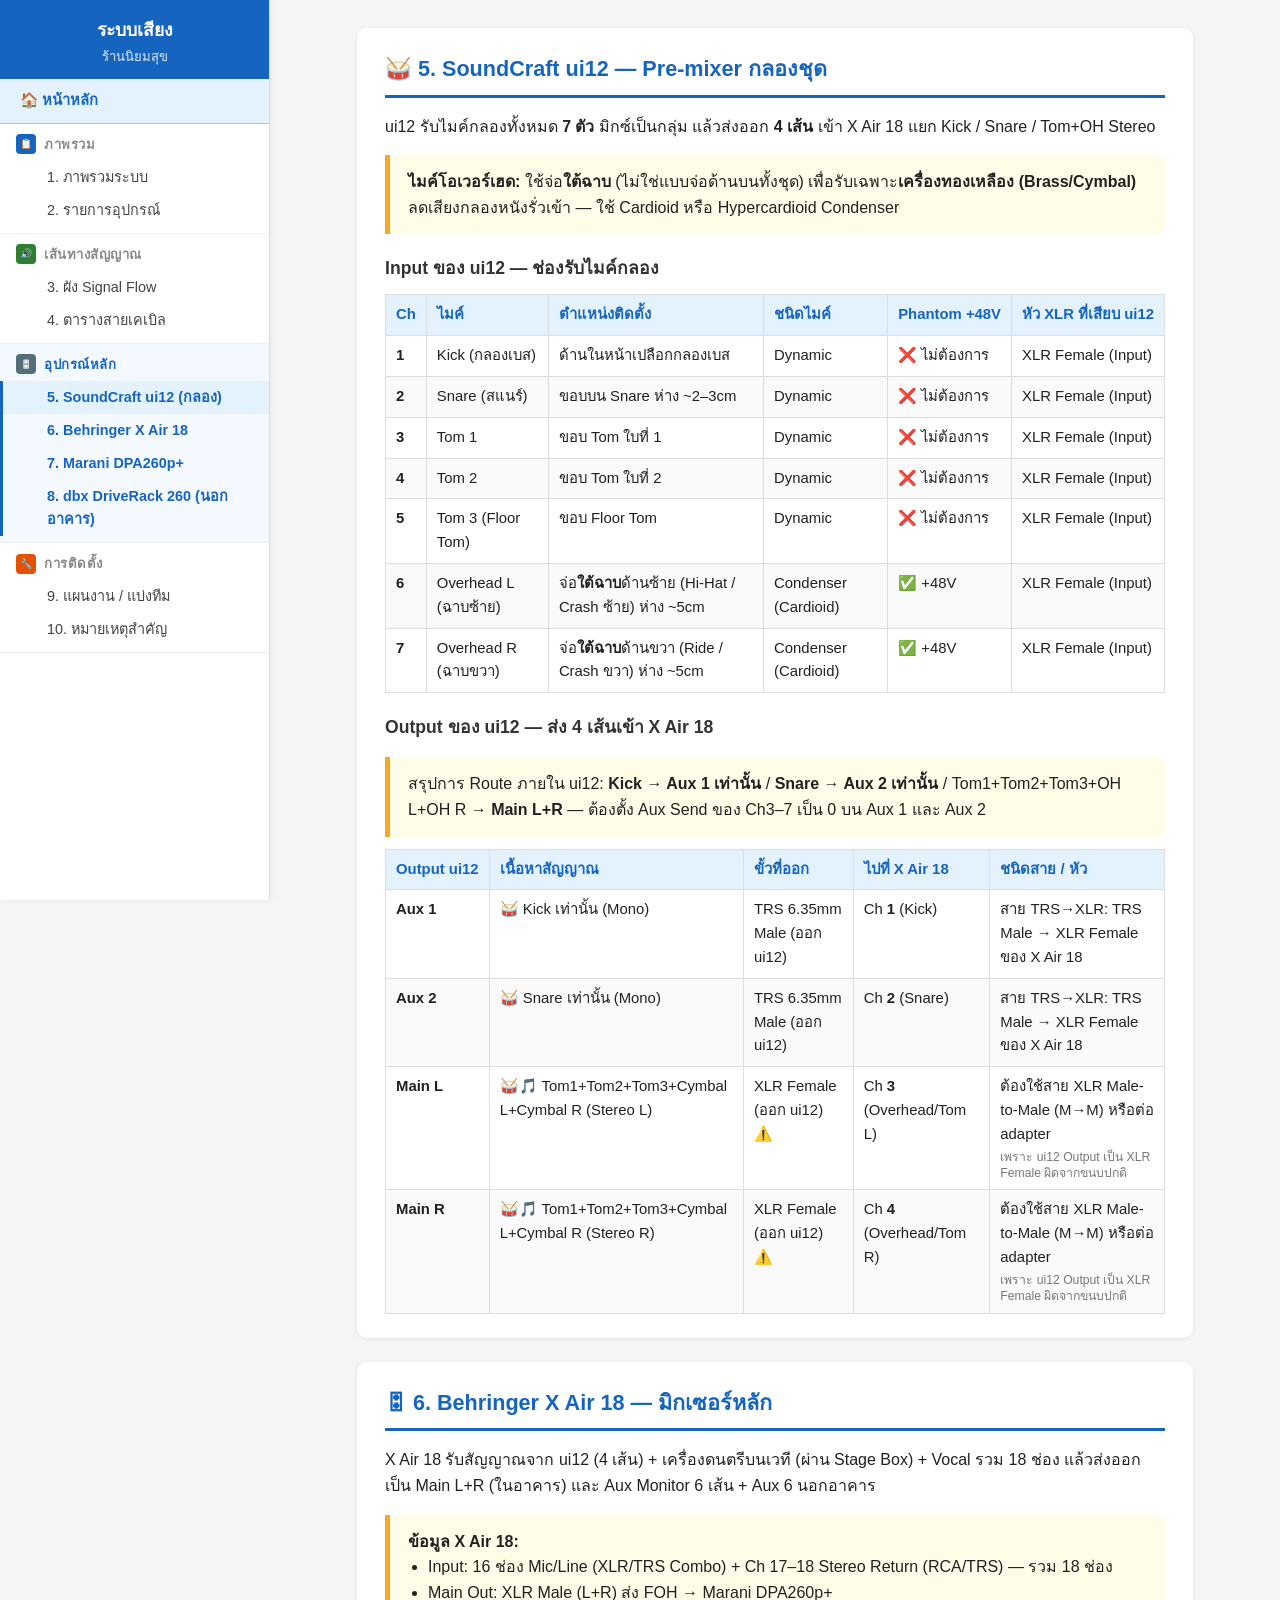
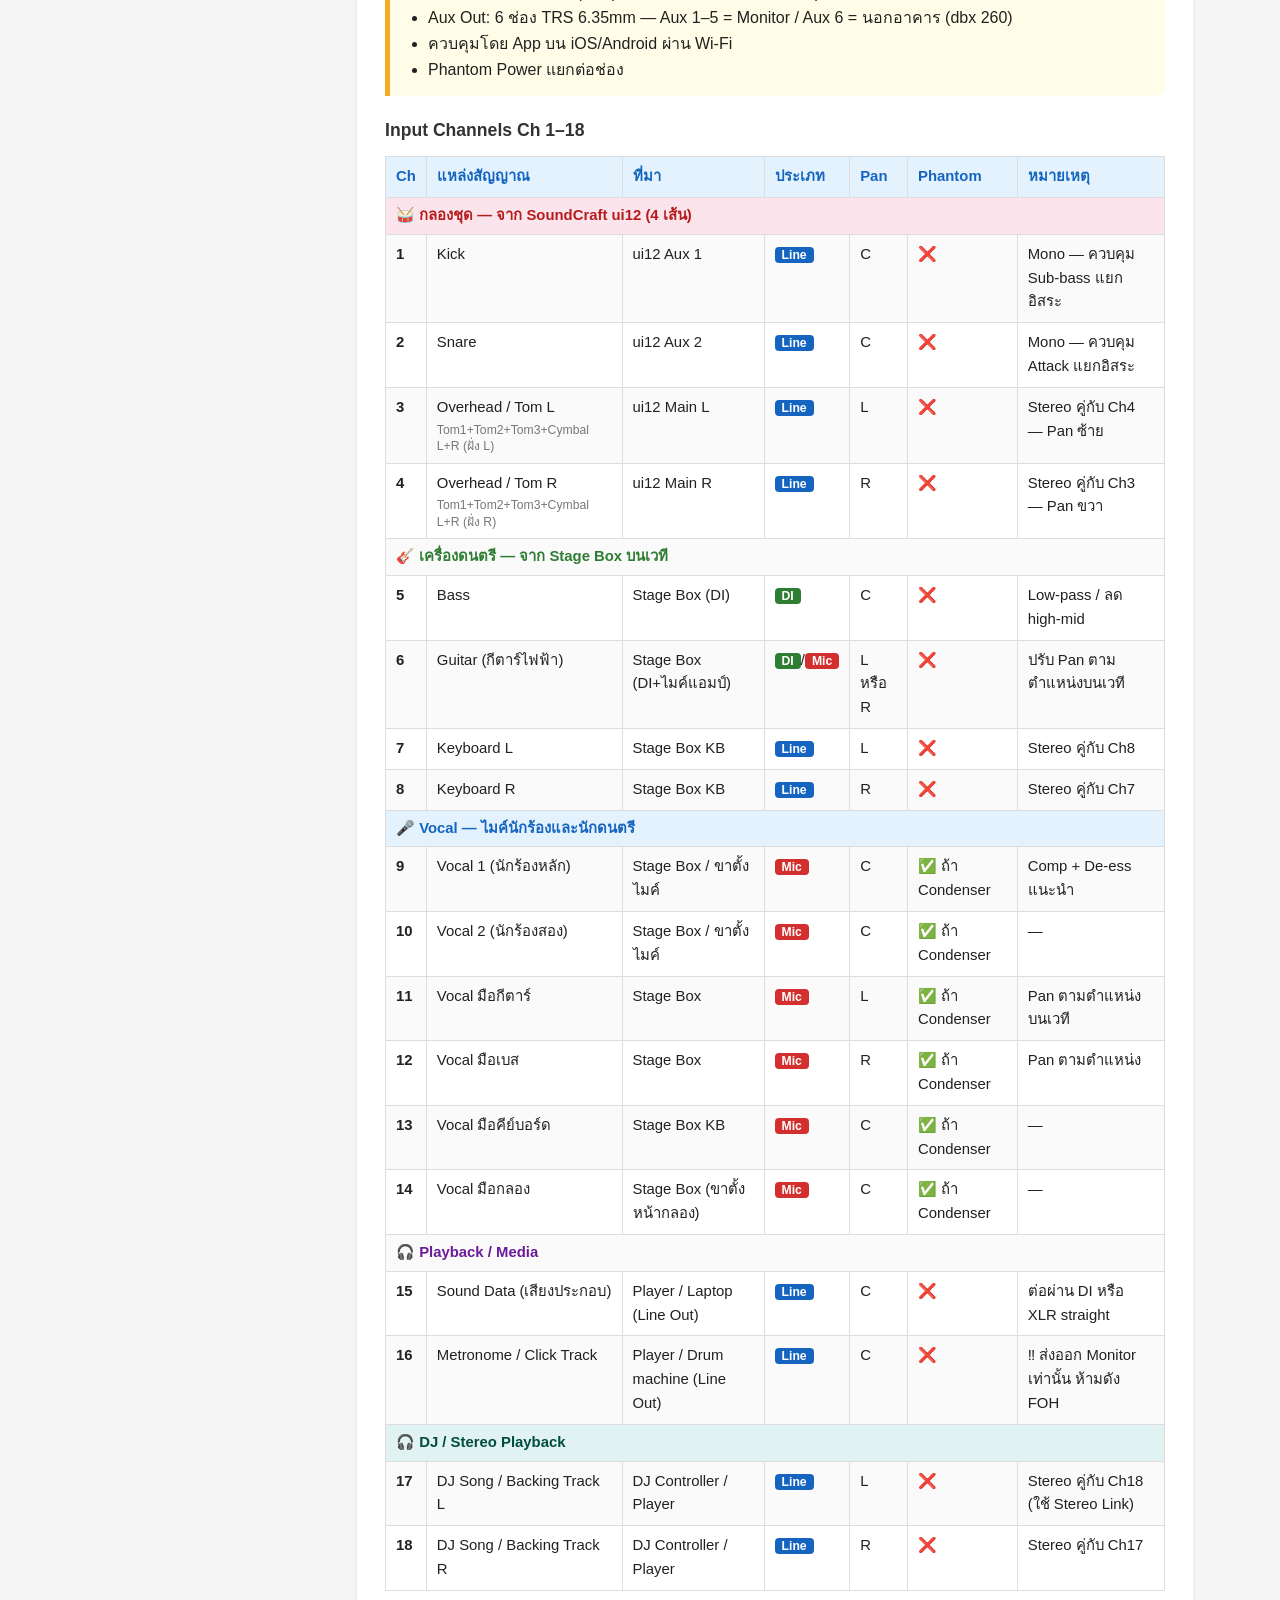
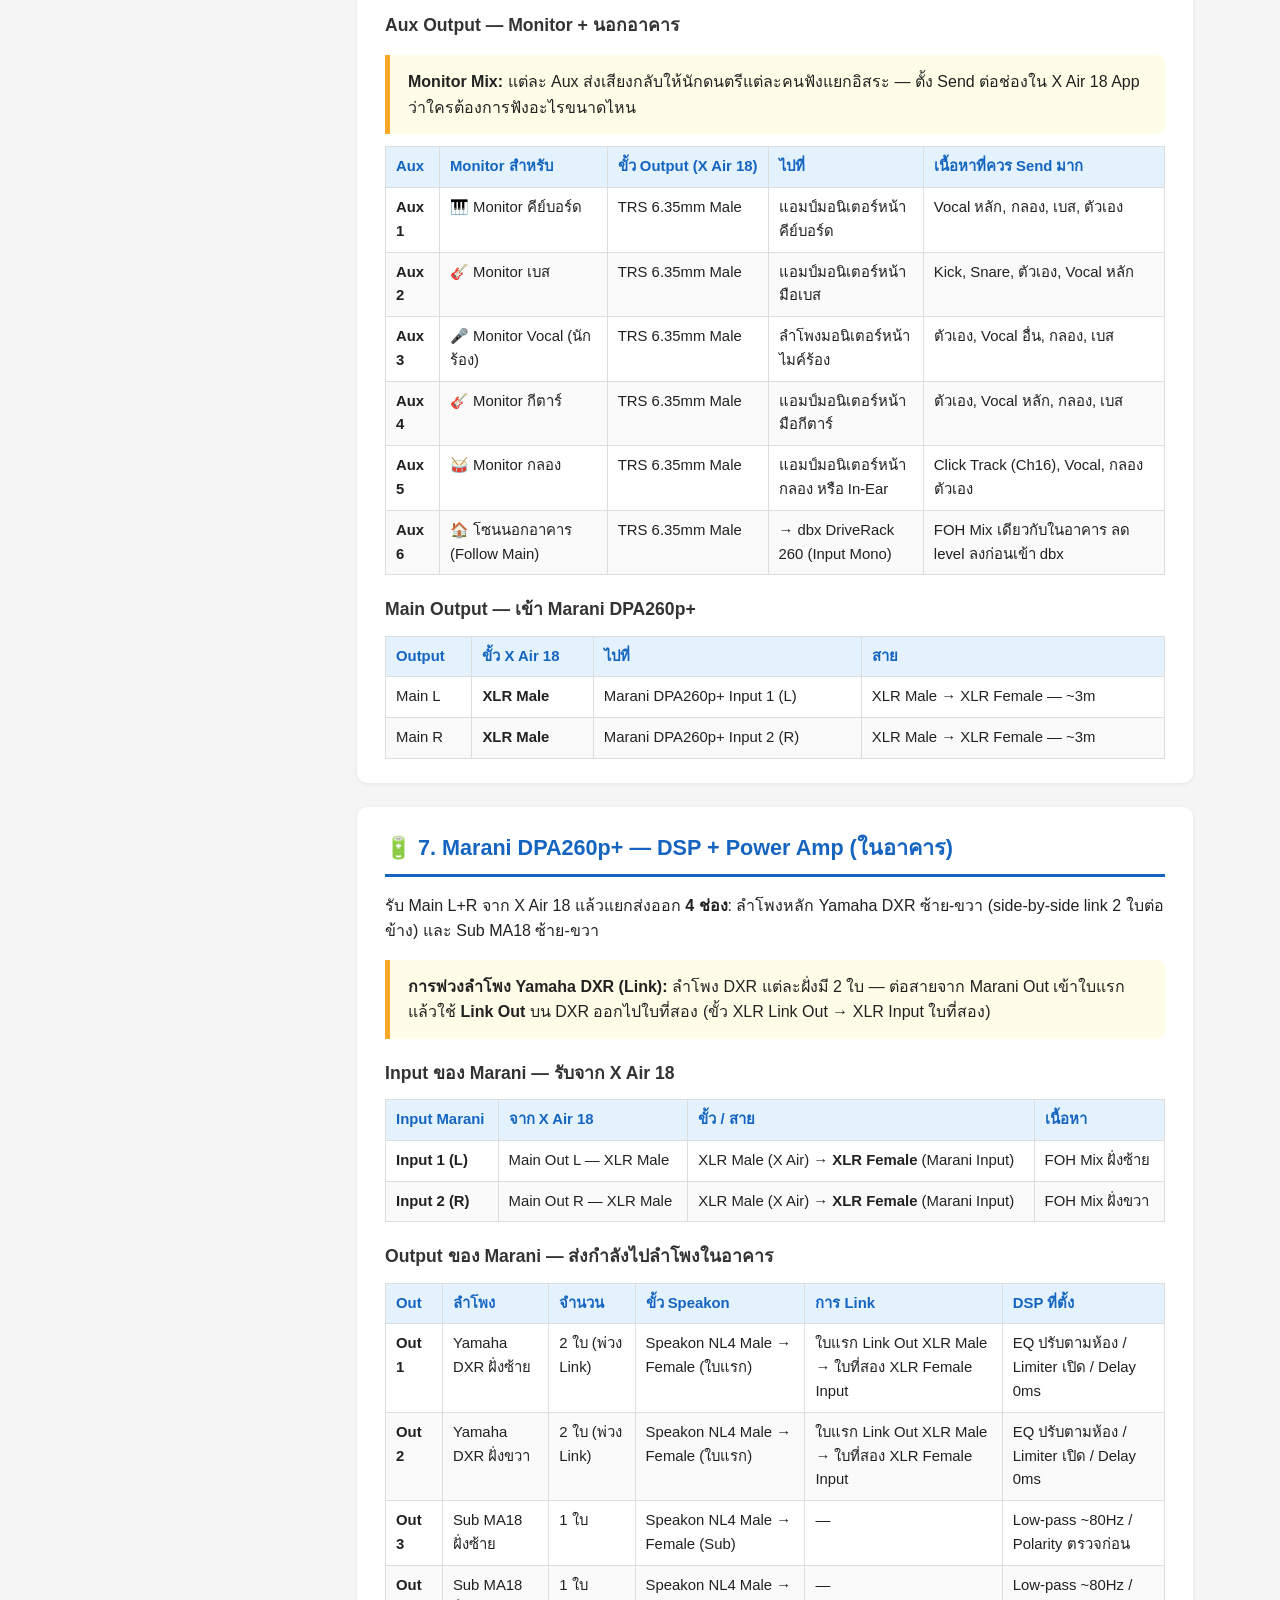
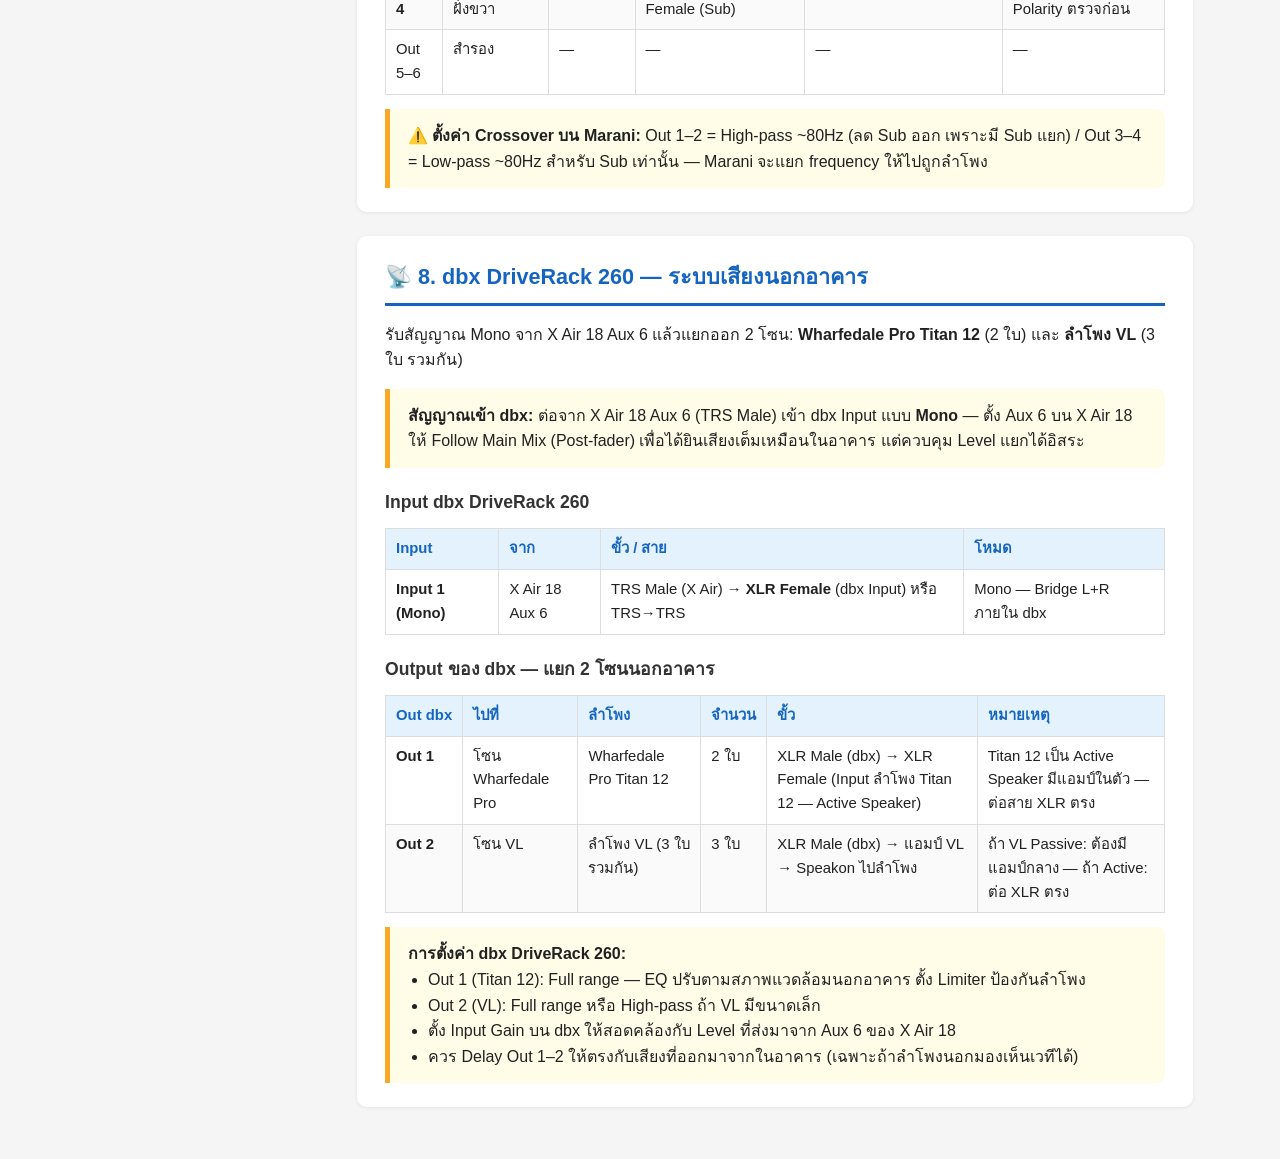
==== devices.html @ 2b9dc013 "feat: redesign complete system spec — ui12 Aux 4-bus, X Air 18 18ch+6aux, Marani in-building Yamaha " ====
<!DOCTYPE html>
<html lang="th">
<head>
  <meta charset="UTF-8">
  <title>อุปกรณ์หลัก — คู่มือเสียงร้านนิยมสุข</title>
  <link rel="icon" href="data:image/svg+xml,<svg xmlns='http://www.w3.org/2000/svg' viewBox='0 0 100 100'><text y='.9em' font-size='90'>🎛</text></svg>">
  <link rel="stylesheet" href="style.css">
</head>
<body>
<div class="layout">
  <nav class="sidebar" id="sidebar">
    <div class="sidebar-header">
      <h2>ระบบเสียง</h2>
      <div class="shop-name">ร้านนิยมสุข</div>
    </div>
    <div class="sidebar-home"><a href="index.html">🏠 หน้าหลัก</a></div>
    <ul class="sidebar-cat">
      <li>
        <div class="cat-title"><span class="cat-icon c-overview">📋</span> ภาพรวม</div>
        <ul class="sidebar-links">
          <li><a href="overview.html">1. ภาพรวมระบบ</a></li>
          <li><a href="overview.html#equipment">2. รายการอุปกรณ์</a></li>
        </ul>
      </li>
      <li>
        <div class="cat-title"><span class="cat-icon c-signal">🔊</span> เส้นทางสัญญาณ</div>
        <ul class="sidebar-links">
          <li><a href="signal.html">3. ผัง Signal Flow</a></li>
          <li><a href="signal.html#cables">4. ตารางสายเคเบิล</a></li>
        </ul>
      </li>
      <li class="current">
        <div class="cat-title"><span class="cat-icon c-devices">🎛</span> อุปกรณ์หลัก</div>
        <ul class="sidebar-links">
          <li><a href="#ui12">5. SoundCraft ui12 (กลอง)</a></li>
          <li><a href="#xair">6. Behringer X Air 18</a></li>
          <li><a href="#marani">7. Marani DPA260p+</a></li>
          <li><a href="#dbx">8. dbx DriveRack 260 (นอกอาคาร)</a></li>
        </ul>
      </li>
      <li>
        <div class="cat-title"><span class="cat-icon c-install">🔧</span> การติดตั้ง</div>
        <ul class="sidebar-links">
          <li><a href="tasks.html">9. แผนงาน / แบ่งทีม</a></li>
          <li><a href="tasks.html#notes">10. หมายเหตุสำคัญ</a></li>
        </ul>
      </li>
    </ul>
  </nav>
  <div class="sidebar-overlay" id="sidebarOverlay"></div>
  <button class="sidebar-toggle" id="sidebarToggle">☰</button>

  <div class="page">

    <!-- ═══════════════════════════════════════════ ui12 ══ -->
    <div class="section" id="ui12">
      <h2>🥁 5. SoundCraft ui12 — Pre-mixer กลองชุด</h2>
      <p>ui12 รับไมค์กลองทั้งหมด <strong>7 ตัว</strong> มิกซ์เป็นกลุ่ม แล้วส่งออก <strong>4 เส้น</strong> เข้า X Air 18 แยก Kick / Snare / Tom+OH Stereo</p>

      <div class="note-box" style="margin-bottom:16px;">
        <strong>ไมค์โอเวอร์เฮด:</strong> ใช้จ่อ<strong>ใต้ฉาบ</strong> (ไม่ใช่แบบจ่อด้านบนทั้งชุด) เพื่อรับเฉพาะ<strong>เครื่องทองเหลือง (Brass/Cymbal)</strong> ลดเสียงกลองหนังรั่วเข้า — ใช้ Cardioid หรือ Hypercardioid Condenser
      </div>

      <h3>Input ของ ui12 — ช่องรับไมค์กลอง</h3>
      <table>
        <thead>
          <tr><th>Ch</th><th>ไมค์</th><th>ตำแหน่งติดตั้ง</th><th>ชนิดไมค์</th><th>Phantom +48V</th><th>หัว XLR ที่เสียบ ui12</th></tr>
        </thead>
        <tbody>
          <tr><td><strong>1</strong></td><td>Kick (กลองเบส)</td><td>ด้านในหน้าเปลือกกลองเบส</td><td>Dynamic</td><td>❌ ไม่ต้องการ</td><td>XLR Female (Input)</td></tr>
          <tr><td><strong>2</strong></td><td>Snare (สแนร์)</td><td>ขอบบน Snare ห่าง ~2–3cm</td><td>Dynamic</td><td>❌ ไม่ต้องการ</td><td>XLR Female (Input)</td></tr>
          <tr><td><strong>3</strong></td><td>Tom 1</td><td>ขอบ Tom ใบที่ 1</td><td>Dynamic</td><td>❌ ไม่ต้องการ</td><td>XLR Female (Input)</td></tr>
          <tr><td><strong>4</strong></td><td>Tom 2</td><td>ขอบ Tom ใบที่ 2</td><td>Dynamic</td><td>❌ ไม่ต้องการ</td><td>XLR Female (Input)</td></tr>
          <tr><td><strong>5</strong></td><td>Tom 3 (Floor Tom)</td><td>ขอบ Floor Tom</td><td>Dynamic</td><td>❌ ไม่ต้องการ</td><td>XLR Female (Input)</td></tr>
          <tr><td><strong>6</strong></td><td>Overhead L (ฉาบซ้าย)</td><td>จ่อ<strong>ใต้ฉาบ</strong>ด้านซ้าย (Hi-Hat / Crash ซ้าย) ห่าง ~5cm</td><td>Condenser (Cardioid)</td><td>✅ +48V</td><td>XLR Female (Input)</td></tr>
          <tr><td><strong>7</strong></td><td>Overhead R (ฉาบขวา)</td><td>จ่อ<strong>ใต้ฉาบ</strong>ด้านขวา (Ride / Crash ขวา) ห่าง ~5cm</td><td>Condenser (Cardioid)</td><td>✅ +48V</td><td>XLR Female (Input)</td></tr>
        </tbody>
      </table>

      <h3>Output ของ ui12 — ส่ง 4 เส้นเข้า X Air 18</h3>
      <div class="note-box" style="margin-bottom:12px;">
        สรุปการ Route ภายใน ui12: <strong>Kick → Aux 1 เท่านั้น</strong> / <strong>Snare → Aux 2 เท่านั้น</strong> / Tom1+Tom2+Tom3+OH L+OH R → <strong>Main L+R</strong> — ต้องตั้ง Aux Send ของ Ch3–7 เป็น 0 บน Aux 1 และ Aux 2
      </div>
      <table>
        <thead>
          <tr><th>Output ui12</th><th>เนื้อหาสัญญาณ</th><th>ขั้วที่ออก</th><th>ไปที่ X Air 18</th><th>ชนิดสาย / หัว</th></tr>
        </thead>
        <tbody>
          <tr><td><strong>Aux 1</strong></td><td>🥁 Kick เท่านั้น (Mono)</td><td>TRS 6.35mm Male (ออก ui12)</td><td>Ch <strong>1</strong> (Kick)</td><td>สาย TRS→XLR: TRS Male → XLR Female ของ X Air 18</td></tr>
          <tr><td><strong>Aux 2</strong></td><td>🥁 Snare เท่านั้น (Mono)</td><td>TRS 6.35mm Male (ออก ui12)</td><td>Ch <strong>2</strong> (Snare)</td><td>สาย TRS→XLR: TRS Male → XLR Female ของ X Air 18</td></tr>
          <tr><td><strong>Main L</strong></td><td>🥁🎵 Tom1+Tom2+Tom3+Cymbal L+Cymbal R (Stereo L)</td><td>XLR Female (ออก ui12) ⚠️</td><td>Ch <strong>3</strong> (Overhead/Tom L)</td><td>ต้องใช้สาย XLR Male-to-Male (M→M) หรือต่อ adapter<br><small>เพราะ ui12 Output เป็น XLR Female ผิดจากขนบปกติ</small></td></tr>
          <tr><td><strong>Main R</strong></td><td>🥁🎵 Tom1+Tom2+Tom3+Cymbal L+Cymbal R (Stereo R)</td><td>XLR Female (ออก ui12) ⚠️</td><td>Ch <strong>4</strong> (Overhead/Tom R)</td><td>ต้องใช้สาย XLR Male-to-Male (M→M) หรือต่อ adapter<br><small>เพราะ ui12 Output เป็น XLR Female ผิดจากขนบปกติ</small></td></tr>
        </tbody>
      </table>
    </div>

    <!-- ═══════════════════════════════════════════ X Air 18 ══ -->
    <div class="section" id="xair">
      <h2>🎛 6. Behringer X Air 18 — มิกเซอร์หลัก</h2>
      <p>X Air 18 รับสัญญาณจาก ui12 (4 เส้น) + เครื่องดนตรีบนเวที (ผ่าน Stage Box) + Vocal รวม 18 ช่อง แล้วส่งออกเป็น Main L+R (ในอาคาร) และ Aux Monitor 6 เส้น + Aux 6 นอกอาคาร</p>

      <div class="note-box" style="margin-bottom:16px;">
        <strong>ข้อมูล X Air 18:</strong>
        <ul>
          <li>Input: 16 ช่อง Mic/Line (XLR/TRS Combo) + Ch 17–18 Stereo Return (RCA/TRS) — รวม 18 ช่อง</li>
          <li>Main Out: XLR Male (L+R) ส่ง FOH → Marani DPA260p+</li>
          <li>Aux Out: 6 ช่อง TRS 6.35mm — Aux 1–5 = Monitor / Aux 6 = นอกอาคาร (dbx 260)</li>
          <li>ควบคุมโดย App บน iOS/Android ผ่าน Wi-Fi</li>
          <li>Phantom Power แยกต่อช่อง</li>
        </ul>
      </div>

      <h3>Input Channels Ch 1–18</h3>
      <table>
        <thead>
          <tr><th>Ch</th><th>แหล่งสัญญาณ</th><th>ที่มา</th><th>ประเภท</th><th>Pan</th><th>Phantom</th><th>หมายเหตุ</th></tr>
        </thead>
        <tbody>
          <tr style="background:#fce4ec;"><td colspan="7" style="font-weight:700;color:#b71c1c;padding:6px 10px;">🥁 กลองชุด — จาก SoundCraft ui12 (4 เส้น)</td></tr>
          <tr><td><strong>1</strong></td><td>Kick</td><td>ui12 Aux 1</td><td><span class="badge-line">Line</span></td><td>C</td><td>❌</td><td>Mono — ควบคุม Sub-bass แยกอิสระ</td></tr>
          <tr><td><strong>2</strong></td><td>Snare</td><td>ui12 Aux 2</td><td><span class="badge-line">Line</span></td><td>C</td><td>❌</td><td>Mono — ควบคุม Attack แยกอิสระ</td></tr>
          <tr><td><strong>3</strong></td><td>Overhead / Tom L<br><small>Tom1+Tom2+Tom3+Cymbal L+R (ฝั่ง L)</small></td><td>ui12 Main L</td><td><span class="badge-line">Line</span></td><td>L</td><td>❌</td><td>Stereo คู่กับ Ch4 — Pan ซ้าย</td></tr>
          <tr><td><strong>4</strong></td><td>Overhead / Tom R<br><small>Tom1+Tom2+Tom3+Cymbal L+R (ฝั่ง R)</small></td><td>ui12 Main R</td><td><span class="badge-line">Line</span></td><td>R</td><td>❌</td><td>Stereo คู่กับ Ch3 — Pan ขวา</td></tr>
          <tr style="background:#e8f5e9;"><td colspan="7" style="font-weight:700;color:#2e7d32;padding:6px 10px;">🎸 เครื่องดนตรี — จาก Stage Box บนเวที</td></tr>
          <tr><td><strong>5</strong></td><td>Bass</td><td>Stage Box (DI)</td><td><span class="badge-di">DI</span></td><td>C</td><td>❌</td><td>Low-pass / ลด high-mid</td></tr>
          <tr><td><strong>6</strong></td><td>Guitar (กีตาร์ไฟฟ้า)</td><td>Stage Box (DI+ไมค์แอมป์)</td><td><span class="badge-di">DI</span>/<span class="badge-mic">Mic</span></td><td>L หรือ R</td><td>❌</td><td>ปรับ Pan ตามตำแหน่งบนเวที</td></tr>
          <tr><td><strong>7</strong></td><td>Keyboard L</td><td>Stage Box KB</td><td><span class="badge-line">Line</span></td><td>L</td><td>❌</td><td>Stereo คู่กับ Ch8</td></tr>
          <tr><td><strong>8</strong></td><td>Keyboard R</td><td>Stage Box KB</td><td><span class="badge-line">Line</span></td><td>R</td><td>❌</td><td>Stereo คู่กับ Ch7</td></tr>
          <tr style="background:#e3f2fd;"><td colspan="7" style="font-weight:700;color:#1565c0;padding:6px 10px;">🎤 Vocal — ไมค์นักร้องและนักดนตรี</td></tr>
          <tr><td><strong>9</strong></td><td>Vocal 1 (นักร้องหลัก)</td><td>Stage Box / ขาตั้งไมค์</td><td><span class="badge-mic">Mic</span></td><td>C</td><td>✅ ถ้า Condenser</td><td>Comp + De-ess แนะนำ</td></tr>
          <tr><td><strong>10</strong></td><td>Vocal 2 (นักร้องสอง)</td><td>Stage Box / ขาตั้งไมค์</td><td><span class="badge-mic">Mic</span></td><td>C</td><td>✅ ถ้า Condenser</td><td>—</td></tr>
          <tr><td><strong>11</strong></td><td>Vocal มือกีตาร์</td><td>Stage Box</td><td><span class="badge-mic">Mic</span></td><td>L</td><td>✅ ถ้า Condenser</td><td>Pan ตามตำแหน่งบนเวที</td></tr>
          <tr><td><strong>12</strong></td><td>Vocal มือเบส</td><td>Stage Box</td><td><span class="badge-mic">Mic</span></td><td>R</td><td>✅ ถ้า Condenser</td><td>Pan ตามตำแหน่ง</td></tr>
          <tr><td><strong>13</strong></td><td>Vocal มือคีย์บอร์ด</td><td>Stage Box KB</td><td><span class="badge-mic">Mic</span></td><td>C</td><td>✅ ถ้า Condenser</td><td>—</td></tr>
          <tr><td><strong>14</strong></td><td>Vocal มือกลอง</td><td>Stage Box (ขาตั้งหน้ากลอง)</td><td><span class="badge-mic">Mic</span></td><td>C</td><td>✅ ถ้า Condenser</td><td>—</td></tr>
          <tr style="background:#f3e5f5;"><td colspan="7" style="font-weight:700;color:#6a1b9a;padding:6px 10px;">🎧 Playback / Media</td></tr>
          <tr><td><strong>15</strong></td><td>Sound Data (เสียงประกอบ)</td><td>Player / Laptop (Line Out)</td><td><span class="badge-line">Line</span></td><td>C</td><td>❌</td><td>ต่อผ่าน DI หรือ XLR straight</td></tr>
          <tr><td><strong>16</strong></td><td>Metronome / Click Track</td><td>Player / Drum machine (Line Out)</td><td><span class="badge-line">Line</span></td><td>C</td><td>❌</td><td>‼️ ส่งออก Monitor เท่านั้น ห้ามดัง FOH</td></tr>
          <tr style="background:#e0f2f1;"><td colspan="7" style="font-weight:700;color:#004d40;padding:6px 10px;">🎧 DJ / Stereo Playback</td></tr>
          <tr><td><strong>17</strong></td><td>DJ Song / Backing Track L</td><td>DJ Controller / Player</td><td><span class="badge-line">Line</span></td><td>L</td><td>❌</td><td>Stereo คู่กับ Ch18 (ใช้ Stereo Link)</td></tr>
          <tr><td><strong>18</strong></td><td>DJ Song / Backing Track R</td><td>DJ Controller / Player</td><td><span class="badge-line">Line</span></td><td>R</td><td>❌</td><td>Stereo คู่กับ Ch17</td></tr>
        </tbody>
      </table>

      <h3>Aux Output — Monitor + นอกอาคาร</h3>
      <div class="note-box" style="margin-bottom:12px;">
        <strong>Monitor Mix:</strong> แต่ละ Aux ส่งเสียงกลับให้นักดนตรีแต่ละคนฟังแยกอิสระ — ตั้ง Send ต่อช่องใน X Air 18 App ว่าใครต้องการฟังอะไรขนาดไหน
      </div>
      <table>
        <thead>
          <tr><th>Aux</th><th>Monitor สำหรับ</th><th>ขั้ว Output (X Air 18)</th><th>ไปที่</th><th>เนื้อหาที่ควร Send มาก</th></tr>
        </thead>
        <tbody>
          <tr><td><strong>Aux 1</strong></td><td>🎹 Monitor คีย์บอร์ด</td><td>TRS 6.35mm Male</td><td>แอมป์มอนิเตอร์หน้าคีย์บอร์ด</td><td>Vocal หลัก, กลอง, เบส, ตัวเอง</td></tr>
          <tr><td><strong>Aux 2</strong></td><td>🎸 Monitor เบส</td><td>TRS 6.35mm Male</td><td>แอมป์มอนิเตอร์หน้ามือเบส</td><td>Kick, Snare, ตัวเอง, Vocal หลัก</td></tr>
          <tr><td><strong>Aux 3</strong></td><td>🎤 Monitor Vocal (นักร้อง)</td><td>TRS 6.35mm Male</td><td>ลำโพงมอนิเตอร์หน้าไมค์ร้อง</td><td>ตัวเอง, Vocal อื่น, กลอง, เบส</td></tr>
          <tr><td><strong>Aux 4</strong></td><td>🎸 Monitor กีตาร์</td><td>TRS 6.35mm Male</td><td>แอมป์มอนิเตอร์หน้ามือกีตาร์</td><td>ตัวเอง, Vocal หลัก, กลอง, เบส</td></tr>
          <tr><td><strong>Aux 5</strong></td><td>🥁 Monitor กลอง</td><td>TRS 6.35mm Male</td><td>แอมป์มอนิเตอร์หน้ากลอง หรือ In-Ear</td><td>Click Track (Ch16), Vocal, กลองตัวเอง</td></tr>
          <tr><td><strong>Aux 6</strong></td><td>🏠 โซนนอกอาคาร (Follow Main)</td><td>TRS 6.35mm Male</td><td>→ dbx DriveRack 260 (Input Mono)</td><td>FOH Mix เดียวกับในอาคาร ลด level ลงก่อนเข้า dbx</td></tr>
        </tbody>
      </table>

      <h3>Main Output — เข้า Marani DPA260p+</h3>
      <table>
        <thead><tr><th>Output</th><th>ขั้ว X Air 18</th><th>ไปที่</th><th>สาย</th></tr></thead>
        <tbody>
          <tr><td>Main L</td><td><strong>XLR Male</strong></td><td>Marani DPA260p+ Input 1 (L)</td><td>XLR Male → XLR Female — ~3m</td></tr>
          <tr><td>Main R</td><td><strong>XLR Male</strong></td><td>Marani DPA260p+ Input 2 (R)</td><td>XLR Male → XLR Female — ~3m</td></tr>
        </tbody>
      </table>
    </div>

    <!-- ═══════════════════════════════════════════ Marani ══ -->
    <div class="section" id="marani">
      <h2>🔋 7. Marani DPA260p+ — DSP + Power Amp (ในอาคาร)</h2>
      <p>รับ Main L+R จาก X Air 18 แล้วแยกส่งออก <strong>4 ช่อง</strong>: ลำโพงหลัก Yamaha DXR ซ้าย-ขวา (side-by-side link 2 ใบต่อข้าง) และ Sub MA18 ซ้าย-ขวา</p>

      <div class="note-box" style="margin-bottom:16px;">
        <strong>การพ่วงลำโพง Yamaha DXR (Link):</strong> ลำโพง DXR แต่ละฝั่งมี 2 ใบ — ต่อสายจาก Marani Out เข้าใบแรก แล้วใช้ <strong>Link Out</strong> บน DXR ออกไปใบที่สอง (ขั้ว XLR Link Out → XLR Input ใบที่สอง)
      </div>

      <h3>Input ของ Marani — รับจาก X Air 18</h3>
      <table>
        <thead>
          <tr><th>Input Marani</th><th>จาก X Air 18</th><th>ขั้ว / สาย</th><th>เนื้อหา</th></tr>
        </thead>
        <tbody>
          <tr><td><strong>Input 1 (L)</strong></td><td>Main Out L — XLR Male</td><td>XLR Male (X Air) → <strong>XLR Female</strong> (Marani Input)</td><td>FOH Mix ฝั่งซ้าย</td></tr>
          <tr><td><strong>Input 2 (R)</strong></td><td>Main Out R — XLR Male</td><td>XLR Male (X Air) → <strong>XLR Female</strong> (Marani Input)</td><td>FOH Mix ฝั่งขวา</td></tr>
        </tbody>
      </table>

      <h3>Output ของ Marani — ส่งกำลังไปลำโพงในอาคาร</h3>
      <table>
        <thead>
          <tr><th>Out</th><th>ลำโพง</th><th>จำนวน</th><th>ขั้ว Speakon</th><th>การ Link</th><th>DSP ที่ตั้ง</th></tr>
        </thead>
        <tbody>
          <tr><td><strong>Out 1</strong></td><td>Yamaha DXR ฝั่งซ้าย</td><td>2 ใบ (พ่วง Link)</td><td>Speakon NL4 Male → Female (ใบแรก)</td><td>ใบแรก Link Out XLR Male → ใบที่สอง XLR Female Input</td><td>EQ ปรับตามห้อง / Limiter เปิด / Delay 0ms</td></tr>
          <tr><td><strong>Out 2</strong></td><td>Yamaha DXR ฝั่งขวา</td><td>2 ใบ (พ่วง Link)</td><td>Speakon NL4 Male → Female (ใบแรก)</td><td>ใบแรก Link Out XLR Male → ใบที่สอง XLR Female Input</td><td>EQ ปรับตามห้อง / Limiter เปิด / Delay 0ms</td></tr>
          <tr><td><strong>Out 3</strong></td><td>Sub MA18 ฝั่งซ้าย</td><td>1 ใบ</td><td>Speakon NL4 Male → Female (Sub)</td><td>—</td><td>Low-pass ~80Hz / Polarity ตรวจก่อน</td></tr>
          <tr><td><strong>Out 4</strong></td><td>Sub MA18 ฝั่งขวา</td><td>1 ใบ</td><td>Speakon NL4 Male → Female (Sub)</td><td>—</td><td>Low-pass ~80Hz / Polarity ตรวจก่อน</td></tr>
          <tr><td>Out 5–6</td><td>สำรอง</td><td>—</td><td>—</td><td>—</td><td>—</td></tr>
        </tbody>
      </table>

      <div class="note-box" style="margin-top:14px;">
        <strong>⚠️ ตั้งค่า Crossover บน Marani:</strong> Out 1–2 = High-pass ~80Hz (ลด Sub ออก เพราะมี Sub แยก) / Out 3–4 = Low-pass ~80Hz สำหรับ Sub เท่านั้น — Marani จะแยก frequency ให้ไปถูกลำโพง
      </div>
    </div>

    <!-- ═══════════════════════════════════════════ dbx 260 ══ -->
    <div class="section" id="dbx">
      <h2>📡 8. dbx DriveRack 260 — ระบบเสียงนอกอาคาร</h2>
      <p>รับสัญญาณ Mono จาก X Air 18 Aux 6 แล้วแยกออก 2 โซน: <strong>Wharfedale Pro Titan 12</strong> (2 ใบ) และ <strong>ลำโพง VL</strong> (3 ใบ รวมกัน)</p>

      <div class="note-box" style="margin-bottom:16px;">
        <strong>สัญญาณเข้า dbx:</strong> ต่อจาก X Air 18 Aux 6 (TRS Male) เข้า dbx Input แบบ <strong>Mono</strong> — ตั้ง Aux 6 บน X Air 18 ให้ Follow Main Mix (Post-fader) เพื่อได้ยินเสียงเต็มเหมือนในอาคาร แต่ควบคุม Level แยกได้อิสระ
      </div>

      <h3>Input dbx DriveRack 260</h3>
      <table>
        <thead><tr><th>Input</th><th>จาก</th><th>ขั้ว / สาย</th><th>โหมด</th></tr></thead>
        <tbody>
          <tr><td><strong>Input 1 (Mono)</strong></td><td>X Air 18 Aux 6</td><td>TRS Male (X Air) → <strong>XLR Female</strong> (dbx Input) หรือ TRS→TRS</td><td>Mono — Bridge L+R ภายใน dbx</td></tr>
        </tbody>
      </table>

      <h3>Output ของ dbx — แยก 2 โซนนอกอาคาร</h3>
      <table>
        <thead>
          <tr><th>Out dbx</th><th>ไปที่</th><th>ลำโพง</th><th>จำนวน</th><th>ขั้ว</th><th>หมายเหตุ</th></tr>
        </thead>
        <tbody>
          <tr><td><strong>Out 1</strong></td><td>โซน Wharfedale Pro</td><td>Wharfedale Pro Titan 12</td><td>2 ใบ</td><td>XLR Male (dbx) → XLR Female (Input ลำโพง Titan 12 — Active Speaker)</td><td>Titan 12 เป็น Active Speaker มีแอมป์ในตัว — ต่อสาย XLR ตรง</td></tr>
          <tr><td><strong>Out 2</strong></td><td>โซน VL</td><td>ลำโพง VL (3 ใบรวมกัน)</td><td>3 ใบ</td><td>XLR Male (dbx) → แอมป์ VL → Speakon ไปลำโพง</td><td>ถ้า VL Passive: ต้องมีแอมป์กลาง — ถ้า Active: ต่อ XLR ตรง</td></tr>
        </tbody>
      </table>

      <div class="note-box" style="margin-top:14px;">
        <strong>การตั้งค่า dbx DriveRack 260:</strong>
        <ul>
          <li>Out 1 (Titan 12): Full range — EQ ปรับตามสภาพแวดล้อมนอกอาคาร ตั้ง Limiter ป้องกันลำโพง</li>
          <li>Out 2 (VL): Full range หรือ High-pass ถ้า VL มีขนาดเล็ก</li>
          <li>ตั้ง Input Gain บน dbx ให้สอดคล้องกับ Level ที่ส่งมาจาก Aux 6 ของ X Air 18</li>
          <li>ควร Delay Out 1–2 ให้ตรงกับเสียงที่ออกมาจากในอาคาร (เฉพาะถ้าลำโพงนอกมองเห็นเวทีได้)</li>
        </ul>
      </div>
    </div>

  </div>
</div>

<script>
const sidebar = document.getElementById('sidebar');
const toggle  = document.getElementById('sidebarToggle');
const overlay = document.getElementById('sidebarOverlay');
toggle.addEventListener('click',()=>{ sidebar.classList.toggle('open'); overlay.classList.toggle('show'); });
overlay.addEventListener('click',()=>{ sidebar.classList.remove('open'); overlay.classList.remove('show'); });

const sections = document.querySelectorAll('.section');
const catItems = document.querySelectorAll('.sidebar-cat > li.current .sidebar-links a');
window.addEventListener('scroll', () => {
  let cur = '';
  sections.forEach(s => { if (window.scrollY >= s.offsetTop - 80) cur = s.id; });
  catItems.forEach(a => {
    a.classList.toggle('active', a.getAttribute('href') === '#' + cur);
  });
});
</script>
</body>
</html>
---- style.css ----
:root {
  --blue: #1565c0; --blue-light: #e3f2fd; --blue-border: #90caf9;
  --green: #2e7d32; --green-light: #e8f5e9; --green-border: #a5d6a7;
  --orange: #e65100; --orange-light: #fff3e0; --orange-border: #ffcc80;
  --purple: #6a1b9a; --purple-light: #f3e5f5; --purple-border: #ce93d8;
  --red: #c62828; --red-light: #ffebee; --red-border: #ef9a9a;
  --gray: #546e7a; --gray-light: #eceff1; --gray-border: #b0bec5;
}
* { box-sizing: border-box; }
body { font-family: 'Sarabun', 'Segoe UI', Arial, sans-serif; background: #f5f5f5; color: #212121; margin: 0; line-height: 1.6; }
.layout { display: flex; min-height: 100vh; }

/* ─── Sidebar ─────────────────────────────── */
.sidebar { width: 270px; min-width: 270px; background: #fff; border-right: 1px solid #ddd; position: sticky; top: 0; height: 100vh; overflow-y: auto; box-shadow: 2px 0 8px rgba(0,0,0,0.05); z-index: 100; }
.sidebar-header { background: var(--blue); color: #fff; padding: 16px 20px 12px; text-align: center; }
.sidebar-header h2 { margin: 0; font-size: 1.1em; font-weight: 700; }
.sidebar-header .shop-name { font-size: 0.82em; opacity: 0.85; margin-top: 2px; }
.sidebar-home a { display: flex; align-items: center; gap: 8px; padding: 10px 20px; background: var(--blue-light); color: var(--blue); font-weight: 600; text-decoration: none; font-size: 0.92em; border-bottom: 1px solid var(--blue-border); transition: background 0.15s; }
.sidebar-home a:hover { background: #c8e6ff; }
.sidebar-cat { padding: 0; margin: 0; list-style: none; }
.sidebar-cat > li { border-bottom: 1px solid #eee; }
.cat-title { display: flex; align-items: center; gap: 8px; padding: 10px 16px 6px; font-weight: 700; font-size: 0.82em; color: #888; text-transform: uppercase; letter-spacing: 0.5px; cursor: default; }
.cat-icon { width: 20px; height: 20px; border-radius: 4px; display: inline-flex; align-items: center; justify-content: center; font-size: 0.75em; color: #fff; flex-shrink: 0; }
.cat-icon.c-overview { background: var(--blue); }
.cat-icon.c-signal   { background: var(--green); }
.cat-icon.c-devices  { background: var(--gray); }
.cat-icon.c-install  { background: var(--orange); }
.sidebar-links { list-style: none; padding: 0 0 6px; margin: 0; }
.sidebar-links li a { display: block; padding: 5px 16px 5px 44px; color: #444; text-decoration: none; font-size: 0.9em; border-left: 3px solid transparent; transition: all 0.15s; }
.sidebar-links li a:hover { background: var(--blue-light); color: var(--blue); border-left-color: var(--blue-border); }
/* active page: กำหนดใน <li class="current"> */
.sidebar-cat > li.current { background: #f4f9ff; }
.sidebar-cat > li.current .cat-title { color: var(--blue); }
.sidebar-cat > li.current .sidebar-links li a { color: var(--blue); }
.sidebar-cat > li.current .sidebar-links li a:first-child { border-left-color: var(--blue); font-weight: 600; }
.sidebar-links li a.active { background: var(--blue-light); color: var(--blue); border-left-color: var(--blue); font-weight: 600; }
.sidebar-toggle { display: none; position: fixed; bottom: 20px; right: 20px; z-index: 200; width: 50px; height: 50px; border-radius: 50%; background: var(--blue); color: #fff; border: none; font-size: 1.4em; cursor: pointer; box-shadow: 0 3px 12px rgba(0,0,0,0.3); align-items: center; justify-content: center; }
.sidebar-overlay { display: none; position: fixed; inset: 0; background: rgba(0,0,0,0.3); z-index: 99; }
.sidebar-overlay.show { display: block; }

/* ─── Page content ────────────────────────── */
.page { flex: 1; max-width: 900px; margin: 0 auto; padding: 28px 32px; min-width: 0; }
.page-header { margin-bottom: 28px; padding-bottom: 16px; border-bottom: 2px solid #eee; }
.page-header h1 { margin: 0 0 4px; color: var(--blue); font-size: 1.6em; }
.page-header p { margin: 0; color: #666; font-size: 0.97em; }
.breadcrumb { font-size: 0.85em; color: #999; margin-bottom: 12px; }
.breadcrumb a { color: var(--blue); text-decoration: none; }
.breadcrumb a:hover { text-decoration: underline; }

/* ─── Sections ────────────────────────────── */
.section { background: #fff; border-radius: 10px; padding: 24px 28px; margin-bottom: 24px; box-shadow: 0 1px 4px rgba(0,0,0,0.07); }
.section h2 { margin: 0 0 16px; font-size: 1.35em; padding-bottom: 8px; border-bottom: 3px solid var(--blue); color: var(--blue); }
.section h3 { margin: 20px 0 10px; font-size: 1.1em; color: #333; }

/* ─── Tables ──────────────────────────────── */
table { width: 100%; border-collapse: collapse; margin-top: 12px; font-size: 0.93em; }
th, td { border: 1px solid #ddd; padding: 8px 10px; text-align: left; vertical-align: top; }
th { background: var(--blue-light); color: var(--blue); font-weight: 600; white-space: nowrap; }
tr:nth-child(even) td { background: #fafafa; }
.cable-xlr td { background: var(--blue-light) !important; }
.cable-snake td { background: var(--orange-light) !important; }
.cable-speaker td { background: var(--green-light) !important; }
.cable-wire td { background: var(--purple-light) !important; }
.cable-trs td { background: #fff8e1 !important; }
table small { display: block; color: #777; font-size: 0.82em; line-height: 1.35; margin-top: 2px; }

/* ─── Badges ──────────────────────────────── */
.badge { display: inline-block; padding: 2px 8px; border-radius: 4px; font-size: 0.82em; font-weight: 600; }
.badge-xlr     { background: var(--blue);   color: #fff; }
.badge-trs     { background: #f9a825;        color: #fff; }
.badge-snake   { background: var(--orange); color: #fff; }
.badge-speakon { background: var(--green);  color: #fff; }
.badge-wire    { background: var(--purple); color: #fff; }
.badge-active  { background: var(--green);  color: #fff; }
.badge-passive { background: var(--orange); color: #fff; }
.badge-mic  { background: #d32f2f; color: #fff; padding: 1px 7px; border-radius: 4px; font-size: 0.82em; font-weight: 600; }
.badge-line { background: var(--blue); color: #fff; padding: 1px 7px; border-radius: 4px; font-size: 0.82em; font-weight: 600; }
.badge-di   { background: var(--green); color: #fff; padding: 1px 7px; border-radius: 4px; font-size: 0.82em; font-weight: 600; }

/* ─── Inline cable-type span badges ─────── */
span.cable-xlr    { background: var(--blue-light); color: var(--blue); border: 1px solid var(--blue-border); padding: 2px 7px; border-radius: 4px; font-size: 0.82em; font-weight: 600; white-space: nowrap; }
span.cable-snake  { background: var(--orange-light); color: var(--orange); border: 1px solid var(--orange-border); padding: 2px 7px; border-radius: 4px; font-size: 0.82em; font-weight: 600; white-space: nowrap; }
span.cable-speaker{ background: var(--green-light); color: var(--green); border: 1px solid var(--green-border); padding: 2px 7px; border-radius: 4px; font-size: 0.82em; font-weight: 600; white-space: nowrap; }
span.cable-trs    { background: #fff8e1; color: #f57f17; border: 1px solid #ffe082; padding: 2px 7px; border-radius: 4px; font-size: 0.82em; font-weight: 600; white-space: nowrap; }
span.cable-wire   { background: var(--purple-light); color: var(--purple); border: 1px solid #ce93d8; padding: 2px 7px; border-radius: 4px; font-size: 0.82em; font-weight: 600; white-space: nowrap; }

/* ─── Legend ──────────────────────────────── */
.legend { display: flex; flex-wrap: wrap; gap: 12px; margin-bottom: 18px; }
.legend-item { display: flex; align-items: center; gap: 6px; font-size: 0.88em; }
.legend-color { width: 16px; height: 16px; border-radius: 3px; border: 1px solid rgba(0,0,0,0.15); }

/* ─── Flow diagram ────────────────────────── */
.flow { display: flex; flex-direction: column; align-items: center; gap: 0; margin: 16px 0; }
.flow-row { display: flex; align-items: center; justify-content: center; gap: 0; flex-wrap: wrap; }
.flow-box { background: #fff; border: 2px solid var(--blue-border); border-radius: 10px; padding: 12px 16px; text-align: center; min-width: 140px; }
.flow-box.mixer          { border-color: var(--blue);   background: var(--blue-light); }
.flow-box.processor      { border-color: var(--purple); background: var(--purple-light); }
.flow-box.speaker-active { border-color: var(--green);  background: var(--green-light); }
.flow-box.speaker-passive{ border-color: var(--orange); background: var(--orange-light); }
.flow-box.amp            { border-color: var(--red);    background: var(--red-light); }
.flow-box.stagebox       { border-color: var(--gray);   background: var(--gray-light); }
.flow-box .name   { font-weight: 700; font-size: 1em; }
.flow-box .detail { font-size: 0.8em; color: #555; margin-top: 2px; }
.flow-arrow { display: flex; flex-direction: column; align-items: center; padding: 0 8px; color: #888; font-size: 0.78em; min-width: 80px; }
.flow-arrow .arrow-line { font-size: 1.6em; line-height: 1; }
.flow-arrow .arrow-label { background: #fff; border: 1px solid #ddd; border-radius: 4px; padding: 1px 6px; font-size: 0.85em; white-space: nowrap; }
.flow-arrow-down { display: flex; flex-direction: column; align-items: center; padding: 4px 0; color: #888; font-size: 0.78em; }
.flow-arrow-down .arrow-line { font-size: 1.6em; line-height: 1; }
.flow-spread { display: flex; justify-content: center; gap: 16px; flex-wrap: wrap; }

/* ─── Stage box cards ─────────────────────── */
.stagebox-grid { display: grid; grid-template-columns: repeat(auto-fit, minmax(280px, 1fr)); gap: 16px; margin-top: 14px; }
.stagebox-card { border: 2px solid var(--gray-border); border-radius: 10px; padding: 16px; background: #fff; }
.stagebox-card h4 { margin: 0 0 4px; color: var(--blue); font-size: 1.05em; }
.stagebox-card .desc { color: #666; font-size: 0.88em; margin-bottom: 8px; }
.port-section { margin-top: 8px; }
.port-section h5 { margin: 0 0 4px; font-size: 0.92em; }
.port-section h5.input-title  { color: var(--green); }
.port-section h5.output-title { color: var(--orange); }
.port-table { width: 100%; margin-bottom: 6px; }
.port-table td { padding: 3px 6px; font-size: 0.88em; border: 1px solid #e0e0e0; }
.port-table td:first-child { white-space: nowrap; font-weight: 600; width: 28px; }

/* ─── Task cards ──────────────────────────── */
.task-card { border-left: 5px solid var(--blue); background: #fff; padding: 14px 18px; margin-bottom: 14px; border-radius: 0 8px 8px 0; box-shadow: 0 1px 3px rgba(0,0,0,0.06); }
.task-card h4 { margin: 0 0 4px; color: var(--blue); }
.task-card .team { font-size: 0.86em; color: #888; margin-bottom: 6px; }
.task-card ul { margin: 0; padding-left: 20px; }
.task-card li { margin-bottom: 3px; }
.task-card.zone-drum   { border-color: var(--red); }
.task-card.zone-drum h4   { color: var(--red); }
.task-card.zone-stage  { border-color: var(--green); }
.task-card.zone-stage h4  { color: var(--green); }
.task-card.zone-mixer  { border-color: var(--blue); }
.task-card.zone-speaker{ border-color: var(--orange); }
.task-card.zone-speaker h4{ color: var(--orange); }
.task-card.zone-power  { border-color: var(--purple); }
.task-card.zone-power h4  { color: var(--purple); }
.task-card.zone-monitor{ border-color: #00796b; }
.task-card.zone-monitor h4{ color: #00796b; }
.task-card .task-title { font-weight: 700; font-size: 1em; color: inherit; margin-bottom: 6px; }
.task-card.zone-stage  .task-title { color: var(--green); }
.task-card.zone-drum   .task-title { color: var(--red); }
.task-card.zone-mixer  .task-title { color: var(--blue); }
.task-card.zone-speaker.task-title { color: var(--orange); }
.task-card.zone-monitor.task-title { color: #00796b; }
.task-card.zone-power  .task-title { color: var(--purple); }

/* ─── Stage box card variants ─────────────── */
.stagebox-card .sb-title    { font-weight: 700; font-size: 1.02em; color: var(--blue); margin-bottom: 4px; }
.stagebox-card .sb-location { font-size: 0.86em; color: #666; margin-bottom: 10px; }
.stagebox-card.sb-kb    { border-color: var(--blue); }
.stagebox-card.sb-left  { border-color: var(--green); }
.stagebox-card.sb-left  .sb-title { color: var(--green); }
.stagebox-card.sb-right { border-color: var(--orange); }
.stagebox-card.sb-right .sb-title { color: var(--orange); }
.stagebox-card.sb-drum  { border-color: var(--red); }
.stagebox-card.sb-drum  .sb-title { color: var(--red); }

/* ─── Flow diagram wrapper ──────────────────── */
.flow-diagram { background: #f5f5f5; border: 1px solid #e0e0e0; border-radius: 10px; padding: 18px 16px; margin: 12px 0; }

/* ─── Note / connector boxes ──────────────── */
.note-box { background: #fffde7; border-left: 5px solid #f9a825; padding: 14px 18px; border-radius: 0 8px 8px 0; margin-top: 16px; }
.note-box ul { margin: 0; padding-left: 20px; }
.connector-diagram { font-family: 'Courier New', monospace; background: #263238; color: #e0e0e0; padding: 16px; border-radius: 8px; font-size: 0.86em; overflow-x: auto; white-space: pre; line-height: 1.5; margin: 12px 0; }
.connector-diagram .hl  { color: #4fc3f7; }
.connector-diagram .sig { color: #81c784; }
.connector-diagram .dev { color: #ffb74d; }

/* ─── Landing page cards ──────────────────── */
.card-grid { display: grid; grid-template-columns: repeat(auto-fit, minmax(220px, 1fr)); gap: 20px; margin-top: 24px; }
.cat-card { background: #fff; border-radius: 12px; padding: 24px 20px; box-shadow: 0 2px 8px rgba(0,0,0,0.08); border-top: 5px solid var(--blue); text-decoration: none; color: #212121; display: block; transition: transform 0.15s, box-shadow 0.15s; }
.cat-card:hover { transform: translateY(-3px); box-shadow: 0 6px 18px rgba(0,0,0,0.12); }
.cat-card .card-icon { font-size: 2em; margin-bottom: 10px; }
.cat-card h3 { margin: 0 0 6px; font-size: 1.12em; color: var(--blue); }
.cat-card p  { margin: 0 0 12px; font-size: 0.88em; color: #666; }
.cat-card ul { margin: 0; padding-left: 18px; font-size: 0.86em; color: #444; line-height: 1.7; }
.cat-card.c-signal   { border-top-color: var(--green); }
.cat-card.c-signal h3  { color: var(--green); }
.cat-card.c-devices  { border-top-color: var(--gray); }
.cat-card.c-devices h3 { color: var(--gray); }
.cat-card.c-install  { border-top-color: var(--orange); }
.cat-card.c-install h3 { color: var(--orange); }
.cat-card .goto { display: inline-block; margin-top: 14px; padding: 5px 14px; border-radius: 20px; background: var(--blue-light); color: var(--blue); font-size: 0.85em; font-weight: 600; }
.cat-card.c-signal .goto  { background: var(--green-light); color: var(--green); }
.cat-card.c-devices .goto { background: var(--gray-light);  color: var(--gray); }
.cat-card.c-install .goto { background: var(--orange-light);color: var(--orange); }
.hero { background: linear-gradient(135deg, var(--blue) 0%, #1976d2 100%); color: #fff; border-radius: 12px; padding: 32px 28px; margin-bottom: 28px; }
.hero h1 { margin: 0 0 8px; font-size: 1.9em; }
.hero p  { margin: 0; opacity: 0.88; font-size: 1.02em; }

/* ─── Responsive ──────────────────────────── */
@media print {
  .sidebar, .sidebar-toggle { display: none; }
  .layout { display: block; }
  .page { max-width: 100%; padding: 0; }
  .section { box-shadow: none; border: 1px solid #ddd; page-break-inside: avoid; }
}
@media (max-width: 960px) {
  .sidebar { position: fixed; left: -280px; top: 0; height: 100vh; transition: left 0.3s; box-shadow: 4px 0 20px rgba(0,0,0,0.15); }
  .sidebar.open { left: 0; }
  .sidebar-toggle { display: flex; }
  .page { padding: 16px; }
  .flow-row { flex-direction: column; }
  .stagebox-grid { grid-template-columns: 1fr; }
  .card-grid { grid-template-columns: 1fr; }
}
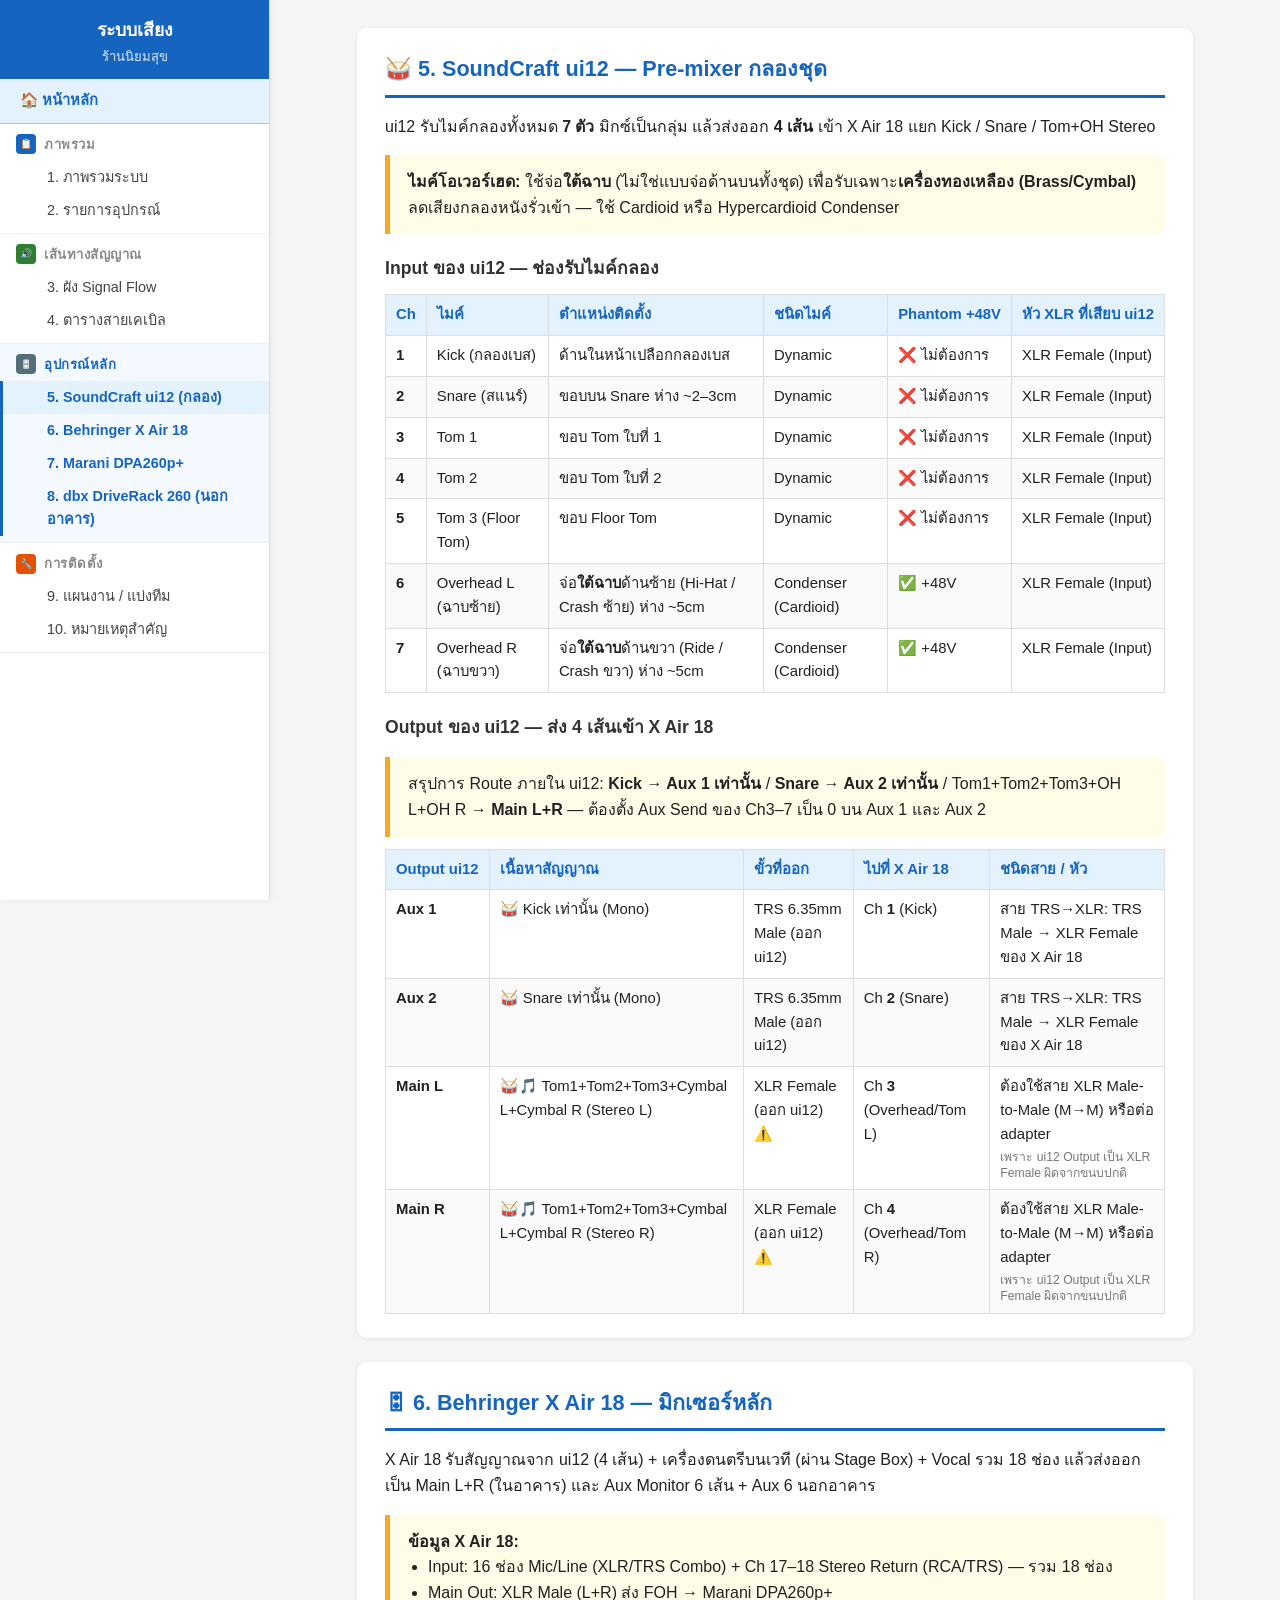
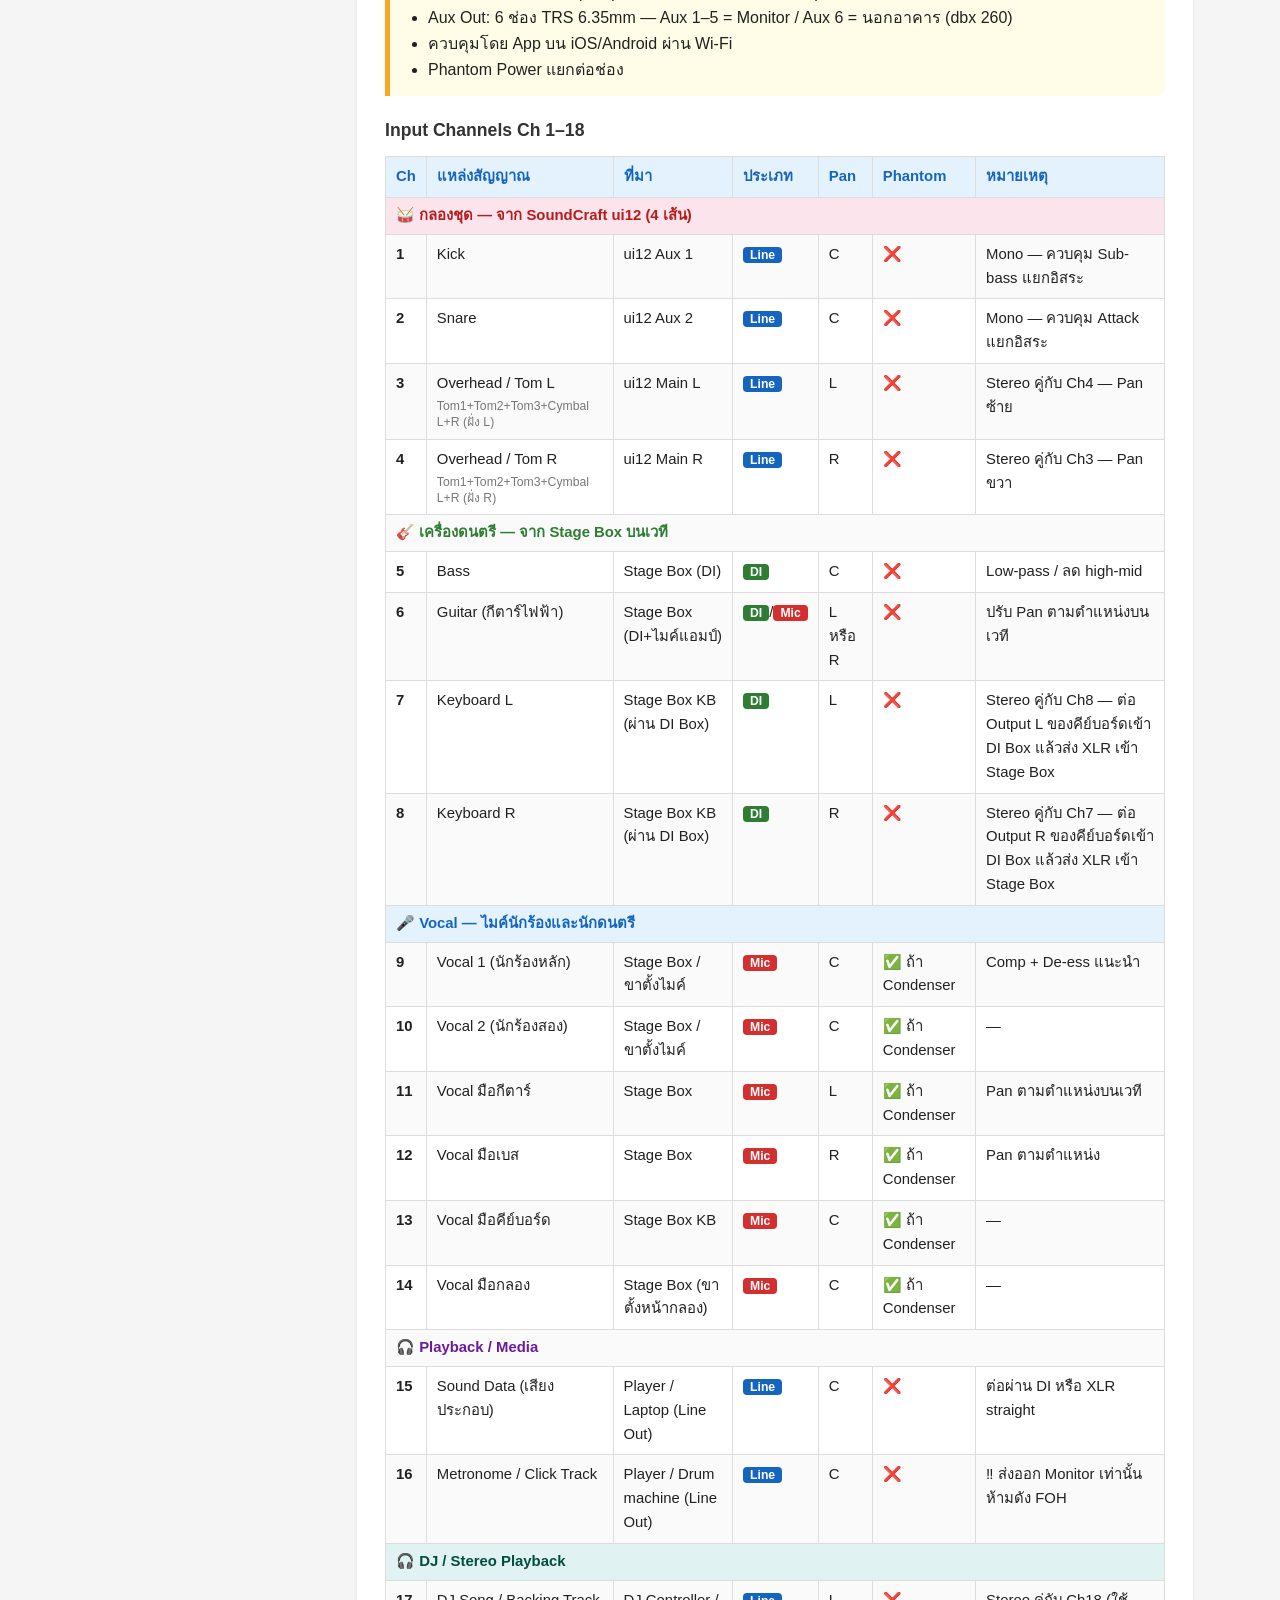
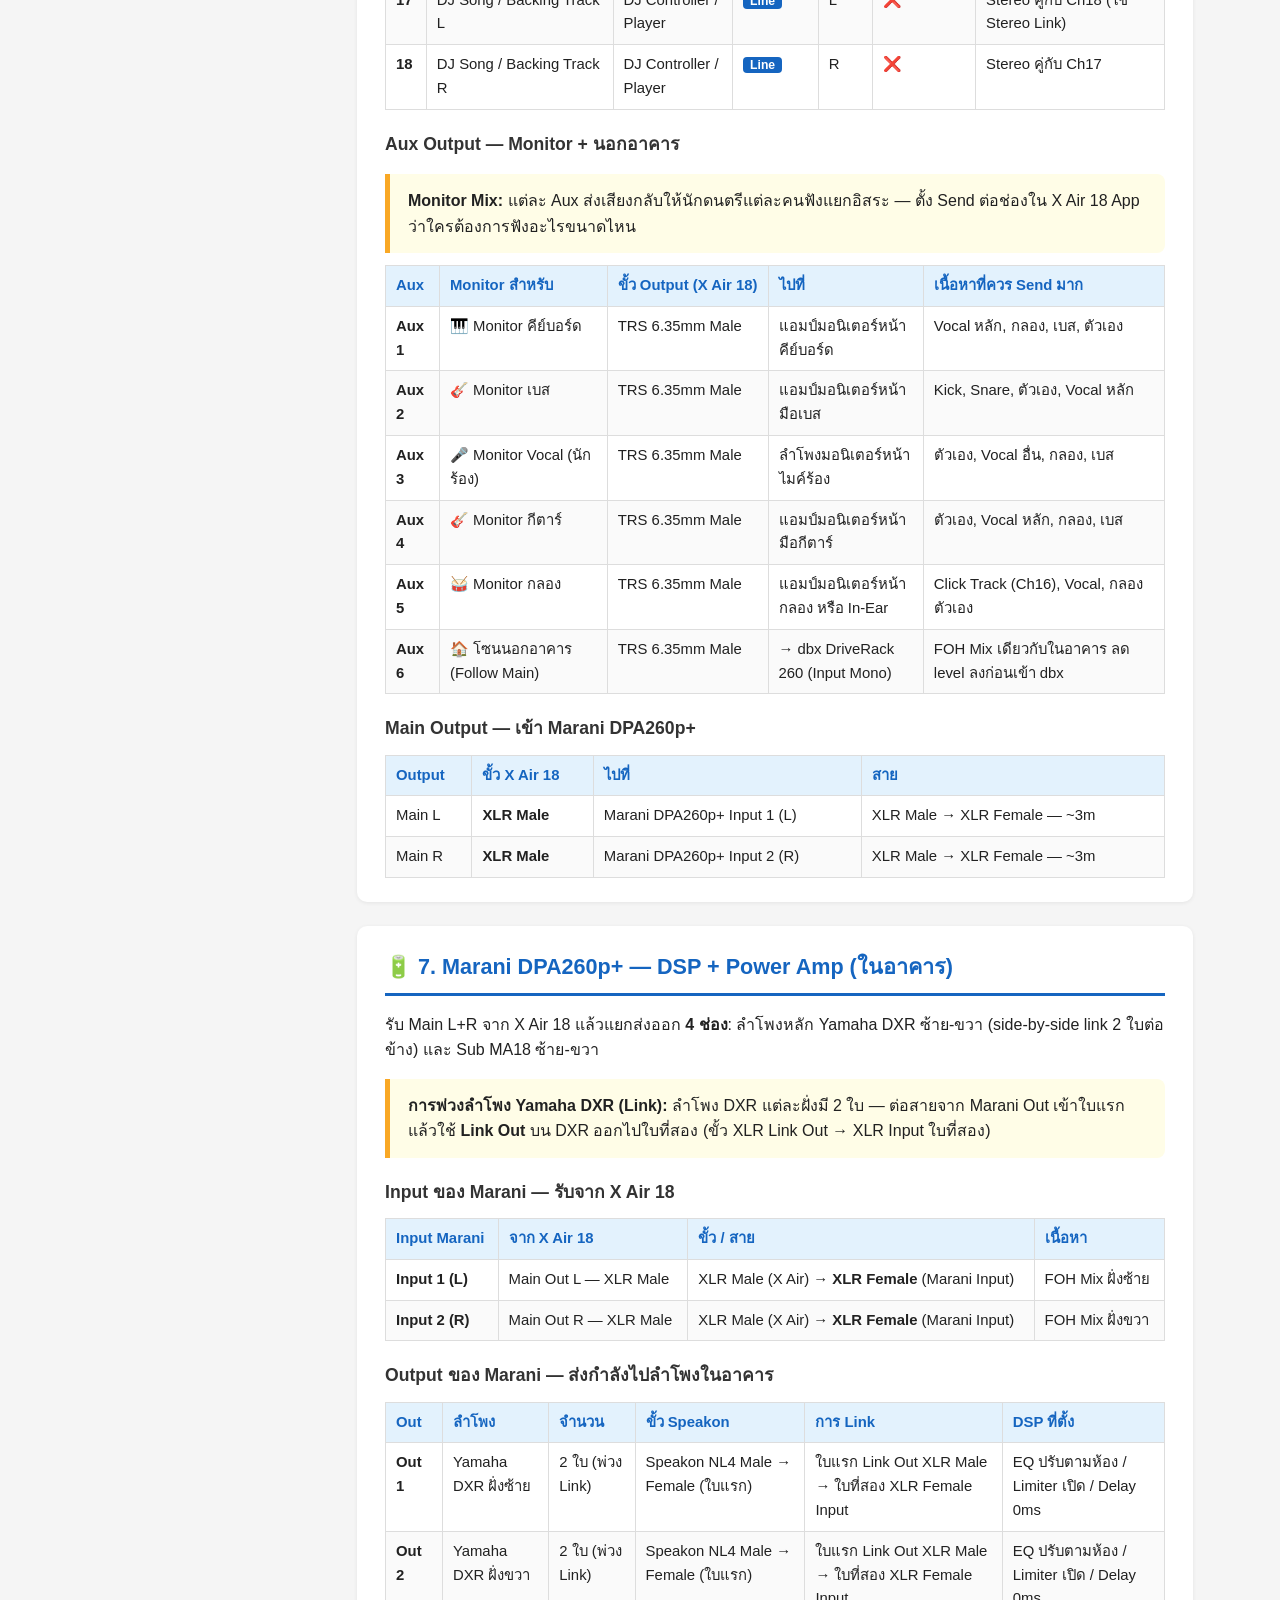
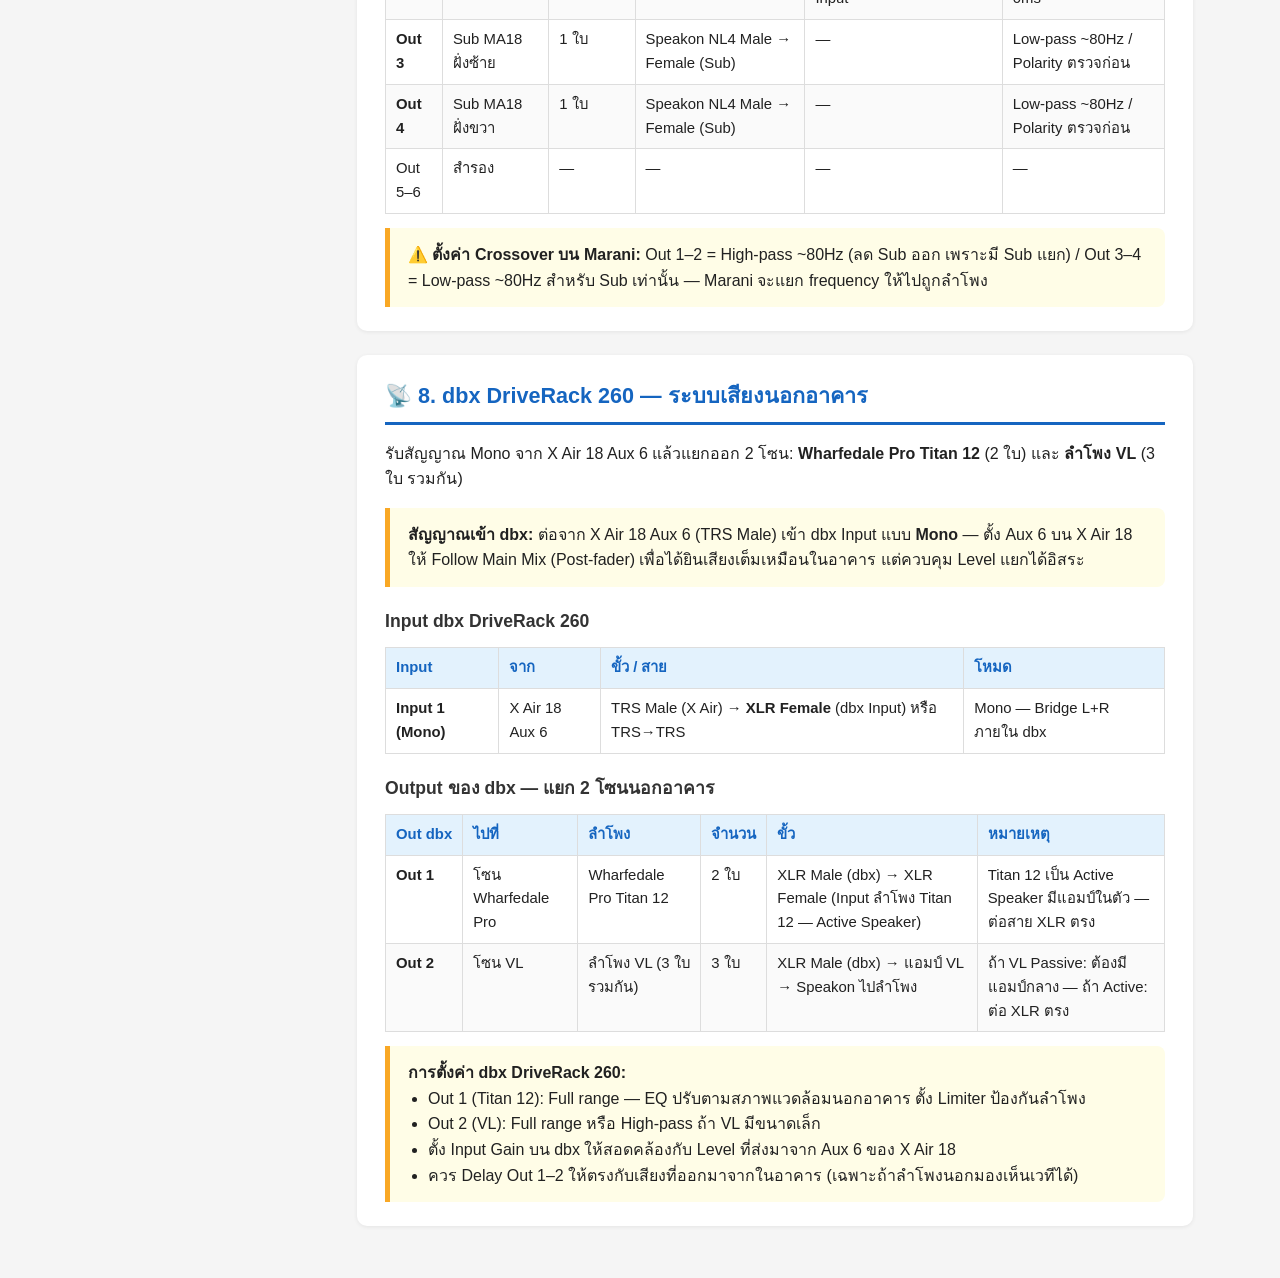
==== commit 784afedf: "fix(devices/overview/signal): Keyboard ใช้ DI Box — อัปเดต badge เป็น DI, เพิ่ม DI Box ในรายการอุปกร" ====
--- a/devices.html
+++ b/devices.html
@@ -124,8 +124,8 @@
           <tr style="background:#e8f5e9;"><td colspan="7" style="font-weight:700;color:#2e7d32;padding:6px 10px;">🎸 เครื่องดนตรี — จาก Stage Box บนเวที</td></tr>
           <tr><td><strong>5</strong></td><td>Bass</td><td>Stage Box (DI)</td><td><span class="badge-di">DI</span></td><td>C</td><td>❌</td><td>Low-pass / ลด high-mid</td></tr>
           <tr><td><strong>6</strong></td><td>Guitar (กีตาร์ไฟฟ้า)</td><td>Stage Box (DI+ไมค์แอมป์)</td><td><span class="badge-di">DI</span>/<span class="badge-mic">Mic</span></td><td>L หรือ R</td><td>❌</td><td>ปรับ Pan ตามตำแหน่งบนเวที</td></tr>
-          <tr><td><strong>7</strong></td><td>Keyboard L</td><td>Stage Box KB</td><td><span class="badge-line">Line</span></td><td>L</td><td>❌</td><td>Stereo คู่กับ Ch8</td></tr>
-          <tr><td><strong>8</strong></td><td>Keyboard R</td><td>Stage Box KB</td><td><span class="badge-line">Line</span></td><td>R</td><td>❌</td><td>Stereo คู่กับ Ch7</td></tr>
+          <tr><td><strong>7</strong></td><td>Keyboard L</td><td>Stage Box KB (ผ่าน DI Box)</td><td><span class="badge-di">DI</span></td><td>L</td><td>❌</td><td>Stereo คู่กับ Ch8 — ต่อ Output L ของคีย์บอร์ดเข้า DI Box แล้วส่ง XLR เข้า Stage Box</td></tr>
+          <tr><td><strong>8</strong></td><td>Keyboard R</td><td>Stage Box KB (ผ่าน DI Box)</td><td><span class="badge-di">DI</span></td><td>R</td><td>❌</td><td>Stereo คู่กับ Ch7 — ต่อ Output R ของคีย์บอร์ดเข้า DI Box แล้วส่ง XLR เข้า Stage Box</td></tr>
           <tr style="background:#e3f2fd;"><td colspan="7" style="font-weight:700;color:#1565c0;padding:6px 10px;">🎤 Vocal — ไมค์นักร้องและนักดนตรี</td></tr>
           <tr><td><strong>9</strong></td><td>Vocal 1 (นักร้องหลัก)</td><td>Stage Box / ขาตั้งไมค์</td><td><span class="badge-mic">Mic</span></td><td>C</td><td>✅ ถ้า Condenser</td><td>Comp + De-ess แนะนำ</td></tr>
           <tr><td><strong>10</strong></td><td>Vocal 2 (นักร้องสอง)</td><td>Stage Box / ขาตั้งไมค์</td><td><span class="badge-mic">Mic</span></td><td>C</td><td>✅ ถ้า Condenser</td><td>—</td></tr>
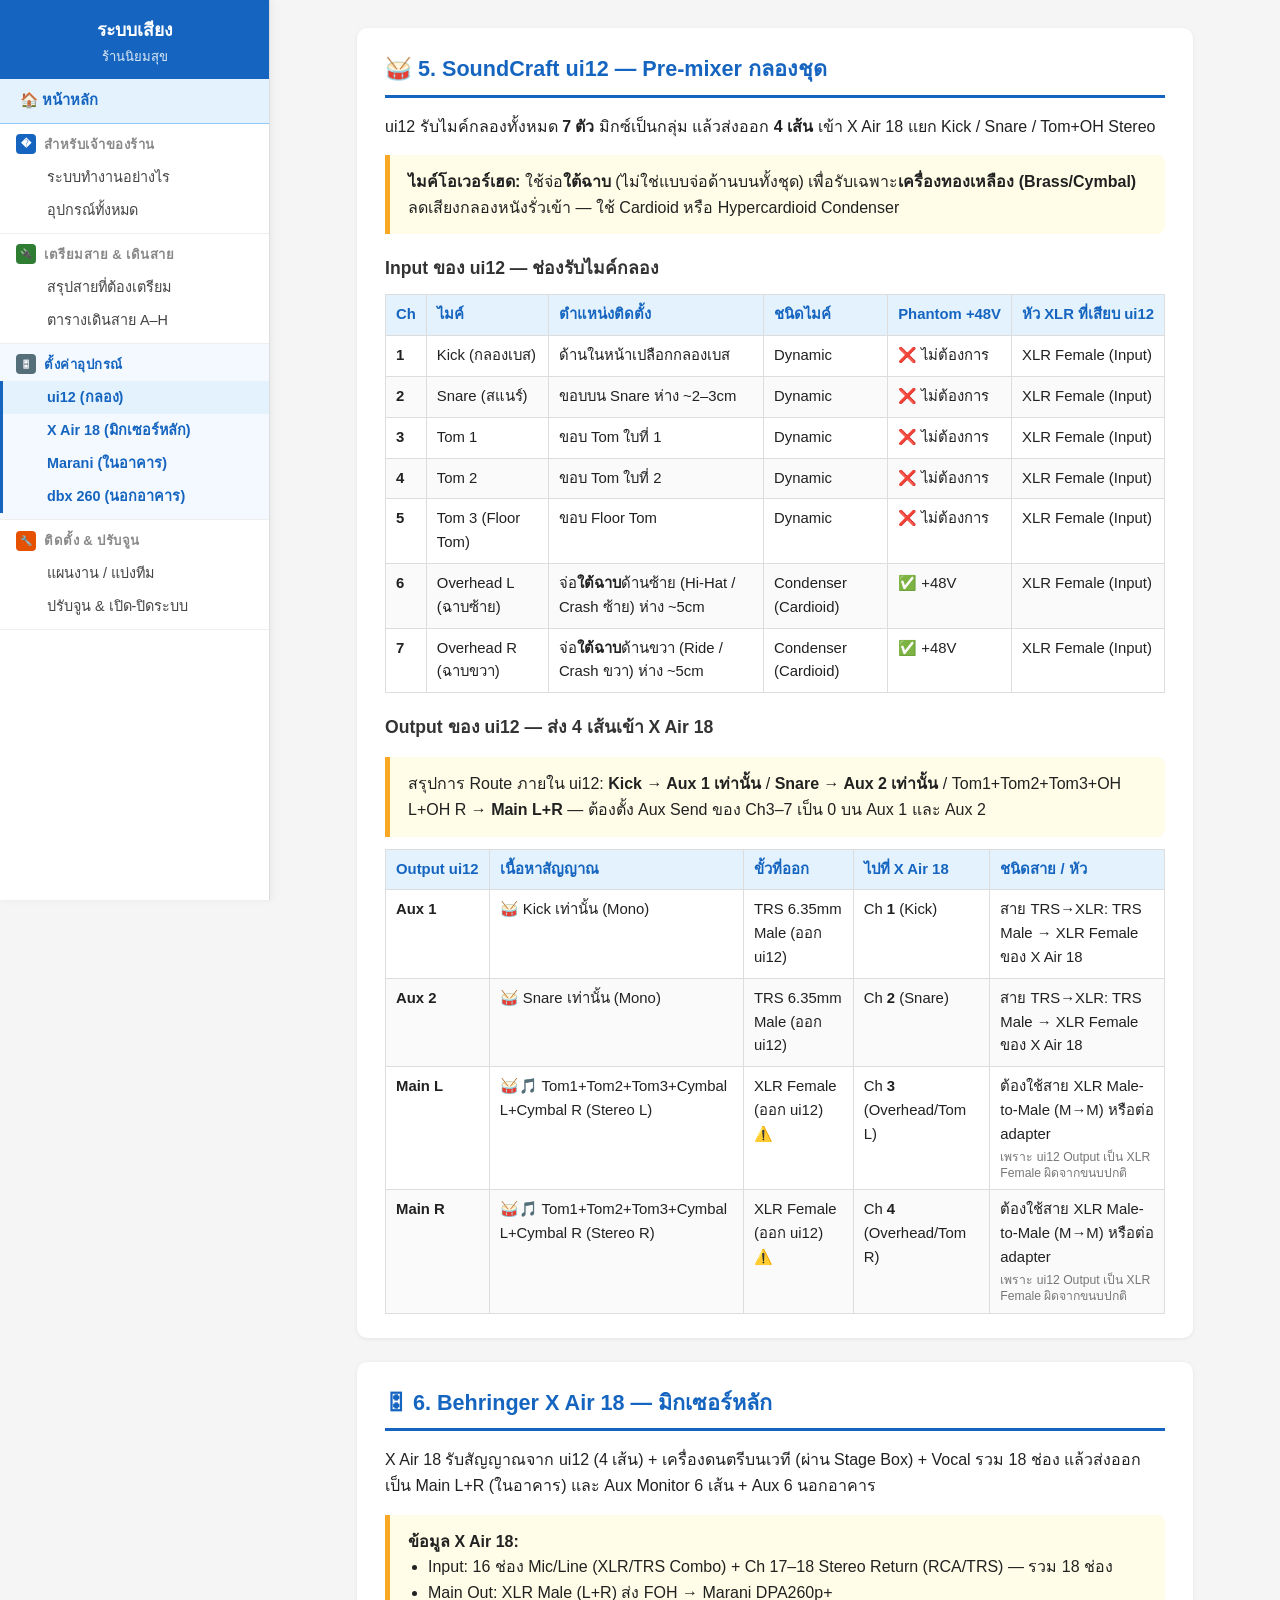
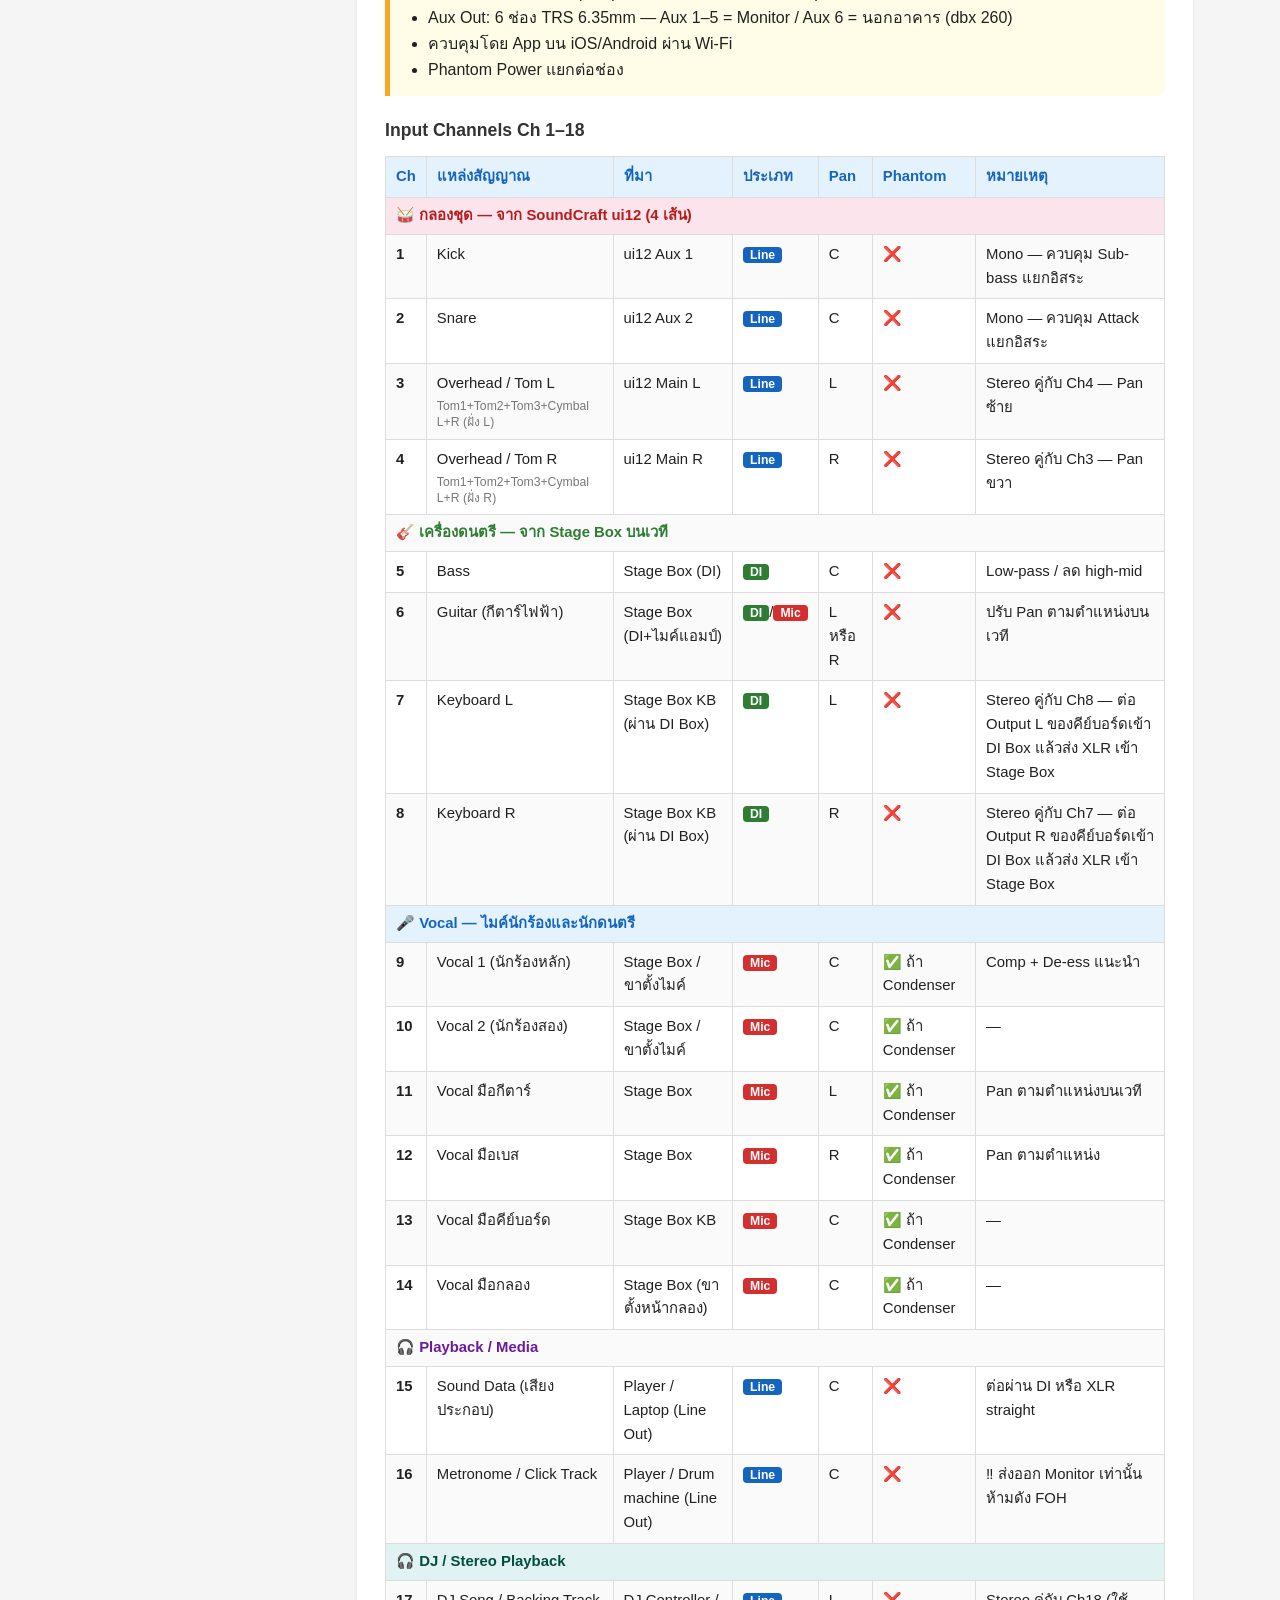
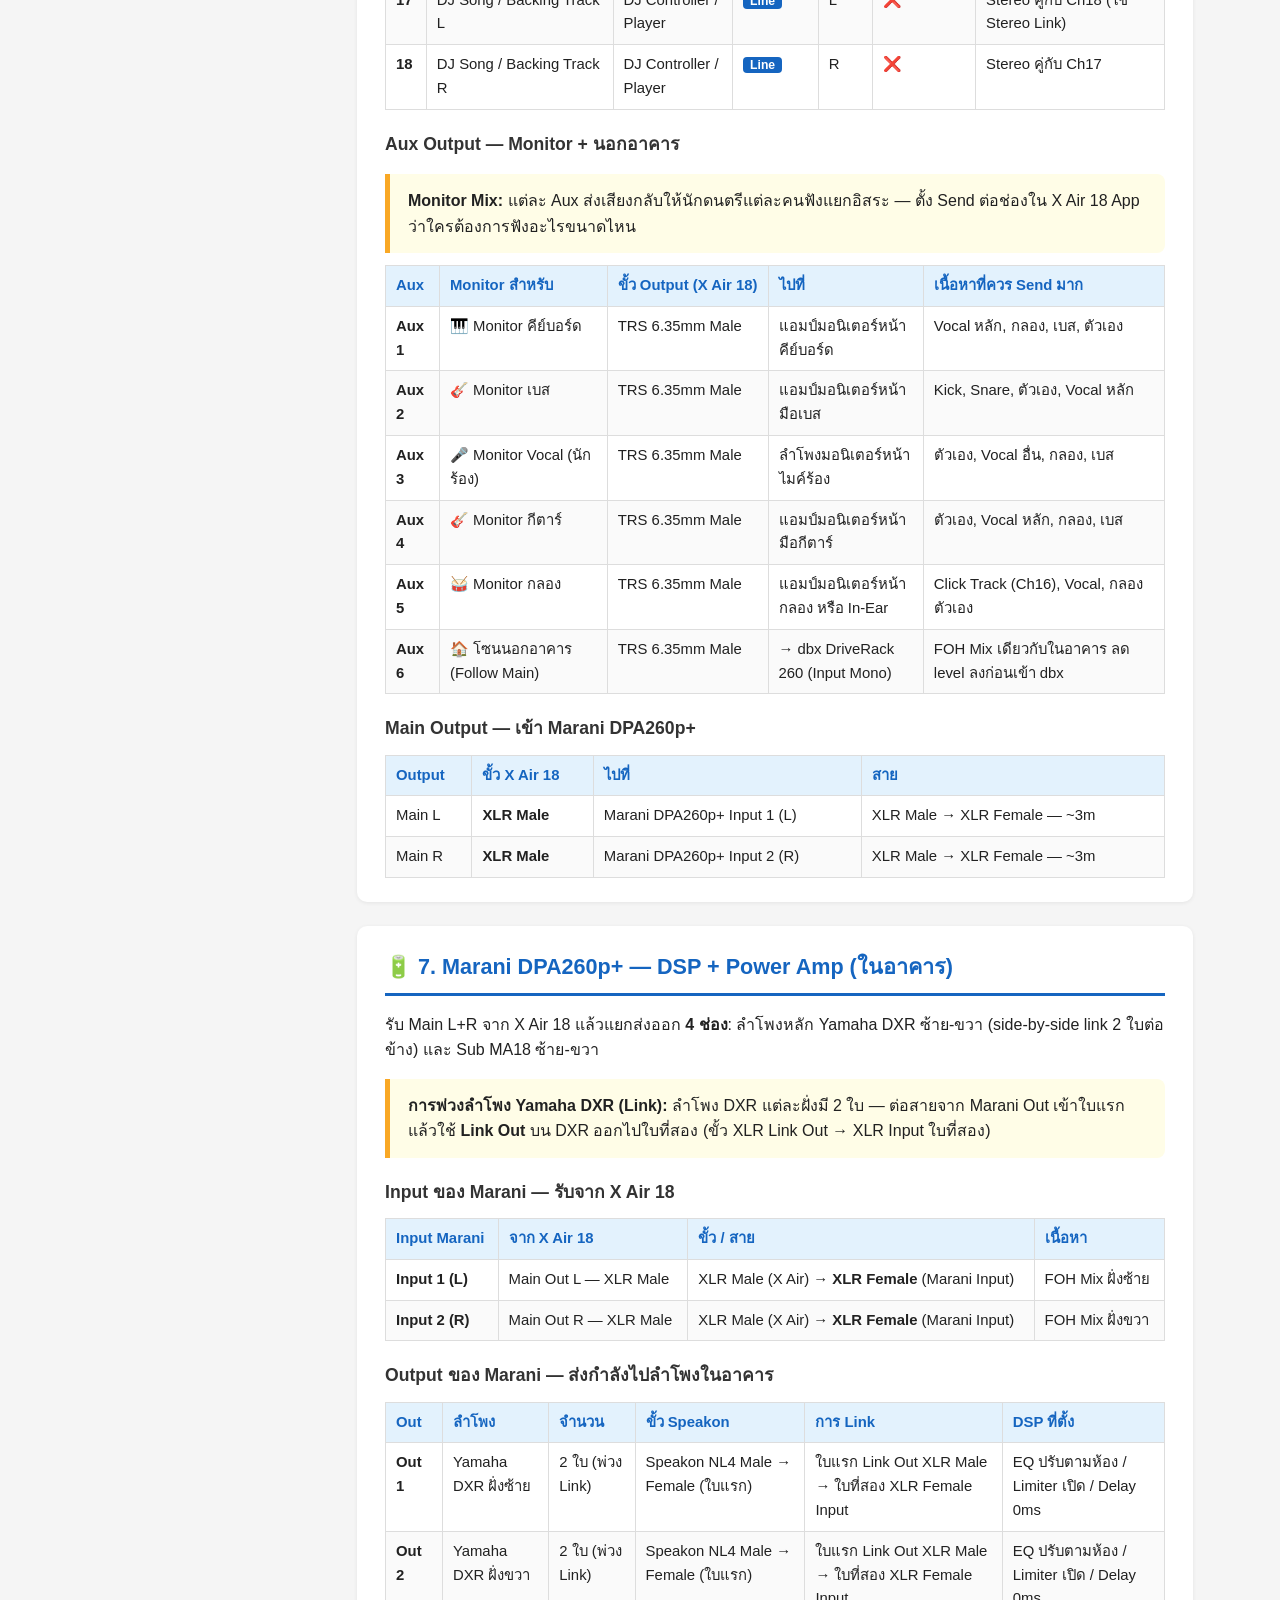
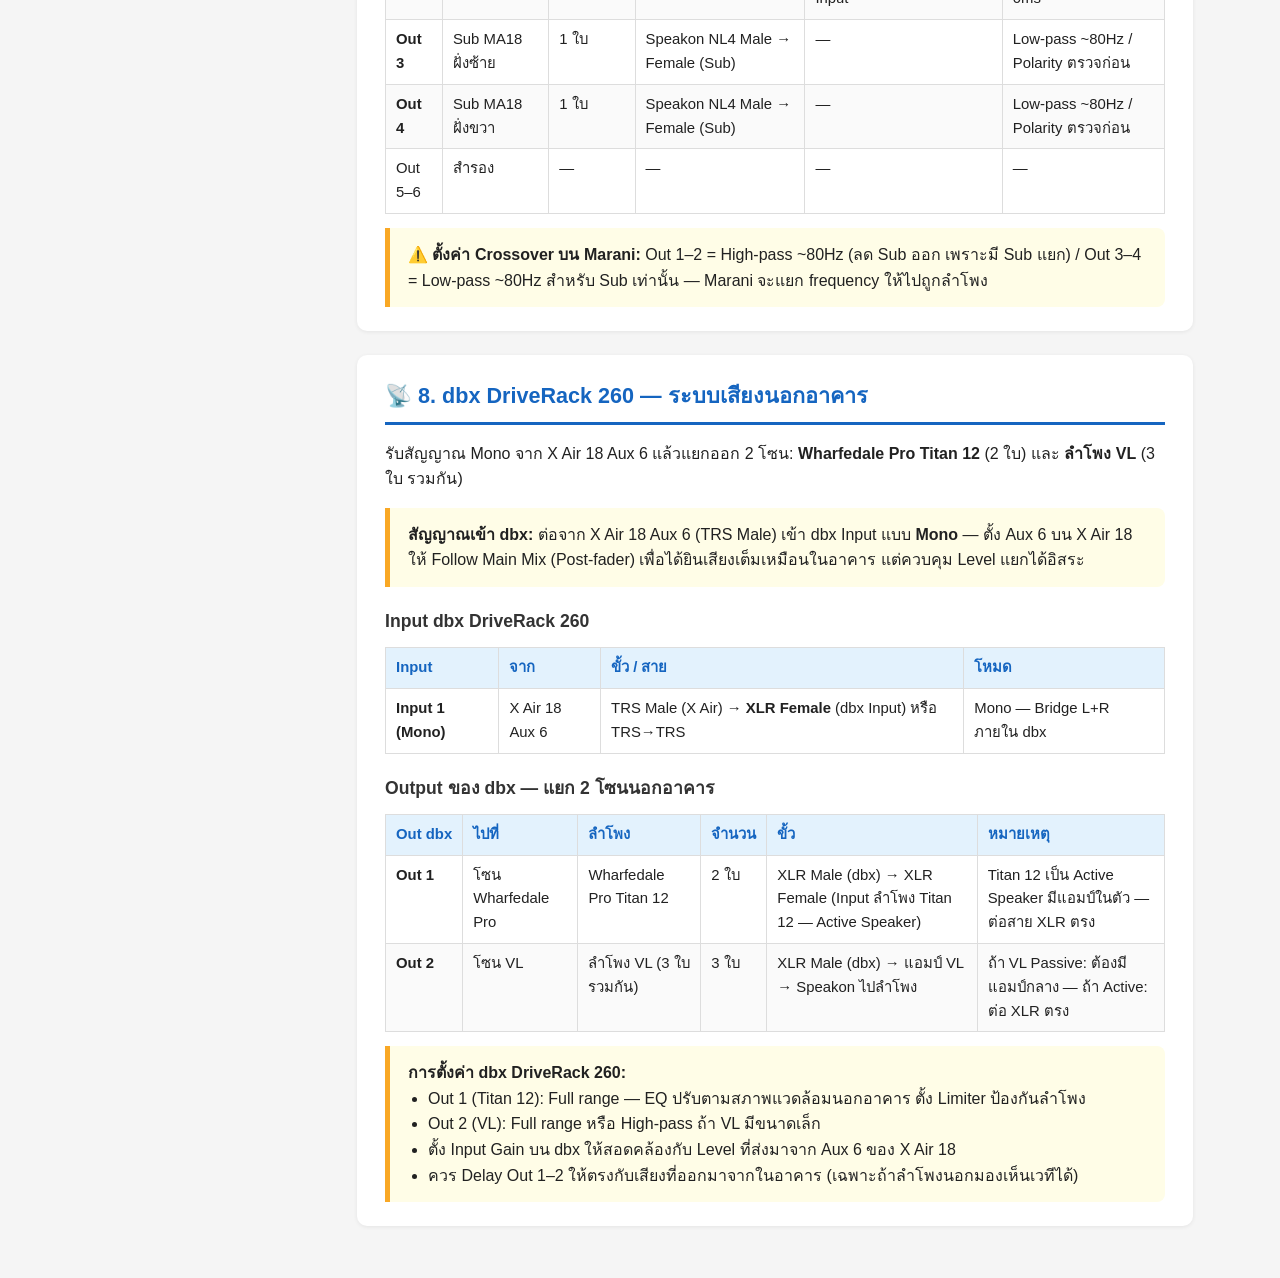
==== commit aaffc92f: "feat: redesign UX - audience-based nav, cable shopping list, zone visual, tuning guide" ====
--- a/devices.html
+++ b/devices.html
@@ -16,33 +16,33 @@
     <div class="sidebar-home"><a href="index.html">🏠 หน้าหลัก</a></div>
     <ul class="sidebar-cat">
       <li>
-        <div class="cat-title"><span class="cat-icon c-overview">📋</span> ภาพรวม</div>
-        <ul class="sidebar-links">
-          <li><a href="overview.html">1. ภาพรวมระบบ</a></li>
-          <li><a href="overview.html#equipment">2. รายการอุปกรณ์</a></li>
+        <div class="cat-title"><span class="cat-icon c-overview">�</span> สำหรับเจ้าของร้าน</div>
+        <ul class="sidebar-links">
+          <li><a href="overview.html">ระบบทำงานอย่างไร</a></li>
+          <li><a href="overview.html#equipment">อุปกรณ์ทั้งหมด</a></li>
         </ul>
       </li>
       <li>
-        <div class="cat-title"><span class="cat-icon c-signal">🔊</span> เส้นทางสัญญาณ</div>
-        <ul class="sidebar-links">
-          <li><a href="signal.html">3. ผัง Signal Flow</a></li>
-          <li><a href="signal.html#cables">4. ตารางสายเคเบิล</a></li>
+        <div class="cat-title"><span class="cat-icon c-signal">🔌</span> เตรียมสาย &amp; เดินสาย</div>
+        <ul class="sidebar-links">
+          <li><a href="signal.html">สรุปสายที่ต้องเตรียม</a></li>
+          <li><a href="signal.html#cables">ตารางเดินสาย A–H</a></li>
         </ul>
       </li>
       <li class="current">
-        <div class="cat-title"><span class="cat-icon c-devices">🎛</span> อุปกรณ์หลัก</div>
-        <ul class="sidebar-links">
-          <li><a href="#ui12">5. SoundCraft ui12 (กลอง)</a></li>
-          <li><a href="#xair">6. Behringer X Air 18</a></li>
-          <li><a href="#marani">7. Marani DPA260p+</a></li>
-          <li><a href="#dbx">8. dbx DriveRack 260 (นอกอาคาร)</a></li>
+        <div class="cat-title"><span class="cat-icon c-devices">🎛</span> ตั้งค่าอุปกรณ์</div>
+        <ul class="sidebar-links">
+          <li><a href="#ui12">ui12 (กลอง)</a></li>
+          <li><a href="#xair">X Air 18 (มิกเซอร์หลัก)</a></li>
+          <li><a href="#marani">Marani (ในอาคาร)</a></li>
+          <li><a href="#dbx">dbx 260 (นอกอาคาร)</a></li>
         </ul>
       </li>
       <li>
-        <div class="cat-title"><span class="cat-icon c-install">🔧</span> การติดตั้ง</div>
-        <ul class="sidebar-links">
-          <li><a href="tasks.html">9. แผนงาน / แบ่งทีม</a></li>
-          <li><a href="tasks.html#notes">10. หมายเหตุสำคัญ</a></li>
+        <div class="cat-title"><span class="cat-icon c-install">🔧</span> ติดตั้ง &amp; ปรับจูน</div>
+        <ul class="sidebar-links">
+          <li><a href="tasks.html">แผนงาน / แบ่งทีม</a></li>
+          <li><a href="tasks.html#tuning">ปรับจูน &amp; เปิด-ปิดระบบ</a></li>
         </ul>
       </li>
     </ul>
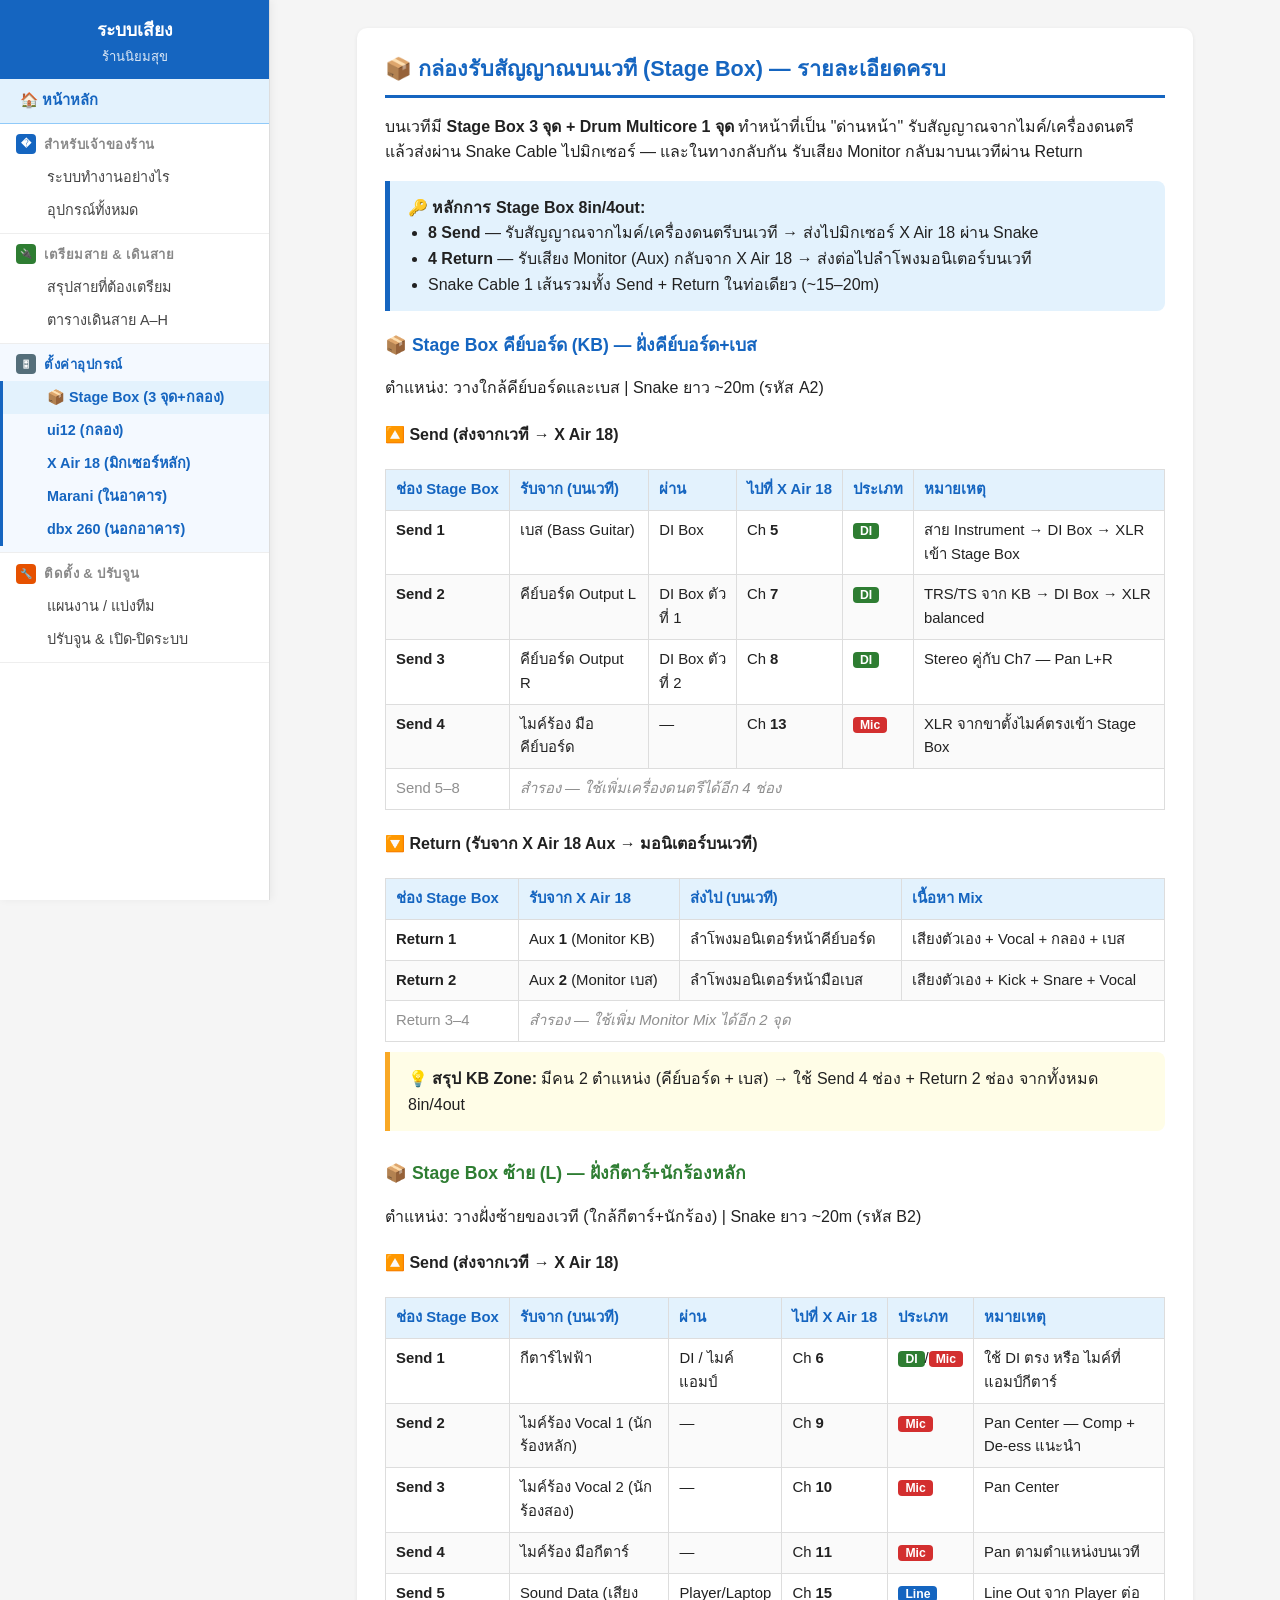
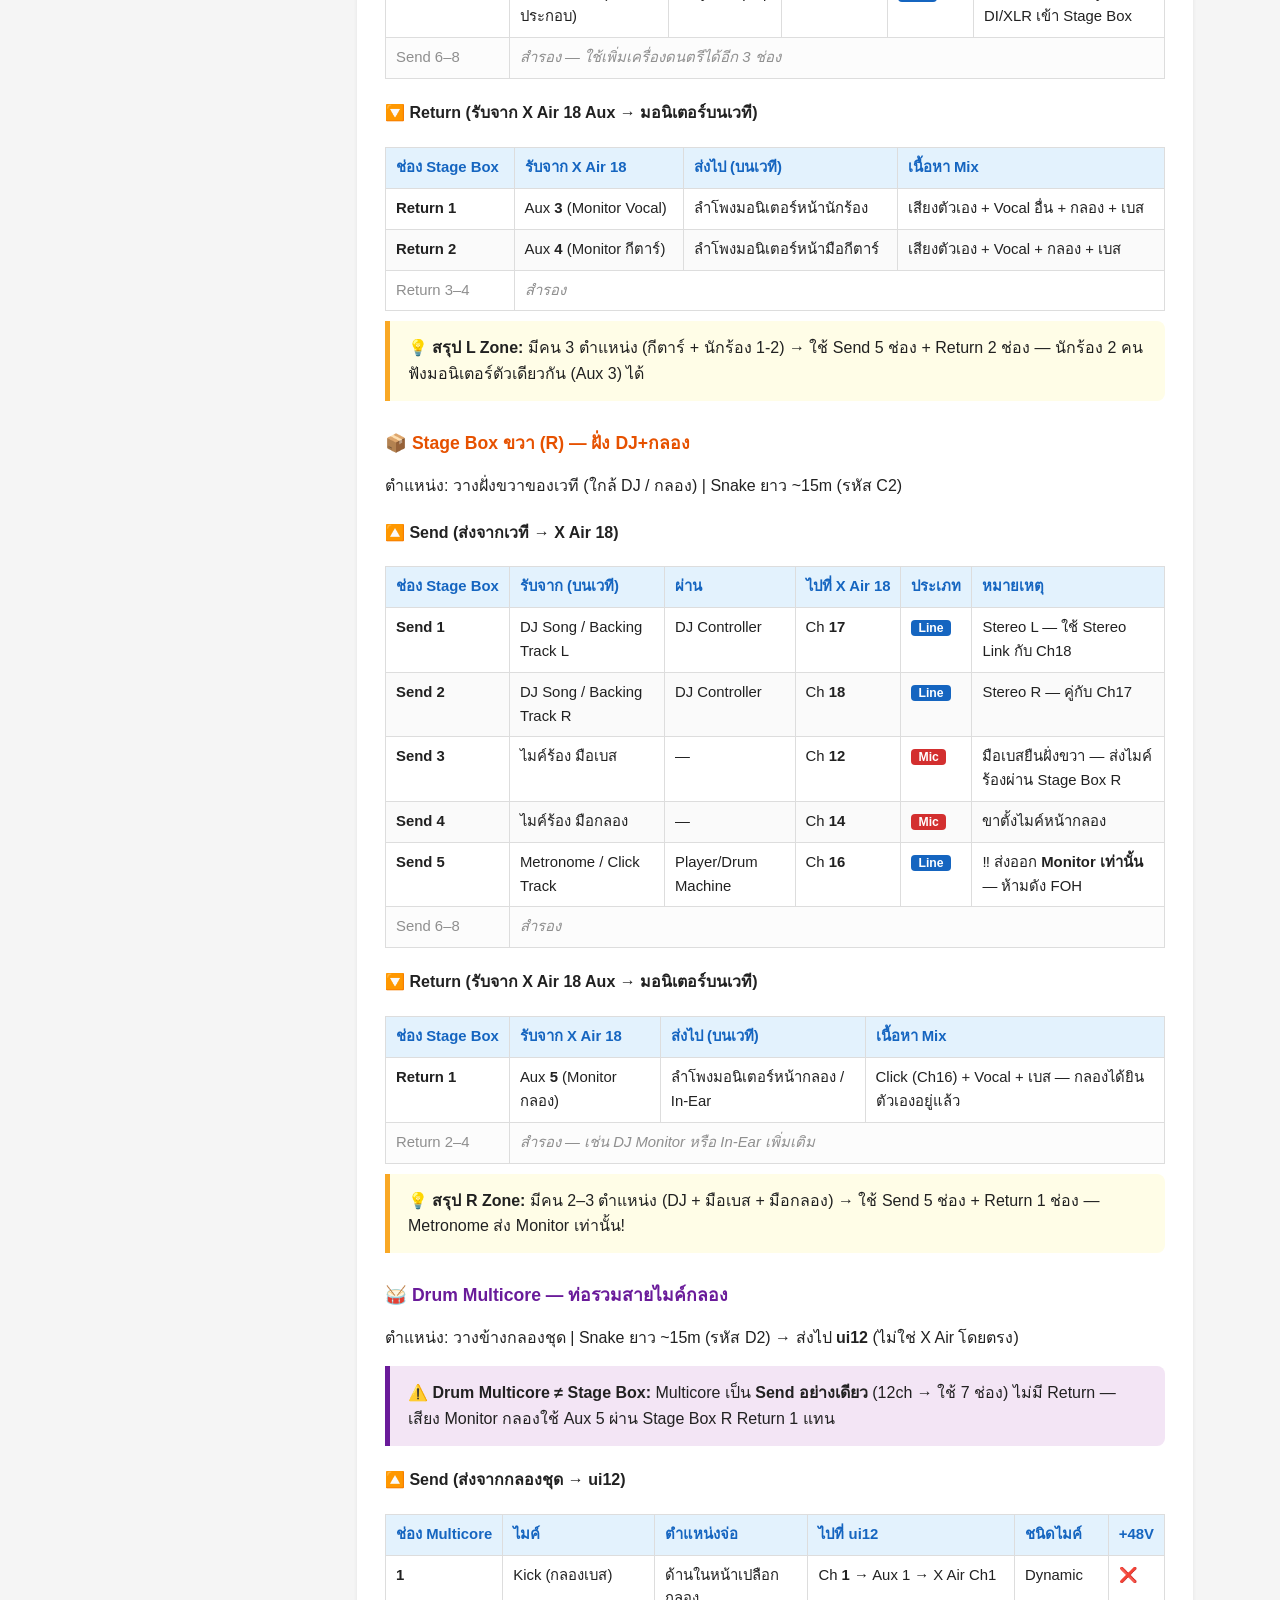
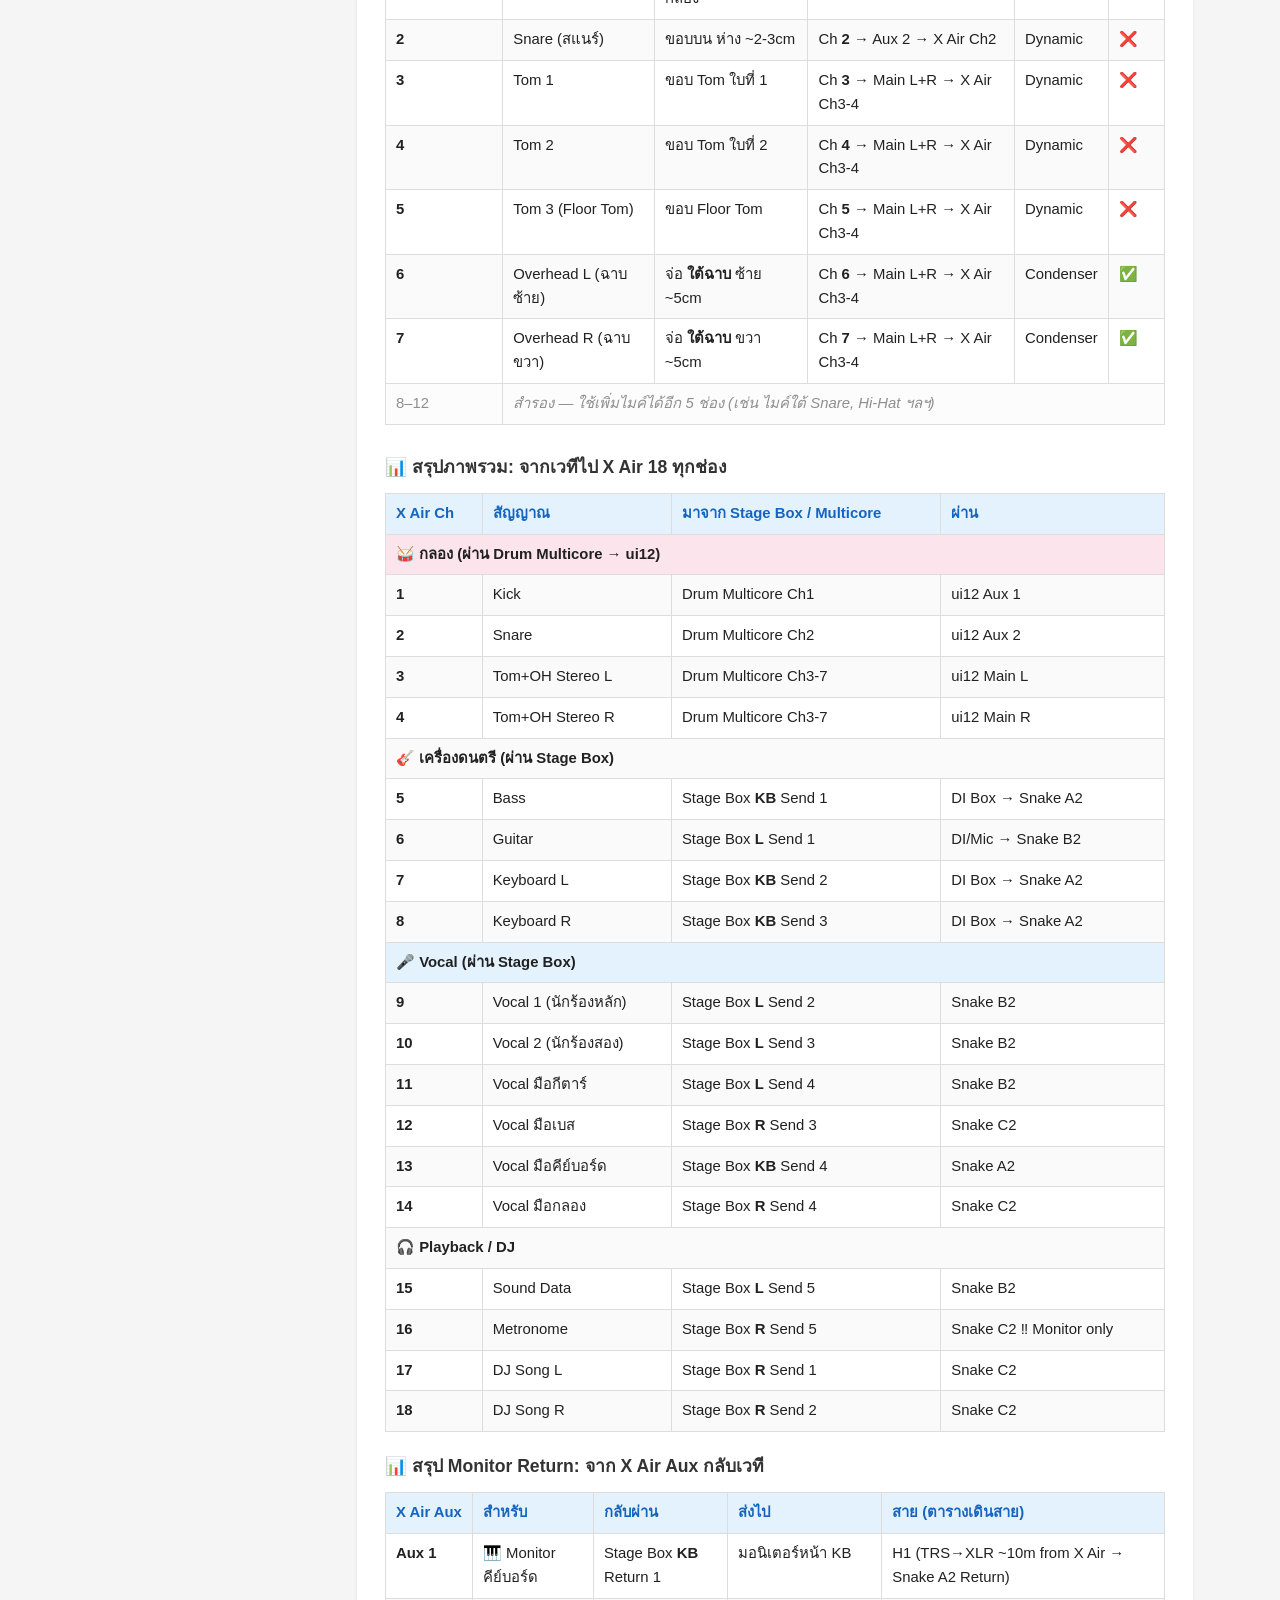
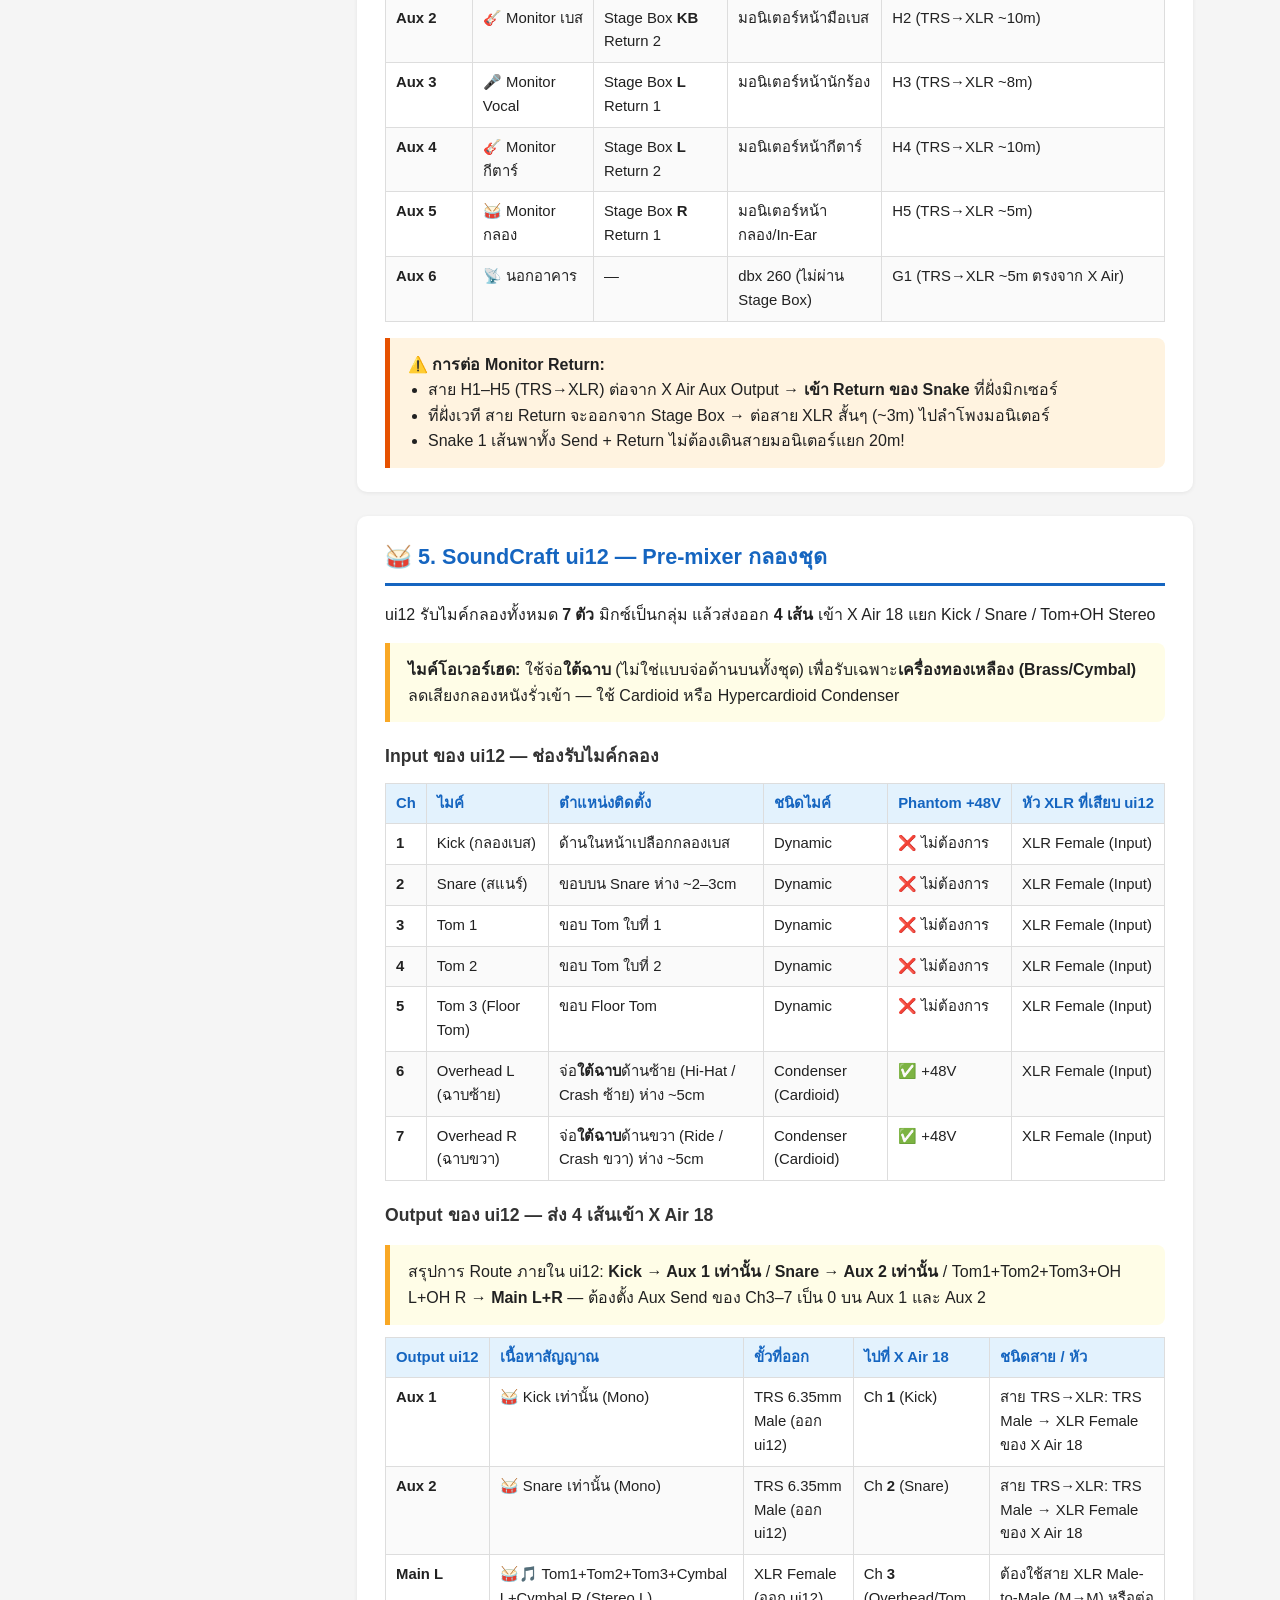
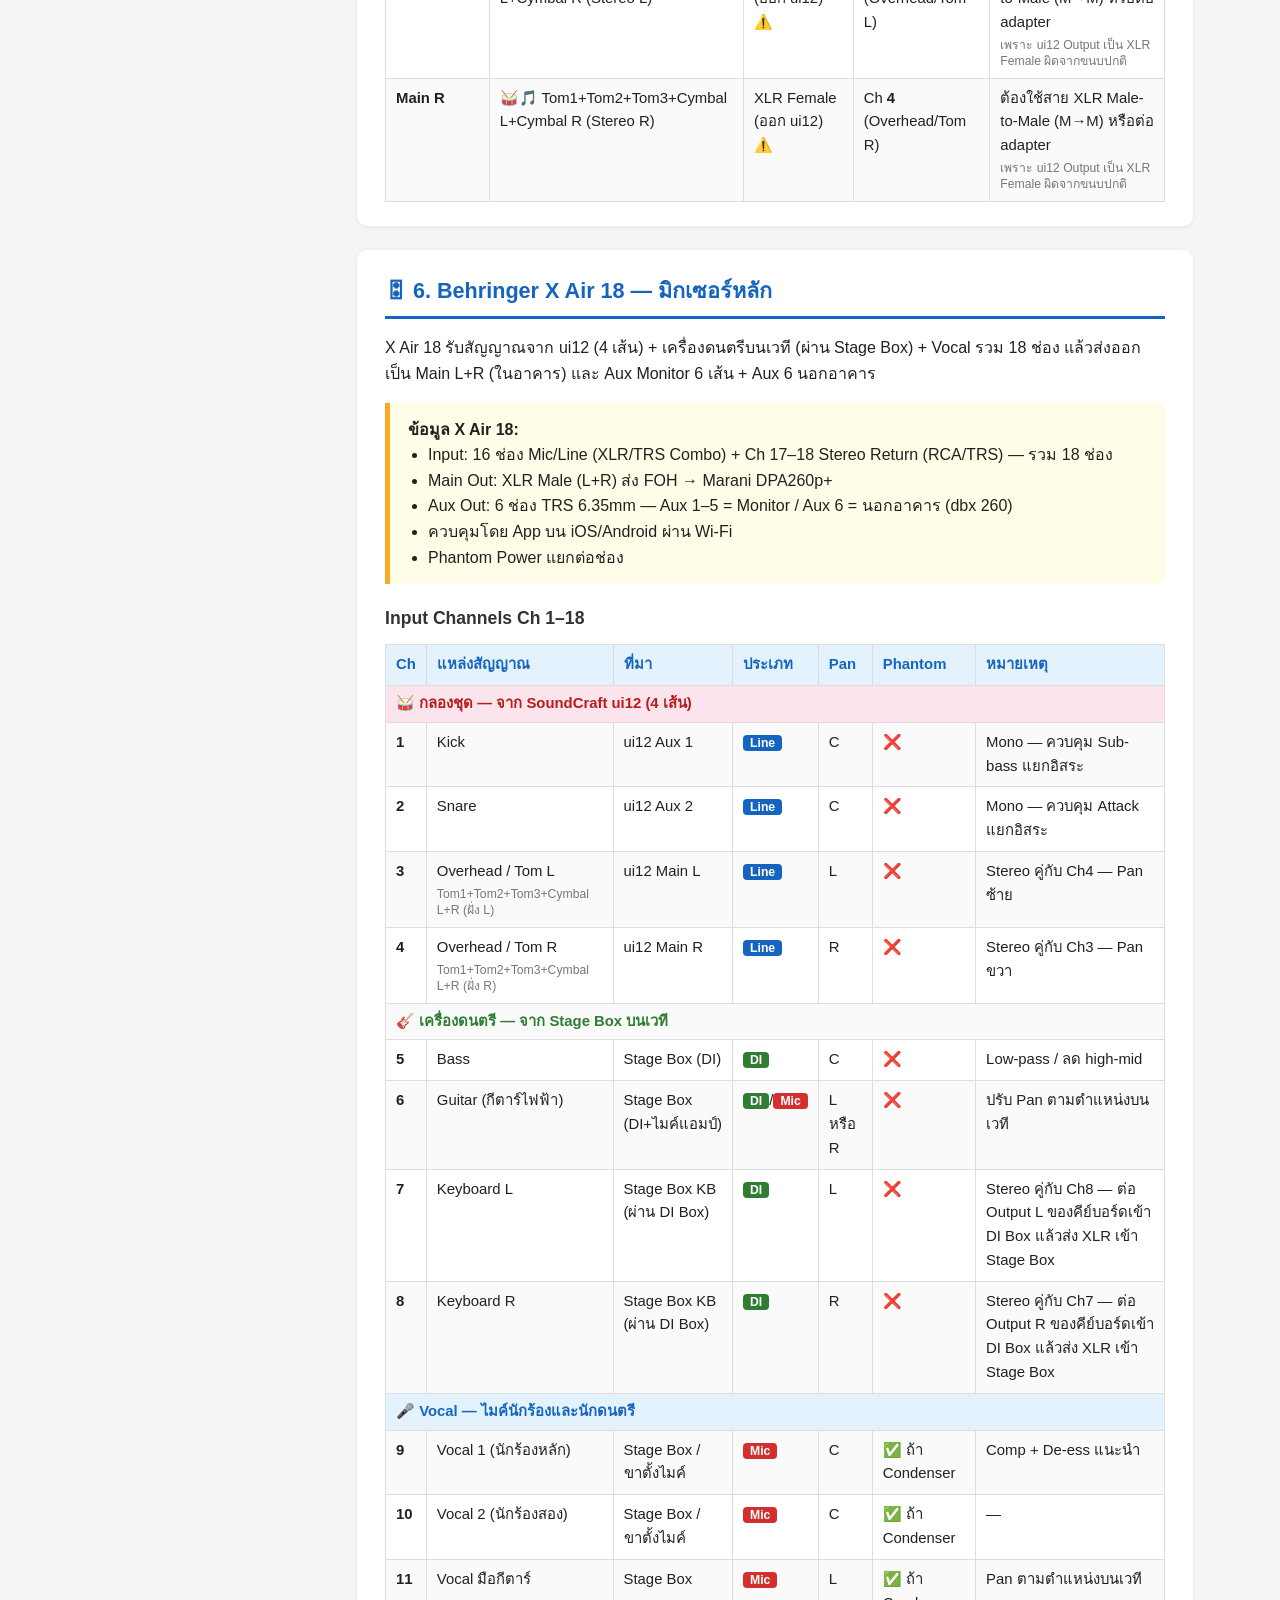
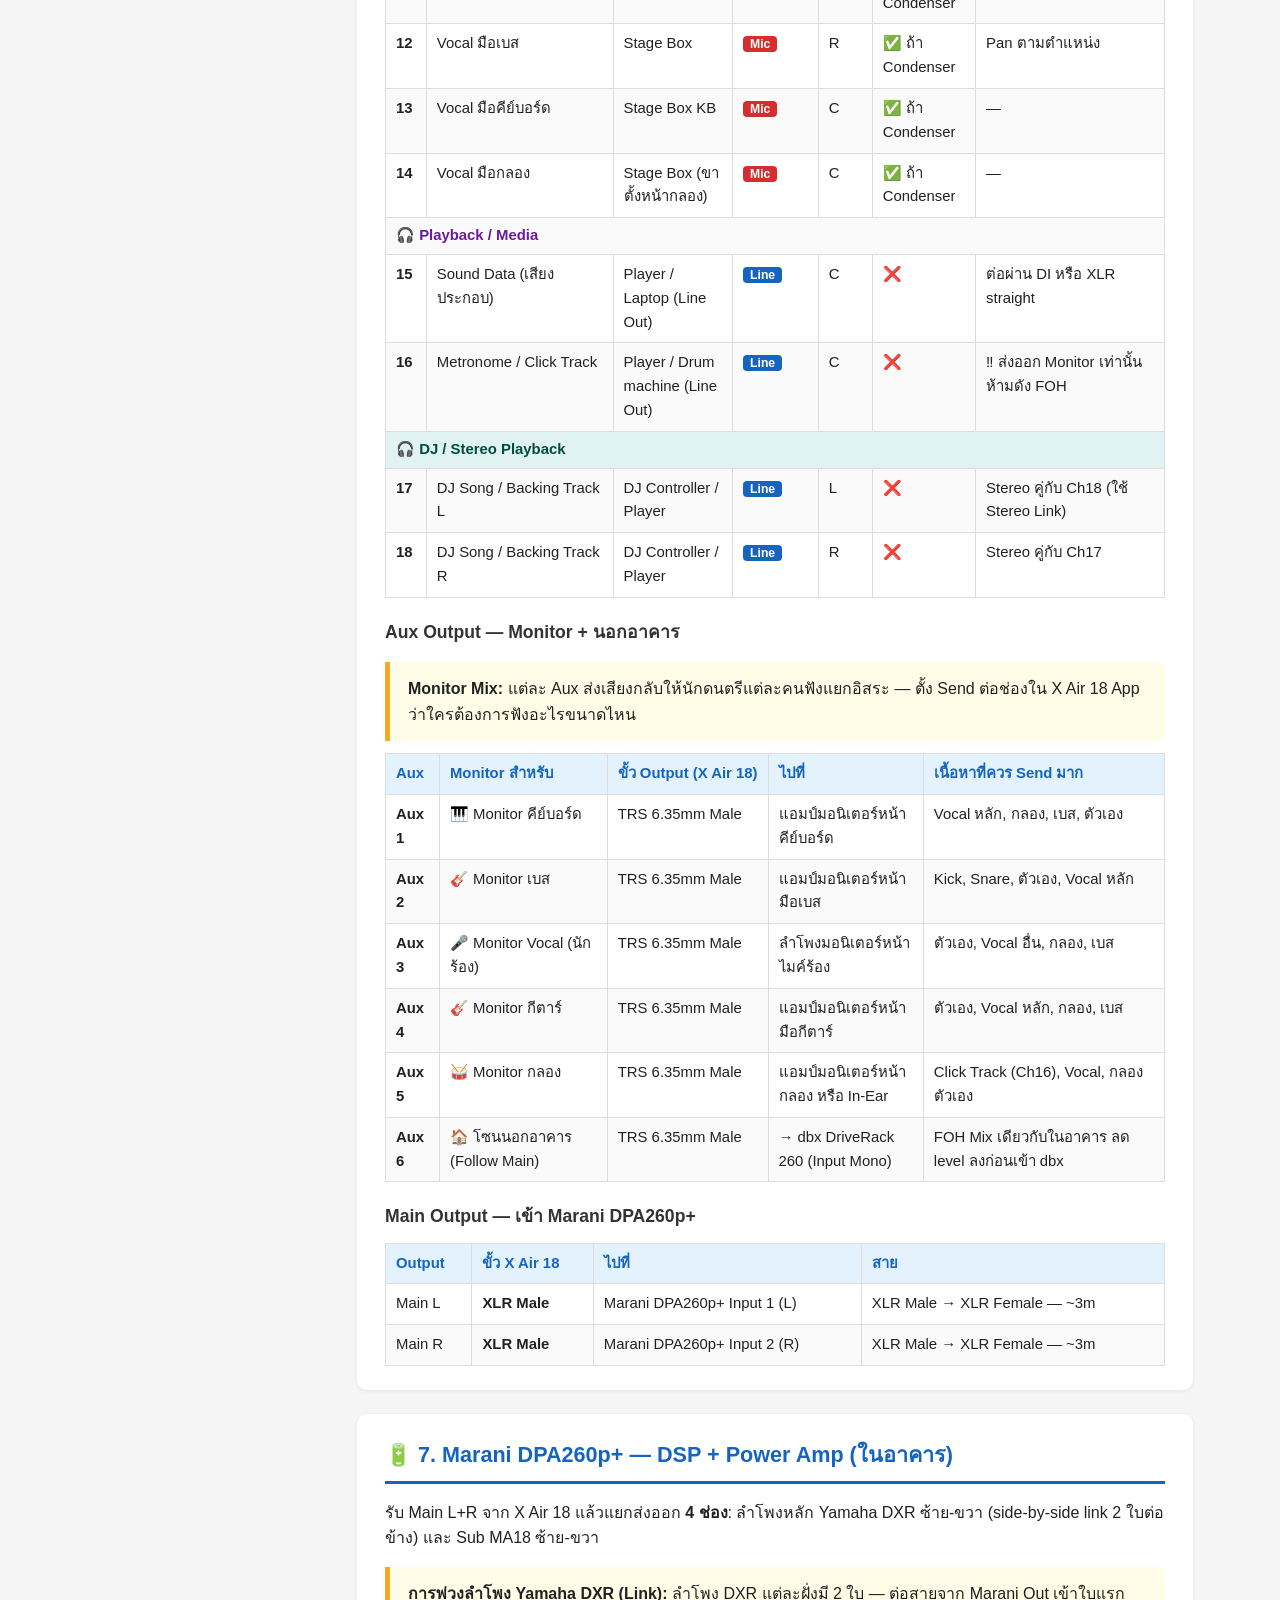
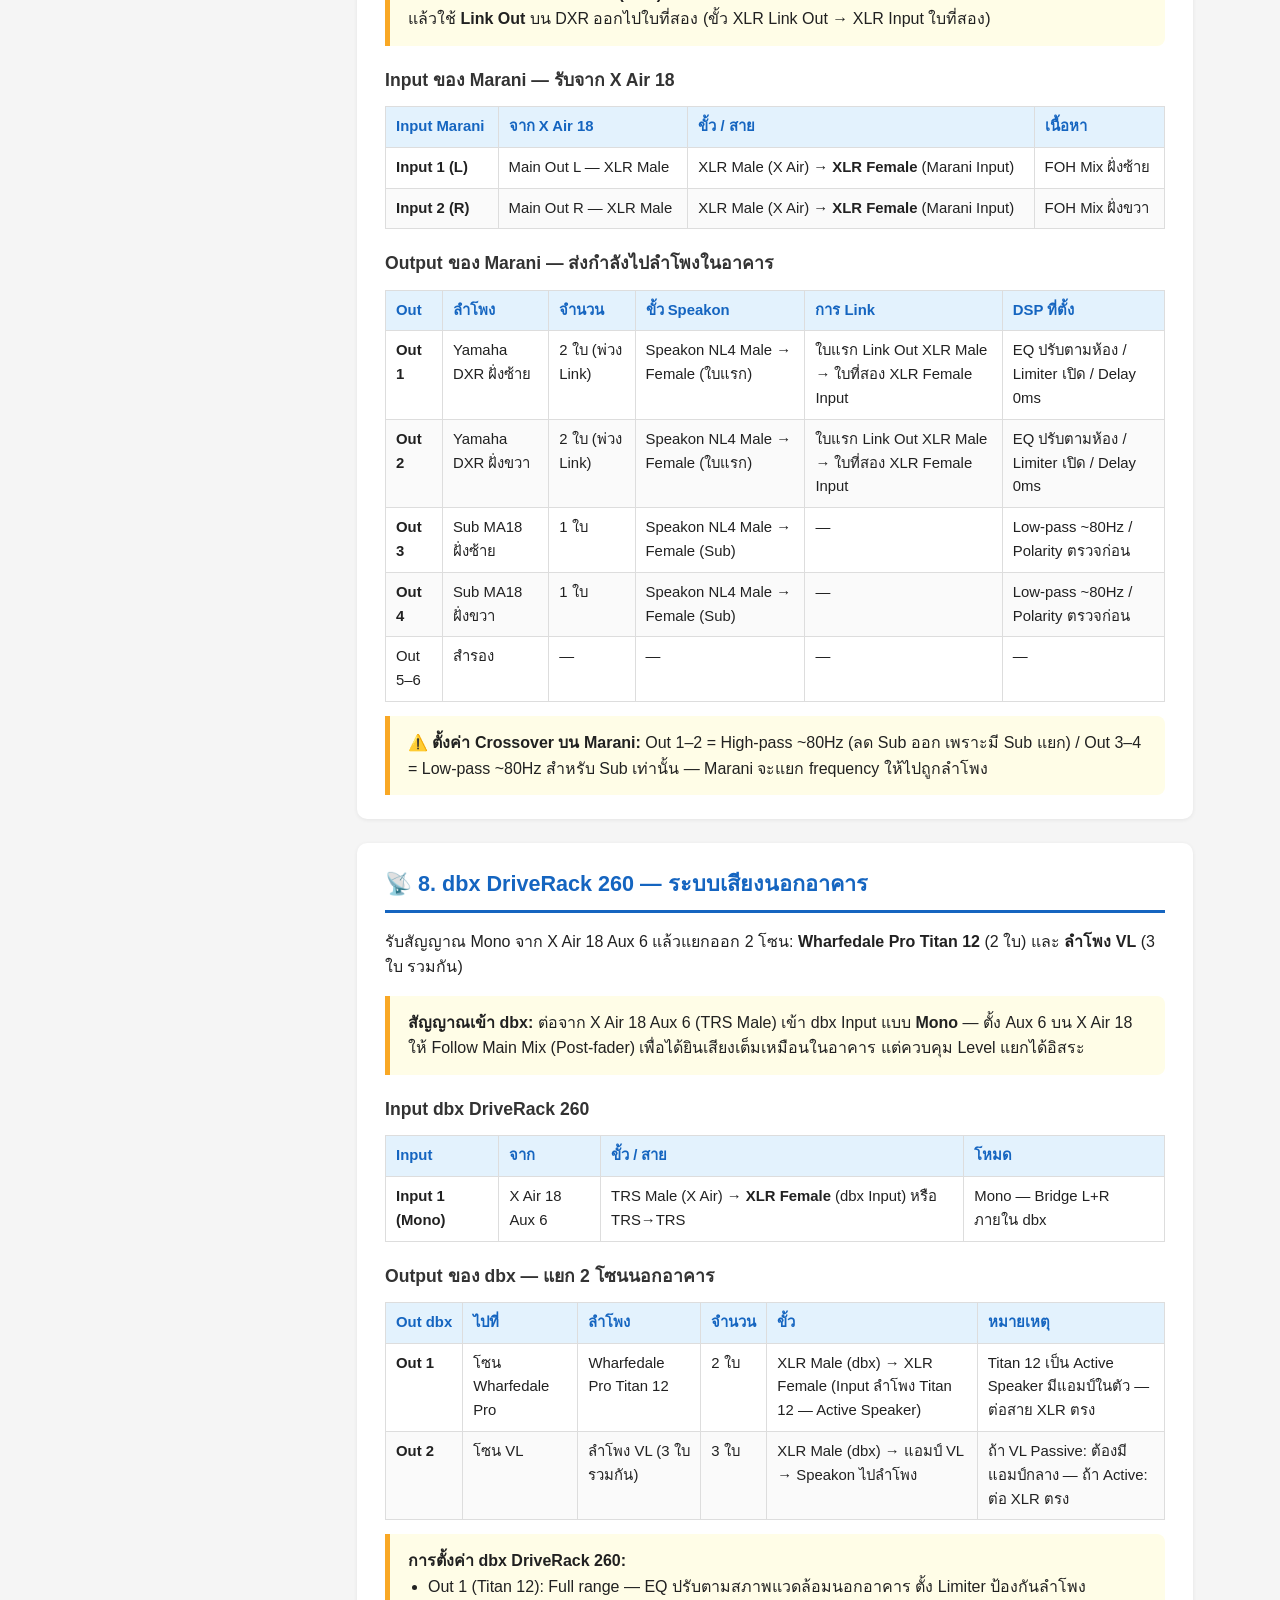
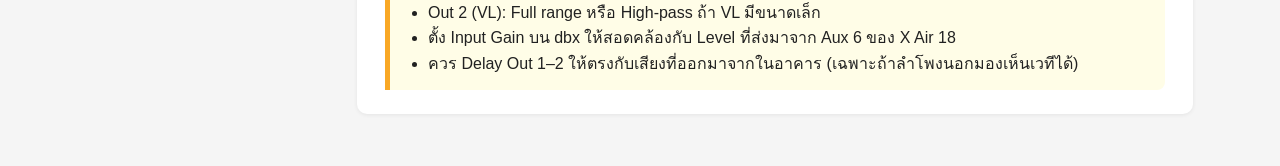
==== commit 2ef9b292: "feat(devices): add detailed Stage Box section - send/return mapping per zone" ====
--- a/devices.html
+++ b/devices.html
@@ -32,6 +32,7 @@
       <li class="current">
         <div class="cat-title"><span class="cat-icon c-devices">🎛</span> ตั้งค่าอุปกรณ์</div>
         <ul class="sidebar-links">
+          <li><a href="#stagebox">📦 Stage Box (3 จุด+กลอง)</a></li>
           <li><a href="#ui12">ui12 (กลอง)</a></li>
           <li><a href="#xair">X Air 18 (มิกเซอร์หลัก)</a></li>
           <li><a href="#marani">Marani (ในอาคาร)</a></li>
@@ -51,6 +52,187 @@
   <button class="sidebar-toggle" id="sidebarToggle">☰</button>
 
   <div class="page">
+
+    <!-- ═══════════════════════════════════════════ Stage Box ══ -->
+    <div class="section" id="stagebox">
+      <h2>📦 กล่องรับสัญญาณบนเวที (Stage Box) — รายละเอียดครบ</h2>
+      <p>บนเวทีมี <strong>Stage Box 3 จุด + Drum Multicore 1 จุด</strong> ทำหน้าที่เป็น "ด่านหน้า" รับสัญญาณจากไมค์/เครื่องดนตรี แล้วส่งผ่าน Snake Cable ไปมิกเซอร์ — และในทางกลับกัน รับเสียง Monitor กลับมาบนเวทีผ่าน Return</p>
+
+      <div class="note-box" style="background:#e3f2fd; border-left-color:#1565c0; margin-bottom:20px;">
+        <strong>🔑 หลักการ Stage Box 8in/4out:</strong>
+        <ul style="margin:0;">
+          <li><strong>8 Send</strong> — รับสัญญาณจากไมค์/เครื่องดนตรีบนเวที → ส่งไปมิกเซอร์ X Air 18 ผ่าน Snake</li>
+          <li><strong>4 Return</strong> — รับเสียง Monitor (Aux) กลับจาก X Air 18 → ส่งต่อไปลำโพงมอนิเตอร์บนเวที</li>
+          <li>Snake Cable 1 เส้นรวมทั้ง Send + Return ในท่อเดียว (~15–20m)</li>
+        </ul>
+      </div>
+
+      <!-- ═══ Stage Box KB ═══ -->
+      <h3 style="color:#1565c0;">📦 Stage Box คีย์บอร์ด (KB) — ฝั่งคีย์บอร์ด+เบส</h3>
+      <p>ตำแหน่ง: วางใกล้คีย์บอร์ดและเบส | Snake ยาว ~20m (รหัส A2)</p>
+
+      <h4>🔼 Send (ส่งจากเวที → X Air 18)</h4>
+      <table>
+        <thead><tr><th>ช่อง Stage Box</th><th>รับจาก (บนเวที)</th><th>ผ่าน</th><th>ไปที่ X Air 18</th><th>ประเภท</th><th>หมายเหตุ</th></tr></thead>
+        <tbody>
+          <tr><td><strong>Send 1</strong></td><td>เบส (Bass Guitar)</td><td>DI Box</td><td>Ch <strong>5</strong></td><td><span class="badge-di">DI</span></td><td>สาย Instrument → DI Box → XLR เข้า Stage Box</td></tr>
+          <tr><td><strong>Send 2</strong></td><td>คีย์บอร์ด Output L</td><td>DI Box ตัวที่ 1</td><td>Ch <strong>7</strong></td><td><span class="badge-di">DI</span></td><td>TRS/TS จาก KB → DI Box → XLR balanced</td></tr>
+          <tr><td><strong>Send 3</strong></td><td>คีย์บอร์ด Output R</td><td>DI Box ตัวที่ 2</td><td>Ch <strong>8</strong></td><td><span class="badge-di">DI</span></td><td>Stereo คู่กับ Ch7 — Pan L+R</td></tr>
+          <tr><td><strong>Send 4</strong></td><td>ไมค์ร้อง มือคีย์บอร์ด</td><td>—</td><td>Ch <strong>13</strong></td><td><span class="badge-mic">Mic</span></td><td>XLR จากขาตั้งไมค์ตรงเข้า Stage Box</td></tr>
+          <tr style="opacity:0.5;"><td>Send 5–8</td><td colspan="5"><em>สำรอง — ใช้เพิ่มเครื่องดนตรีได้อีก 4 ช่อง</em></td></tr>
+        </tbody>
+      </table>
+
+      <h4>🔽 Return (รับจาก X Air 18 Aux → มอนิเตอร์บนเวที)</h4>
+      <table>
+        <thead><tr><th>ช่อง Stage Box</th><th>รับจาก X Air 18</th><th>ส่งไป (บนเวที)</th><th>เนื้อหา Mix</th></tr></thead>
+        <tbody>
+          <tr><td><strong>Return 1</strong></td><td>Aux <strong>1</strong> (Monitor KB)</td><td>ลำโพงมอนิเตอร์หน้าคีย์บอร์ด</td><td>เสียงตัวเอง + Vocal + กลอง + เบส</td></tr>
+          <tr><td><strong>Return 2</strong></td><td>Aux <strong>2</strong> (Monitor เบส)</td><td>ลำโพงมอนิเตอร์หน้ามือเบส</td><td>เสียงตัวเอง + Kick + Snare + Vocal</td></tr>
+          <tr style="opacity:0.5;"><td>Return 3–4</td><td colspan="3"><em>สำรอง — ใช้เพิ่ม Monitor Mix ได้อีก 2 จุด</em></td></tr>
+        </tbody>
+      </table>
+
+      <div class="note-box" style="margin-top:10px;">
+        <strong>💡 สรุป KB Zone:</strong> มีคน 2 ตำแหน่ง (คีย์บอร์ด + เบส) → ใช้ Send 4 ช่อง + Return 2 ช่อง จากทั้งหมด 8in/4out
+      </div>
+
+      <!-- ═══ Stage Box L ═══ -->
+      <h3 style="color:#2e7d32; margin-top:28px;">📦 Stage Box ซ้าย (L) — ฝั่งกีตาร์+นักร้องหลัก</h3>
+      <p>ตำแหน่ง: วางฝั่งซ้ายของเวที (ใกล้กีตาร์+นักร้อง) | Snake ยาว ~20m (รหัส B2)</p>
+
+      <h4>🔼 Send (ส่งจากเวที → X Air 18)</h4>
+      <table>
+        <thead><tr><th>ช่อง Stage Box</th><th>รับจาก (บนเวที)</th><th>ผ่าน</th><th>ไปที่ X Air 18</th><th>ประเภท</th><th>หมายเหตุ</th></tr></thead>
+        <tbody>
+          <tr><td><strong>Send 1</strong></td><td>กีตาร์ไฟฟ้า</td><td>DI / ไมค์แอมป์</td><td>Ch <strong>6</strong></td><td><span class="badge-di">DI</span>/<span class="badge-mic">Mic</span></td><td>ใช้ DI ตรง หรือ ไมค์ที่แอมป์กีตาร์</td></tr>
+          <tr><td><strong>Send 2</strong></td><td>ไมค์ร้อง Vocal 1 (นักร้องหลัก)</td><td>—</td><td>Ch <strong>9</strong></td><td><span class="badge-mic">Mic</span></td><td>Pan Center — Comp + De-ess แนะนำ</td></tr>
+          <tr><td><strong>Send 3</strong></td><td>ไมค์ร้อง Vocal 2 (นักร้องสอง)</td><td>—</td><td>Ch <strong>10</strong></td><td><span class="badge-mic">Mic</span></td><td>Pan Center</td></tr>
+          <tr><td><strong>Send 4</strong></td><td>ไมค์ร้อง มือกีตาร์</td><td>—</td><td>Ch <strong>11</strong></td><td><span class="badge-mic">Mic</span></td><td>Pan ตามตำแหน่งบนเวที</td></tr>
+          <tr><td><strong>Send 5</strong></td><td>Sound Data (เสียงประกอบ)</td><td>Player/Laptop</td><td>Ch <strong>15</strong></td><td><span class="badge-line">Line</span></td><td>Line Out จาก Player ต่อ DI/XLR เข้า Stage Box</td></tr>
+          <tr style="opacity:0.5;"><td>Send 6–8</td><td colspan="5"><em>สำรอง — ใช้เพิ่มเครื่องดนตรีได้อีก 3 ช่อง</em></td></tr>
+        </tbody>
+      </table>
+
+      <h4>🔽 Return (รับจาก X Air 18 Aux → มอนิเตอร์บนเวที)</h4>
+      <table>
+        <thead><tr><th>ช่อง Stage Box</th><th>รับจาก X Air 18</th><th>ส่งไป (บนเวที)</th><th>เนื้อหา Mix</th></tr></thead>
+        <tbody>
+          <tr><td><strong>Return 1</strong></td><td>Aux <strong>3</strong> (Monitor Vocal)</td><td>ลำโพงมอนิเตอร์หน้านักร้อง</td><td>เสียงตัวเอง + Vocal อื่น + กลอง + เบส</td></tr>
+          <tr><td><strong>Return 2</strong></td><td>Aux <strong>4</strong> (Monitor กีตาร์)</td><td>ลำโพงมอนิเตอร์หน้ามือกีตาร์</td><td>เสียงตัวเอง + Vocal + กลอง + เบส</td></tr>
+          <tr style="opacity:0.5;"><td>Return 3–4</td><td colspan="3"><em>สำรอง</em></td></tr>
+        </tbody>
+      </table>
+
+      <div class="note-box" style="margin-top:10px;">
+        <strong>💡 สรุป L Zone:</strong> มีคน 3 ตำแหน่ง (กีตาร์ + นักร้อง 1-2) → ใช้ Send 5 ช่อง + Return 2 ช่อง — นักร้อง 2 คนฟังมอนิเตอร์ตัวเดียวกัน (Aux 3) ได้
+      </div>
+
+      <!-- ═══ Stage Box R ═══ -->
+      <h3 style="color:#e65100; margin-top:28px;">📦 Stage Box ขวา (R) — ฝั่ง DJ+กลอง</h3>
+      <p>ตำแหน่ง: วางฝั่งขวาของเวที (ใกล้ DJ / กลอง) | Snake ยาว ~15m (รหัส C2)</p>
+
+      <h4>🔼 Send (ส่งจากเวที → X Air 18)</h4>
+      <table>
+        <thead><tr><th>ช่อง Stage Box</th><th>รับจาก (บนเวที)</th><th>ผ่าน</th><th>ไปที่ X Air 18</th><th>ประเภท</th><th>หมายเหตุ</th></tr></thead>
+        <tbody>
+          <tr><td><strong>Send 1</strong></td><td>DJ Song / Backing Track L</td><td>DJ Controller</td><td>Ch <strong>17</strong></td><td><span class="badge-line">Line</span></td><td>Stereo L — ใช้ Stereo Link กับ Ch18</td></tr>
+          <tr><td><strong>Send 2</strong></td><td>DJ Song / Backing Track R</td><td>DJ Controller</td><td>Ch <strong>18</strong></td><td><span class="badge-line">Line</span></td><td>Stereo R — คู่กับ Ch17</td></tr>
+          <tr><td><strong>Send 3</strong></td><td>ไมค์ร้อง มือเบส</td><td>—</td><td>Ch <strong>12</strong></td><td><span class="badge-mic">Mic</span></td><td>มือเบสยืนฝั่งขวา — ส่งไมค์ร้องผ่าน Stage Box R</td></tr>
+          <tr><td><strong>Send 4</strong></td><td>ไมค์ร้อง มือกลอง</td><td>—</td><td>Ch <strong>14</strong></td><td><span class="badge-mic">Mic</span></td><td>ขาตั้งไมค์หน้ากลอง</td></tr>
+          <tr><td><strong>Send 5</strong></td><td>Metronome / Click Track</td><td>Player/Drum Machine</td><td>Ch <strong>16</strong></td><td><span class="badge-line">Line</span></td><td>‼️ ส่งออก <strong>Monitor เท่านั้น</strong> — ห้ามดัง FOH</td></tr>
+          <tr style="opacity:0.5;"><td>Send 6–8</td><td colspan="5"><em>สำรอง</em></td></tr>
+        </tbody>
+      </table>
+
+      <h4>🔽 Return (รับจาก X Air 18 Aux → มอนิเตอร์บนเวที)</h4>
+      <table>
+        <thead><tr><th>ช่อง Stage Box</th><th>รับจาก X Air 18</th><th>ส่งไป (บนเวที)</th><th>เนื้อหา Mix</th></tr></thead>
+        <tbody>
+          <tr><td><strong>Return 1</strong></td><td>Aux <strong>5</strong> (Monitor กลอง)</td><td>ลำโพงมอนิเตอร์หน้ากลอง / In-Ear</td><td>Click (Ch16) + Vocal + เบส — กลองได้ยินตัวเองอยู่แล้ว</td></tr>
+          <tr style="opacity:0.5;"><td>Return 2–4</td><td colspan="3"><em>สำรอง — เช่น DJ Monitor หรือ In-Ear เพิ่มเติม</em></td></tr>
+        </tbody>
+      </table>
+
+      <div class="note-box" style="margin-top:10px;">
+        <strong>💡 สรุป R Zone:</strong> มีคน 2–3 ตำแหน่ง (DJ + มือเบส + มือกลอง) → ใช้ Send 5 ช่อง + Return 1 ช่อง — Metronome ส่ง Monitor เท่านั้น!
+      </div>
+
+      <!-- ═══ Drum Multicore ═══ -->
+      <h3 style="color:#6a1b9a; margin-top:28px;">🥁 Drum Multicore — ท่อรวมสายไมค์กลอง</h3>
+      <p>ตำแหน่ง: วางข้างกลองชุด | Snake ยาว ~15m (รหัส D2) → ส่งไป <strong>ui12</strong> (ไม่ใช่ X Air โดยตรง)</p>
+
+      <div class="note-box" style="background:#f3e5f5; border-left-color:#6a1b9a; margin-bottom:12px;">
+        <strong>⚠️ Drum Multicore ≠ Stage Box:</strong> Multicore เป็น <strong>Send อย่างเดียว</strong> (12ch → ใช้ 7 ช่อง) ไม่มี Return — เสียง Monitor กลองใช้ Aux 5 ผ่าน Stage Box R Return 1 แทน
+      </div>
+
+      <h4>🔼 Send (ส่งจากกลองชุด → ui12)</h4>
+      <table>
+        <thead><tr><th>ช่อง Multicore</th><th>ไมค์</th><th>ตำแหน่งจ่อ</th><th>ไปที่ ui12</th><th>ชนิดไมค์</th><th>+48V</th></tr></thead>
+        <tbody>
+          <tr><td><strong>1</strong></td><td>Kick (กลองเบส)</td><td>ด้านในหน้าเปลือกกลอง</td><td>Ch <strong>1</strong> → Aux 1 → X Air Ch1</td><td>Dynamic</td><td>❌</td></tr>
+          <tr><td><strong>2</strong></td><td>Snare (สแนร์)</td><td>ขอบบน ห่าง ~2-3cm</td><td>Ch <strong>2</strong> → Aux 2 → X Air Ch2</td><td>Dynamic</td><td>❌</td></tr>
+          <tr><td><strong>3</strong></td><td>Tom 1</td><td>ขอบ Tom ใบที่ 1</td><td>Ch <strong>3</strong> → Main L+R → X Air Ch3-4</td><td>Dynamic</td><td>❌</td></tr>
+          <tr><td><strong>4</strong></td><td>Tom 2</td><td>ขอบ Tom ใบที่ 2</td><td>Ch <strong>4</strong> → Main L+R → X Air Ch3-4</td><td>Dynamic</td><td>❌</td></tr>
+          <tr><td><strong>5</strong></td><td>Tom 3 (Floor Tom)</td><td>ขอบ Floor Tom</td><td>Ch <strong>5</strong> → Main L+R → X Air Ch3-4</td><td>Dynamic</td><td>❌</td></tr>
+          <tr><td><strong>6</strong></td><td>Overhead L (ฉาบซ้าย)</td><td>จ่อ <strong>ใต้ฉาบ</strong> ซ้าย ~5cm</td><td>Ch <strong>6</strong> → Main L+R → X Air Ch3-4</td><td>Condenser</td><td>✅</td></tr>
+          <tr><td><strong>7</strong></td><td>Overhead R (ฉาบขวา)</td><td>จ่อ <strong>ใต้ฉาบ</strong> ขวา ~5cm</td><td>Ch <strong>7</strong> → Main L+R → X Air Ch3-4</td><td>Condenser</td><td>✅</td></tr>
+          <tr style="opacity:0.5;"><td>8–12</td><td colspan="5"><em>สำรอง — ใช้เพิ่มไมค์ได้อีก 5 ช่อง (เช่น ไมค์ใต้ Snare, Hi-Hat ฯลฯ)</em></td></tr>
+        </tbody>
+      </table>
+
+      <!-- ═══ สรุปภาพรวม ═══ -->
+      <h3 style="margin-top:28px;">📊 สรุปภาพรวม: จากเวทีไป X Air 18 ทุกช่อง</h3>
+      <table>
+        <thead><tr><th>X Air Ch</th><th>สัญญาณ</th><th>มาจาก Stage Box / Multicore</th><th>ผ่าน</th></tr></thead>
+        <tbody>
+          <tr style="background:#fce4ec;"><td colspan="4" style="font-weight:700;">🥁 กลอง (ผ่าน Drum Multicore → ui12)</td></tr>
+          <tr><td><strong>1</strong></td><td>Kick</td><td>Drum Multicore Ch1</td><td>ui12 Aux 1</td></tr>
+          <tr><td><strong>2</strong></td><td>Snare</td><td>Drum Multicore Ch2</td><td>ui12 Aux 2</td></tr>
+          <tr><td><strong>3</strong></td><td>Tom+OH Stereo L</td><td>Drum Multicore Ch3-7</td><td>ui12 Main L</td></tr>
+          <tr><td><strong>4</strong></td><td>Tom+OH Stereo R</td><td>Drum Multicore Ch3-7</td><td>ui12 Main R</td></tr>
+          <tr style="background:#e8f5e9;"><td colspan="4" style="font-weight:700;">🎸 เครื่องดนตรี (ผ่าน Stage Box)</td></tr>
+          <tr><td><strong>5</strong></td><td>Bass</td><td>Stage Box <strong>KB</strong> Send 1</td><td>DI Box → Snake A2</td></tr>
+          <tr><td><strong>6</strong></td><td>Guitar</td><td>Stage Box <strong>L</strong> Send 1</td><td>DI/Mic → Snake B2</td></tr>
+          <tr><td><strong>7</strong></td><td>Keyboard L</td><td>Stage Box <strong>KB</strong> Send 2</td><td>DI Box → Snake A2</td></tr>
+          <tr><td><strong>8</strong></td><td>Keyboard R</td><td>Stage Box <strong>KB</strong> Send 3</td><td>DI Box → Snake A2</td></tr>
+          <tr style="background:#e3f2fd;"><td colspan="4" style="font-weight:700;">🎤 Vocal (ผ่าน Stage Box)</td></tr>
+          <tr><td><strong>9</strong></td><td>Vocal 1 (นักร้องหลัก)</td><td>Stage Box <strong>L</strong> Send 2</td><td>Snake B2</td></tr>
+          <tr><td><strong>10</strong></td><td>Vocal 2 (นักร้องสอง)</td><td>Stage Box <strong>L</strong> Send 3</td><td>Snake B2</td></tr>
+          <tr><td><strong>11</strong></td><td>Vocal มือกีตาร์</td><td>Stage Box <strong>L</strong> Send 4</td><td>Snake B2</td></tr>
+          <tr><td><strong>12</strong></td><td>Vocal มือเบส</td><td>Stage Box <strong>R</strong> Send 3</td><td>Snake C2</td></tr>
+          <tr><td><strong>13</strong></td><td>Vocal มือคีย์บอร์ด</td><td>Stage Box <strong>KB</strong> Send 4</td><td>Snake A2</td></tr>
+          <tr><td><strong>14</strong></td><td>Vocal มือกลอง</td><td>Stage Box <strong>R</strong> Send 4</td><td>Snake C2</td></tr>
+          <tr style="background:#f3e5f5;"><td colspan="4" style="font-weight:700;">🎧 Playback / DJ</td></tr>
+          <tr><td><strong>15</strong></td><td>Sound Data</td><td>Stage Box <strong>L</strong> Send 5</td><td>Snake B2</td></tr>
+          <tr><td><strong>16</strong></td><td>Metronome</td><td>Stage Box <strong>R</strong> Send 5</td><td>Snake C2 ‼️ Monitor only</td></tr>
+          <tr><td><strong>17</strong></td><td>DJ Song L</td><td>Stage Box <strong>R</strong> Send 1</td><td>Snake C2</td></tr>
+          <tr><td><strong>18</strong></td><td>DJ Song R</td><td>Stage Box <strong>R</strong> Send 2</td><td>Snake C2</td></tr>
+        </tbody>
+      </table>
+
+      <h3 style="margin-top:20px;">📊 สรุป Monitor Return: จาก X Air Aux กลับเวที</h3>
+      <table>
+        <thead><tr><th>X Air Aux</th><th>สำหรับ</th><th>กลับผ่าน</th><th>ส่งไป</th><th>สาย (ตารางเดินสาย)</th></tr></thead>
+        <tbody>
+          <tr><td><strong>Aux 1</strong></td><td>🎹 Monitor คีย์บอร์ด</td><td>Stage Box <strong>KB</strong> Return 1</td><td>มอนิเตอร์หน้า KB</td><td>H1 (TRS→XLR ~10m from X Air → Snake A2 Return)</td></tr>
+          <tr><td><strong>Aux 2</strong></td><td>🎸 Monitor เบส</td><td>Stage Box <strong>KB</strong> Return 2</td><td>มอนิเตอร์หน้ามือเบส</td><td>H2 (TRS→XLR ~10m)</td></tr>
+          <tr><td><strong>Aux 3</strong></td><td>🎤 Monitor Vocal</td><td>Stage Box <strong>L</strong> Return 1</td><td>มอนิเตอร์หน้านักร้อง</td><td>H3 (TRS→XLR ~8m)</td></tr>
+          <tr><td><strong>Aux 4</strong></td><td>🎸 Monitor กีตาร์</td><td>Stage Box <strong>L</strong> Return 2</td><td>มอนิเตอร์หน้ากีตาร์</td><td>H4 (TRS→XLR ~10m)</td></tr>
+          <tr><td><strong>Aux 5</strong></td><td>🥁 Monitor กลอง</td><td>Stage Box <strong>R</strong> Return 1</td><td>มอนิเตอร์หน้ากลอง/In-Ear</td><td>H5 (TRS→XLR ~5m)</td></tr>
+          <tr style="background:#fff3e0;"><td><strong>Aux 6</strong></td><td>📡 นอกอาคาร</td><td>—</td><td>dbx 260 (ไม่ผ่าน Stage Box)</td><td>G1 (TRS→XLR ~5m ตรงจาก X Air)</td></tr>
+        </tbody>
+      </table>
+
+      <div class="note-box" style="margin-top:16px; background:#fff3e0; border-left-color:#e65100;">
+        <strong>⚠️ การต่อ Monitor Return:</strong>
+        <ul style="margin:0;">
+          <li>สาย H1–H5 (TRS→XLR) ต่อจาก X Air Aux Output → <strong>เข้า Return ของ Snake</strong> ที่ฝั่งมิกเซอร์</li>
+          <li>ที่ฝั่งเวที สาย Return จะออกจาก Stage Box → ต่อสาย XLR สั้นๆ (~3m) ไปลำโพงมอนิเตอร์</li>
+          <li>Snake 1 เส้นพาทั้ง Send + Return ไม่ต้องเดินสายมอนิเตอร์แยก 20m!</li>
+        </ul>
+      </div>
+    </div>
 
     <!-- ═══════════════════════════════════════════ ui12 ══ -->
     <div class="section" id="ui12">
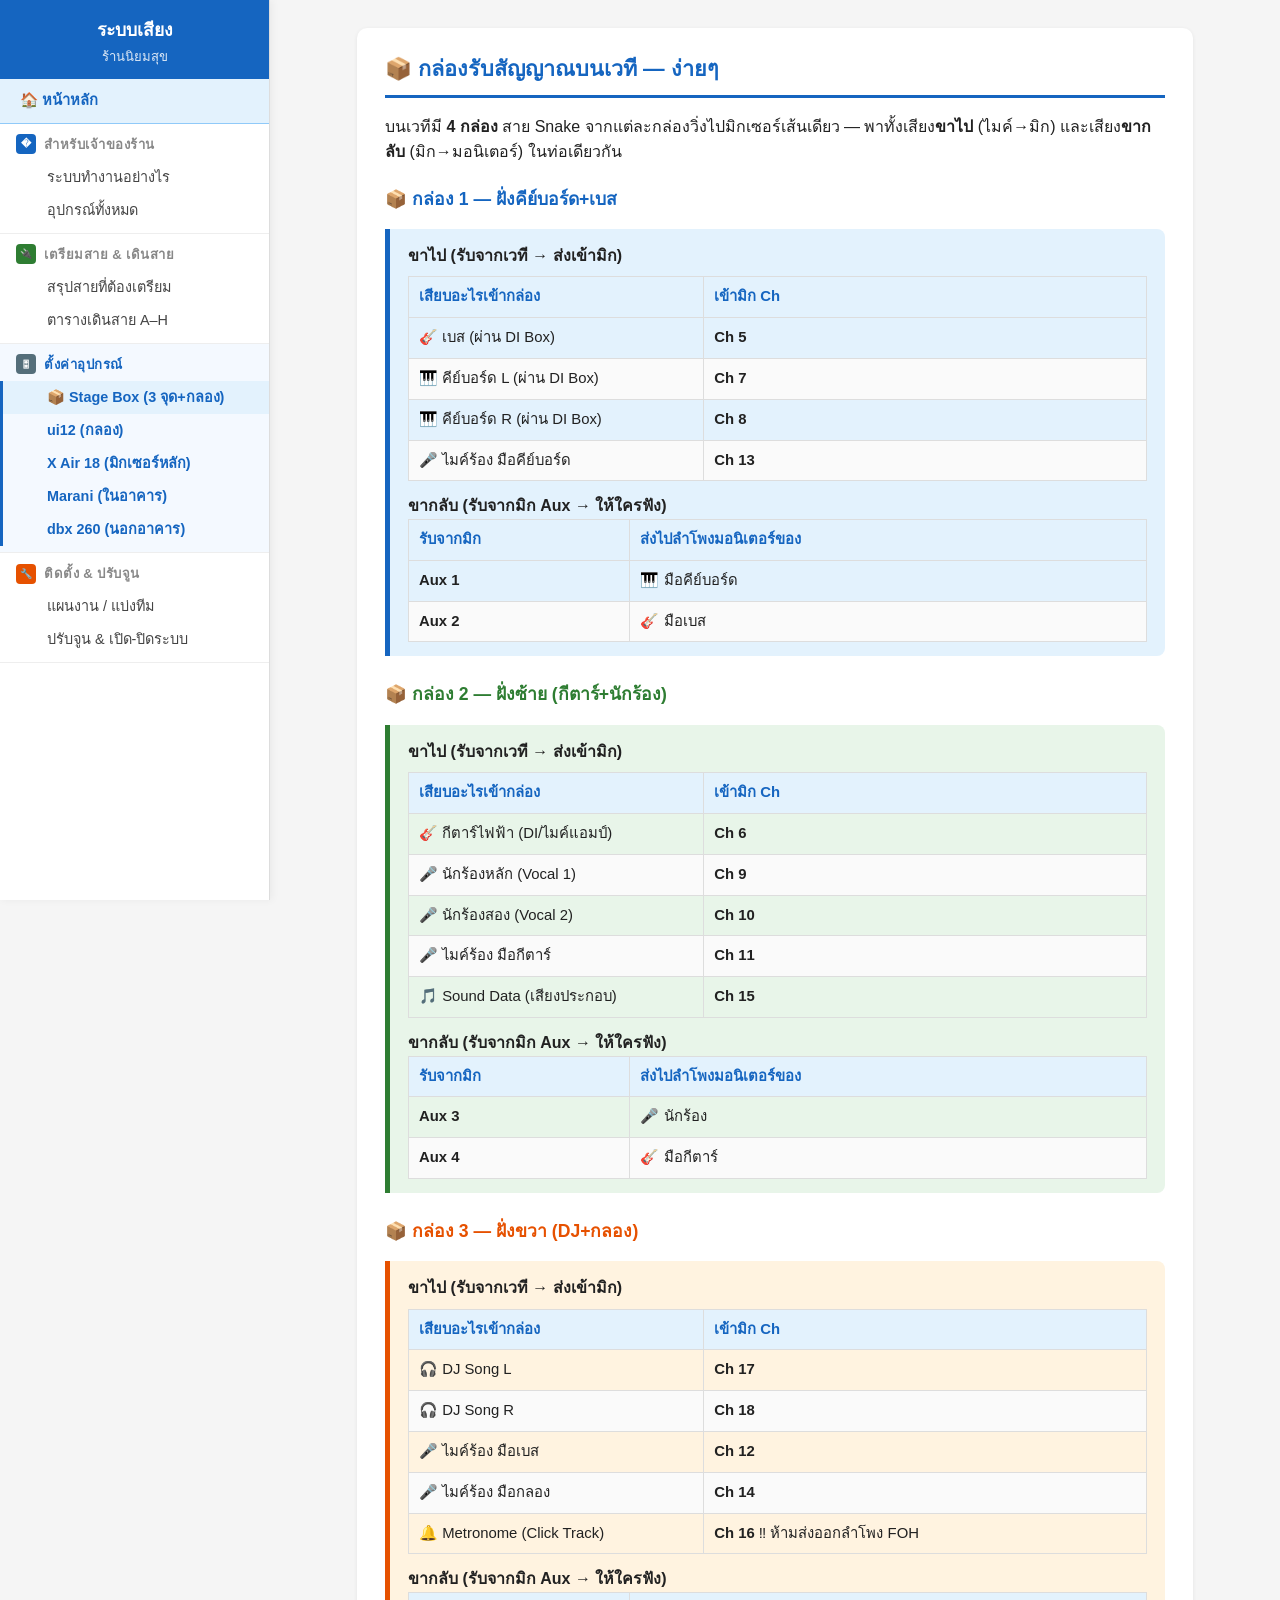
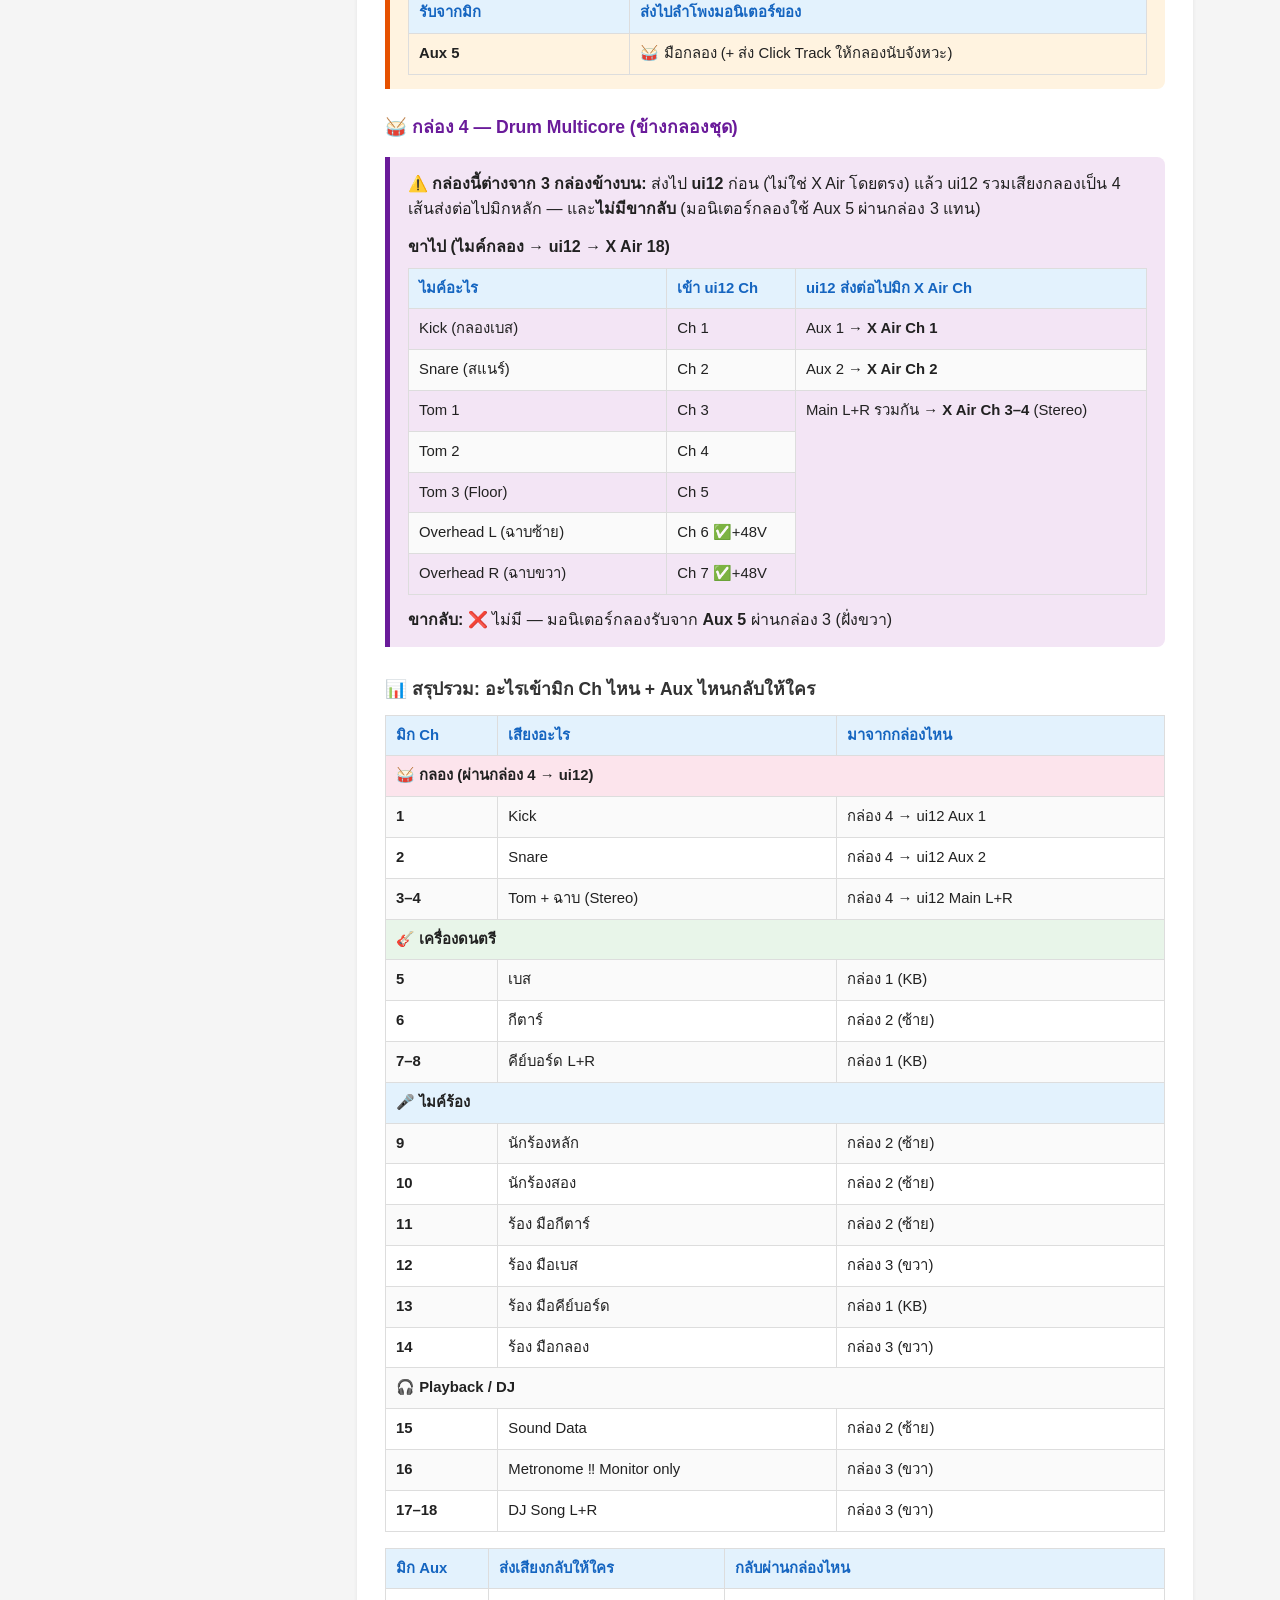
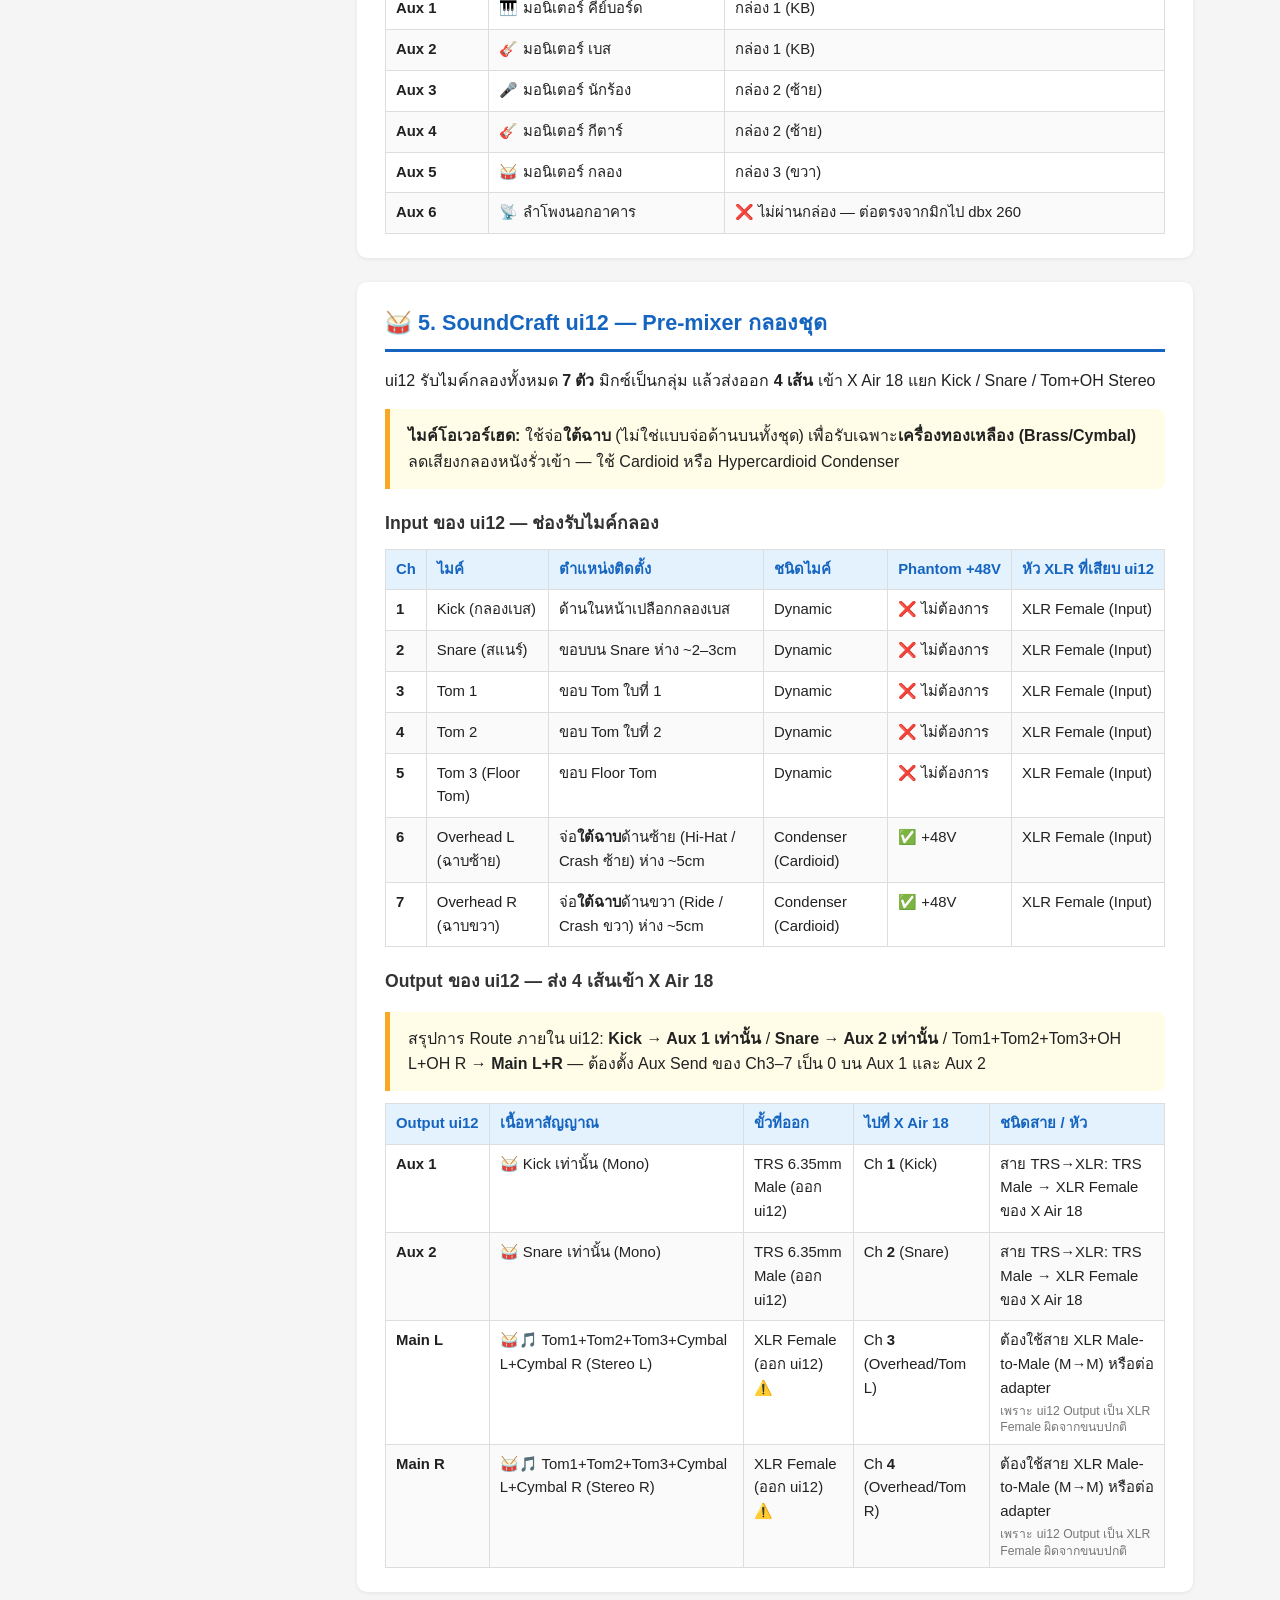
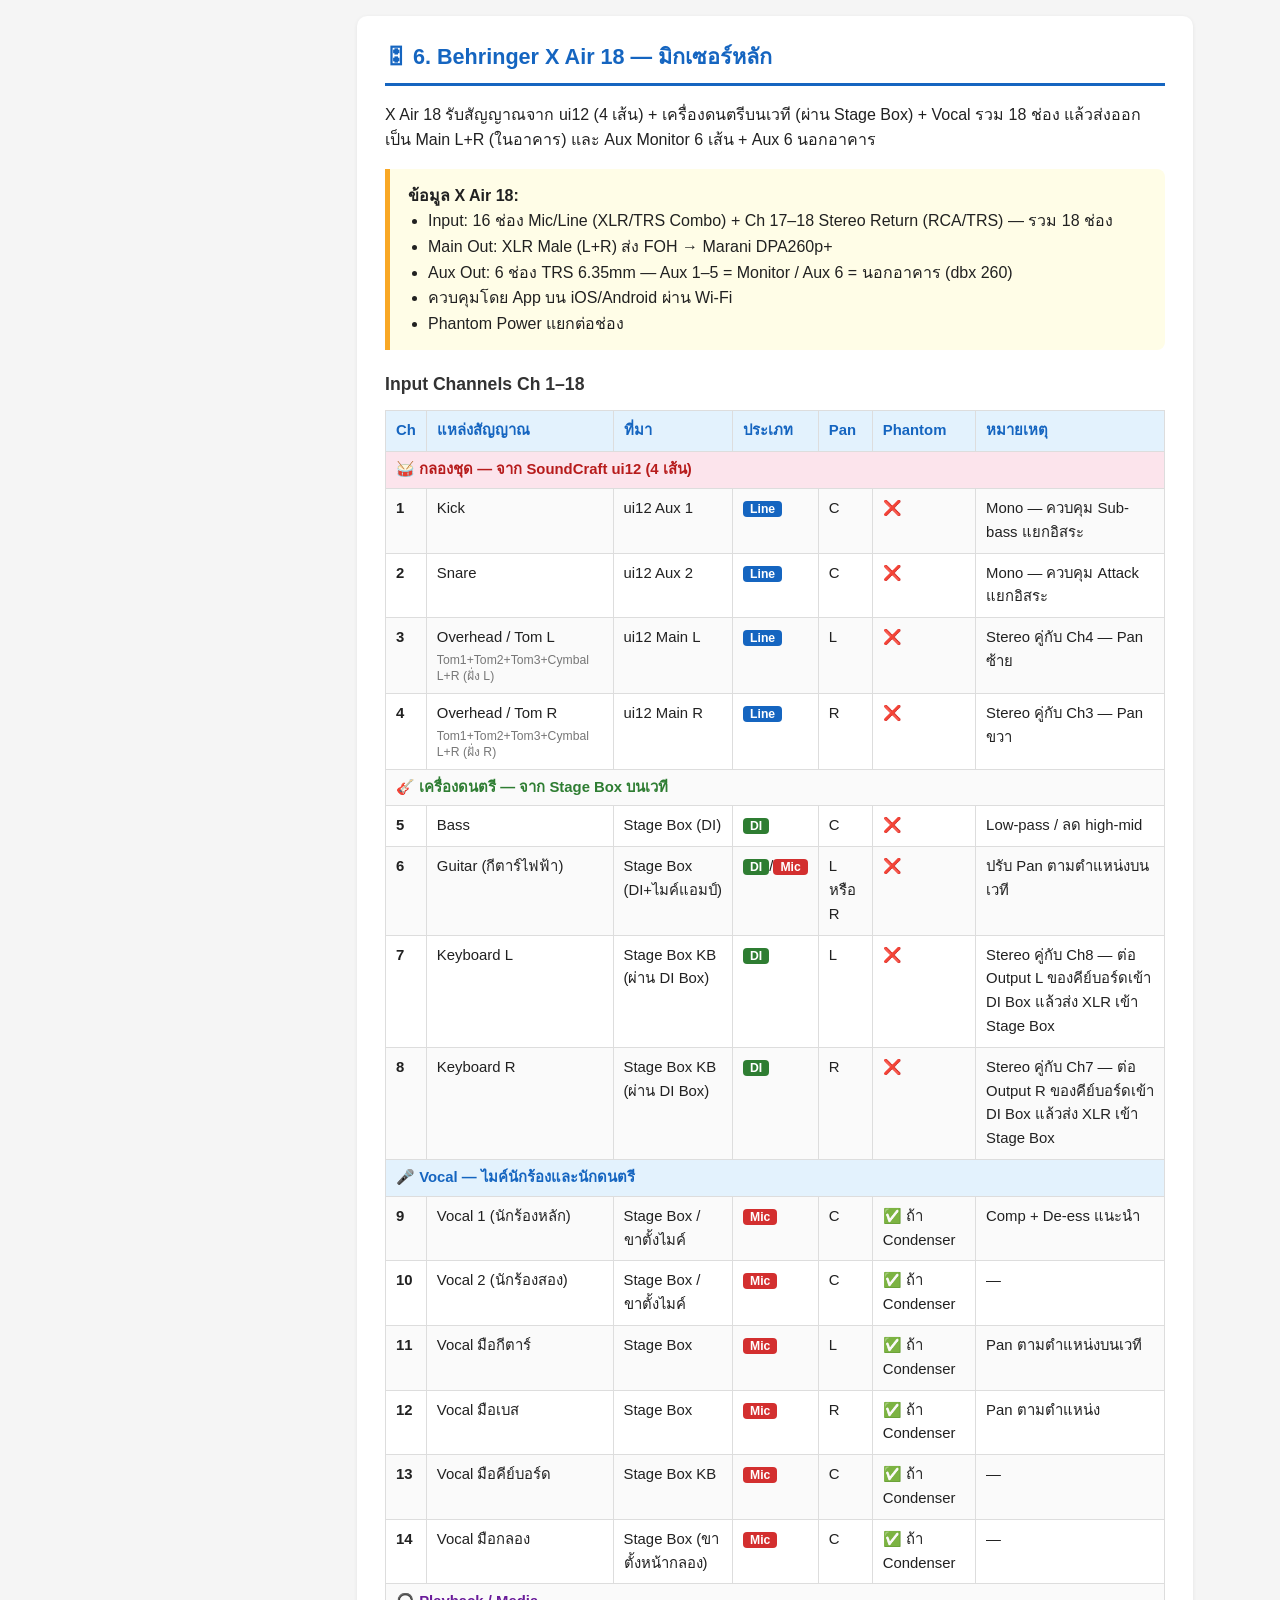
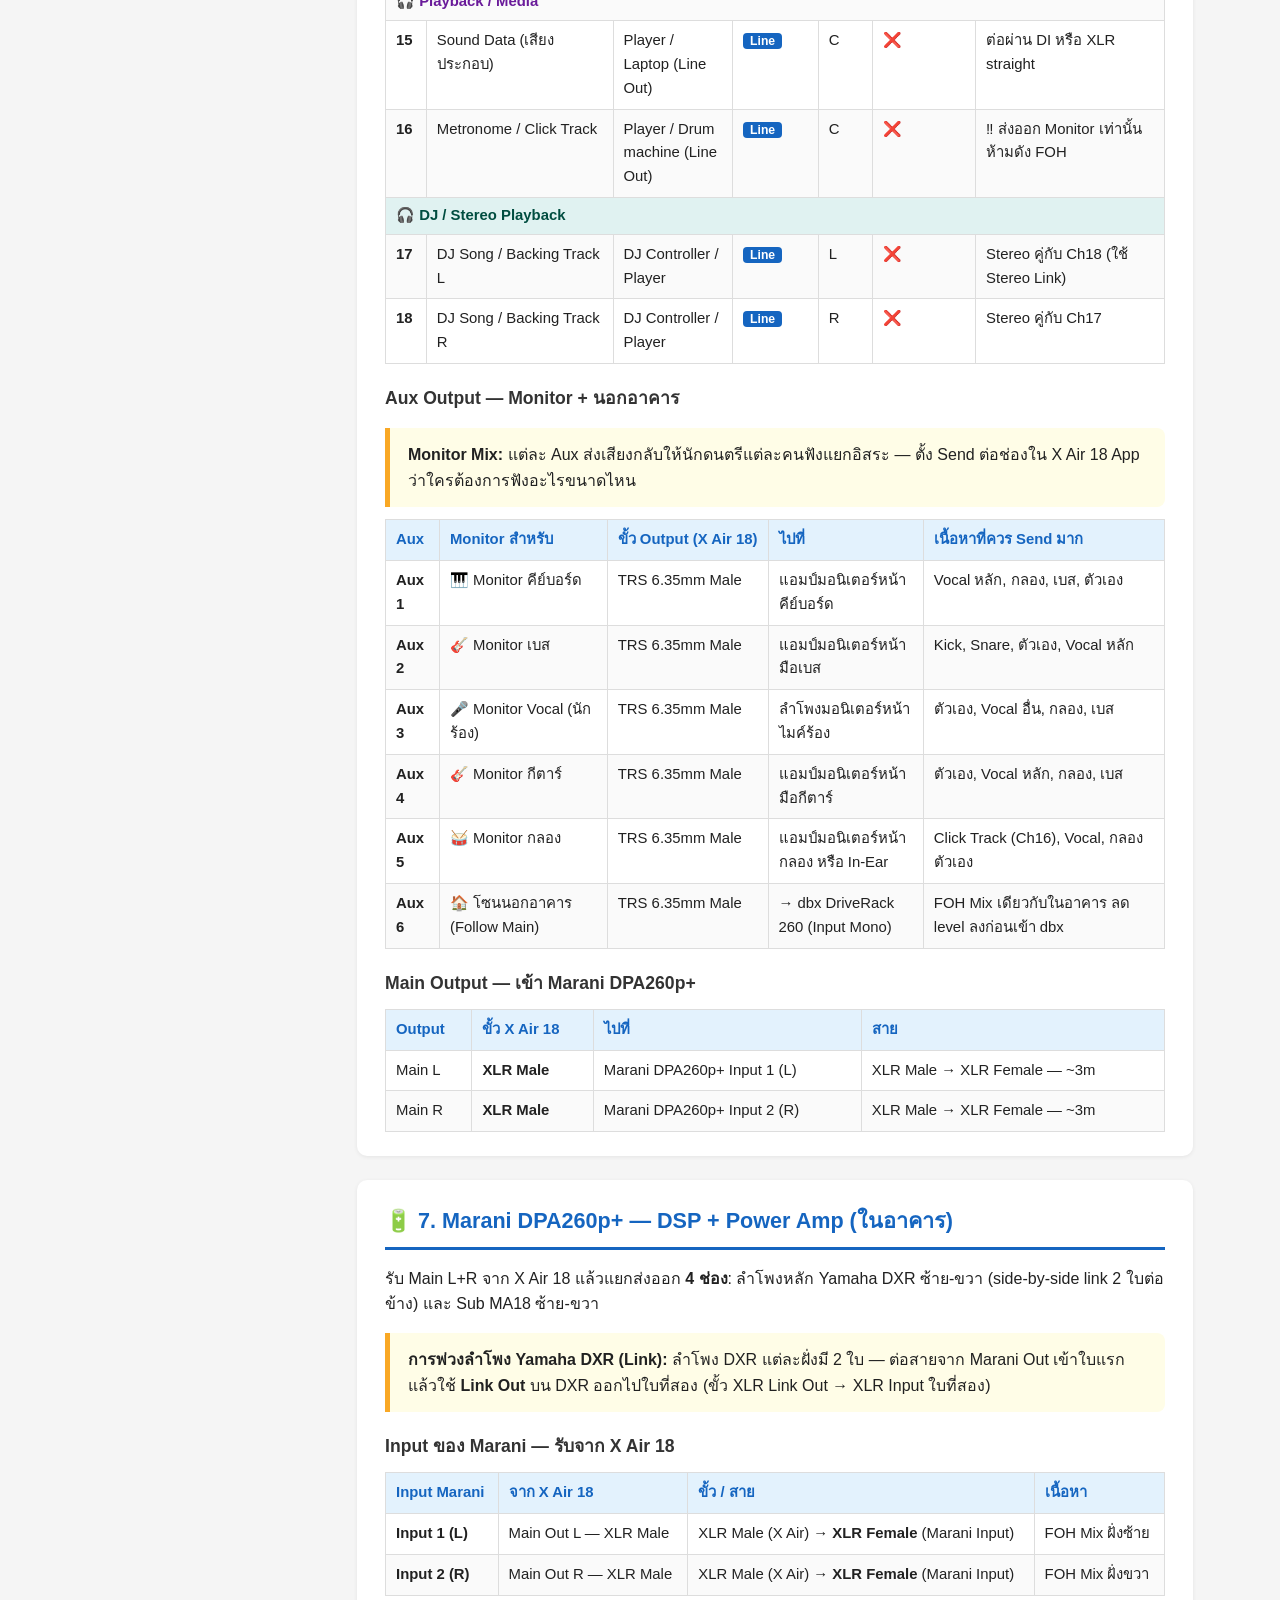
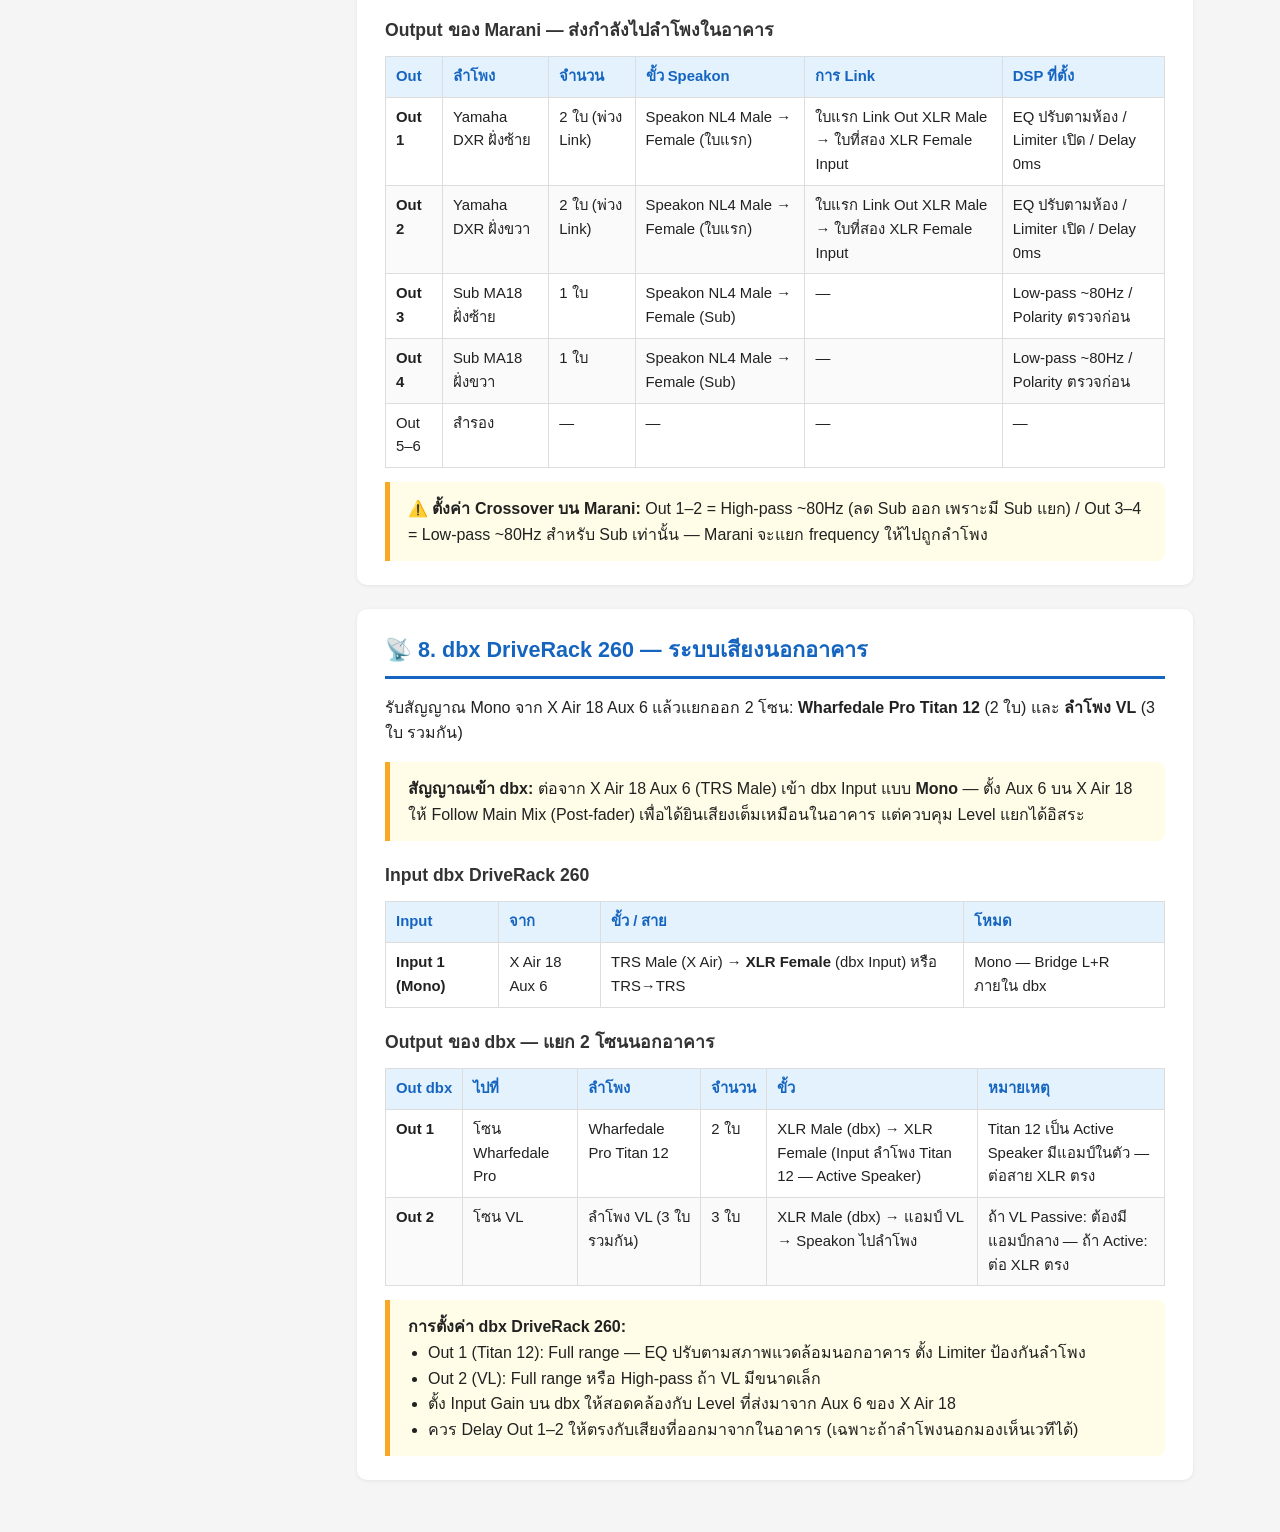
==== commit 3c249605: "refactor(devices): simplify Stage Box section - easy-to-read format" ====
--- a/devices.html
+++ b/devices.html
@@ -55,183 +55,137 @@
 
     <!-- ═══════════════════════════════════════════ Stage Box ══ -->
     <div class="section" id="stagebox">
-      <h2>📦 กล่องรับสัญญาณบนเวที (Stage Box) — รายละเอียดครบ</h2>
-      <p>บนเวทีมี <strong>Stage Box 3 จุด + Drum Multicore 1 จุด</strong> ทำหน้าที่เป็น "ด่านหน้า" รับสัญญาณจากไมค์/เครื่องดนตรี แล้วส่งผ่าน Snake Cable ไปมิกเซอร์ — และในทางกลับกัน รับเสียง Monitor กลับมาบนเวทีผ่าน Return</p>
-
-      <div class="note-box" style="background:#e3f2fd; border-left-color:#1565c0; margin-bottom:20px;">
-        <strong>🔑 หลักการ Stage Box 8in/4out:</strong>
-        <ul style="margin:0;">
-          <li><strong>8 Send</strong> — รับสัญญาณจากไมค์/เครื่องดนตรีบนเวที → ส่งไปมิกเซอร์ X Air 18 ผ่าน Snake</li>
-          <li><strong>4 Return</strong> — รับเสียง Monitor (Aux) กลับจาก X Air 18 → ส่งต่อไปลำโพงมอนิเตอร์บนเวที</li>
-          <li>Snake Cable 1 เส้นรวมทั้ง Send + Return ในท่อเดียว (~15–20m)</li>
-        </ul>
-      </div>
-
-      <!-- ═══ Stage Box KB ═══ -->
-      <h3 style="color:#1565c0;">📦 Stage Box คีย์บอร์ด (KB) — ฝั่งคีย์บอร์ด+เบส</h3>
-      <p>ตำแหน่ง: วางใกล้คีย์บอร์ดและเบส | Snake ยาว ~20m (รหัส A2)</p>
-
-      <h4>🔼 Send (ส่งจากเวที → X Air 18)</h4>
-      <table>
-        <thead><tr><th>ช่อง Stage Box</th><th>รับจาก (บนเวที)</th><th>ผ่าน</th><th>ไปที่ X Air 18</th><th>ประเภท</th><th>หมายเหตุ</th></tr></thead>
-        <tbody>
-          <tr><td><strong>Send 1</strong></td><td>เบส (Bass Guitar)</td><td>DI Box</td><td>Ch <strong>5</strong></td><td><span class="badge-di">DI</span></td><td>สาย Instrument → DI Box → XLR เข้า Stage Box</td></tr>
-          <tr><td><strong>Send 2</strong></td><td>คีย์บอร์ด Output L</td><td>DI Box ตัวที่ 1</td><td>Ch <strong>7</strong></td><td><span class="badge-di">DI</span></td><td>TRS/TS จาก KB → DI Box → XLR balanced</td></tr>
-          <tr><td><strong>Send 3</strong></td><td>คีย์บอร์ด Output R</td><td>DI Box ตัวที่ 2</td><td>Ch <strong>8</strong></td><td><span class="badge-di">DI</span></td><td>Stereo คู่กับ Ch7 — Pan L+R</td></tr>
-          <tr><td><strong>Send 4</strong></td><td>ไมค์ร้อง มือคีย์บอร์ด</td><td>—</td><td>Ch <strong>13</strong></td><td><span class="badge-mic">Mic</span></td><td>XLR จากขาตั้งไมค์ตรงเข้า Stage Box</td></tr>
-          <tr style="opacity:0.5;"><td>Send 5–8</td><td colspan="5"><em>สำรอง — ใช้เพิ่มเครื่องดนตรีได้อีก 4 ช่อง</em></td></tr>
-        </tbody>
-      </table>
-
-      <h4>🔽 Return (รับจาก X Air 18 Aux → มอนิเตอร์บนเวที)</h4>
-      <table>
-        <thead><tr><th>ช่อง Stage Box</th><th>รับจาก X Air 18</th><th>ส่งไป (บนเวที)</th><th>เนื้อหา Mix</th></tr></thead>
-        <tbody>
-          <tr><td><strong>Return 1</strong></td><td>Aux <strong>1</strong> (Monitor KB)</td><td>ลำโพงมอนิเตอร์หน้าคีย์บอร์ด</td><td>เสียงตัวเอง + Vocal + กลอง + เบส</td></tr>
-          <tr><td><strong>Return 2</strong></td><td>Aux <strong>2</strong> (Monitor เบส)</td><td>ลำโพงมอนิเตอร์หน้ามือเบส</td><td>เสียงตัวเอง + Kick + Snare + Vocal</td></tr>
-          <tr style="opacity:0.5;"><td>Return 3–4</td><td colspan="3"><em>สำรอง — ใช้เพิ่ม Monitor Mix ได้อีก 2 จุด</em></td></tr>
-        </tbody>
-      </table>
-
-      <div class="note-box" style="margin-top:10px;">
-        <strong>💡 สรุป KB Zone:</strong> มีคน 2 ตำแหน่ง (คีย์บอร์ด + เบส) → ใช้ Send 4 ช่อง + Return 2 ช่อง จากทั้งหมด 8in/4out
-      </div>
-
-      <!-- ═══ Stage Box L ═══ -->
-      <h3 style="color:#2e7d32; margin-top:28px;">📦 Stage Box ซ้าย (L) — ฝั่งกีตาร์+นักร้องหลัก</h3>
-      <p>ตำแหน่ง: วางฝั่งซ้ายของเวที (ใกล้กีตาร์+นักร้อง) | Snake ยาว ~20m (รหัส B2)</p>
-
-      <h4>🔼 Send (ส่งจากเวที → X Air 18)</h4>
-      <table>
-        <thead><tr><th>ช่อง Stage Box</th><th>รับจาก (บนเวที)</th><th>ผ่าน</th><th>ไปที่ X Air 18</th><th>ประเภท</th><th>หมายเหตุ</th></tr></thead>
-        <tbody>
-          <tr><td><strong>Send 1</strong></td><td>กีตาร์ไฟฟ้า</td><td>DI / ไมค์แอมป์</td><td>Ch <strong>6</strong></td><td><span class="badge-di">DI</span>/<span class="badge-mic">Mic</span></td><td>ใช้ DI ตรง หรือ ไมค์ที่แอมป์กีตาร์</td></tr>
-          <tr><td><strong>Send 2</strong></td><td>ไมค์ร้อง Vocal 1 (นักร้องหลัก)</td><td>—</td><td>Ch <strong>9</strong></td><td><span class="badge-mic">Mic</span></td><td>Pan Center — Comp + De-ess แนะนำ</td></tr>
-          <tr><td><strong>Send 3</strong></td><td>ไมค์ร้อง Vocal 2 (นักร้องสอง)</td><td>—</td><td>Ch <strong>10</strong></td><td><span class="badge-mic">Mic</span></td><td>Pan Center</td></tr>
-          <tr><td><strong>Send 4</strong></td><td>ไมค์ร้อง มือกีตาร์</td><td>—</td><td>Ch <strong>11</strong></td><td><span class="badge-mic">Mic</span></td><td>Pan ตามตำแหน่งบนเวที</td></tr>
-          <tr><td><strong>Send 5</strong></td><td>Sound Data (เสียงประกอบ)</td><td>Player/Laptop</td><td>Ch <strong>15</strong></td><td><span class="badge-line">Line</span></td><td>Line Out จาก Player ต่อ DI/XLR เข้า Stage Box</td></tr>
-          <tr style="opacity:0.5;"><td>Send 6–8</td><td colspan="5"><em>สำรอง — ใช้เพิ่มเครื่องดนตรีได้อีก 3 ช่อง</em></td></tr>
-        </tbody>
-      </table>
-
-      <h4>🔽 Return (รับจาก X Air 18 Aux → มอนิเตอร์บนเวที)</h4>
-      <table>
-        <thead><tr><th>ช่อง Stage Box</th><th>รับจาก X Air 18</th><th>ส่งไป (บนเวที)</th><th>เนื้อหา Mix</th></tr></thead>
-        <tbody>
-          <tr><td><strong>Return 1</strong></td><td>Aux <strong>3</strong> (Monitor Vocal)</td><td>ลำโพงมอนิเตอร์หน้านักร้อง</td><td>เสียงตัวเอง + Vocal อื่น + กลอง + เบส</td></tr>
-          <tr><td><strong>Return 2</strong></td><td>Aux <strong>4</strong> (Monitor กีตาร์)</td><td>ลำโพงมอนิเตอร์หน้ามือกีตาร์</td><td>เสียงตัวเอง + Vocal + กลอง + เบส</td></tr>
-          <tr style="opacity:0.5;"><td>Return 3–4</td><td colspan="3"><em>สำรอง</em></td></tr>
-        </tbody>
-      </table>
-
-      <div class="note-box" style="margin-top:10px;">
-        <strong>💡 สรุป L Zone:</strong> มีคน 3 ตำแหน่ง (กีตาร์ + นักร้อง 1-2) → ใช้ Send 5 ช่อง + Return 2 ช่อง — นักร้อง 2 คนฟังมอนิเตอร์ตัวเดียวกัน (Aux 3) ได้
-      </div>
-
-      <!-- ═══ Stage Box R ═══ -->
-      <h3 style="color:#e65100; margin-top:28px;">📦 Stage Box ขวา (R) — ฝั่ง DJ+กลอง</h3>
-      <p>ตำแหน่ง: วางฝั่งขวาของเวที (ใกล้ DJ / กลอง) | Snake ยาว ~15m (รหัส C2)</p>
-
-      <h4>🔼 Send (ส่งจากเวที → X Air 18)</h4>
-      <table>
-        <thead><tr><th>ช่อง Stage Box</th><th>รับจาก (บนเวที)</th><th>ผ่าน</th><th>ไปที่ X Air 18</th><th>ประเภท</th><th>หมายเหตุ</th></tr></thead>
-        <tbody>
-          <tr><td><strong>Send 1</strong></td><td>DJ Song / Backing Track L</td><td>DJ Controller</td><td>Ch <strong>17</strong></td><td><span class="badge-line">Line</span></td><td>Stereo L — ใช้ Stereo Link กับ Ch18</td></tr>
-          <tr><td><strong>Send 2</strong></td><td>DJ Song / Backing Track R</td><td>DJ Controller</td><td>Ch <strong>18</strong></td><td><span class="badge-line">Line</span></td><td>Stereo R — คู่กับ Ch17</td></tr>
-          <tr><td><strong>Send 3</strong></td><td>ไมค์ร้อง มือเบส</td><td>—</td><td>Ch <strong>12</strong></td><td><span class="badge-mic">Mic</span></td><td>มือเบสยืนฝั่งขวา — ส่งไมค์ร้องผ่าน Stage Box R</td></tr>
-          <tr><td><strong>Send 4</strong></td><td>ไมค์ร้อง มือกลอง</td><td>—</td><td>Ch <strong>14</strong></td><td><span class="badge-mic">Mic</span></td><td>ขาตั้งไมค์หน้ากลอง</td></tr>
-          <tr><td><strong>Send 5</strong></td><td>Metronome / Click Track</td><td>Player/Drum Machine</td><td>Ch <strong>16</strong></td><td><span class="badge-line">Line</span></td><td>‼️ ส่งออก <strong>Monitor เท่านั้น</strong> — ห้ามดัง FOH</td></tr>
-          <tr style="opacity:0.5;"><td>Send 6–8</td><td colspan="5"><em>สำรอง</em></td></tr>
-        </tbody>
-      </table>
-
-      <h4>🔽 Return (รับจาก X Air 18 Aux → มอนิเตอร์บนเวที)</h4>
-      <table>
-        <thead><tr><th>ช่อง Stage Box</th><th>รับจาก X Air 18</th><th>ส่งไป (บนเวที)</th><th>เนื้อหา Mix</th></tr></thead>
-        <tbody>
-          <tr><td><strong>Return 1</strong></td><td>Aux <strong>5</strong> (Monitor กลอง)</td><td>ลำโพงมอนิเตอร์หน้ากลอง / In-Ear</td><td>Click (Ch16) + Vocal + เบส — กลองได้ยินตัวเองอยู่แล้ว</td></tr>
-          <tr style="opacity:0.5;"><td>Return 2–4</td><td colspan="3"><em>สำรอง — เช่น DJ Monitor หรือ In-Ear เพิ่มเติม</em></td></tr>
-        </tbody>
-      </table>
-
-      <div class="note-box" style="margin-top:10px;">
-        <strong>💡 สรุป R Zone:</strong> มีคน 2–3 ตำแหน่ง (DJ + มือเบส + มือกลอง) → ใช้ Send 5 ช่อง + Return 1 ช่อง — Metronome ส่ง Monitor เท่านั้น!
-      </div>
-
-      <!-- ═══ Drum Multicore ═══ -->
-      <h3 style="color:#6a1b9a; margin-top:28px;">🥁 Drum Multicore — ท่อรวมสายไมค์กลอง</h3>
-      <p>ตำแหน่ง: วางข้างกลองชุด | Snake ยาว ~15m (รหัส D2) → ส่งไป <strong>ui12</strong> (ไม่ใช่ X Air โดยตรง)</p>
-
-      <div class="note-box" style="background:#f3e5f5; border-left-color:#6a1b9a; margin-bottom:12px;">
-        <strong>⚠️ Drum Multicore ≠ Stage Box:</strong> Multicore เป็น <strong>Send อย่างเดียว</strong> (12ch → ใช้ 7 ช่อง) ไม่มี Return — เสียง Monitor กลองใช้ Aux 5 ผ่าน Stage Box R Return 1 แทน
-      </div>
-
-      <h4>🔼 Send (ส่งจากกลองชุด → ui12)</h4>
-      <table>
-        <thead><tr><th>ช่อง Multicore</th><th>ไมค์</th><th>ตำแหน่งจ่อ</th><th>ไปที่ ui12</th><th>ชนิดไมค์</th><th>+48V</th></tr></thead>
-        <tbody>
-          <tr><td><strong>1</strong></td><td>Kick (กลองเบส)</td><td>ด้านในหน้าเปลือกกลอง</td><td>Ch <strong>1</strong> → Aux 1 → X Air Ch1</td><td>Dynamic</td><td>❌</td></tr>
-          <tr><td><strong>2</strong></td><td>Snare (สแนร์)</td><td>ขอบบน ห่าง ~2-3cm</td><td>Ch <strong>2</strong> → Aux 2 → X Air Ch2</td><td>Dynamic</td><td>❌</td></tr>
-          <tr><td><strong>3</strong></td><td>Tom 1</td><td>ขอบ Tom ใบที่ 1</td><td>Ch <strong>3</strong> → Main L+R → X Air Ch3-4</td><td>Dynamic</td><td>❌</td></tr>
-          <tr><td><strong>4</strong></td><td>Tom 2</td><td>ขอบ Tom ใบที่ 2</td><td>Ch <strong>4</strong> → Main L+R → X Air Ch3-4</td><td>Dynamic</td><td>❌</td></tr>
-          <tr><td><strong>5</strong></td><td>Tom 3 (Floor Tom)</td><td>ขอบ Floor Tom</td><td>Ch <strong>5</strong> → Main L+R → X Air Ch3-4</td><td>Dynamic</td><td>❌</td></tr>
-          <tr><td><strong>6</strong></td><td>Overhead L (ฉาบซ้าย)</td><td>จ่อ <strong>ใต้ฉาบ</strong> ซ้าย ~5cm</td><td>Ch <strong>6</strong> → Main L+R → X Air Ch3-4</td><td>Condenser</td><td>✅</td></tr>
-          <tr><td><strong>7</strong></td><td>Overhead R (ฉาบขวา)</td><td>จ่อ <strong>ใต้ฉาบ</strong> ขวา ~5cm</td><td>Ch <strong>7</strong> → Main L+R → X Air Ch3-4</td><td>Condenser</td><td>✅</td></tr>
-          <tr style="opacity:0.5;"><td>8–12</td><td colspan="5"><em>สำรอง — ใช้เพิ่มไมค์ได้อีก 5 ช่อง (เช่น ไมค์ใต้ Snare, Hi-Hat ฯลฯ)</em></td></tr>
-        </tbody>
-      </table>
-
-      <!-- ═══ สรุปภาพรวม ═══ -->
-      <h3 style="margin-top:28px;">📊 สรุปภาพรวม: จากเวทีไป X Air 18 ทุกช่อง</h3>
-      <table>
-        <thead><tr><th>X Air Ch</th><th>สัญญาณ</th><th>มาจาก Stage Box / Multicore</th><th>ผ่าน</th></tr></thead>
-        <tbody>
-          <tr style="background:#fce4ec;"><td colspan="4" style="font-weight:700;">🥁 กลอง (ผ่าน Drum Multicore → ui12)</td></tr>
-          <tr><td><strong>1</strong></td><td>Kick</td><td>Drum Multicore Ch1</td><td>ui12 Aux 1</td></tr>
-          <tr><td><strong>2</strong></td><td>Snare</td><td>Drum Multicore Ch2</td><td>ui12 Aux 2</td></tr>
-          <tr><td><strong>3</strong></td><td>Tom+OH Stereo L</td><td>Drum Multicore Ch3-7</td><td>ui12 Main L</td></tr>
-          <tr><td><strong>4</strong></td><td>Tom+OH Stereo R</td><td>Drum Multicore Ch3-7</td><td>ui12 Main R</td></tr>
-          <tr style="background:#e8f5e9;"><td colspan="4" style="font-weight:700;">🎸 เครื่องดนตรี (ผ่าน Stage Box)</td></tr>
-          <tr><td><strong>5</strong></td><td>Bass</td><td>Stage Box <strong>KB</strong> Send 1</td><td>DI Box → Snake A2</td></tr>
-          <tr><td><strong>6</strong></td><td>Guitar</td><td>Stage Box <strong>L</strong> Send 1</td><td>DI/Mic → Snake B2</td></tr>
-          <tr><td><strong>7</strong></td><td>Keyboard L</td><td>Stage Box <strong>KB</strong> Send 2</td><td>DI Box → Snake A2</td></tr>
-          <tr><td><strong>8</strong></td><td>Keyboard R</td><td>Stage Box <strong>KB</strong> Send 3</td><td>DI Box → Snake A2</td></tr>
-          <tr style="background:#e3f2fd;"><td colspan="4" style="font-weight:700;">🎤 Vocal (ผ่าน Stage Box)</td></tr>
-          <tr><td><strong>9</strong></td><td>Vocal 1 (นักร้องหลัก)</td><td>Stage Box <strong>L</strong> Send 2</td><td>Snake B2</td></tr>
-          <tr><td><strong>10</strong></td><td>Vocal 2 (นักร้องสอง)</td><td>Stage Box <strong>L</strong> Send 3</td><td>Snake B2</td></tr>
-          <tr><td><strong>11</strong></td><td>Vocal มือกีตาร์</td><td>Stage Box <strong>L</strong> Send 4</td><td>Snake B2</td></tr>
-          <tr><td><strong>12</strong></td><td>Vocal มือเบส</td><td>Stage Box <strong>R</strong> Send 3</td><td>Snake C2</td></tr>
-          <tr><td><strong>13</strong></td><td>Vocal มือคีย์บอร์ด</td><td>Stage Box <strong>KB</strong> Send 4</td><td>Snake A2</td></tr>
-          <tr><td><strong>14</strong></td><td>Vocal มือกลอง</td><td>Stage Box <strong>R</strong> Send 4</td><td>Snake C2</td></tr>
-          <tr style="background:#f3e5f5;"><td colspan="4" style="font-weight:700;">🎧 Playback / DJ</td></tr>
-          <tr><td><strong>15</strong></td><td>Sound Data</td><td>Stage Box <strong>L</strong> Send 5</td><td>Snake B2</td></tr>
-          <tr><td><strong>16</strong></td><td>Metronome</td><td>Stage Box <strong>R</strong> Send 5</td><td>Snake C2 ‼️ Monitor only</td></tr>
-          <tr><td><strong>17</strong></td><td>DJ Song L</td><td>Stage Box <strong>R</strong> Send 1</td><td>Snake C2</td></tr>
-          <tr><td><strong>18</strong></td><td>DJ Song R</td><td>Stage Box <strong>R</strong> Send 2</td><td>Snake C2</td></tr>
-        </tbody>
-      </table>
-
-      <h3 style="margin-top:20px;">📊 สรุป Monitor Return: จาก X Air Aux กลับเวที</h3>
-      <table>
-        <thead><tr><th>X Air Aux</th><th>สำหรับ</th><th>กลับผ่าน</th><th>ส่งไป</th><th>สาย (ตารางเดินสาย)</th></tr></thead>
-        <tbody>
-          <tr><td><strong>Aux 1</strong></td><td>🎹 Monitor คีย์บอร์ด</td><td>Stage Box <strong>KB</strong> Return 1</td><td>มอนิเตอร์หน้า KB</td><td>H1 (TRS→XLR ~10m from X Air → Snake A2 Return)</td></tr>
-          <tr><td><strong>Aux 2</strong></td><td>🎸 Monitor เบส</td><td>Stage Box <strong>KB</strong> Return 2</td><td>มอนิเตอร์หน้ามือเบส</td><td>H2 (TRS→XLR ~10m)</td></tr>
-          <tr><td><strong>Aux 3</strong></td><td>🎤 Monitor Vocal</td><td>Stage Box <strong>L</strong> Return 1</td><td>มอนิเตอร์หน้านักร้อง</td><td>H3 (TRS→XLR ~8m)</td></tr>
-          <tr><td><strong>Aux 4</strong></td><td>🎸 Monitor กีตาร์</td><td>Stage Box <strong>L</strong> Return 2</td><td>มอนิเตอร์หน้ากีตาร์</td><td>H4 (TRS→XLR ~10m)</td></tr>
-          <tr><td><strong>Aux 5</strong></td><td>🥁 Monitor กลอง</td><td>Stage Box <strong>R</strong> Return 1</td><td>มอนิเตอร์หน้ากลอง/In-Ear</td><td>H5 (TRS→XLR ~5m)</td></tr>
-          <tr style="background:#fff3e0;"><td><strong>Aux 6</strong></td><td>📡 นอกอาคาร</td><td>—</td><td>dbx 260 (ไม่ผ่าน Stage Box)</td><td>G1 (TRS→XLR ~5m ตรงจาก X Air)</td></tr>
-        </tbody>
-      </table>
-
-      <div class="note-box" style="margin-top:16px; background:#fff3e0; border-left-color:#e65100;">
-        <strong>⚠️ การต่อ Monitor Return:</strong>
-        <ul style="margin:0;">
-          <li>สาย H1–H5 (TRS→XLR) ต่อจาก X Air Aux Output → <strong>เข้า Return ของ Snake</strong> ที่ฝั่งมิกเซอร์</li>
-          <li>ที่ฝั่งเวที สาย Return จะออกจาก Stage Box → ต่อสาย XLR สั้นๆ (~3m) ไปลำโพงมอนิเตอร์</li>
-          <li>Snake 1 เส้นพาทั้ง Send + Return ไม่ต้องเดินสายมอนิเตอร์แยก 20m!</li>
-        </ul>
-      </div>
+      <h2>📦 กล่องรับสัญญาณบนเวที — ง่ายๆ</h2>
+      <p>บนเวทีมี <strong>4 กล่อง</strong> สาย Snake จากแต่ละกล่องวิ่งไปมิกเซอร์เส้นเดียว — พาทั้งเสียง<strong>ขาไป</strong> (ไมค์→มิก) และเสียง<strong>ขากลับ</strong> (มิก→มอนิเตอร์) ในท่อเดียวกัน</p>
+
+      <!-- ═══ กล่อง 1: KB ═══ -->
+      <h3 style="color:#1565c0;">📦 กล่อง 1 — ฝั่งคีย์บอร์ด+เบส</h3>
+      <div class="note-box" style="background:#e3f2fd; border-left-color:#1565c0;">
+        <p style="margin:0 0 8px;"><strong>ขาไป (รับจากเวที → ส่งเข้ามิก)</strong></p>
+        <table style="margin:0;">
+          <thead><tr><th style="width:40%;">เสียบอะไรเข้ากล่อง</th><th>เข้ามิก Ch</th></tr></thead>
+          <tbody>
+            <tr><td>🎸 เบส (ผ่าน DI Box)</td><td><strong>Ch 5</strong></td></tr>
+            <tr><td>🎹 คีย์บอร์ด L (ผ่าน DI Box)</td><td><strong>Ch 7</strong></td></tr>
+            <tr><td>🎹 คีย์บอร์ด R (ผ่าน DI Box)</td><td><strong>Ch 8</strong></td></tr>
+            <tr><td>🎤 ไมค์ร้อง มือคีย์บอร์ด</td><td><strong>Ch 13</strong></td></tr>
+          </tbody>
+        </table>
+        <p style="margin:12px 0 0;"><strong>ขากลับ (รับจากมิก Aux → ให้ใครฟัง)</strong></p>
+        <table style="margin:0;">
+          <thead><tr><th style="width:30%;">รับจากมิก</th><th>ส่งไปลำโพงมอนิเตอร์ของ</th></tr></thead>
+          <tbody>
+            <tr><td><strong>Aux 1</strong></td><td>🎹 มือคีย์บอร์ด</td></tr>
+            <tr><td><strong>Aux 2</strong></td><td>🎸 มือเบส</td></tr>
+          </tbody>
+        </table>
+      </div>
+
+      <!-- ═══ กล่อง 2: L ═══ -->
+      <h3 style="color:#2e7d32; margin-top:24px;">📦 กล่อง 2 — ฝั่งซ้าย (กีตาร์+นักร้อง)</h3>
+      <div class="note-box" style="background:#e8f5e9; border-left-color:#2e7d32;">
+        <p style="margin:0 0 8px;"><strong>ขาไป (รับจากเวที → ส่งเข้ามิก)</strong></p>
+        <table style="margin:0;">
+          <thead><tr><th style="width:40%;">เสียบอะไรเข้ากล่อง</th><th>เข้ามิก Ch</th></tr></thead>
+          <tbody>
+            <tr><td>🎸 กีตาร์ไฟฟ้า (DI/ไมค์แอมป์)</td><td><strong>Ch 6</strong></td></tr>
+            <tr><td>🎤 นักร้องหลัก (Vocal 1)</td><td><strong>Ch 9</strong></td></tr>
+            <tr><td>🎤 นักร้องสอง (Vocal 2)</td><td><strong>Ch 10</strong></td></tr>
+            <tr><td>🎤 ไมค์ร้อง มือกีตาร์</td><td><strong>Ch 11</strong></td></tr>
+            <tr><td>🎵 Sound Data (เสียงประกอบ)</td><td><strong>Ch 15</strong></td></tr>
+          </tbody>
+        </table>
+        <p style="margin:12px 0 0;"><strong>ขากลับ (รับจากมิก Aux → ให้ใครฟัง)</strong></p>
+        <table style="margin:0;">
+          <thead><tr><th style="width:30%;">รับจากมิก</th><th>ส่งไปลำโพงมอนิเตอร์ของ</th></tr></thead>
+          <tbody>
+            <tr><td><strong>Aux 3</strong></td><td>🎤 นักร้อง</td></tr>
+            <tr><td><strong>Aux 4</strong></td><td>🎸 มือกีตาร์</td></tr>
+          </tbody>
+        </table>
+      </div>
+
+      <!-- ═══ กล่อง 3: R ═══ -->
+      <h3 style="color:#e65100; margin-top:24px;">📦 กล่อง 3 — ฝั่งขวา (DJ+กลอง)</h3>
+      <div class="note-box" style="background:#fff3e0; border-left-color:#e65100;">
+        <p style="margin:0 0 8px;"><strong>ขาไป (รับจากเวที → ส่งเข้ามิก)</strong></p>
+        <table style="margin:0;">
+          <thead><tr><th style="width:40%;">เสียบอะไรเข้ากล่อง</th><th>เข้ามิก Ch</th></tr></thead>
+          <tbody>
+            <tr><td>🎧 DJ Song L</td><td><strong>Ch 17</strong></td></tr>
+            <tr><td>🎧 DJ Song R</td><td><strong>Ch 18</strong></td></tr>
+            <tr><td>🎤 ไมค์ร้อง มือเบส</td><td><strong>Ch 12</strong></td></tr>
+            <tr><td>🎤 ไมค์ร้อง มือกลอง</td><td><strong>Ch 14</strong></td></tr>
+            <tr><td>🔔 Metronome (Click Track)</td><td><strong>Ch 16</strong> ‼️ ห้ามส่งออกลำโพง FOH</td></tr>
+          </tbody>
+        </table>
+        <p style="margin:12px 0 0;"><strong>ขากลับ (รับจากมิก Aux → ให้ใครฟัง)</strong></p>
+        <table style="margin:0;">
+          <thead><tr><th style="width:30%;">รับจากมิก</th><th>ส่งไปลำโพงมอนิเตอร์ของ</th></tr></thead>
+          <tbody>
+            <tr><td><strong>Aux 5</strong></td><td>🥁 มือกลอง (+ ส่ง Click Track ให้กลองนับจังหวะ)</td></tr>
+          </tbody>
+        </table>
+      </div>
+
+      <!-- ═══ กล่อง 4: กลอง ═══ -->
+      <h3 style="color:#6a1b9a; margin-top:24px;">🥁 กล่อง 4 — Drum Multicore (ข้างกลองชุด)</h3>
+      <div class="note-box" style="background:#f3e5f5; border-left-color:#6a1b9a;">
+        <p style="margin:0 0 4px;"><strong>⚠️ กล่องนี้ต่างจาก 3 กล่องข้างบน:</strong> ส่งไป <strong>ui12</strong> ก่อน (ไม่ใช่ X Air โดยตรง) แล้ว ui12 รวมเสียงกลองเป็น 4 เส้นส่งต่อไปมิกหลัก — และ<strong>ไม่มีขากลับ</strong> (มอนิเตอร์กลองใช้ Aux 5 ผ่านกล่อง 3 แทน)</p>
+        <p style="margin:12px 0 8px;"><strong>ขาไป (ไมค์กลอง → ui12 → X Air 18)</strong></p>
+        <table style="margin:0;">
+          <thead><tr><th style="width:35%;">ไมค์อะไร</th><th>เข้า ui12 Ch</th><th>ui12 ส่งต่อไปมิก X Air Ch</th></tr></thead>
+          <tbody>
+            <tr><td>Kick (กลองเบส)</td><td>Ch 1</td><td>Aux 1 → <strong>X Air Ch 1</strong></td></tr>
+            <tr><td>Snare (สแนร์)</td><td>Ch 2</td><td>Aux 2 → <strong>X Air Ch 2</strong></td></tr>
+            <tr><td>Tom 1</td><td>Ch 3</td><td rowspan="5">Main L+R รวมกัน → <strong>X Air Ch 3–4</strong> (Stereo)</td></tr>
+            <tr><td>Tom 2</td><td>Ch 4</td></tr>
+            <tr><td>Tom 3 (Floor)</td><td>Ch 5</td></tr>
+            <tr><td>Overhead L (ฉาบซ้าย)</td><td>Ch 6 ✅+48V</td></tr>
+            <tr><td>Overhead R (ฉาบขวา)</td><td>Ch 7 ✅+48V</td></tr>
+          </tbody>
+        </table>
+        <p style="margin:12px 0 0;"><strong>ขากลับ:</strong> ❌ ไม่มี — มอนิเตอร์กลองรับจาก <strong>Aux 5</strong> ผ่านกล่อง 3 (ฝั่งขวา)</p>
+      </div>
+
+      <!-- ═══ สรุป 1 ตาราง ═══ -->
+      <h3 style="margin-top:28px;">📊 สรุปรวม: อะไรเข้ามิก Ch ไหน + Aux ไหนกลับให้ใคร</h3>
+      <table>
+        <thead><tr><th>มิก Ch</th><th>เสียงอะไร</th><th>มาจากกล่องไหน</th></tr></thead>
+        <tbody>
+          <tr style="background:#fce4ec;"><td colspan="3" style="font-weight:700;">🥁 กลอง (ผ่านกล่อง 4 → ui12)</td></tr>
+          <tr><td><strong>1</strong></td><td>Kick</td><td>กล่อง 4 → ui12 Aux 1</td></tr>
+          <tr><td><strong>2</strong></td><td>Snare</td><td>กล่อง 4 → ui12 Aux 2</td></tr>
+          <tr><td><strong>3–4</strong></td><td>Tom + ฉาบ (Stereo)</td><td>กล่อง 4 → ui12 Main L+R</td></tr>
+          <tr style="background:#e8f5e9;"><td colspan="3" style="font-weight:700;">🎸 เครื่องดนตรี</td></tr>
+          <tr><td><strong>5</strong></td><td>เบส</td><td>กล่อง 1 (KB)</td></tr>
+          <tr><td><strong>6</strong></td><td>กีตาร์</td><td>กล่อง 2 (ซ้าย)</td></tr>
+          <tr><td><strong>7–8</strong></td><td>คีย์บอร์ด L+R</td><td>กล่อง 1 (KB)</td></tr>
+          <tr style="background:#e3f2fd;"><td colspan="3" style="font-weight:700;">🎤 ไมค์ร้อง</td></tr>
+          <tr><td><strong>9</strong></td><td>นักร้องหลัก</td><td>กล่อง 2 (ซ้าย)</td></tr>
+          <tr><td><strong>10</strong></td><td>นักร้องสอง</td><td>กล่อง 2 (ซ้าย)</td></tr>
+          <tr><td><strong>11</strong></td><td>ร้อง มือกีตาร์</td><td>กล่อง 2 (ซ้าย)</td></tr>
+          <tr><td><strong>12</strong></td><td>ร้อง มือเบส</td><td>กล่อง 3 (ขวา)</td></tr>
+          <tr><td><strong>13</strong></td><td>ร้อง มือคีย์บอร์ด</td><td>กล่อง 1 (KB)</td></tr>
+          <tr><td><strong>14</strong></td><td>ร้อง มือกลอง</td><td>กล่อง 3 (ขวา)</td></tr>
+          <tr style="background:#f3e5f5;"><td colspan="3" style="font-weight:700;">🎧 Playback / DJ</td></tr>
+          <tr><td><strong>15</strong></td><td>Sound Data</td><td>กล่อง 2 (ซ้าย)</td></tr>
+          <tr><td><strong>16</strong></td><td>Metronome ‼️ Monitor only</td><td>กล่อง 3 (ขวา)</td></tr>
+          <tr><td><strong>17–18</strong></td><td>DJ Song L+R</td><td>กล่อง 3 (ขวา)</td></tr>
+        </tbody>
+      </table>
+
+      <table style="margin-top:16px;">
+        <thead><tr><th>มิก Aux</th><th>ส่งเสียงกลับให้ใคร</th><th>กลับผ่านกล่องไหน</th></tr></thead>
+        <tbody>
+          <tr><td><strong>Aux 1</strong></td><td>🎹 มอนิเตอร์ คีย์บอร์ด</td><td>กล่อง 1 (KB)</td></tr>
+          <tr><td><strong>Aux 2</strong></td><td>🎸 มอนิเตอร์ เบส</td><td>กล่อง 1 (KB)</td></tr>
+          <tr><td><strong>Aux 3</strong></td><td>🎤 มอนิเตอร์ นักร้อง</td><td>กล่อง 2 (ซ้าย)</td></tr>
+          <tr><td><strong>Aux 4</strong></td><td>🎸 มอนิเตอร์ กีตาร์</td><td>กล่อง 2 (ซ้าย)</td></tr>
+          <tr><td><strong>Aux 5</strong></td><td>🥁 มอนิเตอร์ กลอง</td><td>กล่อง 3 (ขวา)</td></tr>
+          <tr style="background:#fff3e0;"><td><strong>Aux 6</strong></td><td>📡 ลำโพงนอกอาคาร</td><td>❌ ไม่ผ่านกล่อง — ต่อตรงจากมิกไป dbx 260</td></tr>
+        </tbody>
+      </table>
     </div>
 
     <!-- ═══════════════════════════════════════════ ui12 ══ -->
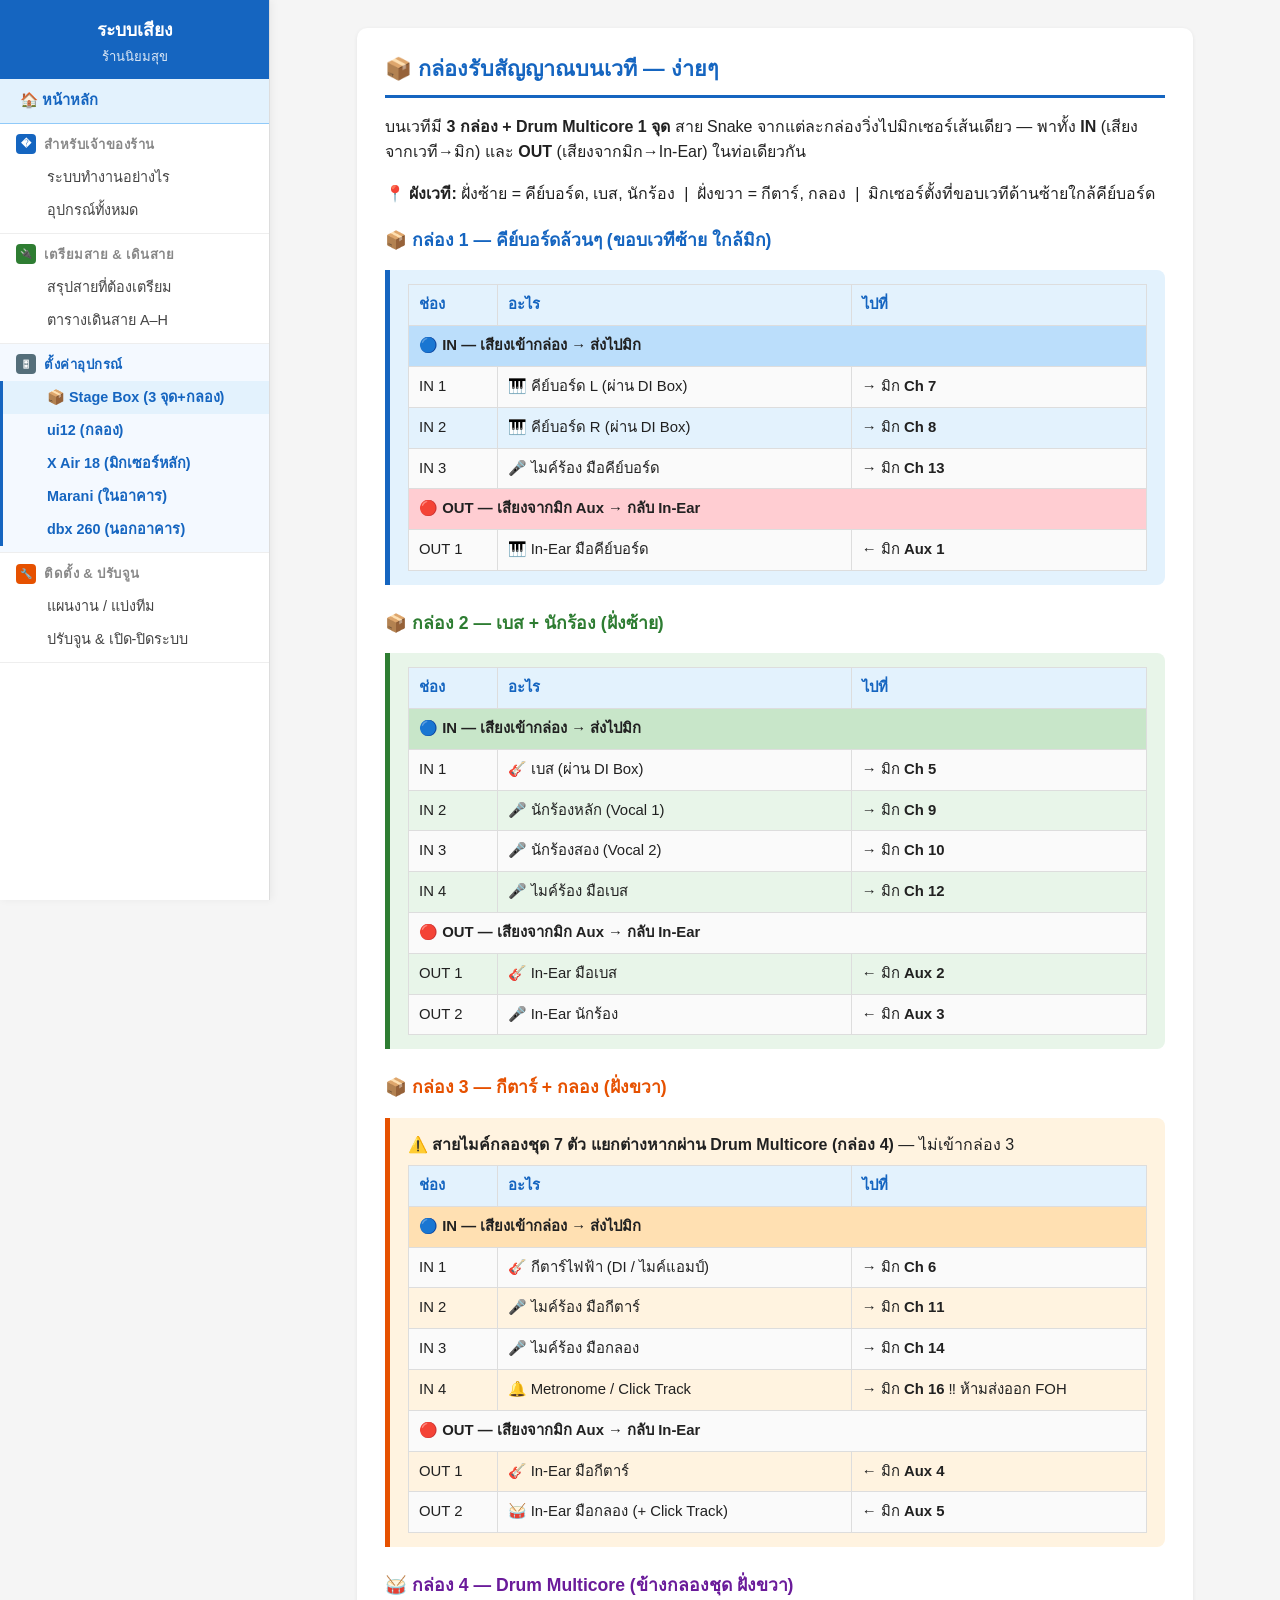
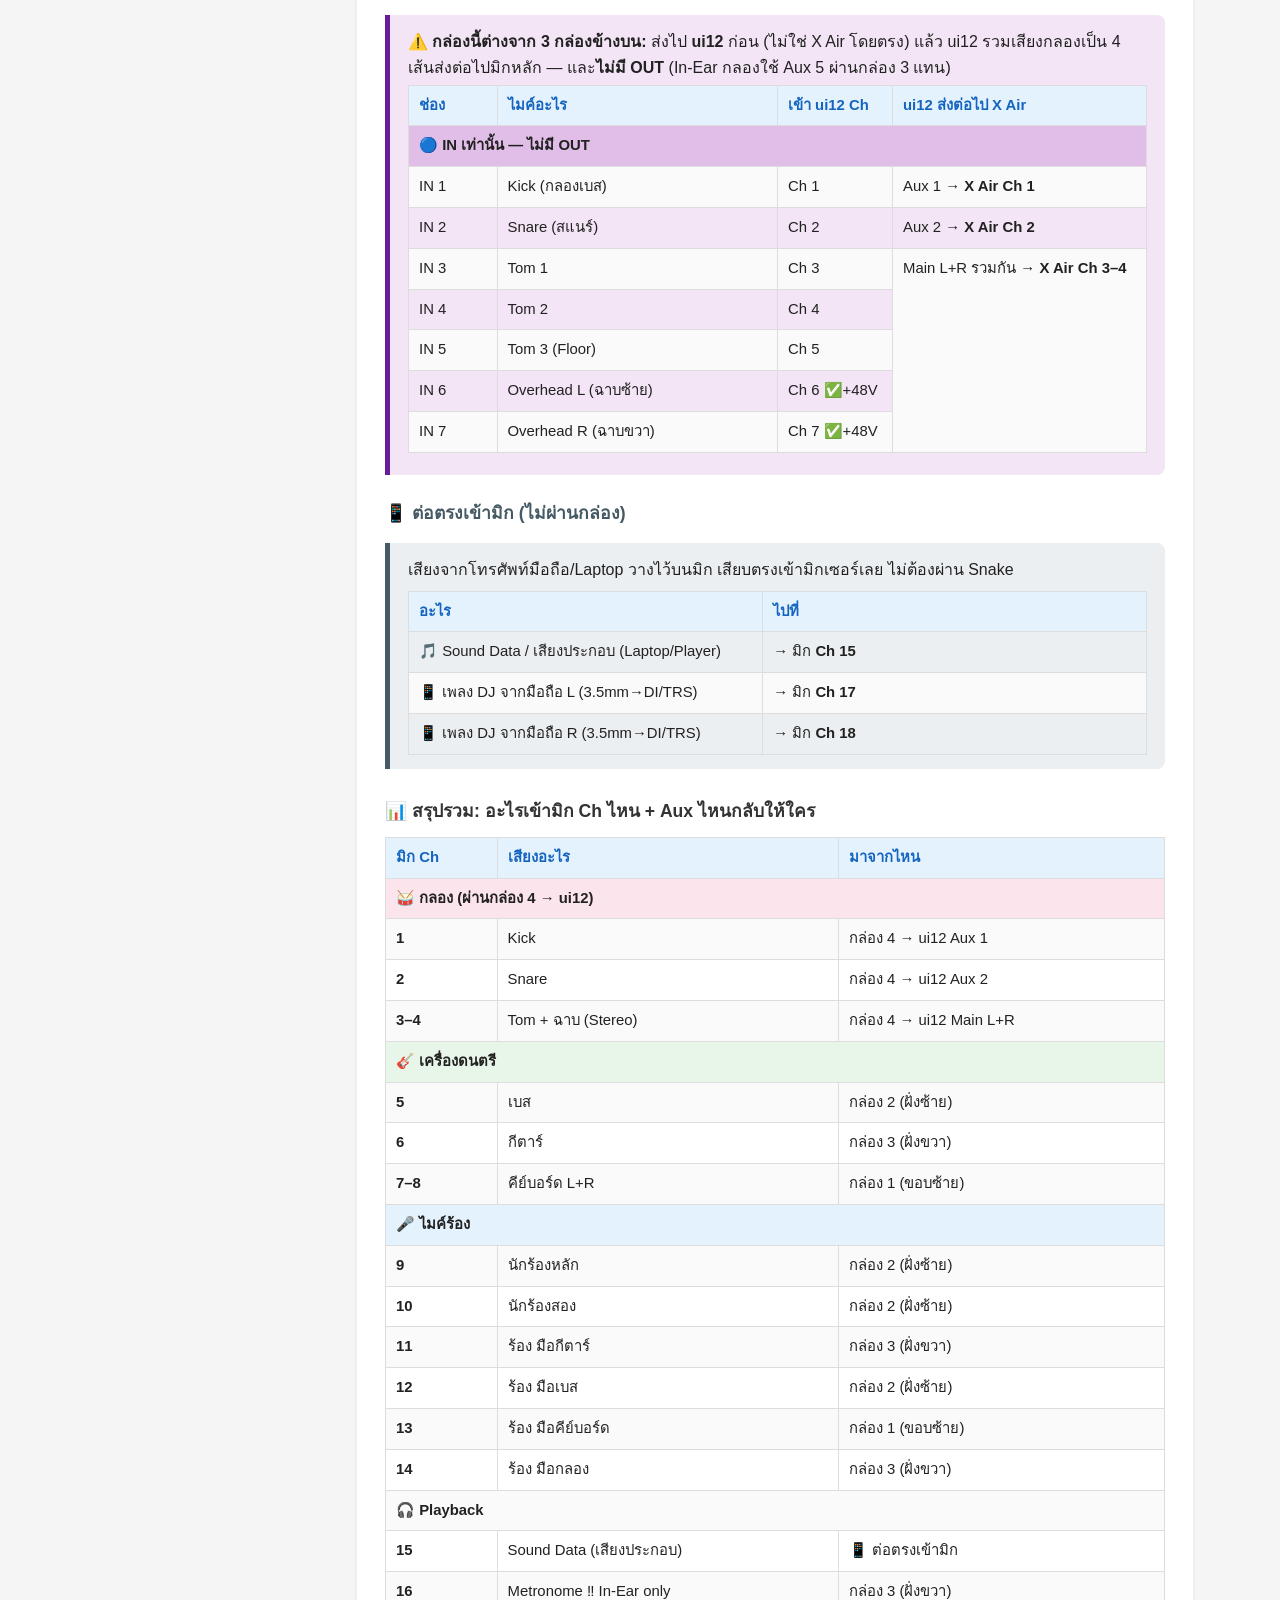
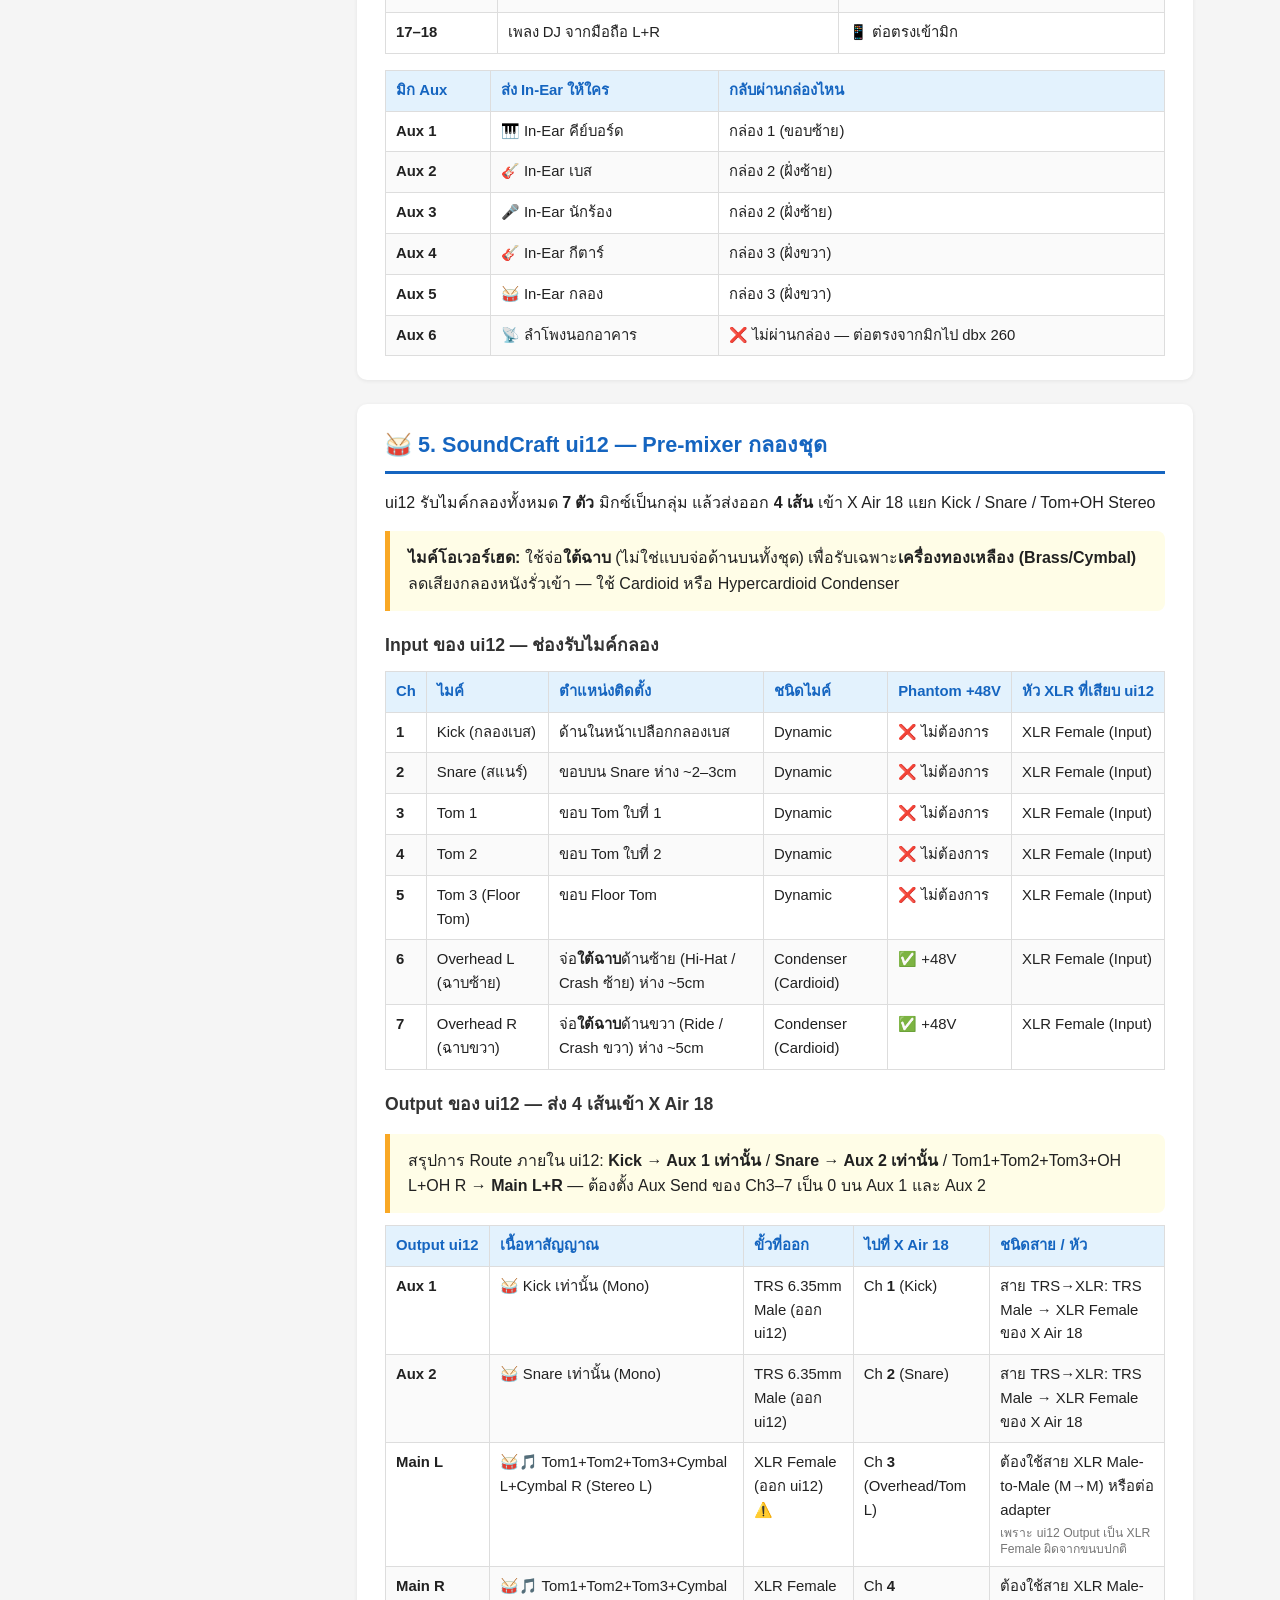
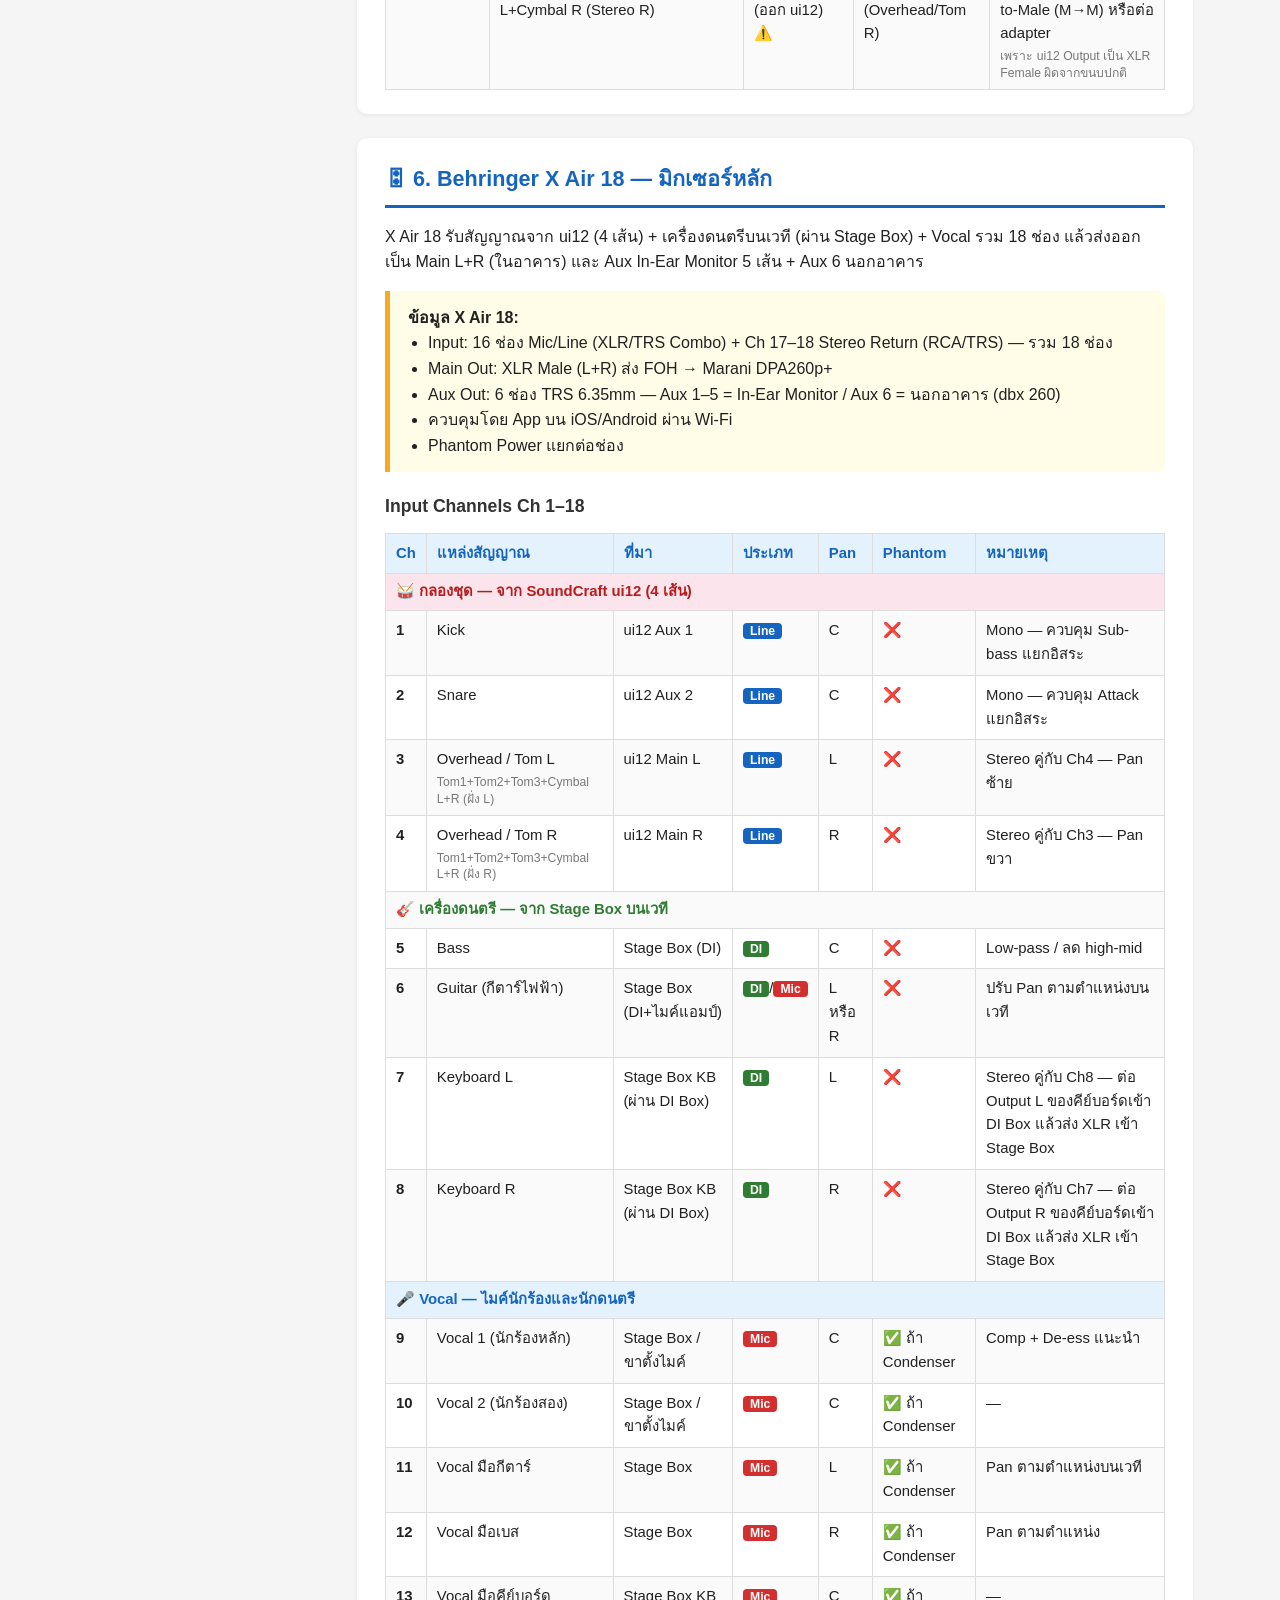
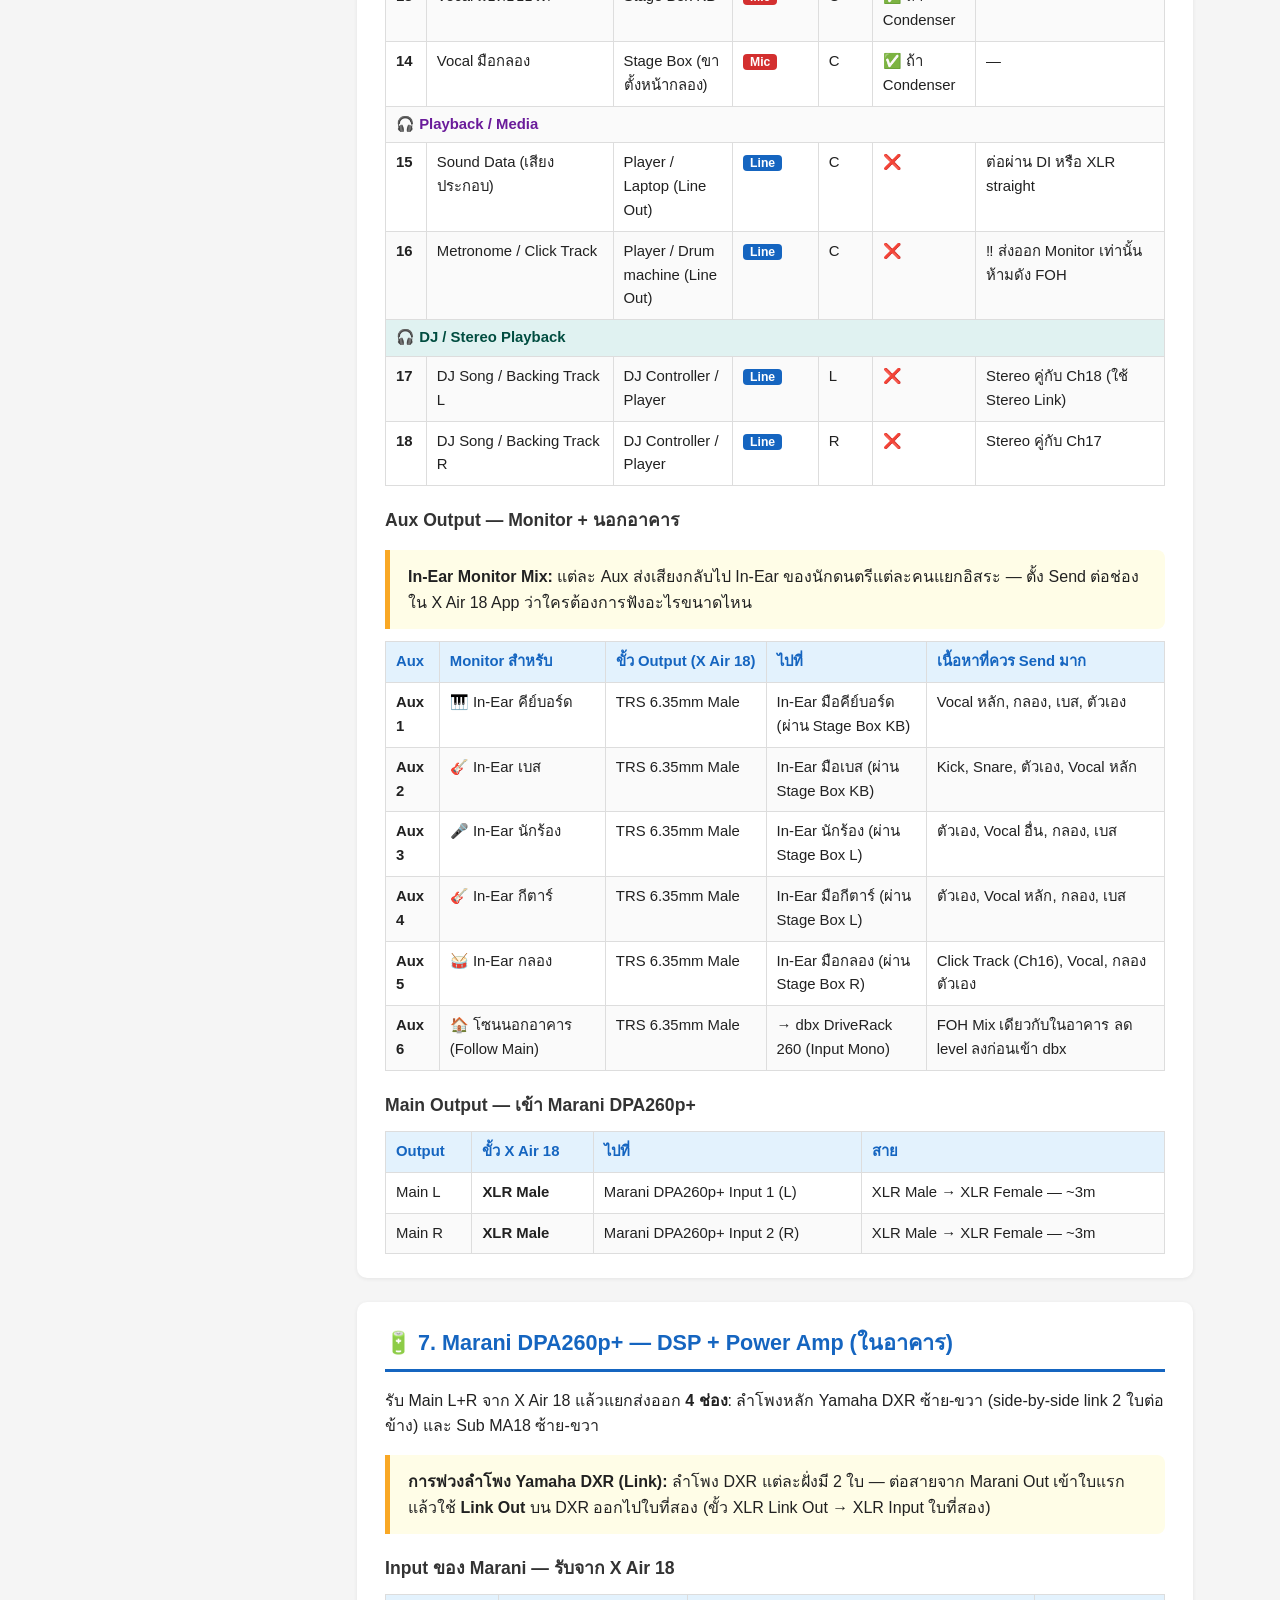
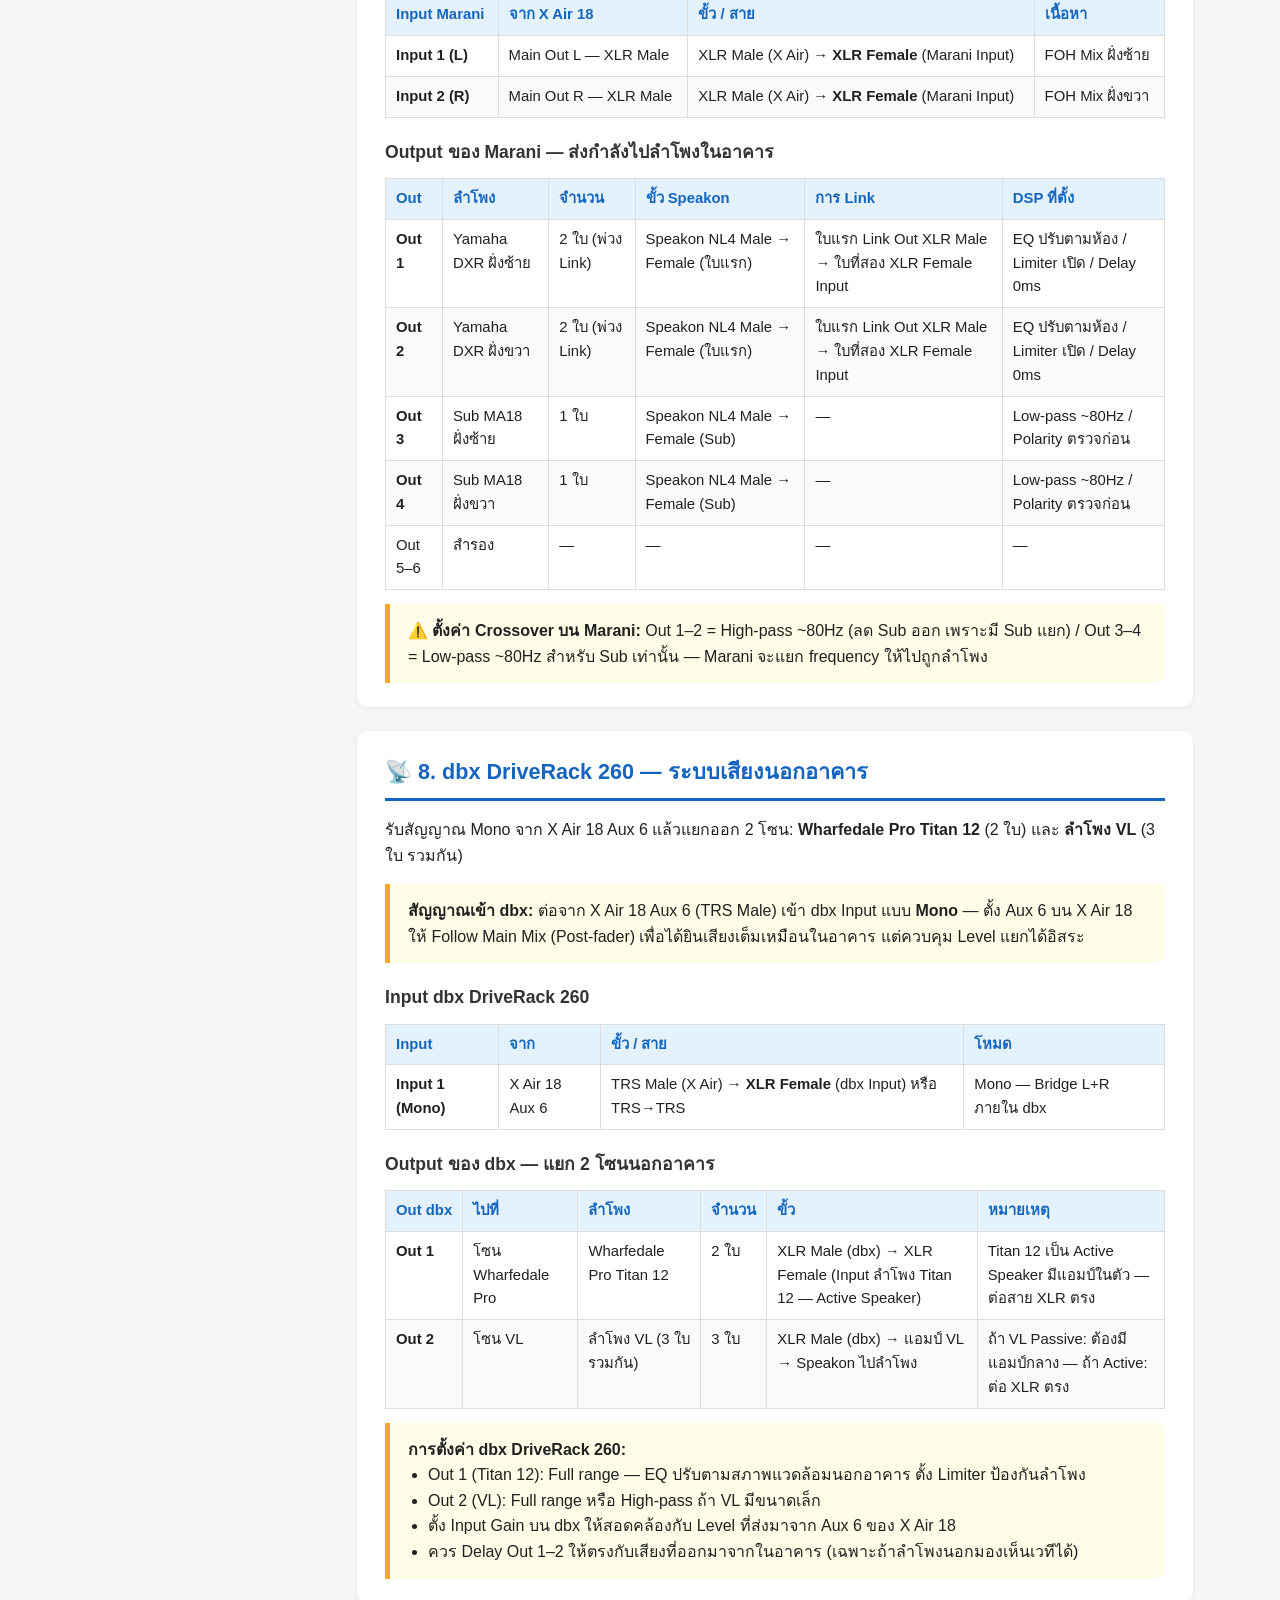
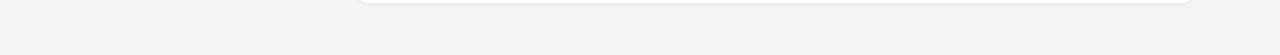
==== commit e922ffe5: "fix(devices): correct stage layout - KB only box1, bass+vocal box2, guitar+drum box3, phone DJ direc" ====
--- a/devices.html
+++ b/devices.html
@@ -56,133 +56,130 @@
     <!-- ═══════════════════════════════════════════ Stage Box ══ -->
     <div class="section" id="stagebox">
       <h2>📦 กล่องรับสัญญาณบนเวที — ง่ายๆ</h2>
-      <p>บนเวทีมี <strong>4 กล่อง</strong> สาย Snake จากแต่ละกล่องวิ่งไปมิกเซอร์เส้นเดียว — พาทั้งเสียง<strong>ขาไป</strong> (ไมค์→มิก) และเสียง<strong>ขากลับ</strong> (มิก→มอนิเตอร์) ในท่อเดียวกัน</p>
+      <p>บนเวทีมี <strong>3 กล่อง + Drum Multicore 1 จุด</strong> สาย Snake จากแต่ละกล่องวิ่งไปมิกเซอร์เส้นเดียว — พาทั้ง <strong>IN</strong> (เสียงจากเวที→มิก) และ <strong>OUT</strong> (เสียงจากมิก→In-Ear) ในท่อเดียวกัน</p>
+      <p>📍 <strong>ผังเวที:</strong> ฝั่งซ้าย = คีย์บอร์ด, เบส, นักร้อง &nbsp;|&nbsp; ฝั่งขวา = กีตาร์, กลอง &nbsp;|&nbsp; มิกเซอร์ตั้งที่ขอบเวทีด้านซ้ายใกล้คีย์บอร์ด</p>
 
       <!-- ═══ กล่อง 1: KB ═══ -->
-      <h3 style="color:#1565c0;">📦 กล่อง 1 — ฝั่งคีย์บอร์ด+เบส</h3>
+      <h3 style="color:#1565c0;">📦 กล่อง 1 — คีย์บอร์ดล้วนๆ (ขอบเวทีซ้าย ใกล้มิก)</h3>
       <div class="note-box" style="background:#e3f2fd; border-left-color:#1565c0;">
-        <p style="margin:0 0 8px;"><strong>ขาไป (รับจากเวที → ส่งเข้ามิก)</strong></p>
         <table style="margin:0;">
-          <thead><tr><th style="width:40%;">เสียบอะไรเข้ากล่อง</th><th>เข้ามิก Ch</th></tr></thead>
+          <thead><tr><th style="width:12%;">ช่อง</th><th style="width:48%;">อะไร</th><th>ไปที่</th></tr></thead>
           <tbody>
-            <tr><td>🎸 เบส (ผ่าน DI Box)</td><td><strong>Ch 5</strong></td></tr>
-            <tr><td>🎹 คีย์บอร์ด L (ผ่าน DI Box)</td><td><strong>Ch 7</strong></td></tr>
-            <tr><td>🎹 คีย์บอร์ด R (ผ่าน DI Box)</td><td><strong>Ch 8</strong></td></tr>
-            <tr><td>🎤 ไมค์ร้อง มือคีย์บอร์ด</td><td><strong>Ch 13</strong></td></tr>
+            <tr style="background:#bbdefb;"><td colspan="3" style="font-weight:700;">🔵 IN — เสียงเข้ากล่อง → ส่งไปมิก</td></tr>
+            <tr><td>IN 1</td><td>🎹 คีย์บอร์ด L (ผ่าน DI Box)</td><td>→ มิก <strong>Ch 7</strong></td></tr>
+            <tr><td>IN 2</td><td>🎹 คีย์บอร์ด R (ผ่าน DI Box)</td><td>→ มิก <strong>Ch 8</strong></td></tr>
+            <tr><td>IN 3</td><td>🎤 ไมค์ร้อง มือคีย์บอร์ด</td><td>→ มิก <strong>Ch 13</strong></td></tr>
+            <tr style="background:#ffcdd2;"><td colspan="3" style="font-weight:700;">🔴 OUT — เสียงจากมิก Aux → กลับ In-Ear</td></tr>
+            <tr><td>OUT 1</td><td>🎹 In-Ear มือคีย์บอร์ด</td><td>← มิก <strong>Aux 1</strong></td></tr>
           </tbody>
         </table>
-        <p style="margin:12px 0 0;"><strong>ขากลับ (รับจากมิก Aux → ให้ใครฟัง)</strong></p>
+      </div>
+
+      <!-- ═══ กล่อง 2: เบส+นักร้อง ═══ -->
+      <h3 style="color:#2e7d32; margin-top:24px;">📦 กล่อง 2 — เบส + นักร้อง (ฝั่งซ้าย)</h3>
+      <div class="note-box" style="background:#e8f5e9; border-left-color:#2e7d32;">
         <table style="margin:0;">
-          <thead><tr><th style="width:30%;">รับจากมิก</th><th>ส่งไปลำโพงมอนิเตอร์ของ</th></tr></thead>
+          <thead><tr><th style="width:12%;">ช่อง</th><th style="width:48%;">อะไร</th><th>ไปที่</th></tr></thead>
           <tbody>
-            <tr><td><strong>Aux 1</strong></td><td>🎹 มือคีย์บอร์ด</td></tr>
-            <tr><td><strong>Aux 2</strong></td><td>🎸 มือเบส</td></tr>
+            <tr style="background:#c8e6c9;"><td colspan="3" style="font-weight:700;">🔵 IN — เสียงเข้ากล่อง → ส่งไปมิก</td></tr>
+            <tr><td>IN 1</td><td>🎸 เบส (ผ่าน DI Box)</td><td>→ มิก <strong>Ch 5</strong></td></tr>
+            <tr><td>IN 2</td><td>🎤 นักร้องหลัก (Vocal 1)</td><td>→ มิก <strong>Ch 9</strong></td></tr>
+            <tr><td>IN 3</td><td>🎤 นักร้องสอง (Vocal 2)</td><td>→ มิก <strong>Ch 10</strong></td></tr>
+            <tr><td>IN 4</td><td>🎤 ไมค์ร้อง มือเบส</td><td>→ มิก <strong>Ch 12</strong></td></tr>
+            <tr style="background:#ffcdd2;"><td colspan="3" style="font-weight:700;">🔴 OUT — เสียงจากมิก Aux → กลับ In-Ear</td></tr>
+            <tr><td>OUT 1</td><td>🎸 In-Ear มือเบส</td><td>← มิก <strong>Aux 2</strong></td></tr>
+            <tr><td>OUT 2</td><td>🎤 In-Ear นักร้อง</td><td>← มิก <strong>Aux 3</strong></td></tr>
           </tbody>
         </table>
       </div>
 
-      <!-- ═══ กล่อง 2: L ═══ -->
-      <h3 style="color:#2e7d32; margin-top:24px;">📦 กล่อง 2 — ฝั่งซ้าย (กีตาร์+นักร้อง)</h3>
-      <div class="note-box" style="background:#e8f5e9; border-left-color:#2e7d32;">
-        <p style="margin:0 0 8px;"><strong>ขาไป (รับจากเวที → ส่งเข้ามิก)</strong></p>
+      <!-- ═══ กล่อง 3: กีตาร์+กลอง ═══ -->
+      <h3 style="color:#e65100; margin-top:24px;">📦 กล่อง 3 — กีตาร์ + กลอง (ฝั่งขวา)</h3>
+      <div class="note-box" style="background:#fff3e0; border-left-color:#e65100;">
+        <p style="margin:0 0 8px;">⚠️ <strong>สายไมค์กลองชุด 7 ตัว แยกต่างหากผ่าน Drum Multicore (กล่อง 4)</strong> — ไม่เข้ากล่อง 3</p>
         <table style="margin:0;">
-          <thead><tr><th style="width:40%;">เสียบอะไรเข้ากล่อง</th><th>เข้ามิก Ch</th></tr></thead>
+          <thead><tr><th style="width:12%;">ช่อง</th><th style="width:48%;">อะไร</th><th>ไปที่</th></tr></thead>
           <tbody>
-            <tr><td>🎸 กีตาร์ไฟฟ้า (DI/ไมค์แอมป์)</td><td><strong>Ch 6</strong></td></tr>
-            <tr><td>🎤 นักร้องหลัก (Vocal 1)</td><td><strong>Ch 9</strong></td></tr>
-            <tr><td>🎤 นักร้องสอง (Vocal 2)</td><td><strong>Ch 10</strong></td></tr>
-            <tr><td>🎤 ไมค์ร้อง มือกีตาร์</td><td><strong>Ch 11</strong></td></tr>
-            <tr><td>🎵 Sound Data (เสียงประกอบ)</td><td><strong>Ch 15</strong></td></tr>
+            <tr style="background:#ffe0b2;"><td colspan="3" style="font-weight:700;">🔵 IN — เสียงเข้ากล่อง → ส่งไปมิก</td></tr>
+            <tr><td>IN 1</td><td>🎸 กีตาร์ไฟฟ้า (DI / ไมค์แอมป์)</td><td>→ มิก <strong>Ch 6</strong></td></tr>
+            <tr><td>IN 2</td><td>🎤 ไมค์ร้อง มือกีตาร์</td><td>→ มิก <strong>Ch 11</strong></td></tr>
+            <tr><td>IN 3</td><td>🎤 ไมค์ร้อง มือกลอง</td><td>→ มิก <strong>Ch 14</strong></td></tr>
+            <tr><td>IN 4</td><td>🔔 Metronome / Click Track</td><td>→ มิก <strong>Ch 16</strong> ‼️ ห้ามส่งออก FOH</td></tr>
+            <tr style="background:#ffcdd2;"><td colspan="3" style="font-weight:700;">🔴 OUT — เสียงจากมิก Aux → กลับ In-Ear</td></tr>
+            <tr><td>OUT 1</td><td>🎸 In-Ear มือกีตาร์</td><td>← มิก <strong>Aux 4</strong></td></tr>
+            <tr><td>OUT 2</td><td>🥁 In-Ear มือกลอง (+ Click Track)</td><td>← มิก <strong>Aux 5</strong></td></tr>
           </tbody>
         </table>
-        <p style="margin:12px 0 0;"><strong>ขากลับ (รับจากมิก Aux → ให้ใครฟัง)</strong></p>
-        <table style="margin:0;">
-          <thead><tr><th style="width:30%;">รับจากมิก</th><th>ส่งไปลำโพงมอนิเตอร์ของ</th></tr></thead>
+      </div>
+
+      <!-- ═══ กล่อง 4: Drum Multicore ═══ -->
+      <h3 style="color:#6a1b9a; margin-top:24px;">🥁 กล่อง 4 — Drum Multicore (ข้างกลองชุด ฝั่งขวา)</h3>
+      <div class="note-box" style="background:#f3e5f5; border-left-color:#6a1b9a;">
+        <p style="margin:0 0 4px;"><strong>⚠️ กล่องนี้ต่างจาก 3 กล่องข้างบน:</strong> ส่งไป <strong>ui12</strong> ก่อน (ไม่ใช่ X Air โดยตรง) แล้ว ui12 รวมเสียงกลองเป็น 4 เส้นส่งต่อไปมิกหลัก — และ<strong>ไม่มี OUT</strong> (In-Ear กลองใช้ Aux 5 ผ่านกล่อง 3 แทน)</p>
+        <table style="margin:0 0 8px;">
+          <thead><tr><th style="width:12%;">ช่อง</th><th style="width:38%;">ไมค์อะไร</th><th>เข้า ui12 Ch</th><th>ui12 ส่งต่อไป X Air</th></tr></thead>
           <tbody>
-            <tr><td><strong>Aux 3</strong></td><td>🎤 นักร้อง</td></tr>
-            <tr><td><strong>Aux 4</strong></td><td>🎸 มือกีตาร์</td></tr>
+            <tr style="background:#e1bee7;"><td colspan="4" style="font-weight:700;">🔵 IN เท่านั้น — ไม่มี OUT</td></tr>
+            <tr><td>IN 1</td><td>Kick (กลองเบส)</td><td>Ch 1</td><td>Aux 1 → <strong>X Air Ch 1</strong></td></tr>
+            <tr><td>IN 2</td><td>Snare (สแนร์)</td><td>Ch 2</td><td>Aux 2 → <strong>X Air Ch 2</strong></td></tr>
+            <tr><td>IN 3</td><td>Tom 1</td><td>Ch 3</td><td rowspan="5">Main L+R รวมกัน → <strong>X Air Ch 3–4</strong></td></tr>
+            <tr><td>IN 4</td><td>Tom 2</td><td>Ch 4</td></tr>
+            <tr><td>IN 5</td><td>Tom 3 (Floor)</td><td>Ch 5</td></tr>
+            <tr><td>IN 6</td><td>Overhead L (ฉาบซ้าย)</td><td>Ch 6 ✅+48V</td></tr>
+            <tr><td>IN 7</td><td>Overhead R (ฉาบขวา)</td><td>Ch 7 ✅+48V</td></tr>
           </tbody>
         </table>
       </div>
 
-      <!-- ═══ กล่อง 3: R ═══ -->
-      <h3 style="color:#e65100; margin-top:24px;">📦 กล่อง 3 — ฝั่งขวา (DJ+กลอง)</h3>
-      <div class="note-box" style="background:#fff3e0; border-left-color:#e65100;">
-        <p style="margin:0 0 8px;"><strong>ขาไป (รับจากเวที → ส่งเข้ามิก)</strong></p>
+      <!-- ═══ ต่อตรงเข้ามิก ═══ -->
+      <h3 style="color:#455a64; margin-top:24px;">📱 ต่อตรงเข้ามิก (ไม่ผ่านกล่อง)</h3>
+      <div class="note-box" style="background:#eceff1; border-left-color:#455a64;">
+        <p style="margin:0 0 8px;">เสียงจากโทรศัพท์มือถือ/Laptop วางไว้บนมิก เสียบตรงเข้ามิกเซอร์เลย ไม่ต้องผ่าน Snake</p>
         <table style="margin:0;">
-          <thead><tr><th style="width:40%;">เสียบอะไรเข้ากล่อง</th><th>เข้ามิก Ch</th></tr></thead>
+          <thead><tr><th style="width:48%;">อะไร</th><th>ไปที่</th></tr></thead>
           <tbody>
-            <tr><td>🎧 DJ Song L</td><td><strong>Ch 17</strong></td></tr>
-            <tr><td>🎧 DJ Song R</td><td><strong>Ch 18</strong></td></tr>
-            <tr><td>🎤 ไมค์ร้อง มือเบส</td><td><strong>Ch 12</strong></td></tr>
-            <tr><td>🎤 ไมค์ร้อง มือกลอง</td><td><strong>Ch 14</strong></td></tr>
-            <tr><td>🔔 Metronome (Click Track)</td><td><strong>Ch 16</strong> ‼️ ห้ามส่งออกลำโพง FOH</td></tr>
+            <tr><td>🎵 Sound Data / เสียงประกอบ (Laptop/Player)</td><td>→ มิก <strong>Ch 15</strong></td></tr>
+            <tr><td>📱 เพลง DJ จากมือถือ L (3.5mm→DI/TRS)</td><td>→ มิก <strong>Ch 17</strong></td></tr>
+            <tr><td>📱 เพลง DJ จากมือถือ R (3.5mm→DI/TRS)</td><td>→ มิก <strong>Ch 18</strong></td></tr>
           </tbody>
         </table>
-        <p style="margin:12px 0 0;"><strong>ขากลับ (รับจากมิก Aux → ให้ใครฟัง)</strong></p>
-        <table style="margin:0;">
-          <thead><tr><th style="width:30%;">รับจากมิก</th><th>ส่งไปลำโพงมอนิเตอร์ของ</th></tr></thead>
-          <tbody>
-            <tr><td><strong>Aux 5</strong></td><td>🥁 มือกลอง (+ ส่ง Click Track ให้กลองนับจังหวะ)</td></tr>
-          </tbody>
-        </table>
-      </div>
-
-      <!-- ═══ กล่อง 4: กลอง ═══ -->
-      <h3 style="color:#6a1b9a; margin-top:24px;">🥁 กล่อง 4 — Drum Multicore (ข้างกลองชุด)</h3>
-      <div class="note-box" style="background:#f3e5f5; border-left-color:#6a1b9a;">
-        <p style="margin:0 0 4px;"><strong>⚠️ กล่องนี้ต่างจาก 3 กล่องข้างบน:</strong> ส่งไป <strong>ui12</strong> ก่อน (ไม่ใช่ X Air โดยตรง) แล้ว ui12 รวมเสียงกลองเป็น 4 เส้นส่งต่อไปมิกหลัก — และ<strong>ไม่มีขากลับ</strong> (มอนิเตอร์กลองใช้ Aux 5 ผ่านกล่อง 3 แทน)</p>
-        <p style="margin:12px 0 8px;"><strong>ขาไป (ไมค์กลอง → ui12 → X Air 18)</strong></p>
-        <table style="margin:0;">
-          <thead><tr><th style="width:35%;">ไมค์อะไร</th><th>เข้า ui12 Ch</th><th>ui12 ส่งต่อไปมิก X Air Ch</th></tr></thead>
-          <tbody>
-            <tr><td>Kick (กลองเบส)</td><td>Ch 1</td><td>Aux 1 → <strong>X Air Ch 1</strong></td></tr>
-            <tr><td>Snare (สแนร์)</td><td>Ch 2</td><td>Aux 2 → <strong>X Air Ch 2</strong></td></tr>
-            <tr><td>Tom 1</td><td>Ch 3</td><td rowspan="5">Main L+R รวมกัน → <strong>X Air Ch 3–4</strong> (Stereo)</td></tr>
-            <tr><td>Tom 2</td><td>Ch 4</td></tr>
-            <tr><td>Tom 3 (Floor)</td><td>Ch 5</td></tr>
-            <tr><td>Overhead L (ฉาบซ้าย)</td><td>Ch 6 ✅+48V</td></tr>
-            <tr><td>Overhead R (ฉาบขวา)</td><td>Ch 7 ✅+48V</td></tr>
-          </tbody>
-        </table>
-        <p style="margin:12px 0 0;"><strong>ขากลับ:</strong> ❌ ไม่มี — มอนิเตอร์กลองรับจาก <strong>Aux 5</strong> ผ่านกล่อง 3 (ฝั่งขวา)</p>
       </div>
 
       <!-- ═══ สรุป 1 ตาราง ═══ -->
       <h3 style="margin-top:28px;">📊 สรุปรวม: อะไรเข้ามิก Ch ไหน + Aux ไหนกลับให้ใคร</h3>
       <table>
-        <thead><tr><th>มิก Ch</th><th>เสียงอะไร</th><th>มาจากกล่องไหน</th></tr></thead>
+        <thead><tr><th>มิก Ch</th><th>เสียงอะไร</th><th>มาจากไหน</th></tr></thead>
         <tbody>
           <tr style="background:#fce4ec;"><td colspan="3" style="font-weight:700;">🥁 กลอง (ผ่านกล่อง 4 → ui12)</td></tr>
           <tr><td><strong>1</strong></td><td>Kick</td><td>กล่อง 4 → ui12 Aux 1</td></tr>
           <tr><td><strong>2</strong></td><td>Snare</td><td>กล่อง 4 → ui12 Aux 2</td></tr>
           <tr><td><strong>3–4</strong></td><td>Tom + ฉาบ (Stereo)</td><td>กล่อง 4 → ui12 Main L+R</td></tr>
           <tr style="background:#e8f5e9;"><td colspan="3" style="font-weight:700;">🎸 เครื่องดนตรี</td></tr>
-          <tr><td><strong>5</strong></td><td>เบส</td><td>กล่อง 1 (KB)</td></tr>
-          <tr><td><strong>6</strong></td><td>กีตาร์</td><td>กล่อง 2 (ซ้าย)</td></tr>
-          <tr><td><strong>7–8</strong></td><td>คีย์บอร์ด L+R</td><td>กล่อง 1 (KB)</td></tr>
+          <tr><td><strong>5</strong></td><td>เบส</td><td>กล่อง 2 (ฝั่งซ้าย)</td></tr>
+          <tr><td><strong>6</strong></td><td>กีตาร์</td><td>กล่อง 3 (ฝั่งขวา)</td></tr>
+          <tr><td><strong>7–8</strong></td><td>คีย์บอร์ด L+R</td><td>กล่อง 1 (ขอบซ้าย)</td></tr>
           <tr style="background:#e3f2fd;"><td colspan="3" style="font-weight:700;">🎤 ไมค์ร้อง</td></tr>
-          <tr><td><strong>9</strong></td><td>นักร้องหลัก</td><td>กล่อง 2 (ซ้าย)</td></tr>
-          <tr><td><strong>10</strong></td><td>นักร้องสอง</td><td>กล่อง 2 (ซ้าย)</td></tr>
-          <tr><td><strong>11</strong></td><td>ร้อง มือกีตาร์</td><td>กล่อง 2 (ซ้าย)</td></tr>
-          <tr><td><strong>12</strong></td><td>ร้อง มือเบส</td><td>กล่อง 3 (ขวา)</td></tr>
-          <tr><td><strong>13</strong></td><td>ร้อง มือคีย์บอร์ด</td><td>กล่อง 1 (KB)</td></tr>
-          <tr><td><strong>14</strong></td><td>ร้อง มือกลอง</td><td>กล่อง 3 (ขวา)</td></tr>
-          <tr style="background:#f3e5f5;"><td colspan="3" style="font-weight:700;">🎧 Playback / DJ</td></tr>
-          <tr><td><strong>15</strong></td><td>Sound Data</td><td>กล่อง 2 (ซ้าย)</td></tr>
-          <tr><td><strong>16</strong></td><td>Metronome ‼️ Monitor only</td><td>กล่อง 3 (ขวา)</td></tr>
-          <tr><td><strong>17–18</strong></td><td>DJ Song L+R</td><td>กล่อง 3 (ขวา)</td></tr>
+          <tr><td><strong>9</strong></td><td>นักร้องหลัก</td><td>กล่อง 2 (ฝั่งซ้าย)</td></tr>
+          <tr><td><strong>10</strong></td><td>นักร้องสอง</td><td>กล่อง 2 (ฝั่งซ้าย)</td></tr>
+          <tr><td><strong>11</strong></td><td>ร้อง มือกีตาร์</td><td>กล่อง 3 (ฝั่งขวา)</td></tr>
+          <tr><td><strong>12</strong></td><td>ร้อง มือเบส</td><td>กล่อง 2 (ฝั่งซ้าย)</td></tr>
+          <tr><td><strong>13</strong></td><td>ร้อง มือคีย์บอร์ด</td><td>กล่อง 1 (ขอบซ้าย)</td></tr>
+          <tr><td><strong>14</strong></td><td>ร้อง มือกลอง</td><td>กล่อง 3 (ฝั่งขวา)</td></tr>
+          <tr style="background:#f3e5f5;"><td colspan="3" style="font-weight:700;">🎧 Playback</td></tr>
+          <tr><td><strong>15</strong></td><td>Sound Data (เสียงประกอบ)</td><td>📱 ต่อตรงเข้ามิก</td></tr>
+          <tr><td><strong>16</strong></td><td>Metronome ‼️ In-Ear only</td><td>กล่อง 3 (ฝั่งขวา)</td></tr>
+          <tr><td><strong>17–18</strong></td><td>เพลง DJ จากมือถือ L+R</td><td>📱 ต่อตรงเข้ามิก</td></tr>
         </tbody>
       </table>
 
       <table style="margin-top:16px;">
-        <thead><tr><th>มิก Aux</th><th>ส่งเสียงกลับให้ใคร</th><th>กลับผ่านกล่องไหน</th></tr></thead>
-        <tbody>
-          <tr><td><strong>Aux 1</strong></td><td>🎹 มอนิเตอร์ คีย์บอร์ด</td><td>กล่อง 1 (KB)</td></tr>
-          <tr><td><strong>Aux 2</strong></td><td>🎸 มอนิเตอร์ เบส</td><td>กล่อง 1 (KB)</td></tr>
-          <tr><td><strong>Aux 3</strong></td><td>🎤 มอนิเตอร์ นักร้อง</td><td>กล่อง 2 (ซ้าย)</td></tr>
-          <tr><td><strong>Aux 4</strong></td><td>🎸 มอนิเตอร์ กีตาร์</td><td>กล่อง 2 (ซ้าย)</td></tr>
-          <tr><td><strong>Aux 5</strong></td><td>🥁 มอนิเตอร์ กลอง</td><td>กล่อง 3 (ขวา)</td></tr>
+        <thead><tr><th>มิก Aux</th><th>ส่ง In-Ear ให้ใคร</th><th>กลับผ่านกล่องไหน</th></tr></thead>
+        <tbody>
+          <tr><td><strong>Aux 1</strong></td><td>🎹 In-Ear คีย์บอร์ด</td><td>กล่อง 1 (ขอบซ้าย)</td></tr>
+          <tr><td><strong>Aux 2</strong></td><td>🎸 In-Ear เบส</td><td>กล่อง 2 (ฝั่งซ้าย)</td></tr>
+          <tr><td><strong>Aux 3</strong></td><td>🎤 In-Ear นักร้อง</td><td>กล่อง 2 (ฝั่งซ้าย)</td></tr>
+          <tr><td><strong>Aux 4</strong></td><td>🎸 In-Ear กีตาร์</td><td>กล่อง 3 (ฝั่งขวา)</td></tr>
+          <tr><td><strong>Aux 5</strong></td><td>🥁 In-Ear กลอง</td><td>กล่อง 3 (ฝั่งขวา)</td></tr>
           <tr style="background:#fff3e0;"><td><strong>Aux 6</strong></td><td>📡 ลำโพงนอกอาคาร</td><td>❌ ไม่ผ่านกล่อง — ต่อตรงจากมิกไป dbx 260</td></tr>
         </tbody>
       </table>
@@ -233,14 +230,14 @@
     <!-- ═══════════════════════════════════════════ X Air 18 ══ -->
     <div class="section" id="xair">
       <h2>🎛 6. Behringer X Air 18 — มิกเซอร์หลัก</h2>
-      <p>X Air 18 รับสัญญาณจาก ui12 (4 เส้น) + เครื่องดนตรีบนเวที (ผ่าน Stage Box) + Vocal รวม 18 ช่อง แล้วส่งออกเป็น Main L+R (ในอาคาร) และ Aux Monitor 6 เส้น + Aux 6 นอกอาคาร</p>
+      <p>X Air 18 รับสัญญาณจาก ui12 (4 เส้น) + เครื่องดนตรีบนเวที (ผ่าน Stage Box) + Vocal รวม 18 ช่อง แล้วส่งออกเป็น Main L+R (ในอาคาร) และ Aux In-Ear Monitor 5 เส้น + Aux 6 นอกอาคาร</p>
 
       <div class="note-box" style="margin-bottom:16px;">
         <strong>ข้อมูล X Air 18:</strong>
         <ul>
           <li>Input: 16 ช่อง Mic/Line (XLR/TRS Combo) + Ch 17–18 Stereo Return (RCA/TRS) — รวม 18 ช่อง</li>
           <li>Main Out: XLR Male (L+R) ส่ง FOH → Marani DPA260p+</li>
-          <li>Aux Out: 6 ช่อง TRS 6.35mm — Aux 1–5 = Monitor / Aux 6 = นอกอาคาร (dbx 260)</li>
+          <li>Aux Out: 6 ช่อง TRS 6.35mm — Aux 1–5 = In-Ear Monitor / Aux 6 = นอกอาคาร (dbx 260)</li>
           <li>ควบคุมโดย App บน iOS/Android ผ่าน Wi-Fi</li>
           <li>Phantom Power แยกต่อช่อง</li>
         </ul>
@@ -280,18 +277,18 @@
 
       <h3>Aux Output — Monitor + นอกอาคาร</h3>
       <div class="note-box" style="margin-bottom:12px;">
-        <strong>Monitor Mix:</strong> แต่ละ Aux ส่งเสียงกลับให้นักดนตรีแต่ละคนฟังแยกอิสระ — ตั้ง Send ต่อช่องใน X Air 18 App ว่าใครต้องการฟังอะไรขนาดไหน
+        <strong>In-Ear Monitor Mix:</strong> แต่ละ Aux ส่งเสียงกลับไป In-Ear ของนักดนตรีแต่ละคนแยกอิสระ — ตั้ง Send ต่อช่องใน X Air 18 App ว่าใครต้องการฟังอะไรขนาดไหน
       </div>
       <table>
         <thead>
           <tr><th>Aux</th><th>Monitor สำหรับ</th><th>ขั้ว Output (X Air 18)</th><th>ไปที่</th><th>เนื้อหาที่ควร Send มาก</th></tr>
         </thead>
         <tbody>
-          <tr><td><strong>Aux 1</strong></td><td>🎹 Monitor คีย์บอร์ด</td><td>TRS 6.35mm Male</td><td>แอมป์มอนิเตอร์หน้าคีย์บอร์ด</td><td>Vocal หลัก, กลอง, เบส, ตัวเอง</td></tr>
-          <tr><td><strong>Aux 2</strong></td><td>🎸 Monitor เบส</td><td>TRS 6.35mm Male</td><td>แอมป์มอนิเตอร์หน้ามือเบส</td><td>Kick, Snare, ตัวเอง, Vocal หลัก</td></tr>
-          <tr><td><strong>Aux 3</strong></td><td>🎤 Monitor Vocal (นักร้อง)</td><td>TRS 6.35mm Male</td><td>ลำโพงมอนิเตอร์หน้าไมค์ร้อง</td><td>ตัวเอง, Vocal อื่น, กลอง, เบส</td></tr>
-          <tr><td><strong>Aux 4</strong></td><td>🎸 Monitor กีตาร์</td><td>TRS 6.35mm Male</td><td>แอมป์มอนิเตอร์หน้ามือกีตาร์</td><td>ตัวเอง, Vocal หลัก, กลอง, เบส</td></tr>
-          <tr><td><strong>Aux 5</strong></td><td>🥁 Monitor กลอง</td><td>TRS 6.35mm Male</td><td>แอมป์มอนิเตอร์หน้ากลอง หรือ In-Ear</td><td>Click Track (Ch16), Vocal, กลองตัวเอง</td></tr>
+          <tr><td><strong>Aux 1</strong></td><td>🎹 In-Ear คีย์บอร์ด</td><td>TRS 6.35mm Male</td><td>In-Ear มือคีย์บอร์ด (ผ่าน Stage Box KB)</td><td>Vocal หลัก, กลอง, เบส, ตัวเอง</td></tr>
+          <tr><td><strong>Aux 2</strong></td><td>🎸 In-Ear เบส</td><td>TRS 6.35mm Male</td><td>In-Ear มือเบส (ผ่าน Stage Box KB)</td><td>Kick, Snare, ตัวเอง, Vocal หลัก</td></tr>
+          <tr><td><strong>Aux 3</strong></td><td>🎤 In-Ear นักร้อง</td><td>TRS 6.35mm Male</td><td>In-Ear นักร้อง (ผ่าน Stage Box L)</td><td>ตัวเอง, Vocal อื่น, กลอง, เบส</td></tr>
+          <tr><td><strong>Aux 4</strong></td><td>🎸 In-Ear กีตาร์</td><td>TRS 6.35mm Male</td><td>In-Ear มือกีตาร์ (ผ่าน Stage Box L)</td><td>ตัวเอง, Vocal หลัก, กลอง, เบส</td></tr>
+          <tr><td><strong>Aux 5</strong></td><td>🥁 In-Ear กลอง</td><td>TRS 6.35mm Male</td><td>In-Ear มือกลอง (ผ่าน Stage Box R)</td><td>Click Track (Ch16), Vocal, กลองตัวเอง</td></tr>
           <tr><td><strong>Aux 6</strong></td><td>🏠 โซนนอกอาคาร (Follow Main)</td><td>TRS 6.35mm Male</td><td>→ dbx DriveRack 260 (Input Mono)</td><td>FOH Mix เดียวกับในอาคาร ลด level ลงก่อนเข้า dbx</td></tr>
         </tbody>
       </table>
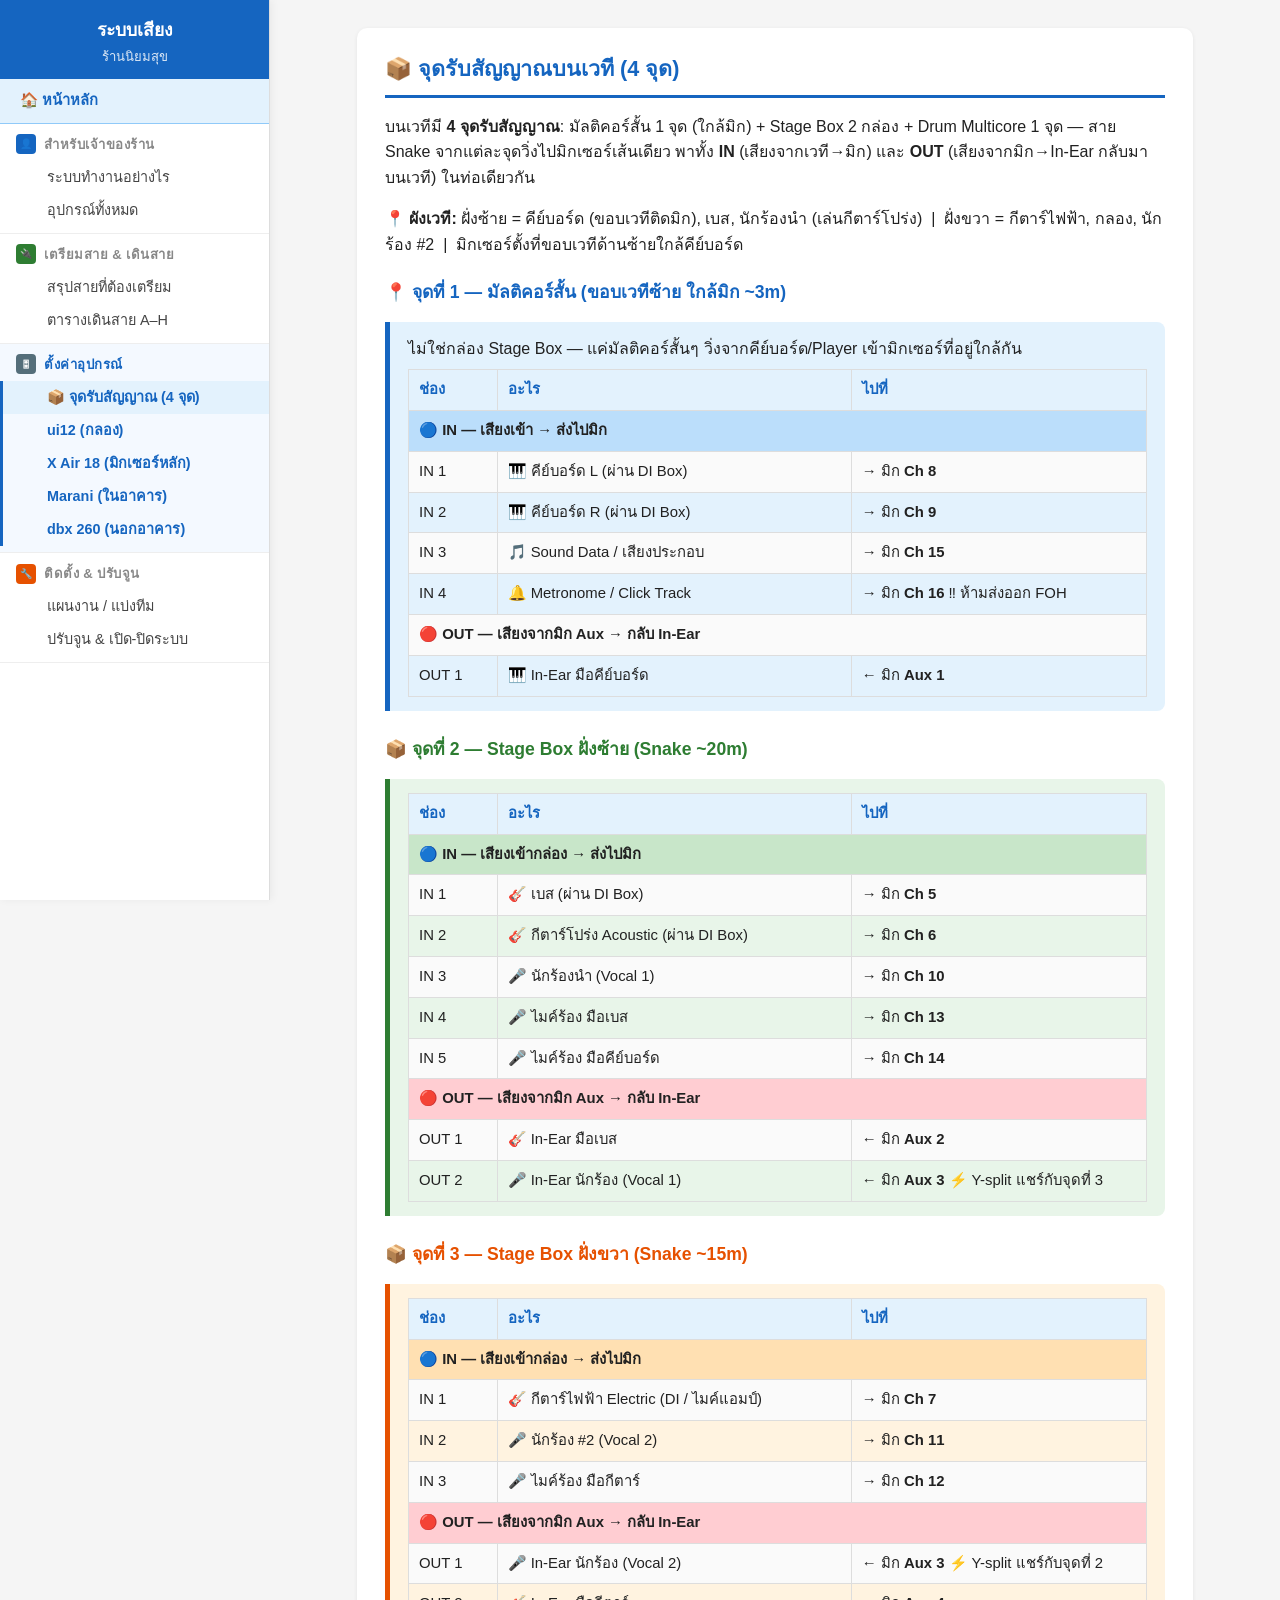
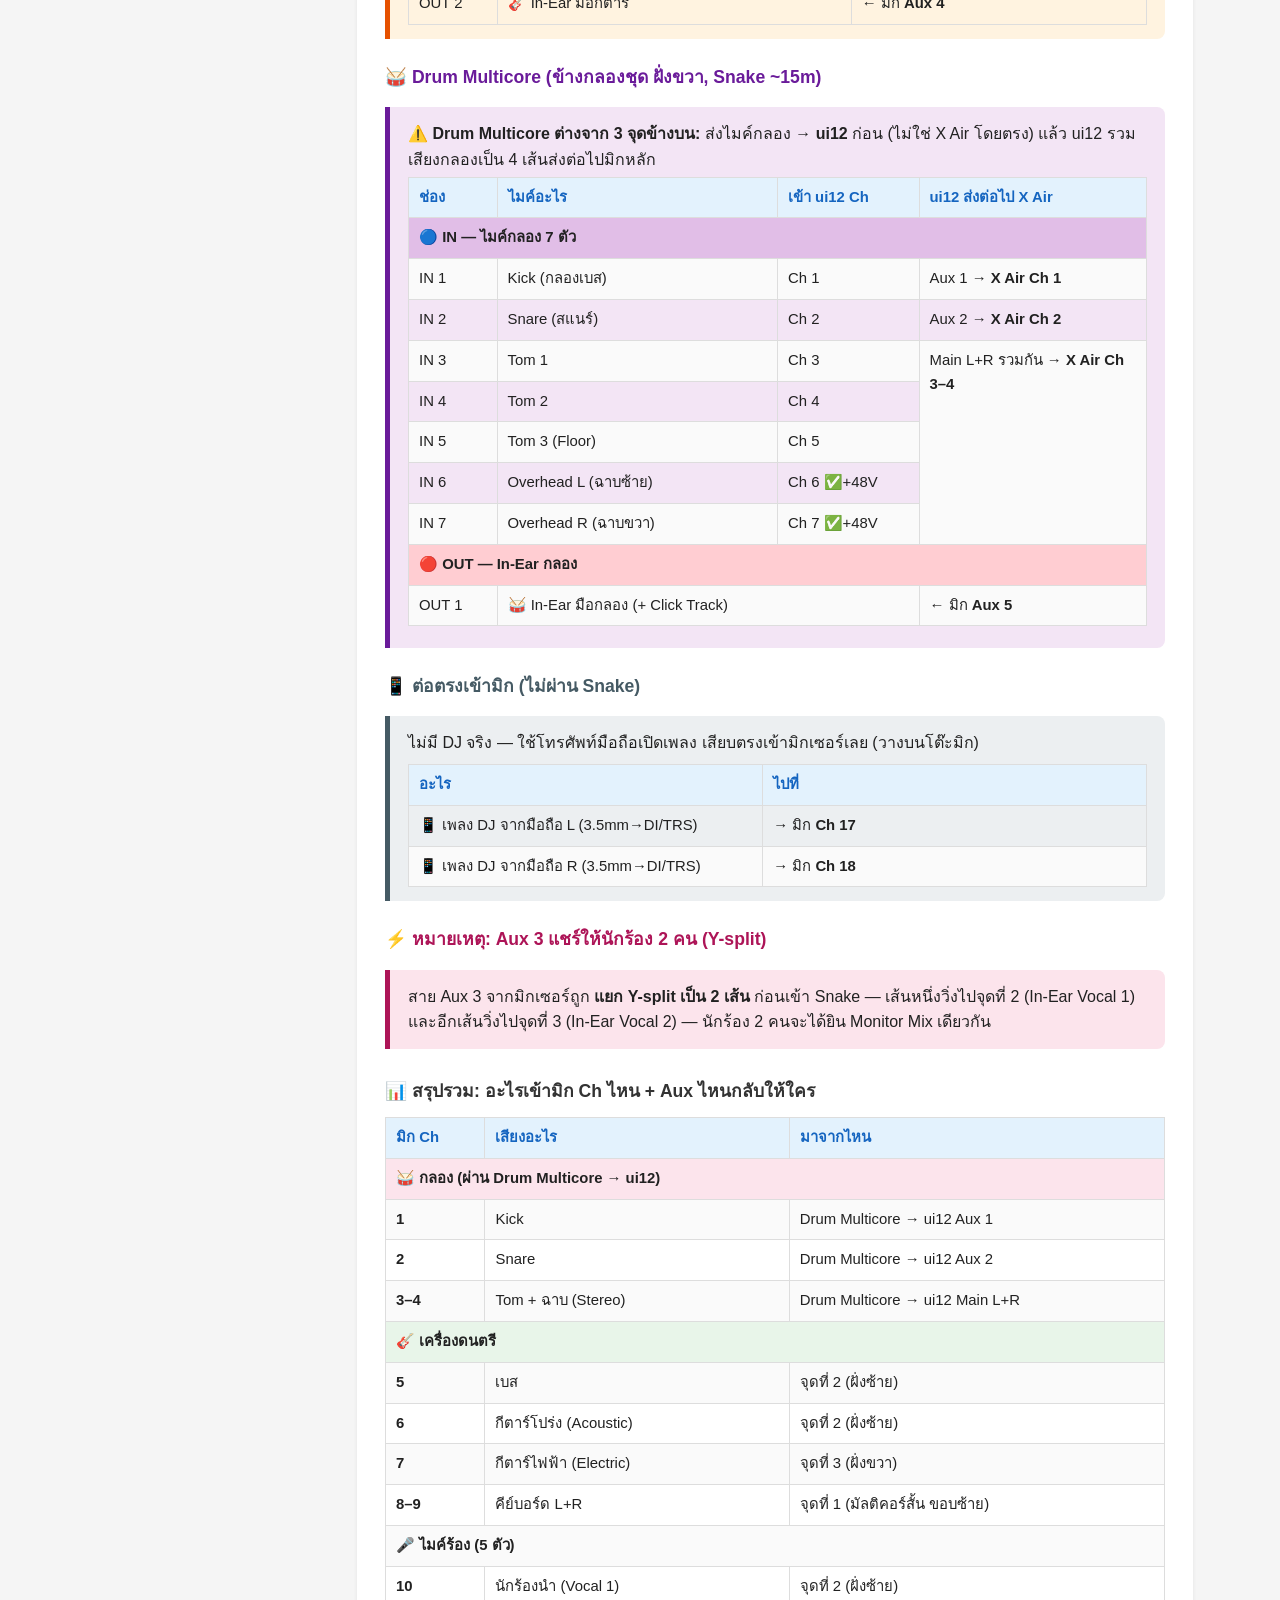
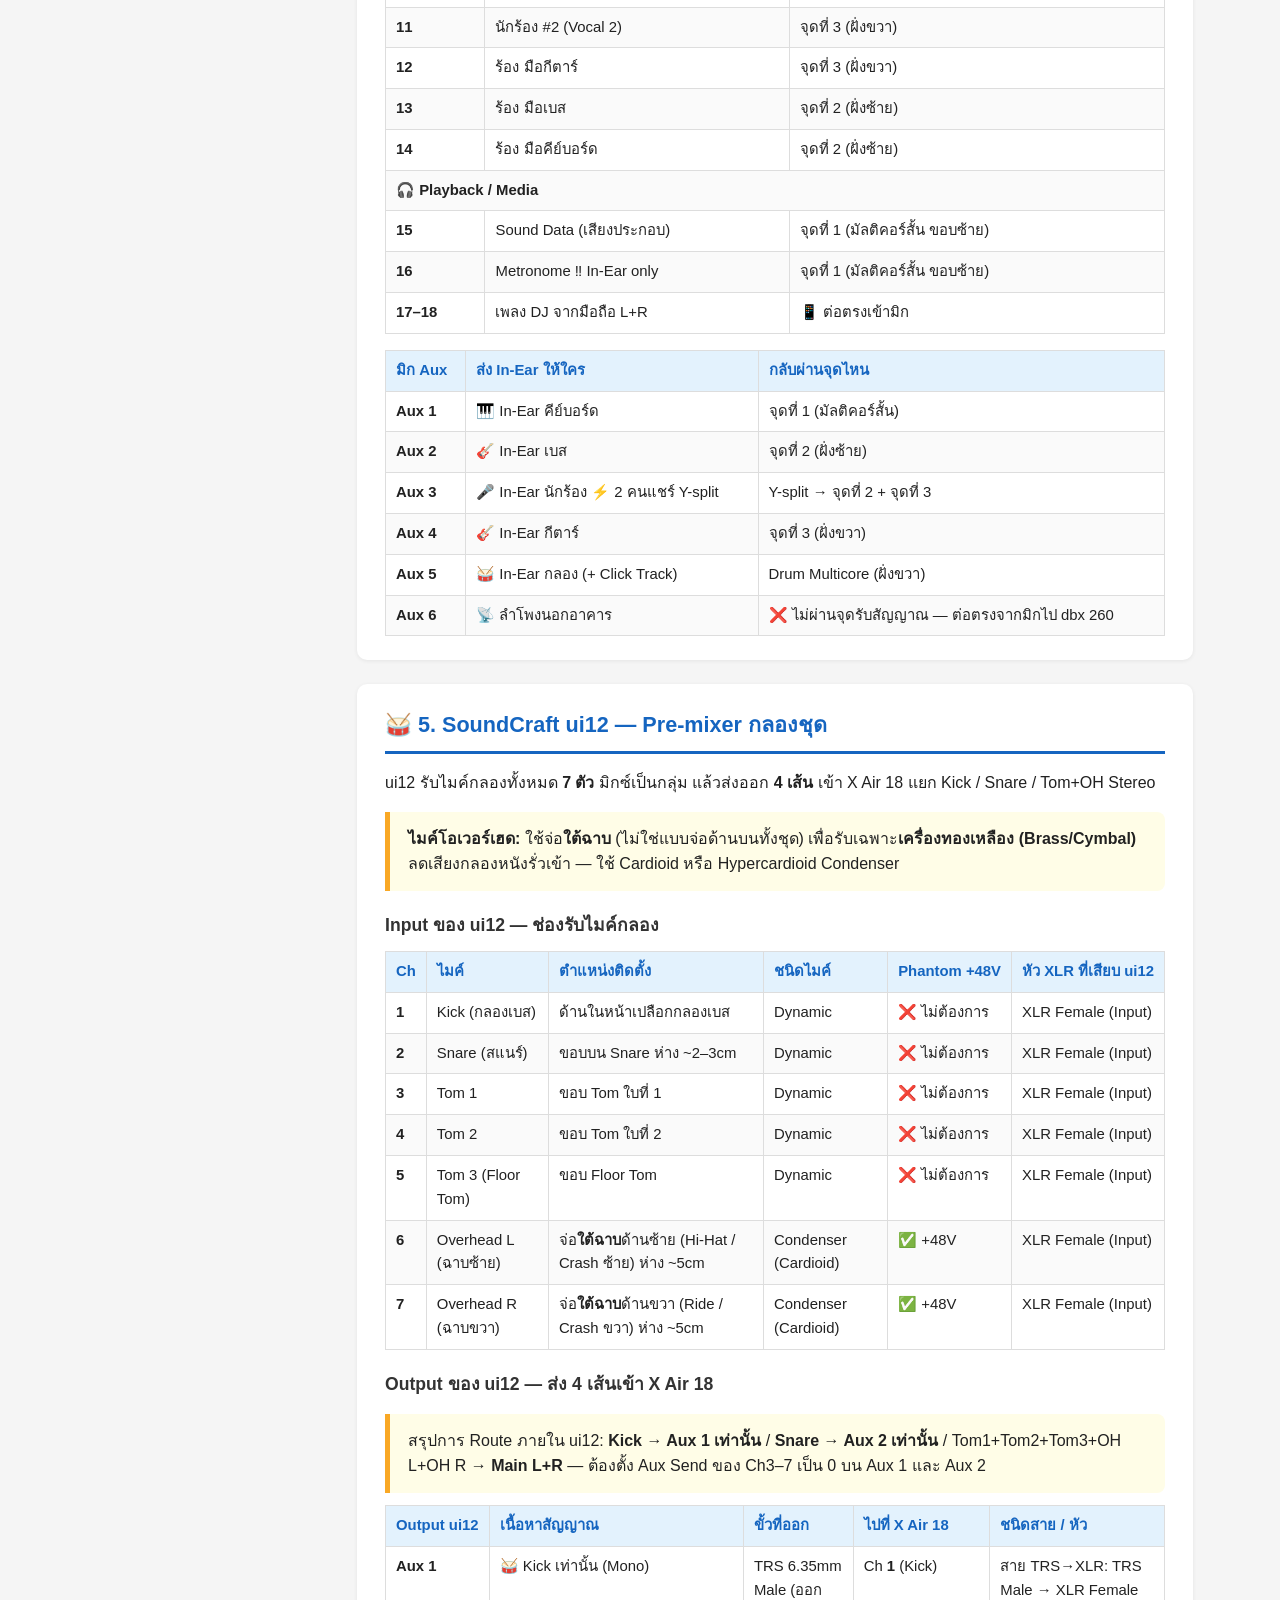
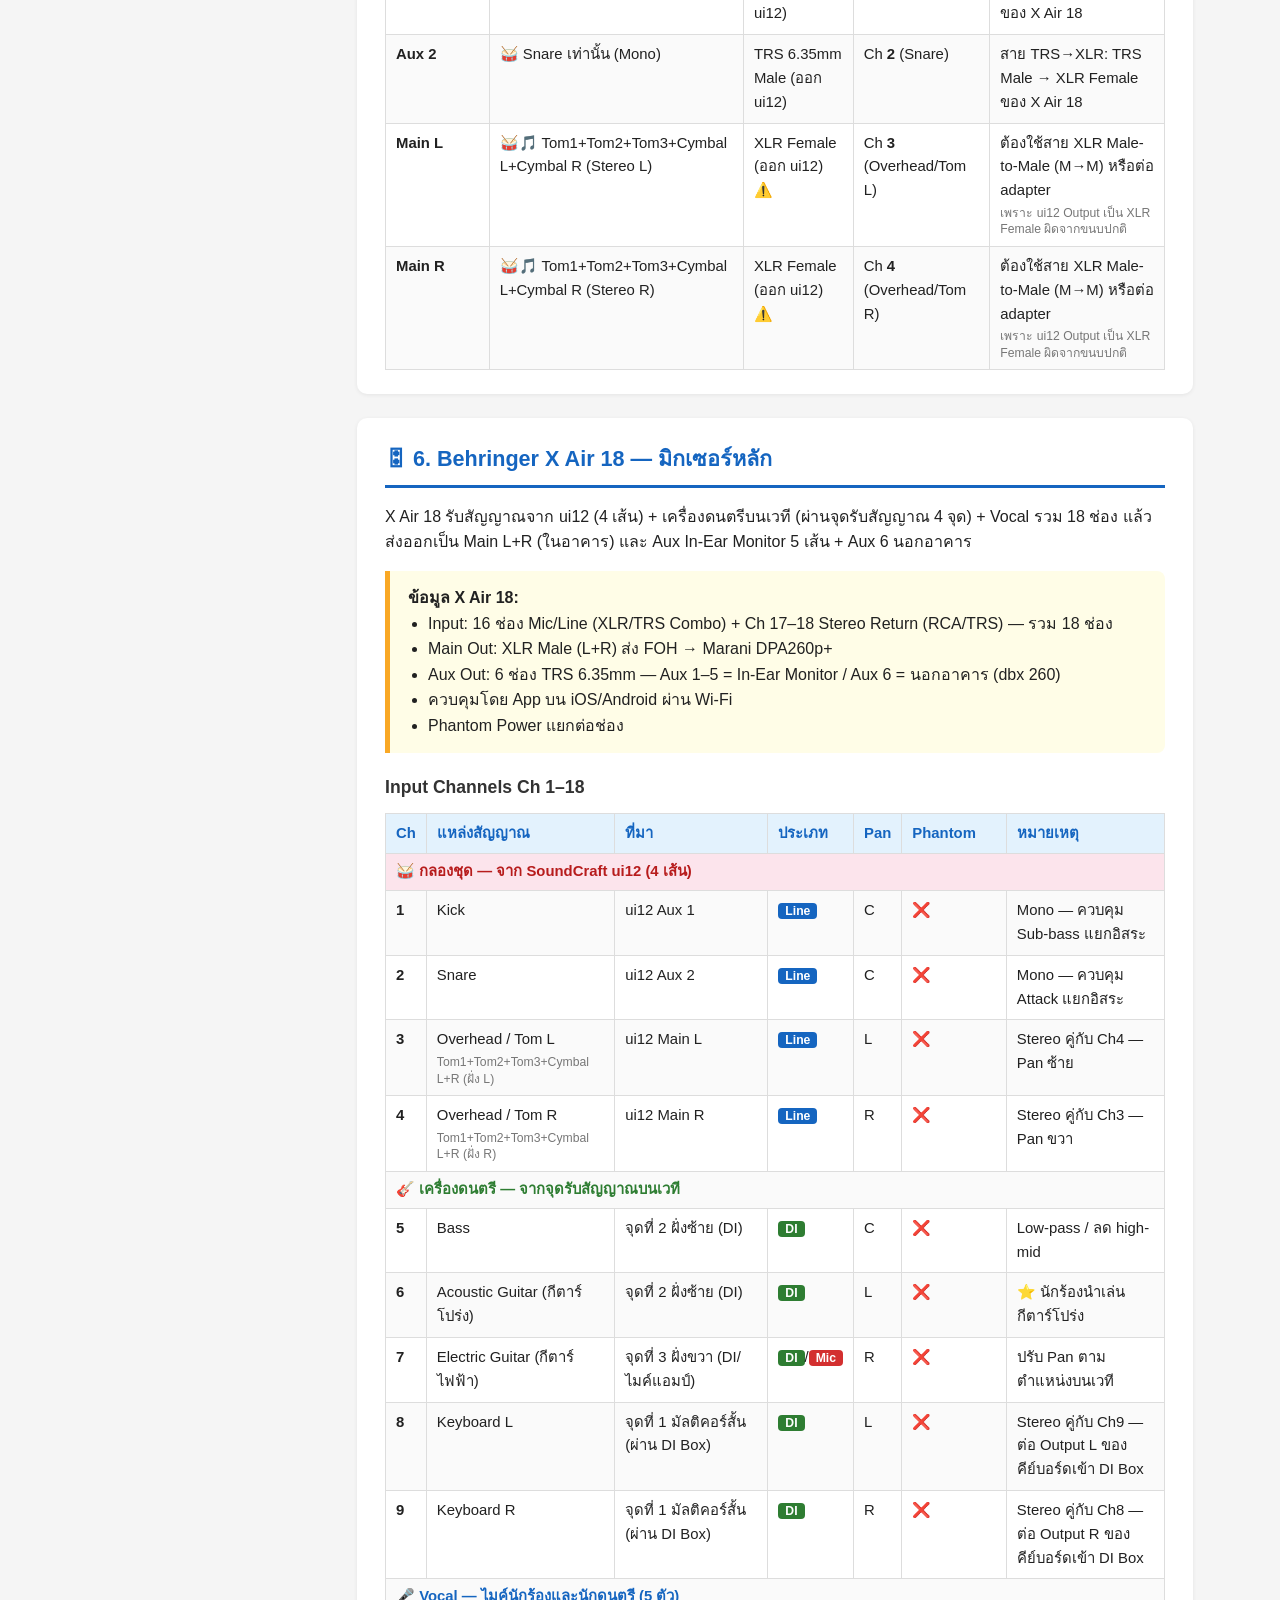
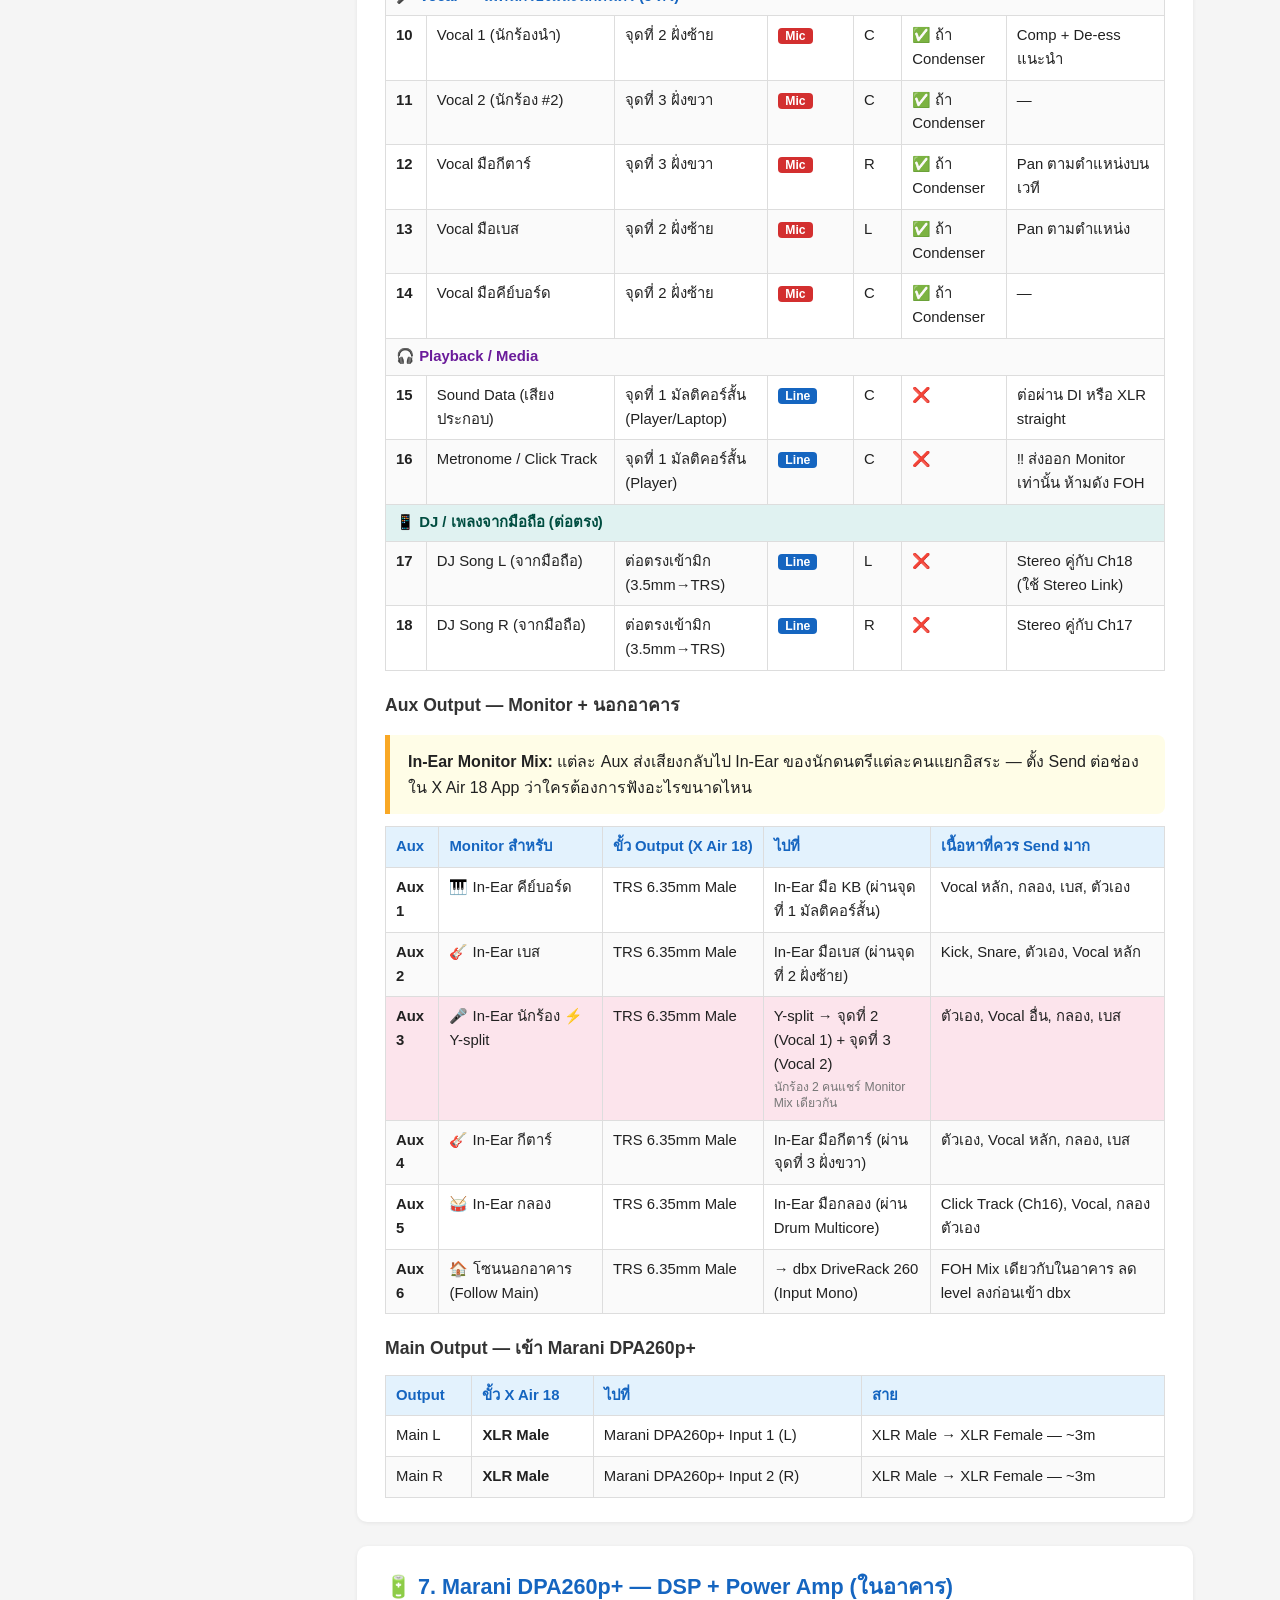
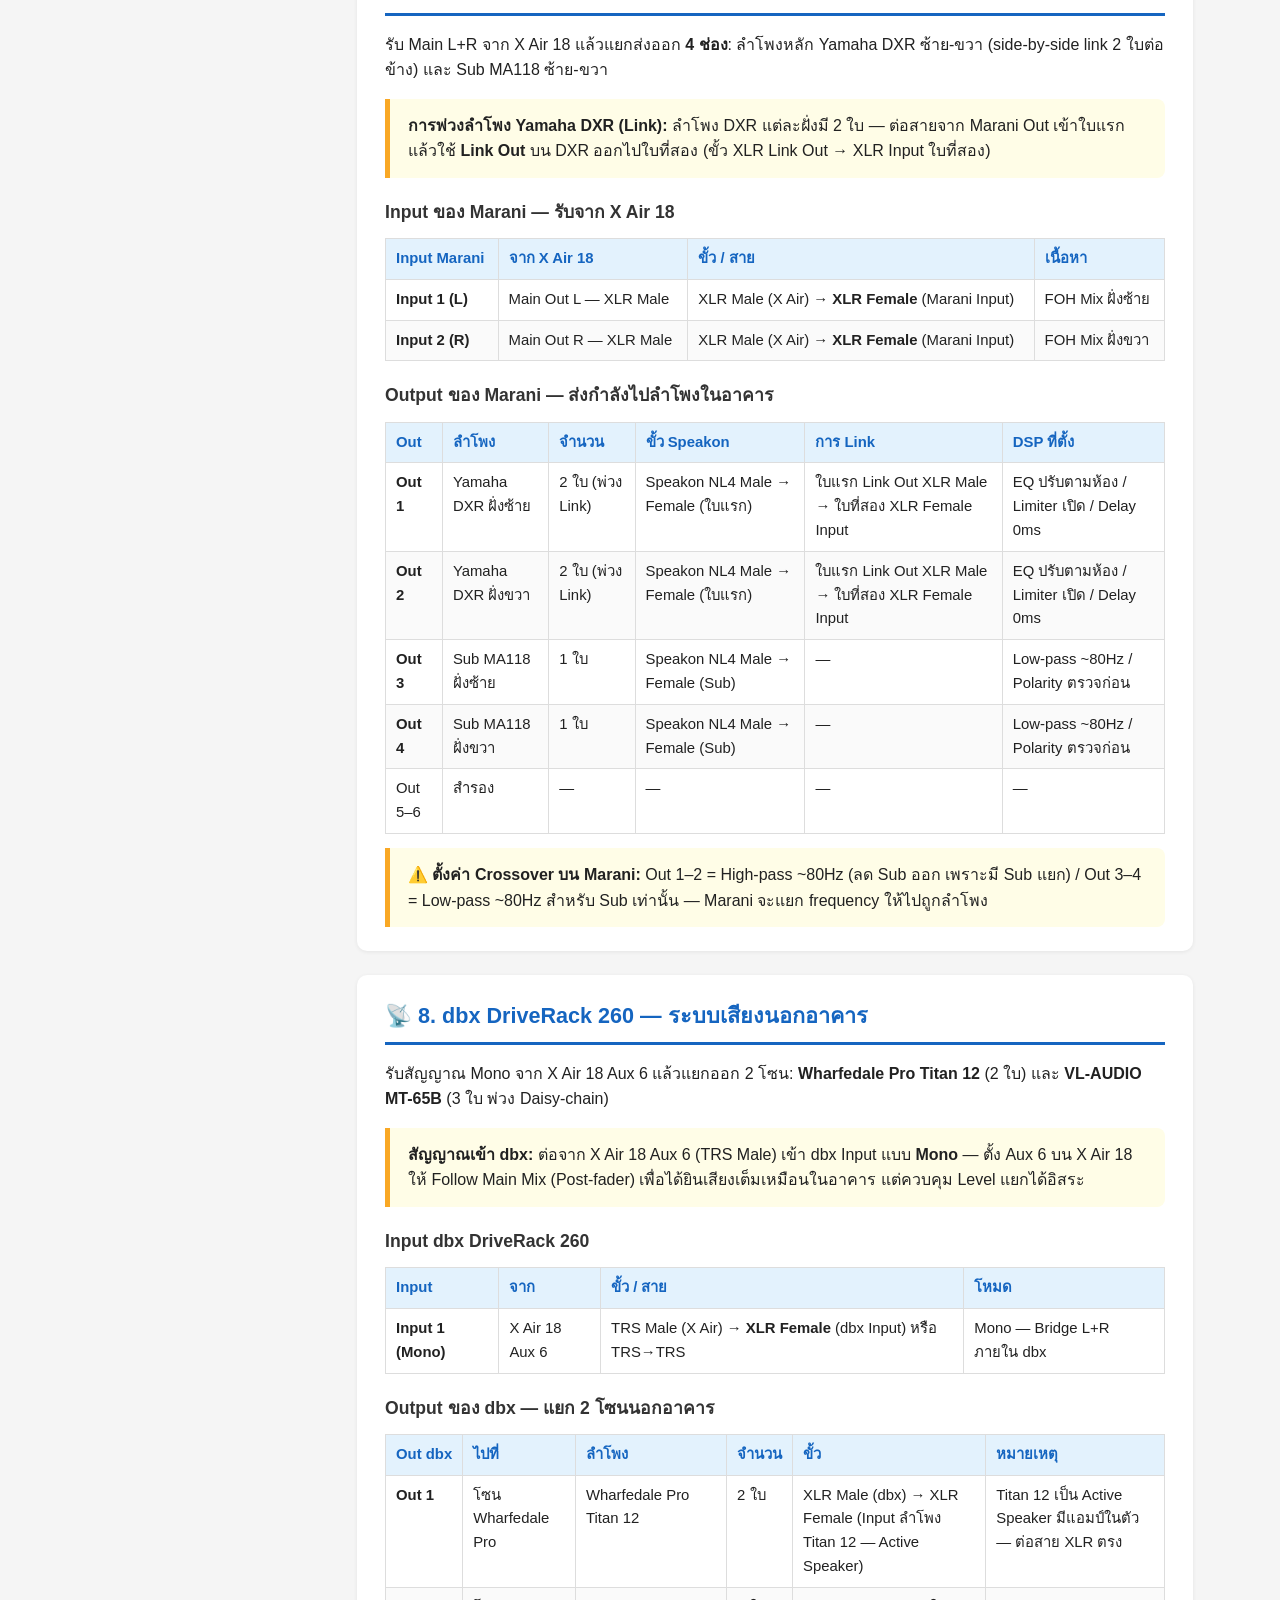
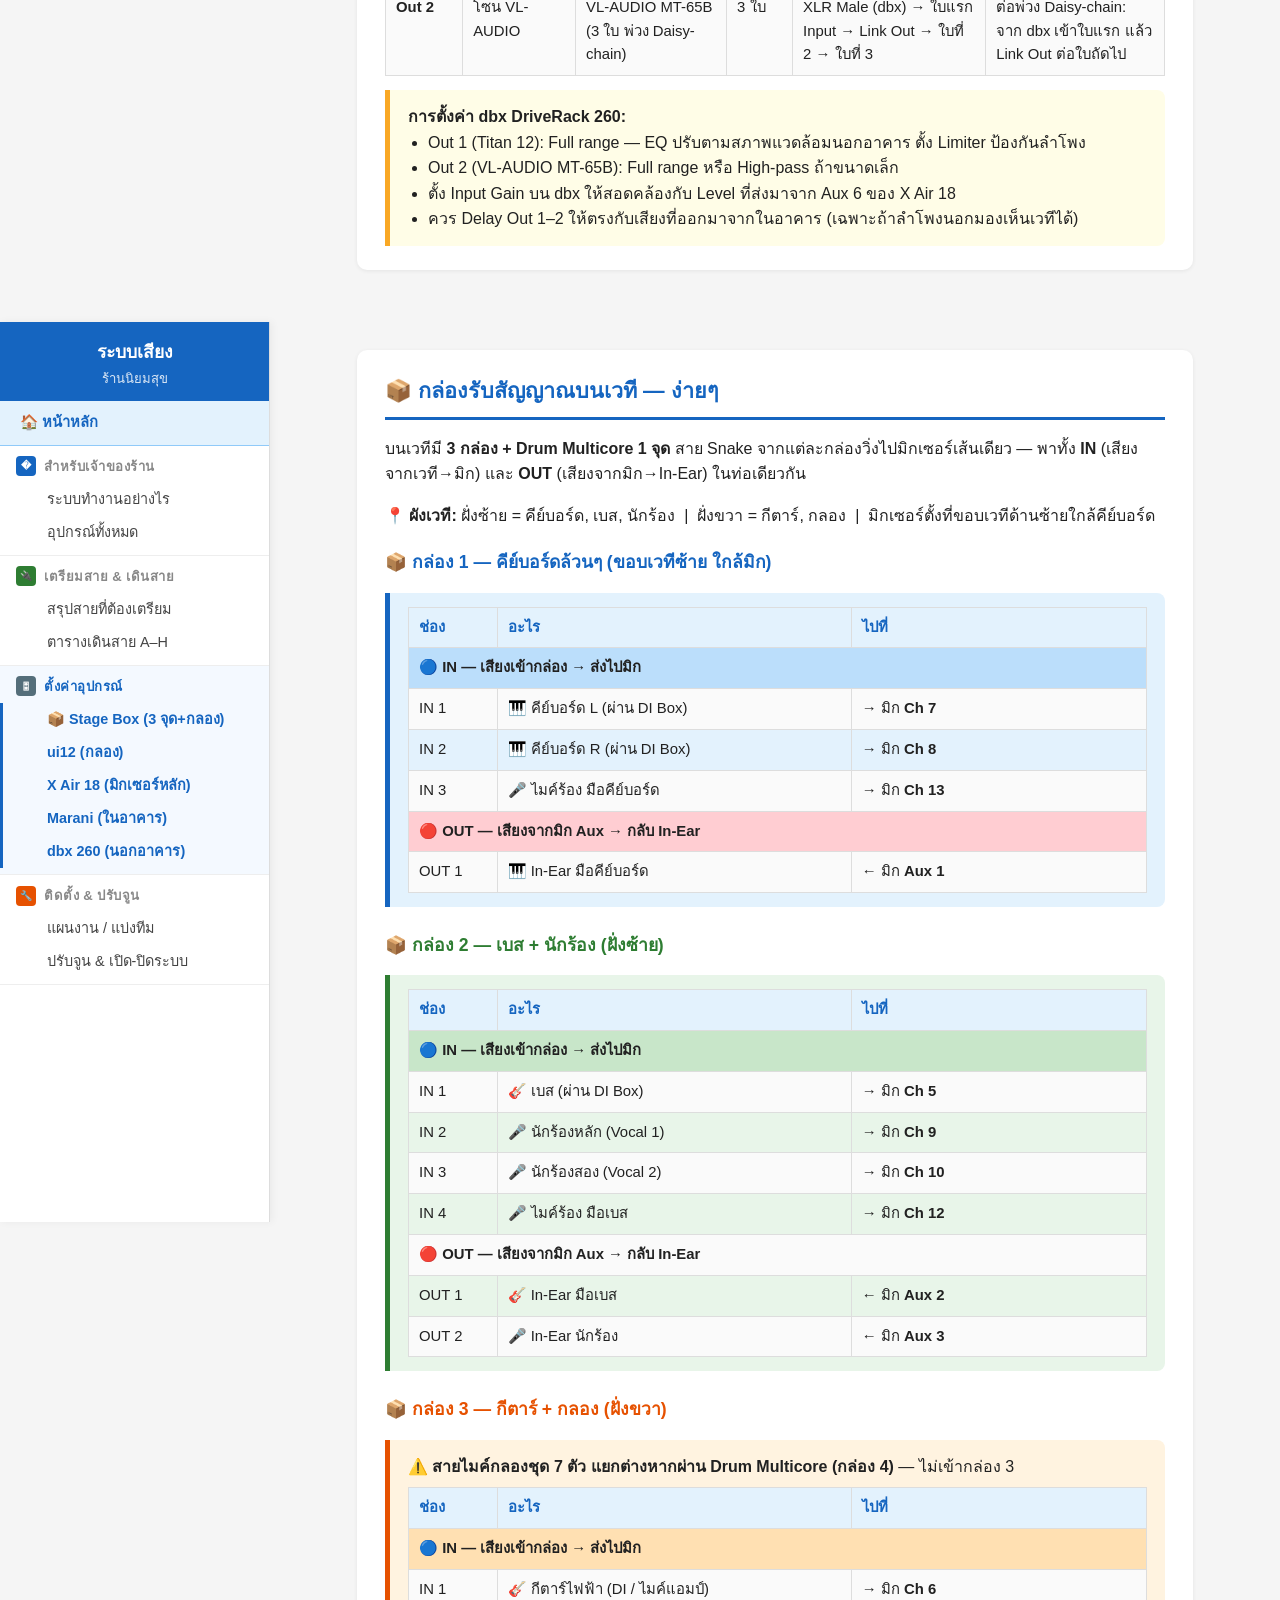
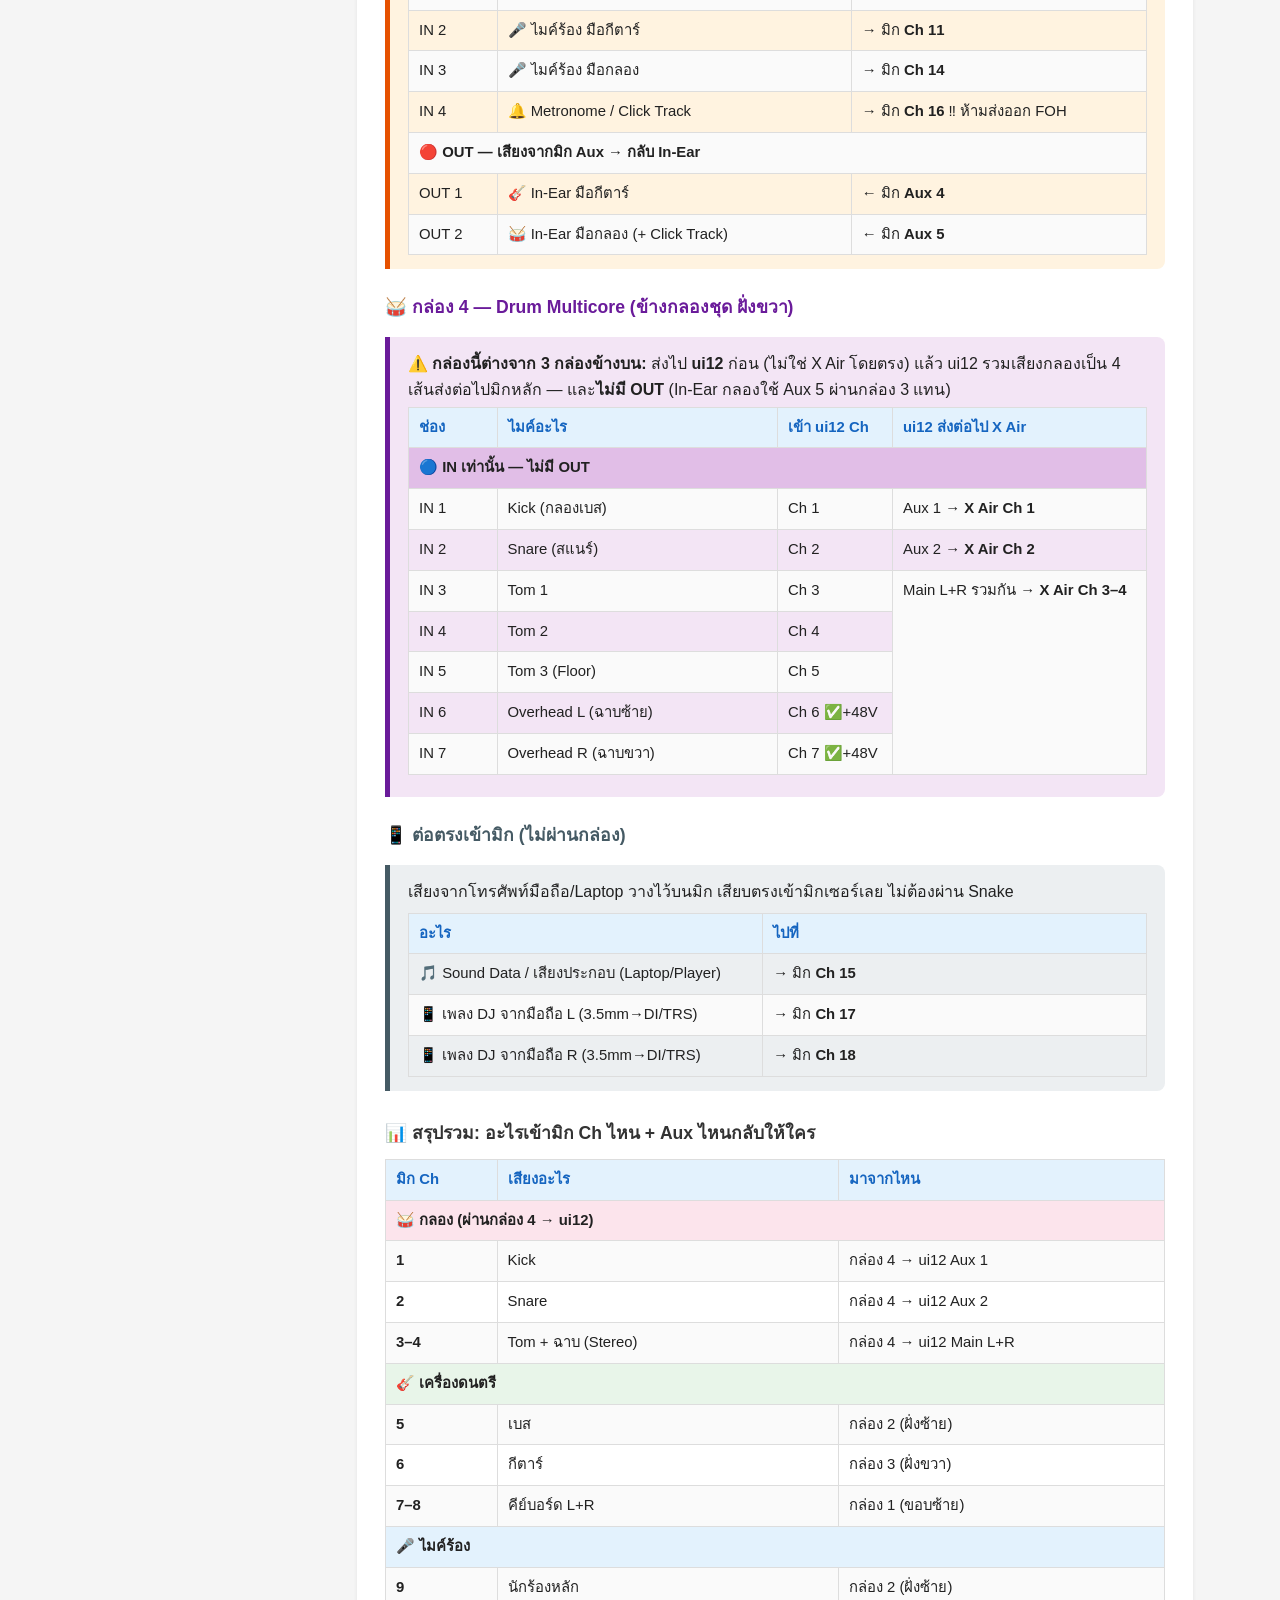
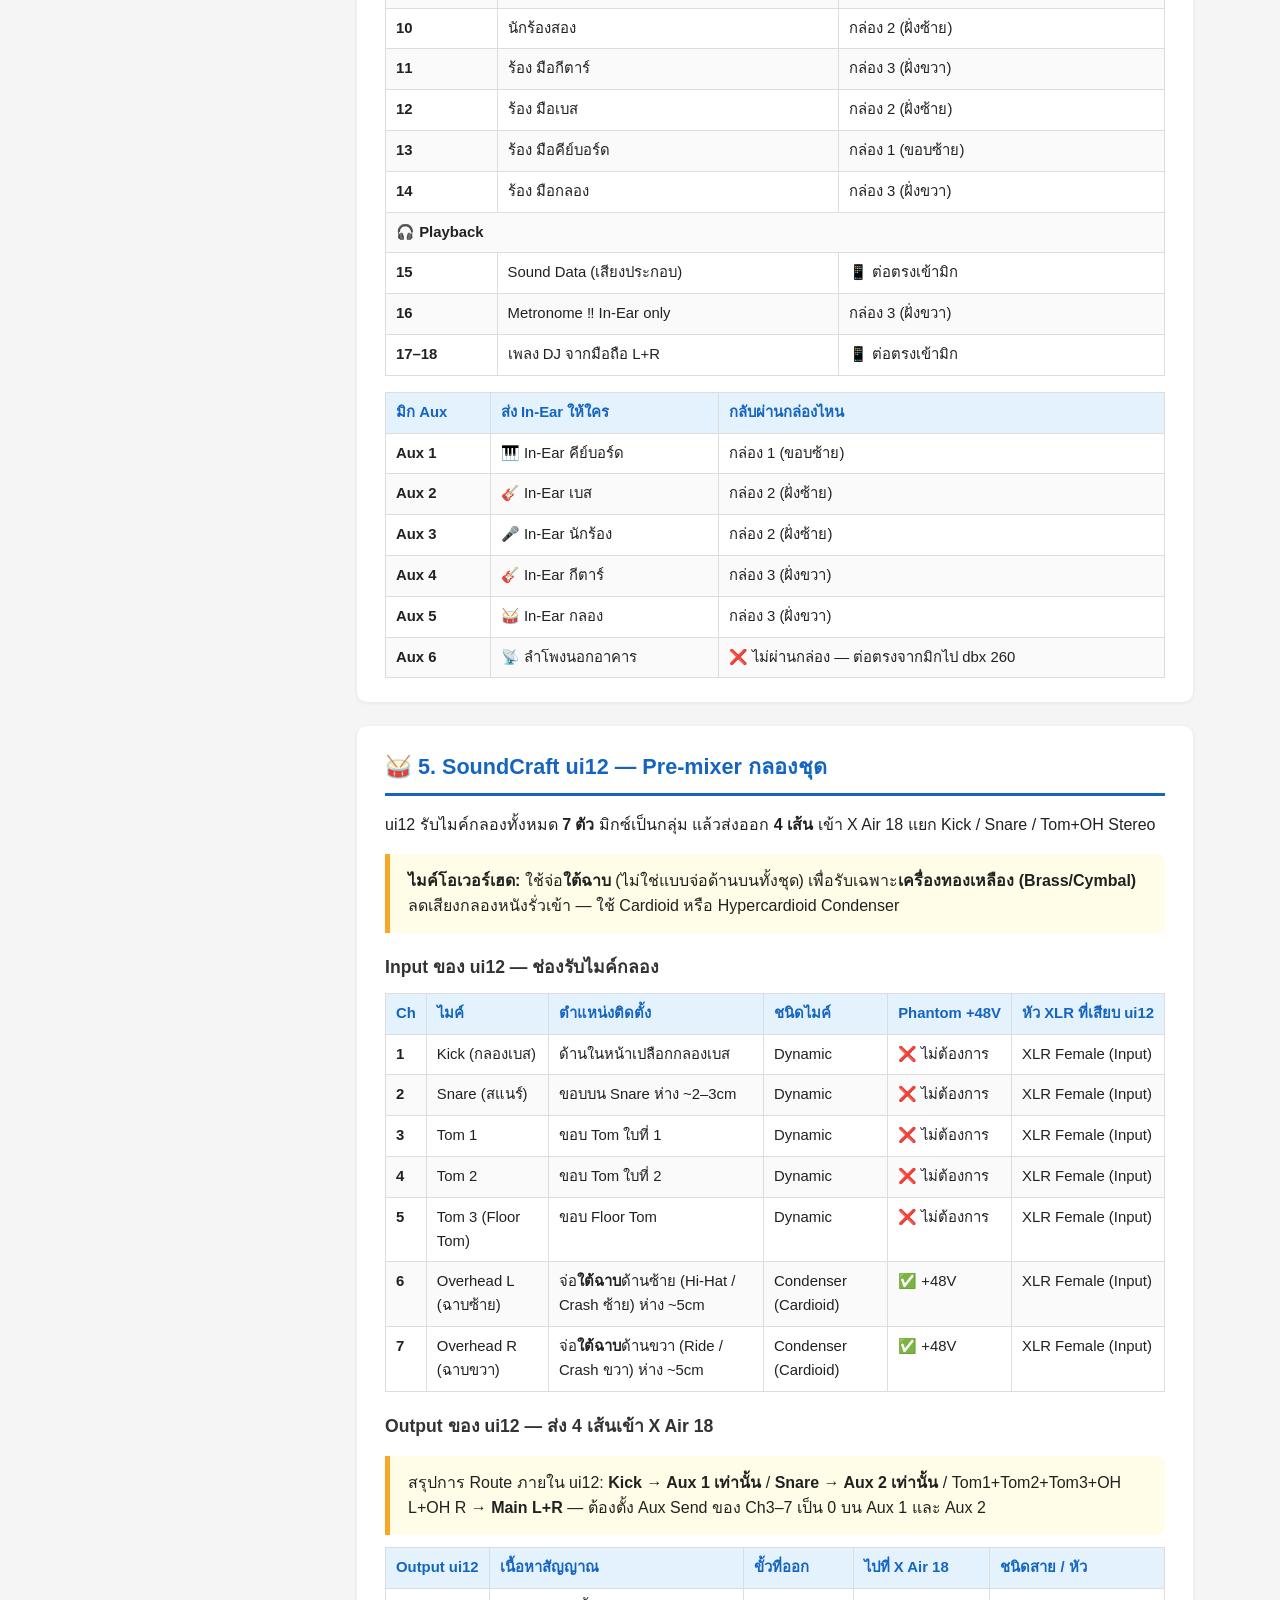
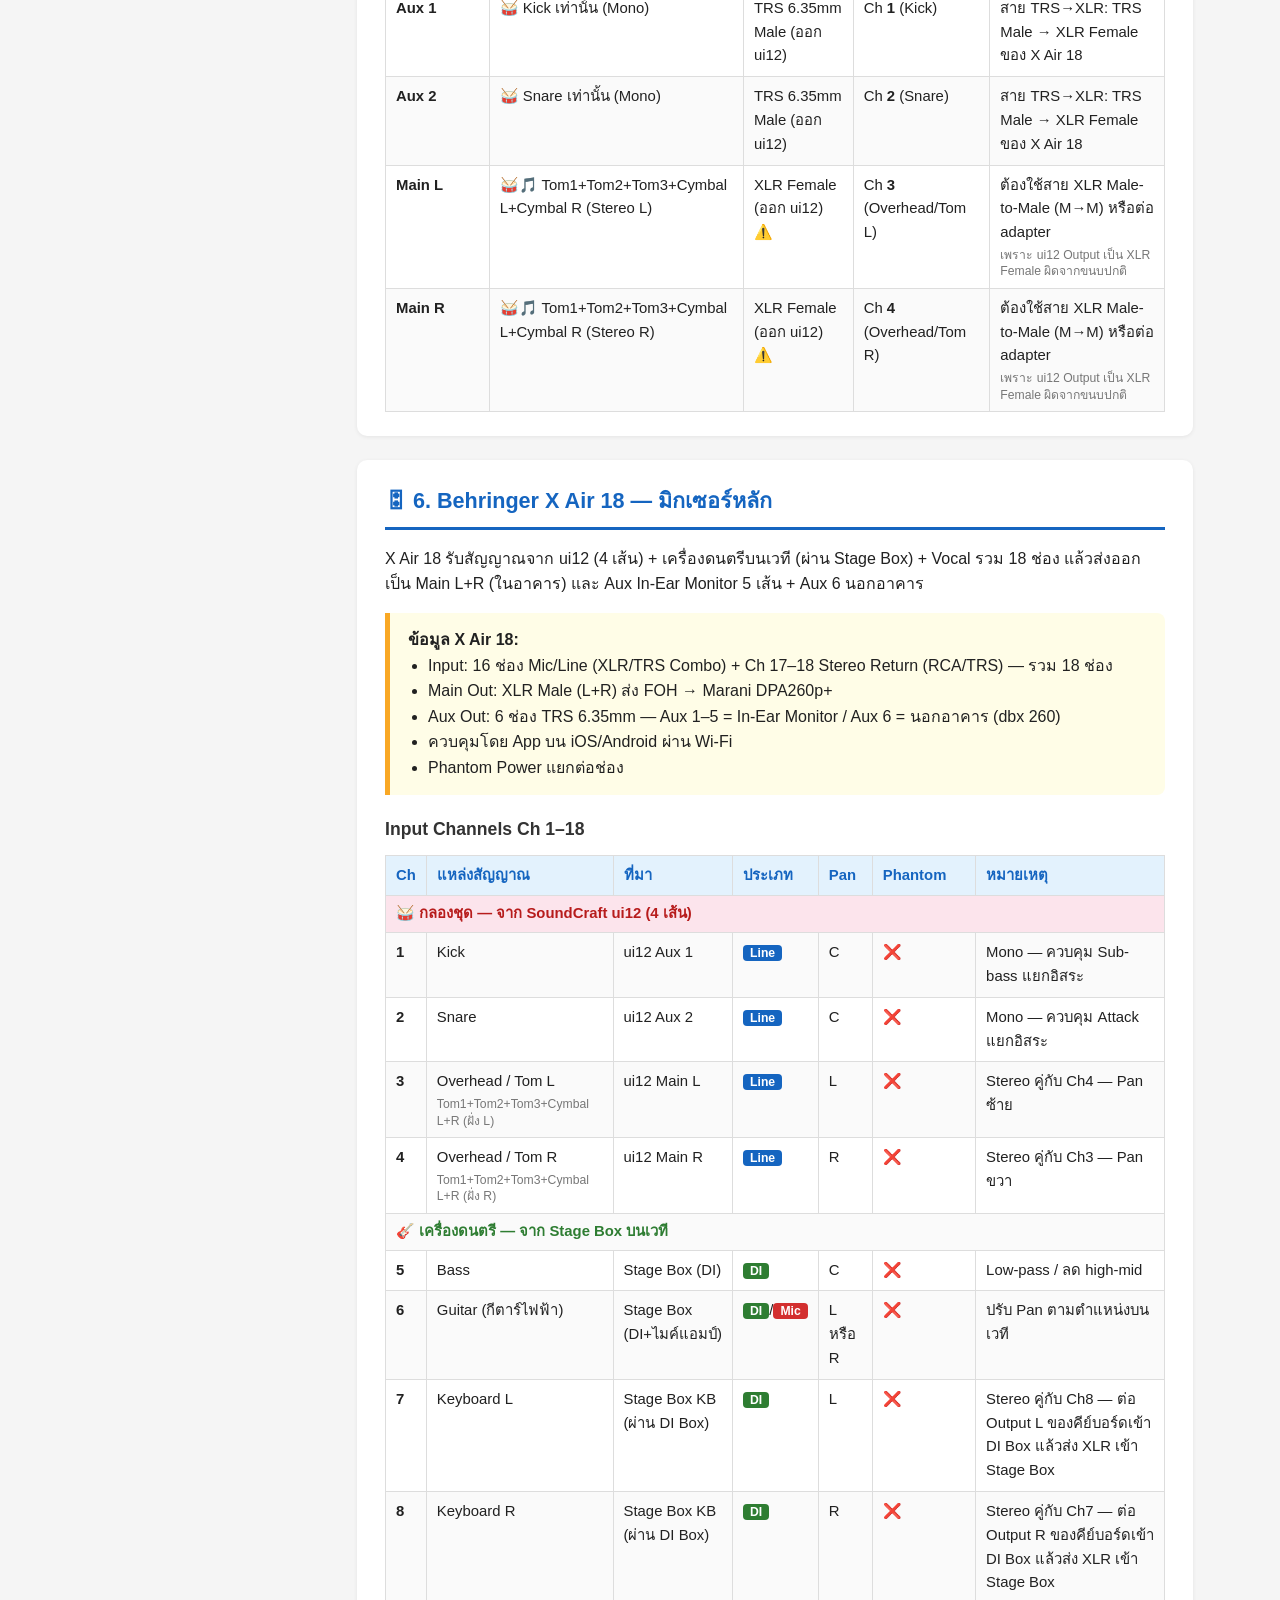
==== commit 13a0a8a7: "refactor(all): complete system review - stage 4 points, channel map, MA118, VL-AUDIO MT-65B, raw mat" ====
--- a/devices.html
+++ b/devices.html
@@ -1,3 +1,416 @@
+<!DOCTYPE html>
+<html lang="th">
+<head>
+  <meta charset="UTF-8">
+  <title>อุปกรณ์หลัก — คู่มือเสียงร้านนิยมสุข</title>
+  <link rel="icon" href="data:image/svg+xml,<svg xmlns='http://www.w3.org/2000/svg' viewBox='0 0 100 100'><text y='.9em' font-size='90'>🎛</text></svg>">
+  <link rel="stylesheet" href="style.css">
+</head>
+<body>
+<div class="layout">
+  <nav class="sidebar" id="sidebar">
+    <div class="sidebar-header">
+      <h2>ระบบเสียง</h2>
+      <div class="shop-name">ร้านนิยมสุข</div>
+    </div>
+    <div class="sidebar-home"><a href="index.html">🏠 หน้าหลัก</a></div>
+    <ul class="sidebar-cat">
+      <li>
+        <div class="cat-title"><span class="cat-icon c-overview">👤</span> สำหรับเจ้าของร้าน</div>
+        <ul class="sidebar-links">
+          <li><a href="overview.html">ระบบทำงานอย่างไร</a></li>
+          <li><a href="overview.html#equipment">อุปกรณ์ทั้งหมด</a></li>
+        </ul>
+      </li>
+      <li>
+        <div class="cat-title"><span class="cat-icon c-signal">🔌</span> เตรียมสาย &amp; เดินสาย</div>
+        <ul class="sidebar-links">
+          <li><a href="signal.html">สรุปสายที่ต้องเตรียม</a></li>
+          <li><a href="signal.html#cables">ตารางเดินสาย A–H</a></li>
+        </ul>
+      </li>
+      <li class="current">
+        <div class="cat-title"><span class="cat-icon c-devices">🎛</span> ตั้งค่าอุปกรณ์</div>
+        <ul class="sidebar-links">
+          <li><a href="#stagebox">📦 จุดรับสัญญาณ (4 จุด)</a></li>
+          <li><a href="#ui12">ui12 (กลอง)</a></li>
+          <li><a href="#xair">X Air 18 (มิกเซอร์หลัก)</a></li>
+          <li><a href="#marani">Marani (ในอาคาร)</a></li>
+          <li><a href="#dbx">dbx 260 (นอกอาคาร)</a></li>
+        </ul>
+      </li>
+      <li>
+        <div class="cat-title"><span class="cat-icon c-install">🔧</span> ติดตั้ง &amp; ปรับจูน</div>
+        <ul class="sidebar-links">
+          <li><a href="tasks.html">แผนงาน / แบ่งทีม</a></li>
+          <li><a href="tasks.html#tuning">ปรับจูน &amp; เปิด-ปิดระบบ</a></li>
+        </ul>
+      </li>
+    </ul>
+  </nav>
+  <div class="sidebar-overlay" id="sidebarOverlay"></div>
+  <button class="sidebar-toggle" id="sidebarToggle">☰</button>
+
+  <div class="page">
+
+    <!-- ═══════════════════════════════════════════ Stage Box ══ -->
+    <div class="section" id="stagebox">
+      <h2>📦 จุดรับสัญญาณบนเวที (4 จุด)</h2>
+      <p>บนเวทีมี <strong>4 จุดรับสัญญาณ</strong>: มัลติคอร์สั้น 1 จุด (ใกล้มิก) + Stage Box 2 กล่อง + Drum Multicore 1 จุด — สาย Snake จากแต่ละจุดวิ่งไปมิกเซอร์เส้นเดียว พาทั้ง <strong>IN</strong> (เสียงจากเวที→มิก) และ <strong>OUT</strong> (เสียงจากมิก→In-Ear กลับมาบนเวที) ในท่อเดียวกัน</p>
+      <p>📍 <strong>ผังเวที:</strong> ฝั่งซ้าย = คีย์บอร์ด (ขอบเวทีติดมิก), เบส, นักร้องนำ (เล่นกีตาร์โปร่ง) &nbsp;|&nbsp; ฝั่งขวา = กีตาร์ไฟฟ้า, กลอง, นักร้อง #2 &nbsp;|&nbsp; มิกเซอร์ตั้งที่ขอบเวทีด้านซ้ายใกล้คีย์บอร์ด</p>
+
+      <!-- ═══ จุดที่ 1: มัลติคอร์สั้น ═══ -->
+      <h3 style="color:#1565c0;">📍 จุดที่ 1 — มัลติคอร์สั้น (ขอบเวทีซ้าย ใกล้มิก ~3m)</h3>
+      <div class="note-box" style="background:#e3f2fd; border-left-color:#1565c0;">
+        <p style="margin:0 0 8px;">ไม่ใช่กล่อง Stage Box — แค่มัลติคอร์สั้นๆ วิ่งจากคีย์บอร์ด/Player เข้ามิกเซอร์ที่อยู่ใกล้กัน</p>
+        <table style="margin:0;">
+          <thead><tr><th style="width:12%;">ช่อง</th><th style="width:48%;">อะไร</th><th>ไปที่</th></tr></thead>
+          <tbody>
+            <tr style="background:#bbdefb;"><td colspan="3" style="font-weight:700;">🔵 IN — เสียงเข้า → ส่งไปมิก</td></tr>
+            <tr><td>IN 1</td><td>🎹 คีย์บอร์ด L (ผ่าน DI Box)</td><td>→ มิก <strong>Ch 8</strong></td></tr>
+            <tr><td>IN 2</td><td>🎹 คีย์บอร์ด R (ผ่าน DI Box)</td><td>→ มิก <strong>Ch 9</strong></td></tr>
+            <tr><td>IN 3</td><td>🎵 Sound Data / เสียงประกอบ</td><td>→ มิก <strong>Ch 15</strong></td></tr>
+            <tr><td>IN 4</td><td>🔔 Metronome / Click Track</td><td>→ มิก <strong>Ch 16</strong> ‼️ ห้ามส่งออก FOH</td></tr>
+            <tr style="background:#ffcdd2;"><td colspan="3" style="font-weight:700;">🔴 OUT — เสียงจากมิก Aux → กลับ In-Ear</td></tr>
+            <tr><td>OUT 1</td><td>🎹 In-Ear มือคีย์บอร์ด</td><td>← มิก <strong>Aux 1</strong></td></tr>
+          </tbody>
+        </table>
+      </div>
+
+      <!-- ═══ จุดที่ 2: Stage Box ซ้าย ═══ -->
+      <h3 style="color:#2e7d32; margin-top:24px;">📦 จุดที่ 2 — Stage Box ฝั่งซ้าย (Snake ~20m)</h3>
+      <div class="note-box" style="background:#e8f5e9; border-left-color:#2e7d32;">
+        <table style="margin:0;">
+          <thead><tr><th style="width:12%;">ช่อง</th><th style="width:48%;">อะไร</th><th>ไปที่</th></tr></thead>
+          <tbody>
+            <tr style="background:#c8e6c9;"><td colspan="3" style="font-weight:700;">🔵 IN — เสียงเข้ากล่อง → ส่งไปมิก</td></tr>
+            <tr><td>IN 1</td><td>🎸 เบส (ผ่าน DI Box)</td><td>→ มิก <strong>Ch 5</strong></td></tr>
+            <tr><td>IN 2</td><td>🎸 กีตาร์โปร่ง Acoustic (ผ่าน DI Box)</td><td>→ มิก <strong>Ch 6</strong></td></tr>
+            <tr><td>IN 3</td><td>🎤 นักร้องนำ (Vocal 1)</td><td>→ มิก <strong>Ch 10</strong></td></tr>
+            <tr><td>IN 4</td><td>🎤 ไมค์ร้อง มือเบส</td><td>→ มิก <strong>Ch 13</strong></td></tr>
+            <tr><td>IN 5</td><td>🎤 ไมค์ร้อง มือคีย์บอร์ด</td><td>→ มิก <strong>Ch 14</strong></td></tr>
+            <tr style="background:#ffcdd2;"><td colspan="3" style="font-weight:700;">🔴 OUT — เสียงจากมิก Aux → กลับ In-Ear</td></tr>
+            <tr><td>OUT 1</td><td>🎸 In-Ear มือเบส</td><td>← มิก <strong>Aux 2</strong></td></tr>
+            <tr><td>OUT 2</td><td>🎤 In-Ear นักร้อง (Vocal 1)</td><td>← มิก <strong>Aux 3</strong> ⚡ Y-split แชร์กับจุดที่ 3</td></tr>
+          </tbody>
+        </table>
+      </div>
+
+      <!-- ═══ จุดที่ 3: Stage Box ขวา ═══ -->
+      <h3 style="color:#e65100; margin-top:24px;">📦 จุดที่ 3 — Stage Box ฝั่งขวา (Snake ~15m)</h3>
+      <div class="note-box" style="background:#fff3e0; border-left-color:#e65100;">
+        <table style="margin:0;">
+          <thead><tr><th style="width:12%;">ช่อง</th><th style="width:48%;">อะไร</th><th>ไปที่</th></tr></thead>
+          <tbody>
+            <tr style="background:#ffe0b2;"><td colspan="3" style="font-weight:700;">🔵 IN — เสียงเข้ากล่อง → ส่งไปมิก</td></tr>
+            <tr><td>IN 1</td><td>🎸 กีตาร์ไฟฟ้า Electric (DI / ไมค์แอมป์)</td><td>→ มิก <strong>Ch 7</strong></td></tr>
+            <tr><td>IN 2</td><td>🎤 นักร้อง #2 (Vocal 2)</td><td>→ มิก <strong>Ch 11</strong></td></tr>
+            <tr><td>IN 3</td><td>🎤 ไมค์ร้อง มือกีตาร์</td><td>→ มิก <strong>Ch 12</strong></td></tr>
+            <tr style="background:#ffcdd2;"><td colspan="3" style="font-weight:700;">🔴 OUT — เสียงจากมิก Aux → กลับ In-Ear</td></tr>
+            <tr><td>OUT 1</td><td>🎤 In-Ear นักร้อง (Vocal 2)</td><td>← มิก <strong>Aux 3</strong> ⚡ Y-split แชร์กับจุดที่ 2</td></tr>
+            <tr><td>OUT 2</td><td>🎸 In-Ear มือกีตาร์</td><td>← มิก <strong>Aux 4</strong></td></tr>
+          </tbody>
+        </table>
+      </div>
+
+      <!-- ═══ Drum Multicore ═══ -->
+      <h3 style="color:#6a1b9a; margin-top:24px;">🥁 Drum Multicore (ข้างกลองชุด ฝั่งขวา, Snake ~15m)</h3>
+      <div class="note-box" style="background:#f3e5f5; border-left-color:#6a1b9a;">
+        <p style="margin:0 0 4px;"><strong>⚠️ Drum Multicore ต่างจาก 3 จุดข้างบน:</strong> ส่งไมค์กลอง → <strong>ui12</strong> ก่อน (ไม่ใช่ X Air โดยตรง) แล้ว ui12 รวมเสียงกลองเป็น 4 เส้นส่งต่อไปมิกหลัก</p>
+        <table style="margin:0 0 8px;">
+          <thead><tr><th style="width:12%;">ช่อง</th><th style="width:38%;">ไมค์อะไร</th><th>เข้า ui12 Ch</th><th>ui12 ส่งต่อไป X Air</th></tr></thead>
+          <tbody>
+            <tr style="background:#e1bee7;"><td colspan="4" style="font-weight:700;">🔵 IN — ไมค์กลอง 7 ตัว</td></tr>
+            <tr><td>IN 1</td><td>Kick (กลองเบส)</td><td>Ch 1</td><td>Aux 1 → <strong>X Air Ch 1</strong></td></tr>
+            <tr><td>IN 2</td><td>Snare (สแนร์)</td><td>Ch 2</td><td>Aux 2 → <strong>X Air Ch 2</strong></td></tr>
+            <tr><td>IN 3</td><td>Tom 1</td><td>Ch 3</td><td rowspan="5">Main L+R รวมกัน → <strong>X Air Ch 3–4</strong></td></tr>
+            <tr><td>IN 4</td><td>Tom 2</td><td>Ch 4</td></tr>
+            <tr><td>IN 5</td><td>Tom 3 (Floor)</td><td>Ch 5</td></tr>
+            <tr><td>IN 6</td><td>Overhead L (ฉาบซ้าย)</td><td>Ch 6 ✅+48V</td></tr>
+            <tr><td>IN 7</td><td>Overhead R (ฉาบขวา)</td><td>Ch 7 ✅+48V</td></tr>
+            <tr style="background:#ffcdd2;"><td colspan="4" style="font-weight:700;">🔴 OUT — In-Ear กลอง</td></tr>
+            <tr><td>OUT 1</td><td colspan="2">🥁 In-Ear มือกลอง (+ Click Track)</td><td>← มิก <strong>Aux 5</strong></td></tr>
+          </tbody>
+        </table>
+      </div>
+
+      <!-- ═══ ต่อตรงเข้ามิก ═══ -->
+      <h3 style="color:#455a64; margin-top:24px;">📱 ต่อตรงเข้ามิก (ไม่ผ่าน Snake)</h3>
+      <div class="note-box" style="background:#eceff1; border-left-color:#455a64;">
+        <p style="margin:0 0 8px;">ไม่มี DJ จริง — ใช้โทรศัพท์มือถือเปิดเพลง เสียบตรงเข้ามิกเซอร์เลย (วางบนโต๊ะมิก)</p>
+        <table style="margin:0;">
+          <thead><tr><th style="width:48%;">อะไร</th><th>ไปที่</th></tr></thead>
+          <tbody>
+            <tr><td>📱 เพลง DJ จากมือถือ L (3.5mm→DI/TRS)</td><td>→ มิก <strong>Ch 17</strong></td></tr>
+            <tr><td>📱 เพลง DJ จากมือถือ R (3.5mm→DI/TRS)</td><td>→ มิก <strong>Ch 18</strong></td></tr>
+          </tbody>
+        </table>
+      </div>
+
+      <!-- ═══ หมายเหตุ Aux 3 Y-split ═══ -->
+      <h3 style="color:#ad1457; margin-top:24px;">⚡ หมายเหตุ: Aux 3 แชร์ให้นักร้อง 2 คน (Y-split)</h3>
+      <div class="note-box" style="background:#fce4ec; border-left-color:#ad1457;">
+        <p style="margin:0;">สาย Aux 3 จากมิกเซอร์ถูก <strong>แยก Y-split เป็น 2 เส้น</strong> ก่อนเข้า Snake — เส้นหนึ่งวิ่งไปจุดที่ 2 (In-Ear Vocal 1) และอีกเส้นวิ่งไปจุดที่ 3 (In-Ear Vocal 2) — นักร้อง 2 คนจะได้ยิน Monitor Mix เดียวกัน</p>
+      </div>
+
+      <!-- ═══ สรุป 1 ตาราง ═══ -->
+      <h3 style="margin-top:28px;">📊 สรุปรวม: อะไรเข้ามิก Ch ไหน + Aux ไหนกลับให้ใคร</h3>
+      <table>
+        <thead><tr><th>มิก Ch</th><th>เสียงอะไร</th><th>มาจากไหน</th></tr></thead>
+        <tbody>
+          <tr style="background:#fce4ec;"><td colspan="3" style="font-weight:700;">🥁 กลอง (ผ่าน Drum Multicore → ui12)</td></tr>
+          <tr><td><strong>1</strong></td><td>Kick</td><td>Drum Multicore → ui12 Aux 1</td></tr>
+          <tr><td><strong>2</strong></td><td>Snare</td><td>Drum Multicore → ui12 Aux 2</td></tr>
+          <tr><td><strong>3–4</strong></td><td>Tom + ฉาบ (Stereo)</td><td>Drum Multicore → ui12 Main L+R</td></tr>
+          <tr style="background:#e8f5e9;"><td colspan="3" style="font-weight:700;">🎸 เครื่องดนตรี</td></tr>
+          <tr><td><strong>5</strong></td><td>เบส</td><td>จุดที่ 2 (ฝั่งซ้าย)</td></tr>
+          <tr><td><strong>6</strong></td><td>กีตาร์โปร่ง (Acoustic)</td><td>จุดที่ 2 (ฝั่งซ้าย)</td></tr>
+          <tr><td><strong>7</strong></td><td>กีตาร์ไฟฟ้า (Electric)</td><td>จุดที่ 3 (ฝั่งขวา)</td></tr>
+          <tr><td><strong>8–9</strong></td><td>คีย์บอร์ด L+R</td><td>จุดที่ 1 (มัลติคอร์สั้น ขอบซ้าย)</td></tr>
+          <tr style="background:#e3f2fd;"><td colspan="3" style="font-weight:700;">🎤 ไมค์ร้อง (5 ตัว)</td></tr>
+          <tr><td><strong>10</strong></td><td>นักร้องนำ (Vocal 1)</td><td>จุดที่ 2 (ฝั่งซ้าย)</td></tr>
+          <tr><td><strong>11</strong></td><td>นักร้อง #2 (Vocal 2)</td><td>จุดที่ 3 (ฝั่งขวา)</td></tr>
+          <tr><td><strong>12</strong></td><td>ร้อง มือกีตาร์</td><td>จุดที่ 3 (ฝั่งขวา)</td></tr>
+          <tr><td><strong>13</strong></td><td>ร้อง มือเบส</td><td>จุดที่ 2 (ฝั่งซ้าย)</td></tr>
+          <tr><td><strong>14</strong></td><td>ร้อง มือคีย์บอร์ด</td><td>จุดที่ 2 (ฝั่งซ้าย)</td></tr>
+          <tr style="background:#f3e5f5;"><td colspan="3" style="font-weight:700;">🎧 Playback / Media</td></tr>
+          <tr><td><strong>15</strong></td><td>Sound Data (เสียงประกอบ)</td><td>จุดที่ 1 (มัลติคอร์สั้น ขอบซ้าย)</td></tr>
+          <tr><td><strong>16</strong></td><td>Metronome ‼️ In-Ear only</td><td>จุดที่ 1 (มัลติคอร์สั้น ขอบซ้าย)</td></tr>
+          <tr><td><strong>17–18</strong></td><td>เพลง DJ จากมือถือ L+R</td><td>📱 ต่อตรงเข้ามิก</td></tr>
+        </tbody>
+      </table>
+
+      <table style="margin-top:16px;">
+        <thead><tr><th>มิก Aux</th><th>ส่ง In-Ear ให้ใคร</th><th>กลับผ่านจุดไหน</th></tr></thead>
+        <tbody>
+          <tr><td><strong>Aux 1</strong></td><td>🎹 In-Ear คีย์บอร์ด</td><td>จุดที่ 1 (มัลติคอร์สั้น)</td></tr>
+          <tr><td><strong>Aux 2</strong></td><td>🎸 In-Ear เบส</td><td>จุดที่ 2 (ฝั่งซ้าย)</td></tr>
+          <tr><td><strong>Aux 3</strong></td><td>🎤 In-Ear นักร้อง ⚡ 2 คนแชร์ Y-split</td><td>Y-split → จุดที่ 2 + จุดที่ 3</td></tr>
+          <tr><td><strong>Aux 4</strong></td><td>🎸 In-Ear กีตาร์</td><td>จุดที่ 3 (ฝั่งขวา)</td></tr>
+          <tr><td><strong>Aux 5</strong></td><td>🥁 In-Ear กลอง (+ Click Track)</td><td>Drum Multicore (ฝั่งขวา)</td></tr>
+          <tr style="background:#fff3e0;"><td><strong>Aux 6</strong></td><td>📡 ลำโพงนอกอาคาร</td><td>❌ ไม่ผ่านจุดรับสัญญาณ — ต่อตรงจากมิกไป dbx 260</td></tr>
+        </tbody>
+      </table>
+    </div>
+
+    <!-- ═══════════════════════════════════════════ ui12 ══ -->
+    <div class="section" id="ui12">
+      <h2>🥁 5. SoundCraft ui12 — Pre-mixer กลองชุด</h2>
+      <p>ui12 รับไมค์กลองทั้งหมด <strong>7 ตัว</strong> มิกซ์เป็นกลุ่ม แล้วส่งออก <strong>4 เส้น</strong> เข้า X Air 18 แยก Kick / Snare / Tom+OH Stereo</p>
+
+      <div class="note-box" style="margin-bottom:16px;">
+        <strong>ไมค์โอเวอร์เฮด:</strong> ใช้จ่อ<strong>ใต้ฉาบ</strong> (ไม่ใช่แบบจ่อด้านบนทั้งชุด) เพื่อรับเฉพาะ<strong>เครื่องทองเหลือง (Brass/Cymbal)</strong> ลดเสียงกลองหนังรั่วเข้า — ใช้ Cardioid หรือ Hypercardioid Condenser
+      </div>
+
+      <h3>Input ของ ui12 — ช่องรับไมค์กลอง</h3>
+      <table>
+        <thead>
+          <tr><th>Ch</th><th>ไมค์</th><th>ตำแหน่งติดตั้ง</th><th>ชนิดไมค์</th><th>Phantom +48V</th><th>หัว XLR ที่เสียบ ui12</th></tr>
+        </thead>
+        <tbody>
+          <tr><td><strong>1</strong></td><td>Kick (กลองเบส)</td><td>ด้านในหน้าเปลือกกลองเบส</td><td>Dynamic</td><td>❌ ไม่ต้องการ</td><td>XLR Female (Input)</td></tr>
+          <tr><td><strong>2</strong></td><td>Snare (สแนร์)</td><td>ขอบบน Snare ห่าง ~2–3cm</td><td>Dynamic</td><td>❌ ไม่ต้องการ</td><td>XLR Female (Input)</td></tr>
+          <tr><td><strong>3</strong></td><td>Tom 1</td><td>ขอบ Tom ใบที่ 1</td><td>Dynamic</td><td>❌ ไม่ต้องการ</td><td>XLR Female (Input)</td></tr>
+          <tr><td><strong>4</strong></td><td>Tom 2</td><td>ขอบ Tom ใบที่ 2</td><td>Dynamic</td><td>❌ ไม่ต้องการ</td><td>XLR Female (Input)</td></tr>
+          <tr><td><strong>5</strong></td><td>Tom 3 (Floor Tom)</td><td>ขอบ Floor Tom</td><td>Dynamic</td><td>❌ ไม่ต้องการ</td><td>XLR Female (Input)</td></tr>
+          <tr><td><strong>6</strong></td><td>Overhead L (ฉาบซ้าย)</td><td>จ่อ<strong>ใต้ฉาบ</strong>ด้านซ้าย (Hi-Hat / Crash ซ้าย) ห่าง ~5cm</td><td>Condenser (Cardioid)</td><td>✅ +48V</td><td>XLR Female (Input)</td></tr>
+          <tr><td><strong>7</strong></td><td>Overhead R (ฉาบขวา)</td><td>จ่อ<strong>ใต้ฉาบ</strong>ด้านขวา (Ride / Crash ขวา) ห่าง ~5cm</td><td>Condenser (Cardioid)</td><td>✅ +48V</td><td>XLR Female (Input)</td></tr>
+        </tbody>
+      </table>
+
+      <h3>Output ของ ui12 — ส่ง 4 เส้นเข้า X Air 18</h3>
+      <div class="note-box" style="margin-bottom:12px;">
+        สรุปการ Route ภายใน ui12: <strong>Kick → Aux 1 เท่านั้น</strong> / <strong>Snare → Aux 2 เท่านั้น</strong> / Tom1+Tom2+Tom3+OH L+OH R → <strong>Main L+R</strong> — ต้องตั้ง Aux Send ของ Ch3–7 เป็น 0 บน Aux 1 และ Aux 2
+      </div>
+      <table>
+        <thead>
+          <tr><th>Output ui12</th><th>เนื้อหาสัญญาณ</th><th>ขั้วที่ออก</th><th>ไปที่ X Air 18</th><th>ชนิดสาย / หัว</th></tr>
+        </thead>
+        <tbody>
+          <tr><td><strong>Aux 1</strong></td><td>🥁 Kick เท่านั้น (Mono)</td><td>TRS 6.35mm Male (ออก ui12)</td><td>Ch <strong>1</strong> (Kick)</td><td>สาย TRS→XLR: TRS Male → XLR Female ของ X Air 18</td></tr>
+          <tr><td><strong>Aux 2</strong></td><td>🥁 Snare เท่านั้น (Mono)</td><td>TRS 6.35mm Male (ออก ui12)</td><td>Ch <strong>2</strong> (Snare)</td><td>สาย TRS→XLR: TRS Male → XLR Female ของ X Air 18</td></tr>
+          <tr><td><strong>Main L</strong></td><td>🥁🎵 Tom1+Tom2+Tom3+Cymbal L+Cymbal R (Stereo L)</td><td>XLR Female (ออก ui12) ⚠️</td><td>Ch <strong>3</strong> (Overhead/Tom L)</td><td>ต้องใช้สาย XLR Male-to-Male (M→M) หรือต่อ adapter<br><small>เพราะ ui12 Output เป็น XLR Female ผิดจากขนบปกติ</small></td></tr>
+          <tr><td><strong>Main R</strong></td><td>🥁🎵 Tom1+Tom2+Tom3+Cymbal L+Cymbal R (Stereo R)</td><td>XLR Female (ออก ui12) ⚠️</td><td>Ch <strong>4</strong> (Overhead/Tom R)</td><td>ต้องใช้สาย XLR Male-to-Male (M→M) หรือต่อ adapter<br><small>เพราะ ui12 Output เป็น XLR Female ผิดจากขนบปกติ</small></td></tr>
+        </tbody>
+      </table>
+    </div>
+
+    <!-- ═══════════════════════════════════════════ X Air 18 ══ -->
+    <div class="section" id="xair">
+      <h2>🎛 6. Behringer X Air 18 — มิกเซอร์หลัก</h2>
+      <p>X Air 18 รับสัญญาณจาก ui12 (4 เส้น) + เครื่องดนตรีบนเวที (ผ่านจุดรับสัญญาณ 4 จุด) + Vocal รวม 18 ช่อง แล้วส่งออกเป็น Main L+R (ในอาคาร) และ Aux In-Ear Monitor 5 เส้น + Aux 6 นอกอาคาร</p>
+
+      <div class="note-box" style="margin-bottom:16px;">
+        <strong>ข้อมูล X Air 18:</strong>
+        <ul>
+          <li>Input: 16 ช่อง Mic/Line (XLR/TRS Combo) + Ch 17–18 Stereo Return (RCA/TRS) — รวม 18 ช่อง</li>
+          <li>Main Out: XLR Male (L+R) ส่ง FOH → Marani DPA260p+</li>
+          <li>Aux Out: 6 ช่อง TRS 6.35mm — Aux 1–5 = In-Ear Monitor / Aux 6 = นอกอาคาร (dbx 260)</li>
+          <li>ควบคุมโดย App บน iOS/Android ผ่าน Wi-Fi</li>
+          <li>Phantom Power แยกต่อช่อง</li>
+        </ul>
+      </div>
+
+      <h3>Input Channels Ch 1–18</h3>
+      <table>
+        <thead>
+          <tr><th>Ch</th><th>แหล่งสัญญาณ</th><th>ที่มา</th><th>ประเภท</th><th>Pan</th><th>Phantom</th><th>หมายเหตุ</th></tr>
+        </thead>
+        <tbody>
+          <tr style="background:#fce4ec;"><td colspan="7" style="font-weight:700;color:#b71c1c;padding:6px 10px;">🥁 กลองชุด — จาก SoundCraft ui12 (4 เส้น)</td></tr>
+          <tr><td><strong>1</strong></td><td>Kick</td><td>ui12 Aux 1</td><td><span class="badge-line">Line</span></td><td>C</td><td>❌</td><td>Mono — ควบคุม Sub-bass แยกอิสระ</td></tr>
+          <tr><td><strong>2</strong></td><td>Snare</td><td>ui12 Aux 2</td><td><span class="badge-line">Line</span></td><td>C</td><td>❌</td><td>Mono — ควบคุม Attack แยกอิสระ</td></tr>
+          <tr><td><strong>3</strong></td><td>Overhead / Tom L<br><small>Tom1+Tom2+Tom3+Cymbal L+R (ฝั่ง L)</small></td><td>ui12 Main L</td><td><span class="badge-line">Line</span></td><td>L</td><td>❌</td><td>Stereo คู่กับ Ch4 — Pan ซ้าย</td></tr>
+          <tr><td><strong>4</strong></td><td>Overhead / Tom R<br><small>Tom1+Tom2+Tom3+Cymbal L+R (ฝั่ง R)</small></td><td>ui12 Main R</td><td><span class="badge-line">Line</span></td><td>R</td><td>❌</td><td>Stereo คู่กับ Ch3 — Pan ขวา</td></tr>
+          <tr style="background:#e8f5e9;"><td colspan="7" style="font-weight:700;color:#2e7d32;padding:6px 10px;">🎸 เครื่องดนตรี — จากจุดรับสัญญาณบนเวที</td></tr>
+          <tr><td><strong>5</strong></td><td>Bass</td><td>จุดที่ 2 ฝั่งซ้าย (DI)</td><td><span class="badge-di">DI</span></td><td>C</td><td>❌</td><td>Low-pass / ลด high-mid</td></tr>
+          <tr><td><strong>6</strong></td><td>Acoustic Guitar (กีตาร์โปร่ง)</td><td>จุดที่ 2 ฝั่งซ้าย (DI)</td><td><span class="badge-di">DI</span></td><td>L</td><td>❌</td><td>⭐ นักร้องนำเล่นกีตาร์โปร่ง</td></tr>
+          <tr><td><strong>7</strong></td><td>Electric Guitar (กีตาร์ไฟฟ้า)</td><td>จุดที่ 3 ฝั่งขวา (DI/ไมค์แอมป์)</td><td><span class="badge-di">DI</span>/<span class="badge-mic">Mic</span></td><td>R</td><td>❌</td><td>ปรับ Pan ตามตำแหน่งบนเวที</td></tr>
+          <tr><td><strong>8</strong></td><td>Keyboard L</td><td>จุดที่ 1 มัลติคอร์สั้น (ผ่าน DI Box)</td><td><span class="badge-di">DI</span></td><td>L</td><td>❌</td><td>Stereo คู่กับ Ch9 — ต่อ Output L ของคีย์บอร์ดเข้า DI Box</td></tr>
+          <tr><td><strong>9</strong></td><td>Keyboard R</td><td>จุดที่ 1 มัลติคอร์สั้น (ผ่าน DI Box)</td><td><span class="badge-di">DI</span></td><td>R</td><td>❌</td><td>Stereo คู่กับ Ch8 — ต่อ Output R ของคีย์บอร์ดเข้า DI Box</td></tr>
+          <tr style="background:#e3f2fd;"><td colspan="7" style="font-weight:700;color:#1565c0;padding:6px 10px;">🎤 Vocal — ไมค์นักร้องและนักดนตรี (5 ตัว)</td></tr>
+          <tr><td><strong>10</strong></td><td>Vocal 1 (นักร้องนำ)</td><td>จุดที่ 2 ฝั่งซ้าย</td><td><span class="badge-mic">Mic</span></td><td>C</td><td>✅ ถ้า Condenser</td><td>Comp + De-ess แนะนำ</td></tr>
+          <tr><td><strong>11</strong></td><td>Vocal 2 (นักร้อง #2)</td><td>จุดที่ 3 ฝั่งขวา</td><td><span class="badge-mic">Mic</span></td><td>C</td><td>✅ ถ้า Condenser</td><td>—</td></tr>
+          <tr><td><strong>12</strong></td><td>Vocal มือกีตาร์</td><td>จุดที่ 3 ฝั่งขวา</td><td><span class="badge-mic">Mic</span></td><td>R</td><td>✅ ถ้า Condenser</td><td>Pan ตามตำแหน่งบนเวที</td></tr>
+          <tr><td><strong>13</strong></td><td>Vocal มือเบส</td><td>จุดที่ 2 ฝั่งซ้าย</td><td><span class="badge-mic">Mic</span></td><td>L</td><td>✅ ถ้า Condenser</td><td>Pan ตามตำแหน่ง</td></tr>
+          <tr><td><strong>14</strong></td><td>Vocal มือคีย์บอร์ด</td><td>จุดที่ 2 ฝั่งซ้าย</td><td><span class="badge-mic">Mic</span></td><td>C</td><td>✅ ถ้า Condenser</td><td>—</td></tr>
+          <tr style="background:#f3e5f5;"><td colspan="7" style="font-weight:700;color:#6a1b9a;padding:6px 10px;">🎧 Playback / Media</td></tr>
+          <tr><td><strong>15</strong></td><td>Sound Data (เสียงประกอบ)</td><td>จุดที่ 1 มัลติคอร์สั้น (Player/Laptop)</td><td><span class="badge-line">Line</span></td><td>C</td><td>❌</td><td>ต่อผ่าน DI หรือ XLR straight</td></tr>
+          <tr><td><strong>16</strong></td><td>Metronome / Click Track</td><td>จุดที่ 1 มัลติคอร์สั้น (Player)</td><td><span class="badge-line">Line</span></td><td>C</td><td>❌</td><td>‼️ ส่งออก Monitor เท่านั้น ห้ามดัง FOH</td></tr>
+          <tr style="background:#e0f2f1;"><td colspan="7" style="font-weight:700;color:#004d40;padding:6px 10px;">📱 DJ / เพลงจากมือถือ (ต่อตรง)</td></tr>
+          <tr><td><strong>17</strong></td><td>DJ Song L (จากมือถือ)</td><td>ต่อตรงเข้ามิก (3.5mm→TRS)</td><td><span class="badge-line">Line</span></td><td>L</td><td>❌</td><td>Stereo คู่กับ Ch18 (ใช้ Stereo Link)</td></tr>
+          <tr><td><strong>18</strong></td><td>DJ Song R (จากมือถือ)</td><td>ต่อตรงเข้ามิก (3.5mm→TRS)</td><td><span class="badge-line">Line</span></td><td>R</td><td>❌</td><td>Stereo คู่กับ Ch17</td></tr>
+        </tbody>
+      </table>
+
+      <h3>Aux Output — Monitor + นอกอาคาร</h3>
+      <div class="note-box" style="margin-bottom:12px;">
+        <strong>In-Ear Monitor Mix:</strong> แต่ละ Aux ส่งเสียงกลับไป In-Ear ของนักดนตรีแต่ละคนแยกอิสระ — ตั้ง Send ต่อช่องใน X Air 18 App ว่าใครต้องการฟังอะไรขนาดไหน
+      </div>
+      <table>
+        <thead>
+          <tr><th>Aux</th><th>Monitor สำหรับ</th><th>ขั้ว Output (X Air 18)</th><th>ไปที่</th><th>เนื้อหาที่ควร Send มาก</th></tr>
+        </thead>
+        <tbody>
+          <tr><td><strong>Aux 1</strong></td><td>🎹 In-Ear คีย์บอร์ด</td><td>TRS 6.35mm Male</td><td>In-Ear มือ KB (ผ่านจุดที่ 1 มัลติคอร์สั้น)</td><td>Vocal หลัก, กลอง, เบส, ตัวเอง</td></tr>
+          <tr><td><strong>Aux 2</strong></td><td>🎸 In-Ear เบส</td><td>TRS 6.35mm Male</td><td>In-Ear มือเบส (ผ่านจุดที่ 2 ฝั่งซ้าย)</td><td>Kick, Snare, ตัวเอง, Vocal หลัก</td></tr>
+          <tr style="background:#fce4ec;"><td><strong>Aux 3</strong></td><td>🎤 In-Ear นักร้อง ⚡ Y-split</td><td>TRS 6.35mm Male</td><td>Y-split → จุดที่ 2 (Vocal 1) + จุดที่ 3 (Vocal 2)<br><small>นักร้อง 2 คนแชร์ Monitor Mix เดียวกัน</small></td><td>ตัวเอง, Vocal อื่น, กลอง, เบส</td></tr>
+          <tr><td><strong>Aux 4</strong></td><td>🎸 In-Ear กีตาร์</td><td>TRS 6.35mm Male</td><td>In-Ear มือกีตาร์ (ผ่านจุดที่ 3 ฝั่งขวา)</td><td>ตัวเอง, Vocal หลัก, กลอง, เบส</td></tr>
+          <tr><td><strong>Aux 5</strong></td><td>🥁 In-Ear กลอง</td><td>TRS 6.35mm Male</td><td>In-Ear มือกลอง (ผ่าน Drum Multicore)</td><td>Click Track (Ch16), Vocal, กลองตัวเอง</td></tr>
+          <tr><td><strong>Aux 6</strong></td><td>🏠 โซนนอกอาคาร (Follow Main)</td><td>TRS 6.35mm Male</td><td>→ dbx DriveRack 260 (Input Mono)</td><td>FOH Mix เดียวกับในอาคาร ลด level ลงก่อนเข้า dbx</td></tr>
+        </tbody>
+      </table>
+
+      <h3>Main Output — เข้า Marani DPA260p+</h3>
+      <table>
+        <thead><tr><th>Output</th><th>ขั้ว X Air 18</th><th>ไปที่</th><th>สาย</th></tr></thead>
+        <tbody>
+          <tr><td>Main L</td><td><strong>XLR Male</strong></td><td>Marani DPA260p+ Input 1 (L)</td><td>XLR Male → XLR Female — ~3m</td></tr>
+          <tr><td>Main R</td><td><strong>XLR Male</strong></td><td>Marani DPA260p+ Input 2 (R)</td><td>XLR Male → XLR Female — ~3m</td></tr>
+        </tbody>
+      </table>
+    </div>
+
+    <!-- ═══════════════════════════════════════════ Marani ══ -->
+    <div class="section" id="marani">
+      <h2>🔋 7. Marani DPA260p+ — DSP + Power Amp (ในอาคาร)</h2>
+      <p>รับ Main L+R จาก X Air 18 แล้วแยกส่งออก <strong>4 ช่อง</strong>: ลำโพงหลัก Yamaha DXR ซ้าย-ขวา (side-by-side link 2 ใบต่อข้าง) และ Sub MA118 ซ้าย-ขวา</p>
+
+      <div class="note-box" style="margin-bottom:16px;">
+        <strong>การพ่วงลำโพง Yamaha DXR (Link):</strong> ลำโพง DXR แต่ละฝั่งมี 2 ใบ — ต่อสายจาก Marani Out เข้าใบแรก แล้วใช้ <strong>Link Out</strong> บน DXR ออกไปใบที่สอง (ขั้ว XLR Link Out → XLR Input ใบที่สอง)
+      </div>
+
+      <h3>Input ของ Marani — รับจาก X Air 18</h3>
+      <table>
+        <thead>
+          <tr><th>Input Marani</th><th>จาก X Air 18</th><th>ขั้ว / สาย</th><th>เนื้อหา</th></tr>
+        </thead>
+        <tbody>
+          <tr><td><strong>Input 1 (L)</strong></td><td>Main Out L — XLR Male</td><td>XLR Male (X Air) → <strong>XLR Female</strong> (Marani Input)</td><td>FOH Mix ฝั่งซ้าย</td></tr>
+          <tr><td><strong>Input 2 (R)</strong></td><td>Main Out R — XLR Male</td><td>XLR Male (X Air) → <strong>XLR Female</strong> (Marani Input)</td><td>FOH Mix ฝั่งขวา</td></tr>
+        </tbody>
+      </table>
+
+      <h3>Output ของ Marani — ส่งกำลังไปลำโพงในอาคาร</h3>
+      <table>
+        <thead>
+          <tr><th>Out</th><th>ลำโพง</th><th>จำนวน</th><th>ขั้ว Speakon</th><th>การ Link</th><th>DSP ที่ตั้ง</th></tr>
+        </thead>
+        <tbody>
+          <tr><td><strong>Out 1</strong></td><td>Yamaha DXR ฝั่งซ้าย</td><td>2 ใบ (พ่วง Link)</td><td>Speakon NL4 Male → Female (ใบแรก)</td><td>ใบแรก Link Out XLR Male → ใบที่สอง XLR Female Input</td><td>EQ ปรับตามห้อง / Limiter เปิด / Delay 0ms</td></tr>
+          <tr><td><strong>Out 2</strong></td><td>Yamaha DXR ฝั่งขวา</td><td>2 ใบ (พ่วง Link)</td><td>Speakon NL4 Male → Female (ใบแรก)</td><td>ใบแรก Link Out XLR Male → ใบที่สอง XLR Female Input</td><td>EQ ปรับตามห้อง / Limiter เปิด / Delay 0ms</td></tr>
+          <tr><td><strong>Out 3</strong></td><td>Sub MA118 ฝั่งซ้าย</td><td>1 ใบ</td><td>Speakon NL4 Male → Female (Sub)</td><td>—</td><td>Low-pass ~80Hz / Polarity ตรวจก่อน</td></tr>
+          <tr><td><strong>Out 4</strong></td><td>Sub MA118 ฝั่งขวา</td><td>1 ใบ</td><td>Speakon NL4 Male → Female (Sub)</td><td>—</td><td>Low-pass ~80Hz / Polarity ตรวจก่อน</td></tr>
+          <tr><td>Out 5–6</td><td>สำรอง</td><td>—</td><td>—</td><td>—</td><td>—</td></tr>
+        </tbody>
+      </table>
+
+      <div class="note-box" style="margin-top:14px;">
+        <strong>⚠️ ตั้งค่า Crossover บน Marani:</strong> Out 1–2 = High-pass ~80Hz (ลด Sub ออก เพราะมี Sub แยก) / Out 3–4 = Low-pass ~80Hz สำหรับ Sub เท่านั้น — Marani จะแยก frequency ให้ไปถูกลำโพง
+      </div>
+    </div>
+
+    <!-- ═══════════════════════════════════════════ dbx 260 ══ -->
+    <div class="section" id="dbx">
+      <h2>📡 8. dbx DriveRack 260 — ระบบเสียงนอกอาคาร</h2>
+      <p>รับสัญญาณ Mono จาก X Air 18 Aux 6 แล้วแยกออก 2 โซน: <strong>Wharfedale Pro Titan 12</strong> (2 ใบ) และ <strong>VL-AUDIO MT-65B</strong> (3 ใบ พ่วง Daisy-chain)</p>
+
+      <div class="note-box" style="margin-bottom:16px;">
+        <strong>สัญญาณเข้า dbx:</strong> ต่อจาก X Air 18 Aux 6 (TRS Male) เข้า dbx Input แบบ <strong>Mono</strong> — ตั้ง Aux 6 บน X Air 18 ให้ Follow Main Mix (Post-fader) เพื่อได้ยินเสียงเต็มเหมือนในอาคาร แต่ควบคุม Level แยกได้อิสระ
+      </div>
+
+      <h3>Input dbx DriveRack 260</h3>
+      <table>
+        <thead><tr><th>Input</th><th>จาก</th><th>ขั้ว / สาย</th><th>โหมด</th></tr></thead>
+        <tbody>
+          <tr><td><strong>Input 1 (Mono)</strong></td><td>X Air 18 Aux 6</td><td>TRS Male (X Air) → <strong>XLR Female</strong> (dbx Input) หรือ TRS→TRS</td><td>Mono — Bridge L+R ภายใน dbx</td></tr>
+        </tbody>
+      </table>
+
+      <h3>Output ของ dbx — แยก 2 โซนนอกอาคาร</h3>
+      <table>
+        <thead>
+          <tr><th>Out dbx</th><th>ไปที่</th><th>ลำโพง</th><th>จำนวน</th><th>ขั้ว</th><th>หมายเหตุ</th></tr>
+        </thead>
+        <tbody>
+          <tr><td><strong>Out 1</strong></td><td>โซน Wharfedale Pro</td><td>Wharfedale Pro Titan 12</td><td>2 ใบ</td><td>XLR Male (dbx) → XLR Female (Input ลำโพง Titan 12 — Active Speaker)</td><td>Titan 12 เป็น Active Speaker มีแอมป์ในตัว — ต่อสาย XLR ตรง</td></tr>
+          <tr><td><strong>Out 2</strong></td><td>โซน VL-AUDIO</td><td>VL-AUDIO MT-65B (3 ใบ พ่วง Daisy-chain)</td><td>3 ใบ</td><td>XLR Male (dbx) → ใบแรก Input → Link Out → ใบที่ 2 → ใบที่ 3</td><td>ต่อพ่วง Daisy-chain: จาก dbx เข้าใบแรก แล้ว Link Out ต่อใบถัดไป</td></tr>
+        </tbody>
+      </table>
+
+      <div class="note-box" style="margin-top:14px;">
+        <strong>การตั้งค่า dbx DriveRack 260:</strong>
+        <ul>
+          <li>Out 1 (Titan 12): Full range — EQ ปรับตามสภาพแวดล้อมนอกอาคาร ตั้ง Limiter ป้องกันลำโพง</li>
+          <li>Out 2 (VL-AUDIO MT-65B): Full range หรือ High-pass ถ้าขนาดเล็ก</li>
+          <li>ตั้ง Input Gain บน dbx ให้สอดคล้องกับ Level ที่ส่งมาจาก Aux 6 ของ X Air 18</li>
+          <li>ควร Delay Out 1–2 ให้ตรงกับเสียงที่ออกมาจากในอาคาร (เฉพาะถ้าลำโพงนอกมองเห็นเวทีได้)</li>
+        </ul>
+      </div>
+    </div>
+
+  </div>
+</div>
+
+<script>
+const sidebar = document.getElementById('sidebar');
+const toggle  = document.getElementById('sidebarToggle');
+const overlay = document.getElementById('sidebarOverlay');
+toggle.addEventListener('click',()=>{ sidebar.classList.toggle('open'); overlay.classList.toggle('show'); });
+overlay.addEventListener('click',()=>{ sidebar.classList.remove('open'); overlay.classList.remove('show'); });
+
+const sections = document.querySelectorAll('.section');
+const catItems = document.querySelectorAll('.sidebar-cat > li.current .sidebar-links a');
+window.addEventListener('scroll', () => {
+  let cur = '';
+  sections.forEach(s => { if (window.scrollY >= s.offsetTop - 80) cur = s.id; });
+  catItems.forEach(a => {
+    a.classList.toggle('active', a.getAttribute('href') === '#' + cur);
+  });
+});
+</script>
+</body>
+</html>
 <!DOCTYPE html>
 <html lang="th">
 <head>
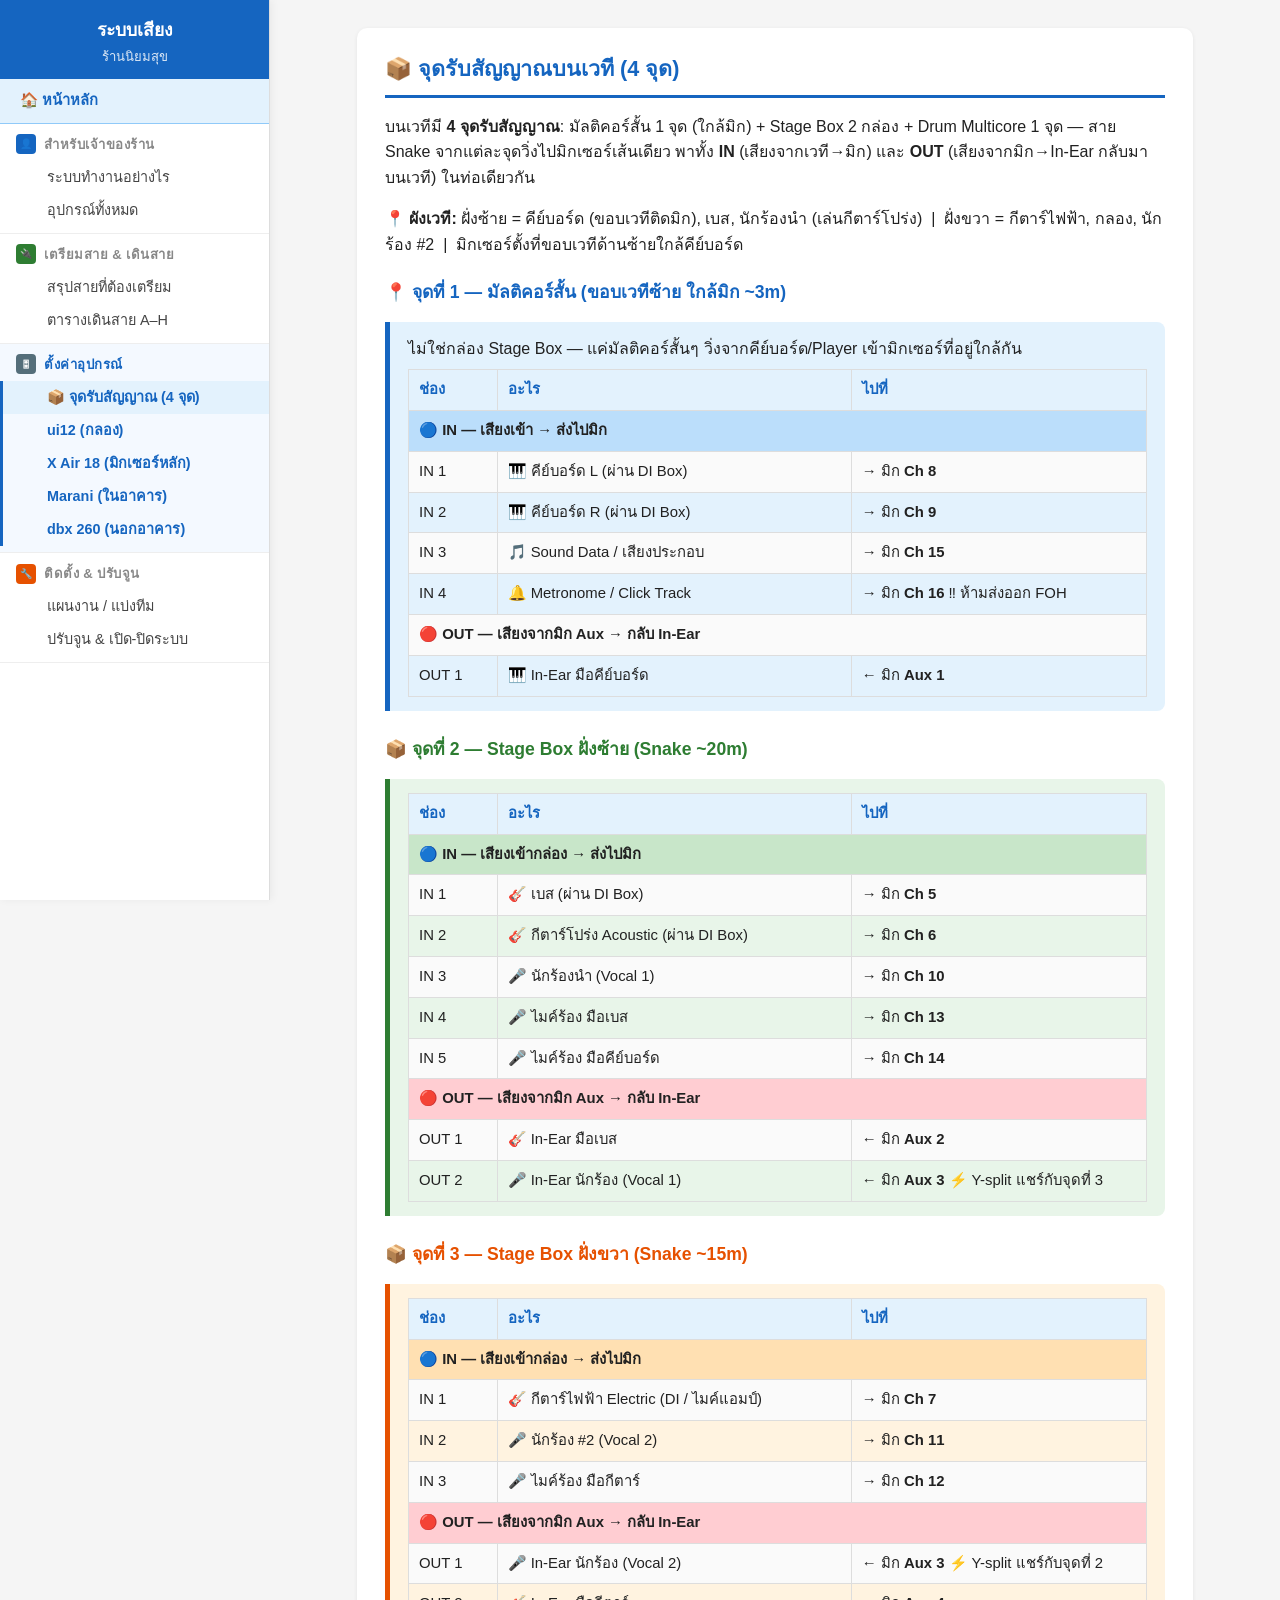
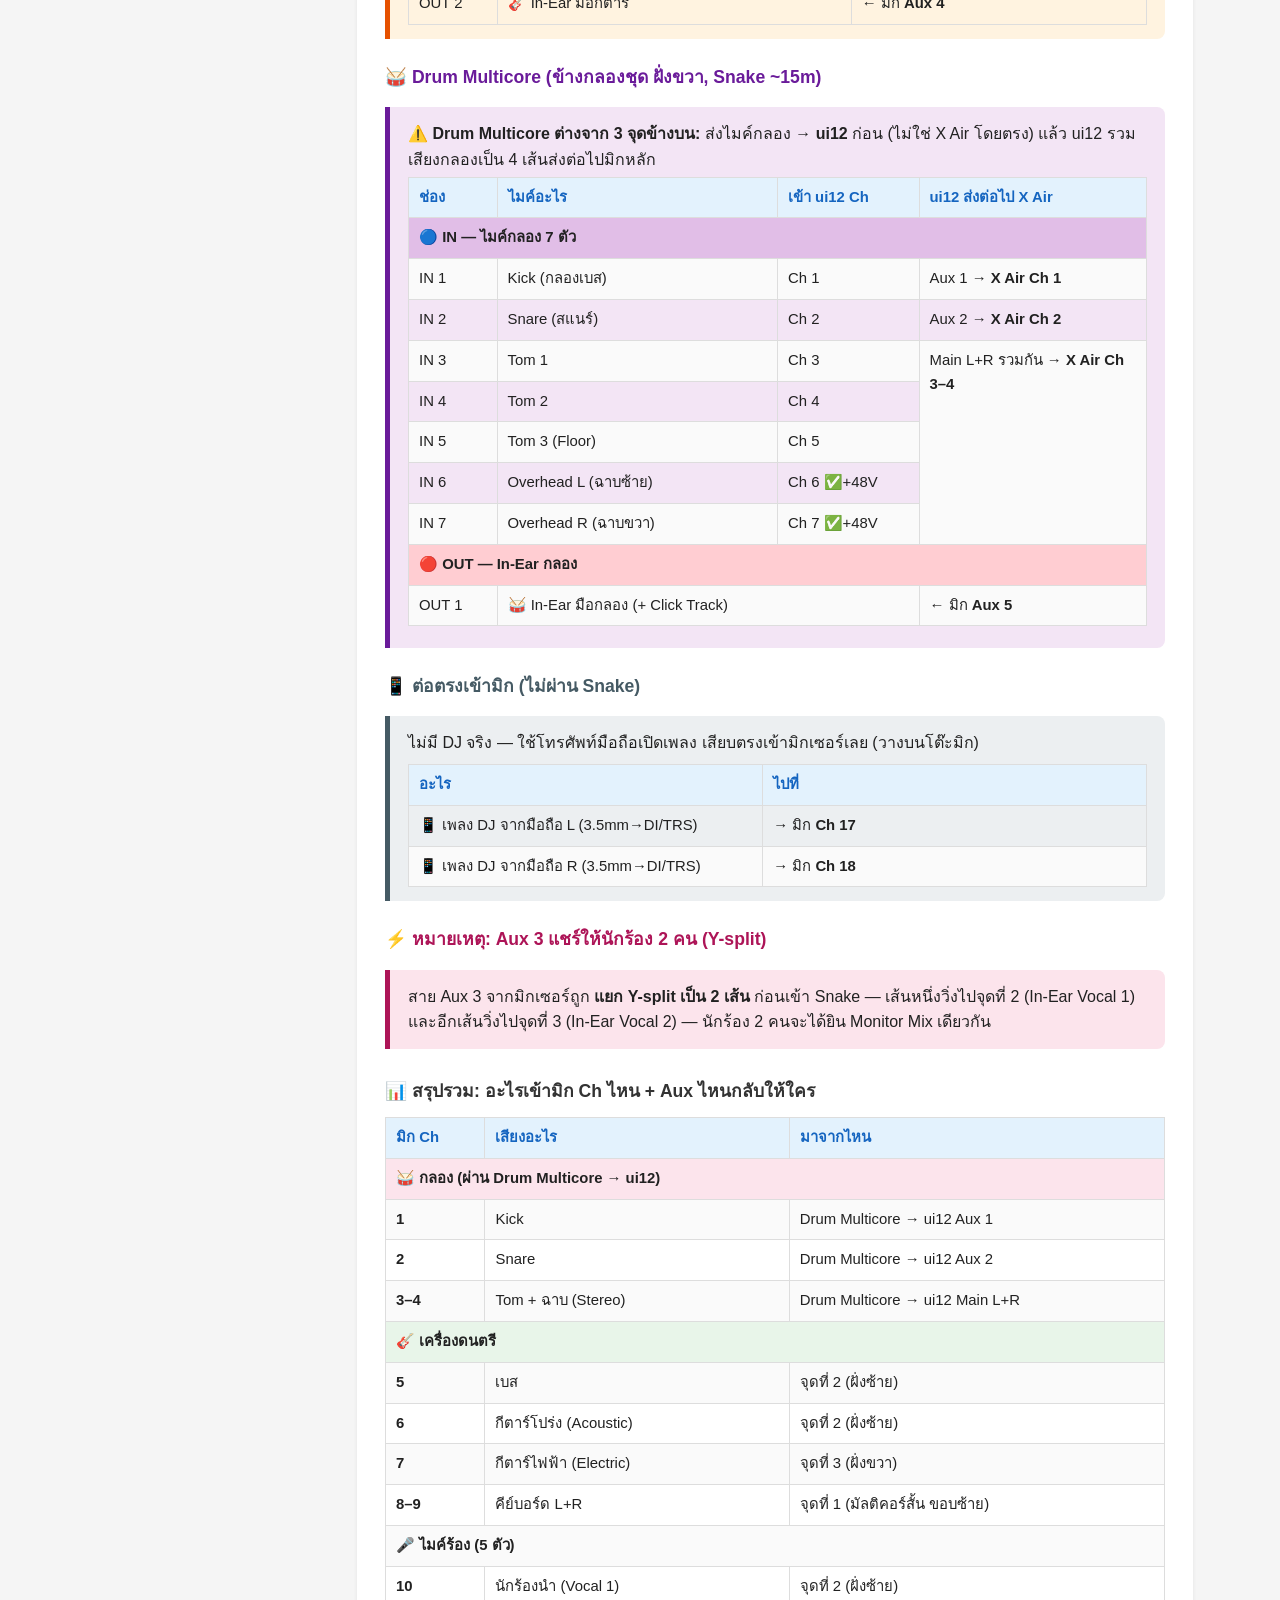
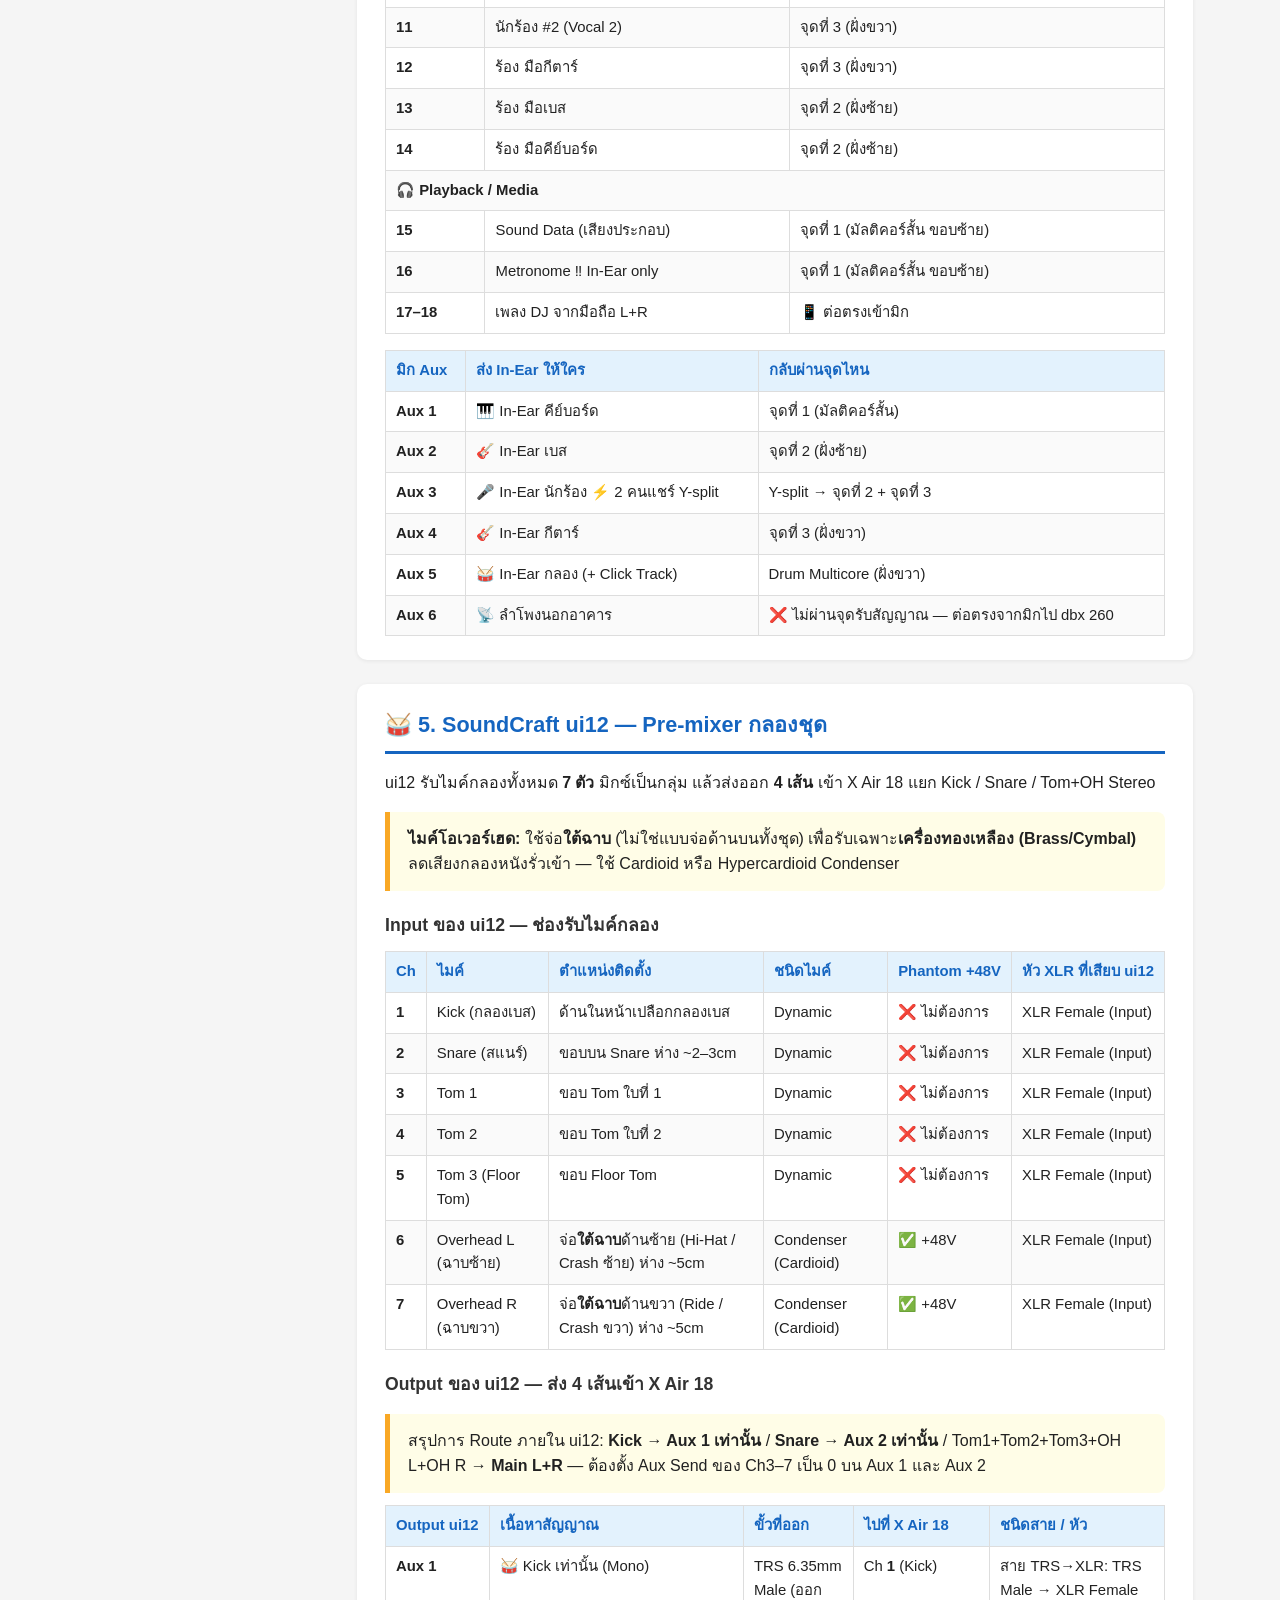
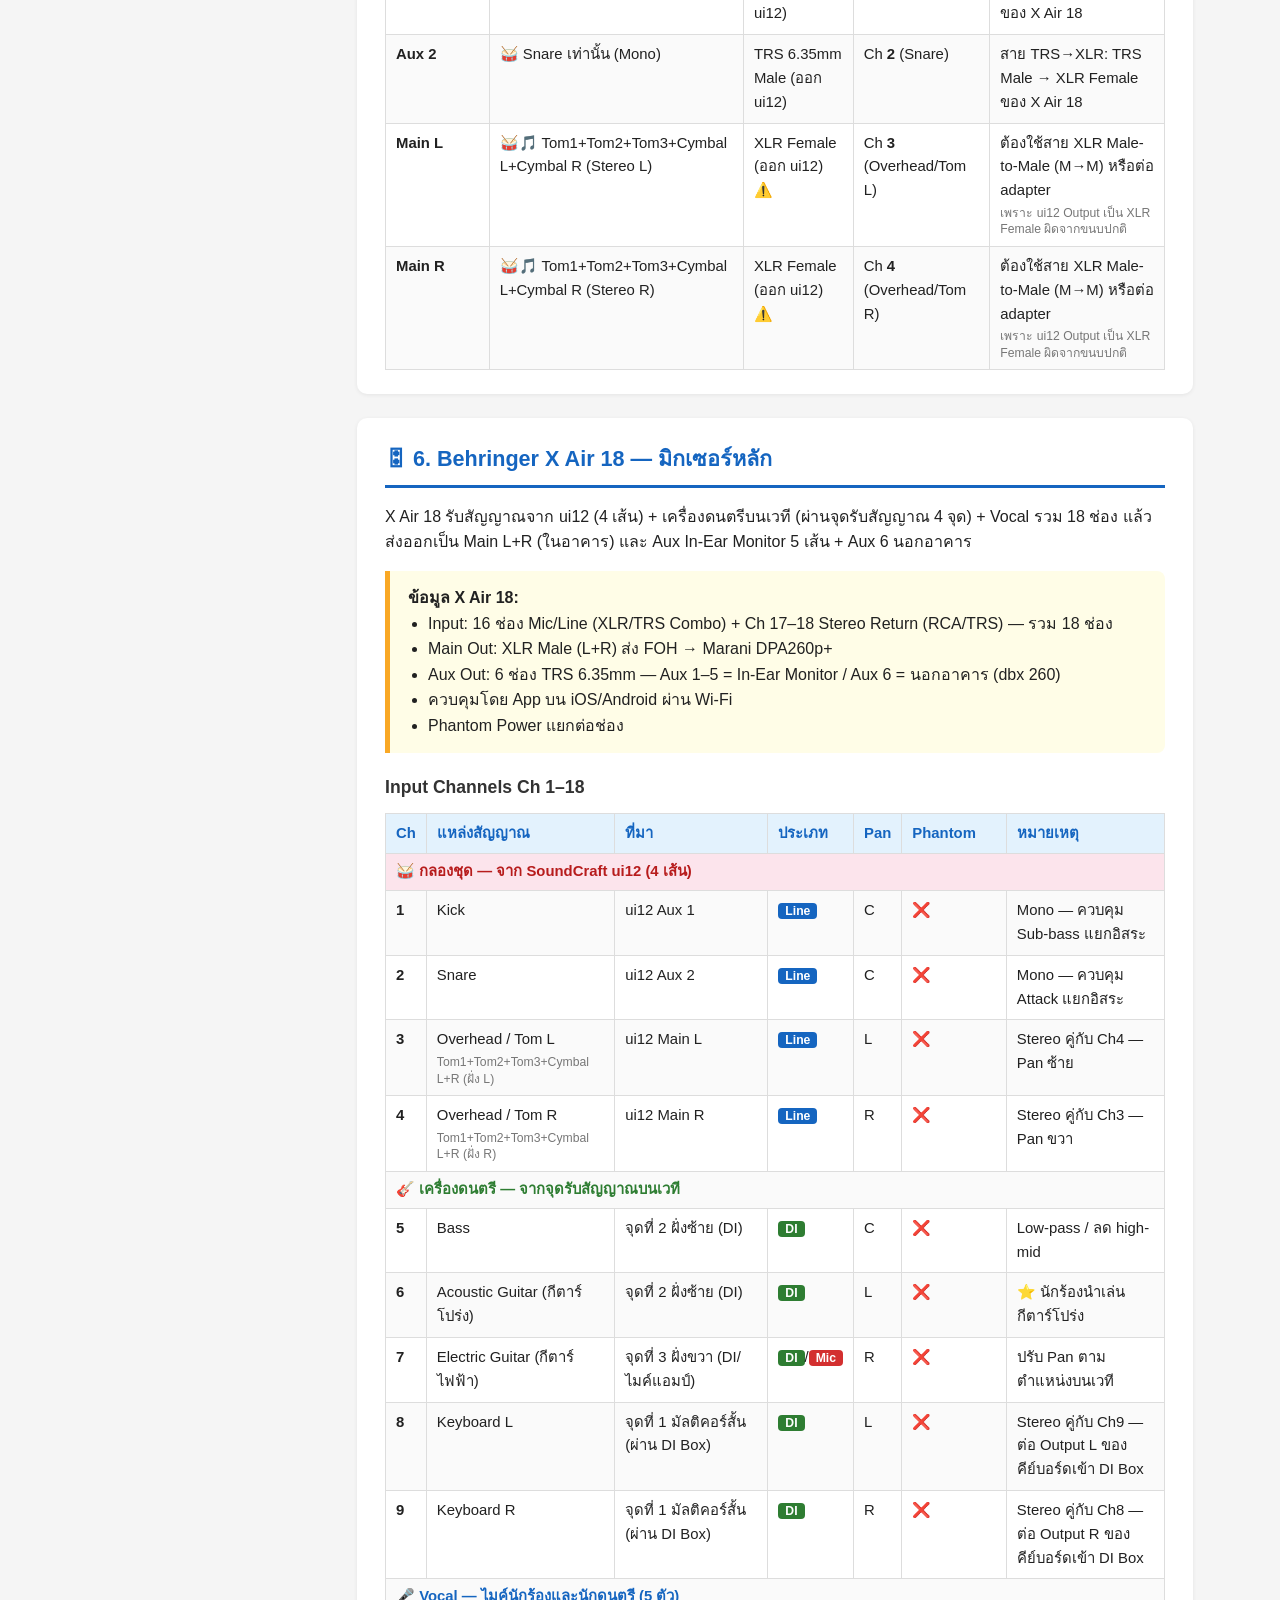
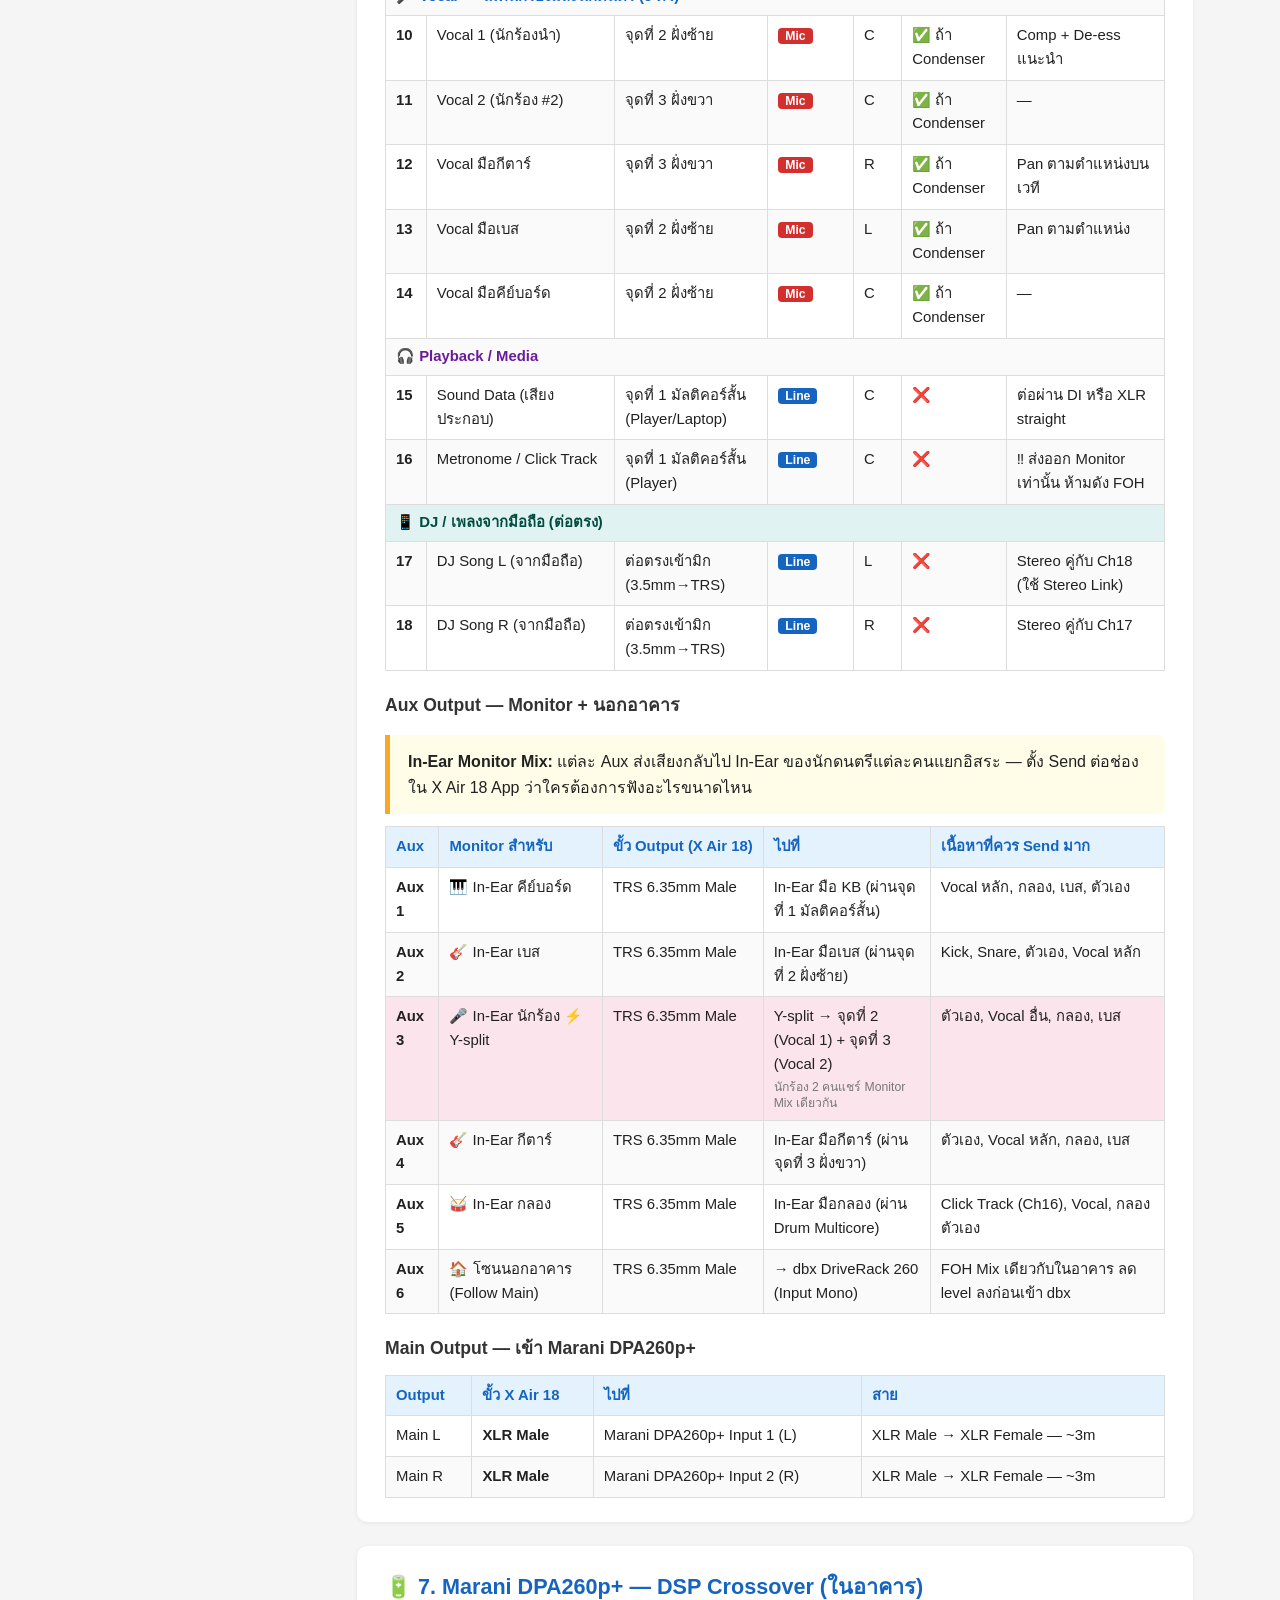
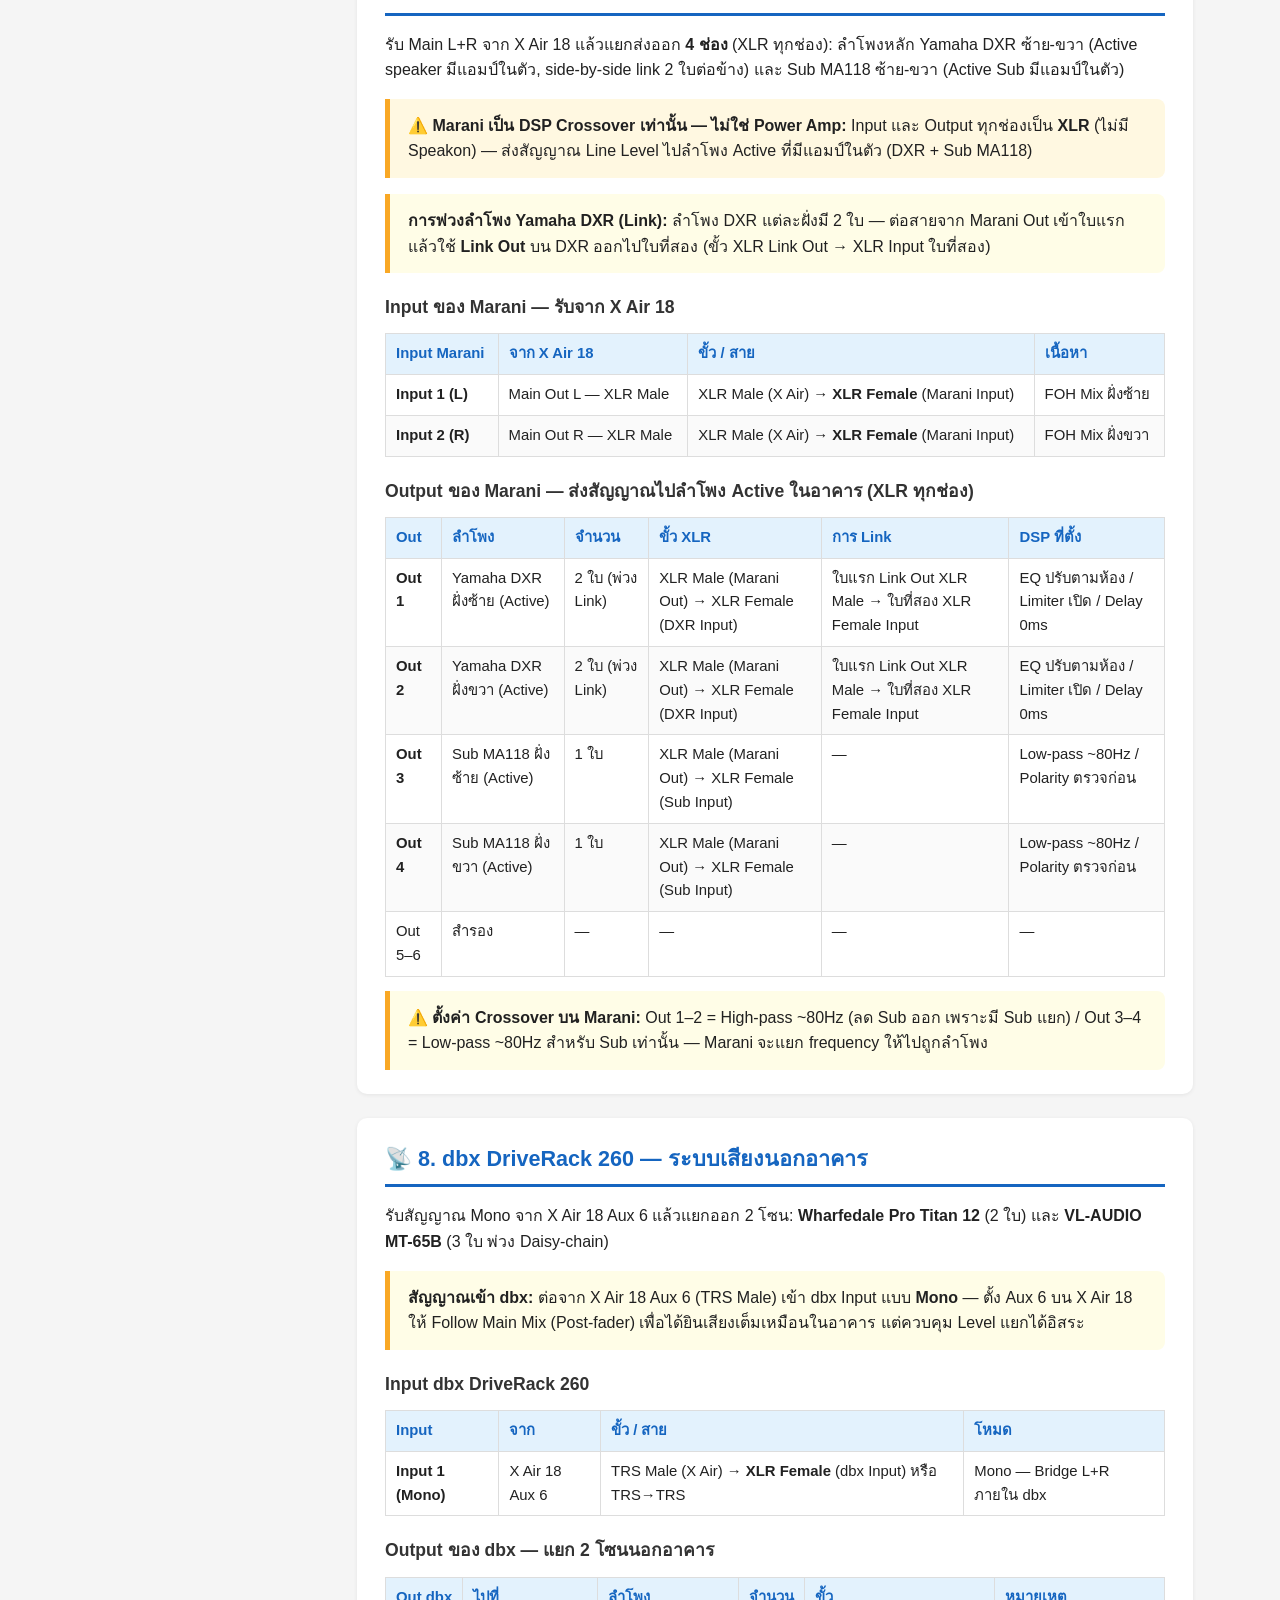
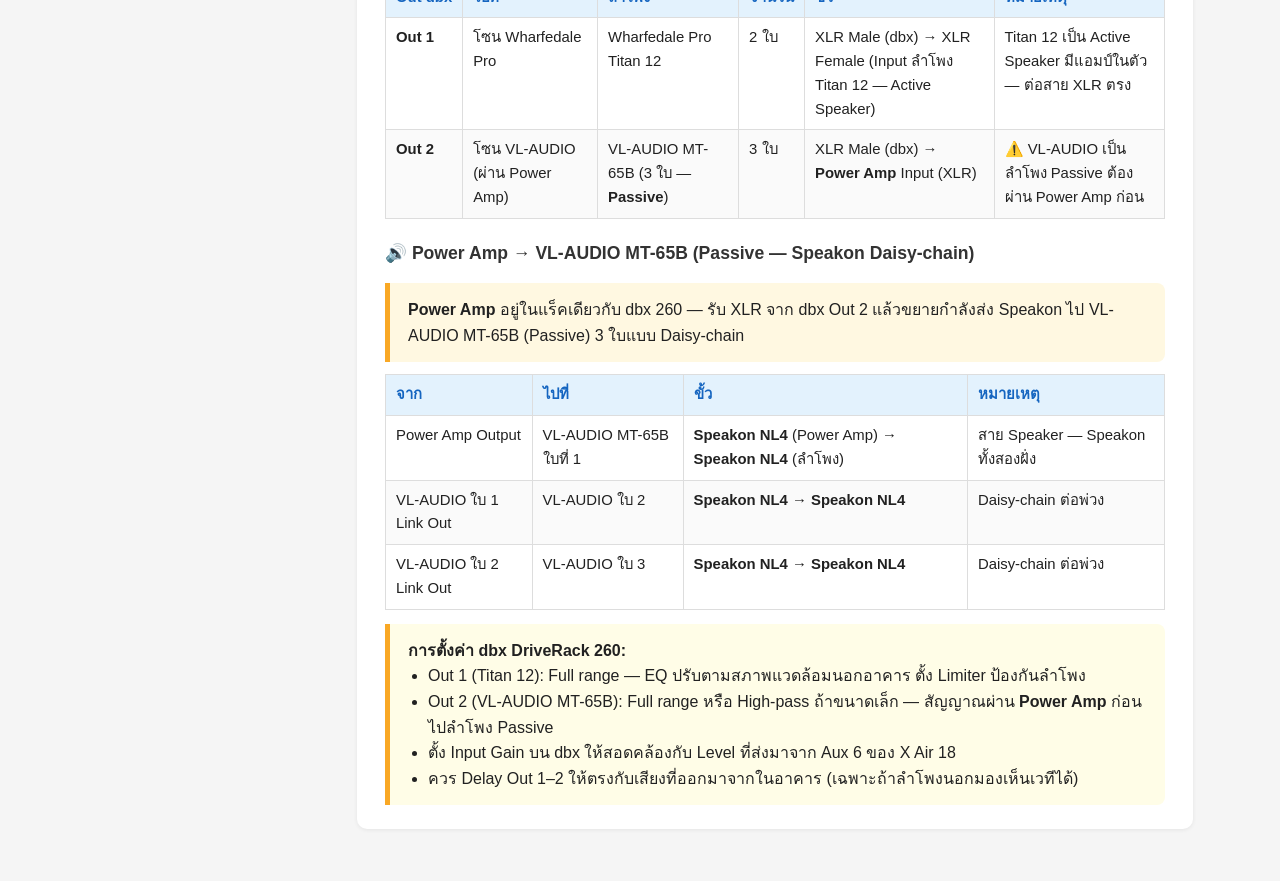
==== commit c253f659: "fix(all): Marani=DSP Crossover XLR only, VL-AUDIO=Passive+PowerAmp+Speakon, remove duplicates" ====
--- a/devices.html
+++ b/devices.html
@@ -313,8 +313,12 @@
 
     <!-- ═══════════════════════════════════════════ Marani ══ -->
     <div class="section" id="marani">
-      <h2>🔋 7. Marani DPA260p+ — DSP + Power Amp (ในอาคาร)</h2>
-      <p>รับ Main L+R จาก X Air 18 แล้วแยกส่งออก <strong>4 ช่อง</strong>: ลำโพงหลัก Yamaha DXR ซ้าย-ขวา (side-by-side link 2 ใบต่อข้าง) และ Sub MA118 ซ้าย-ขวา</p>
+      <h2>🔋 7. Marani DPA260p+ — DSP Crossover (ในอาคาร)</h2>
+      <p>รับ Main L+R จาก X Air 18 แล้วแยกส่งออก <strong>4 ช่อง</strong> (XLR ทุกช่อง): ลำโพงหลัก Yamaha DXR ซ้าย-ขวา (Active speaker มีแอมป์ในตัว, side-by-side link 2 ใบต่อข้าง) และ Sub MA118 ซ้าย-ขวา (Active Sub มีแอมป์ในตัว)</p>
+
+      <div class="note-box" style="background:#fff8e1; border-left-color:#f9a825; margin-bottom:16px;">
+        <strong>⚠️ Marani เป็น DSP Crossover เท่านั้น — ไม่ใช่ Power Amp:</strong> Input และ Output ทุกช่องเป็น <strong>XLR</strong> (ไม่มี Speakon) — ส่งสัญญาณ Line Level ไปลำโพง Active ที่มีแอมป์ในตัว (DXR + Sub MA118)
+      </div>
 
       <div class="note-box" style="margin-bottom:16px;">
         <strong>การพ่วงลำโพง Yamaha DXR (Link):</strong> ลำโพง DXR แต่ละฝั่งมี 2 ใบ — ต่อสายจาก Marani Out เข้าใบแรก แล้วใช้ <strong>Link Out</strong> บน DXR ออกไปใบที่สอง (ขั้ว XLR Link Out → XLR Input ใบที่สอง)
@@ -331,16 +335,16 @@
         </tbody>
       </table>
 
-      <h3>Output ของ Marani — ส่งกำลังไปลำโพงในอาคาร</h3>
-      <table>
-        <thead>
-          <tr><th>Out</th><th>ลำโพง</th><th>จำนวน</th><th>ขั้ว Speakon</th><th>การ Link</th><th>DSP ที่ตั้ง</th></tr>
-        </thead>
-        <tbody>
-          <tr><td><strong>Out 1</strong></td><td>Yamaha DXR ฝั่งซ้าย</td><td>2 ใบ (พ่วง Link)</td><td>Speakon NL4 Male → Female (ใบแรก)</td><td>ใบแรก Link Out XLR Male → ใบที่สอง XLR Female Input</td><td>EQ ปรับตามห้อง / Limiter เปิด / Delay 0ms</td></tr>
-          <tr><td><strong>Out 2</strong></td><td>Yamaha DXR ฝั่งขวา</td><td>2 ใบ (พ่วง Link)</td><td>Speakon NL4 Male → Female (ใบแรก)</td><td>ใบแรก Link Out XLR Male → ใบที่สอง XLR Female Input</td><td>EQ ปรับตามห้อง / Limiter เปิด / Delay 0ms</td></tr>
-          <tr><td><strong>Out 3</strong></td><td>Sub MA118 ฝั่งซ้าย</td><td>1 ใบ</td><td>Speakon NL4 Male → Female (Sub)</td><td>—</td><td>Low-pass ~80Hz / Polarity ตรวจก่อน</td></tr>
-          <tr><td><strong>Out 4</strong></td><td>Sub MA118 ฝั่งขวา</td><td>1 ใบ</td><td>Speakon NL4 Male → Female (Sub)</td><td>—</td><td>Low-pass ~80Hz / Polarity ตรวจก่อน</td></tr>
+      <h3>Output ของ Marani — ส่งสัญญาณไปลำโพง Active ในอาคาร (XLR ทุกช่อง)</h3>
+      <table>
+        <thead>
+          <tr><th>Out</th><th>ลำโพง</th><th>จำนวน</th><th>ขั้ว XLR</th><th>การ Link</th><th>DSP ที่ตั้ง</th></tr>
+        </thead>
+        <tbody>
+          <tr><td><strong>Out 1</strong></td><td>Yamaha DXR ฝั่งซ้าย (Active)</td><td>2 ใบ (พ่วง Link)</td><td>XLR Male (Marani Out) → XLR Female (DXR Input)</td><td>ใบแรก Link Out XLR Male → ใบที่สอง XLR Female Input</td><td>EQ ปรับตามห้อง / Limiter เปิด / Delay 0ms</td></tr>
+          <tr><td><strong>Out 2</strong></td><td>Yamaha DXR ฝั่งขวา (Active)</td><td>2 ใบ (พ่วง Link)</td><td>XLR Male (Marani Out) → XLR Female (DXR Input)</td><td>ใบแรก Link Out XLR Male → ใบที่สอง XLR Female Input</td><td>EQ ปรับตามห้อง / Limiter เปิด / Delay 0ms</td></tr>
+          <tr><td><strong>Out 3</strong></td><td>Sub MA118 ฝั่งซ้าย (Active)</td><td>1 ใบ</td><td>XLR Male (Marani Out) → XLR Female (Sub Input)</td><td>—</td><td>Low-pass ~80Hz / Polarity ตรวจก่อน</td></tr>
+          <tr><td><strong>Out 4</strong></td><td>Sub MA118 ฝั่งขวา (Active)</td><td>1 ใบ</td><td>XLR Male (Marani Out) → XLR Female (Sub Input)</td><td>—</td><td>Low-pass ~80Hz / Polarity ตรวจก่อน</td></tr>
           <tr><td>Out 5–6</td><td>สำรอง</td><td>—</td><td>—</td><td>—</td><td>—</td></tr>
         </tbody>
       </table>
@@ -374,7 +378,22 @@
         </thead>
         <tbody>
           <tr><td><strong>Out 1</strong></td><td>โซน Wharfedale Pro</td><td>Wharfedale Pro Titan 12</td><td>2 ใบ</td><td>XLR Male (dbx) → XLR Female (Input ลำโพง Titan 12 — Active Speaker)</td><td>Titan 12 เป็น Active Speaker มีแอมป์ในตัว — ต่อสาย XLR ตรง</td></tr>
-          <tr><td><strong>Out 2</strong></td><td>โซน VL-AUDIO</td><td>VL-AUDIO MT-65B (3 ใบ พ่วง Daisy-chain)</td><td>3 ใบ</td><td>XLR Male (dbx) → ใบแรก Input → Link Out → ใบที่ 2 → ใบที่ 3</td><td>ต่อพ่วง Daisy-chain: จาก dbx เข้าใบแรก แล้ว Link Out ต่อใบถัดไป</td></tr>
+          <tr><td><strong>Out 2</strong></td><td>โซน VL-AUDIO (ผ่าน Power Amp)</td><td>VL-AUDIO MT-65B (3 ใบ — <strong>Passive</strong>)</td><td>3 ใบ</td><td>XLR Male (dbx) → <strong>Power Amp</strong> Input (XLR)</td><td>⚠️ VL-AUDIO เป็นลำโพง Passive ต้องผ่าน Power Amp ก่อน</td></tr>
+        </tbody>
+      </table>
+
+      <h3>🔊 Power Amp → VL-AUDIO MT-65B (Passive — Speakon Daisy-chain)</h3>
+      <div class="note-box" style="background:#fff8e1; border-left-color:#f9a825; margin-bottom:12px;">
+        <p style="margin:0;"><strong>Power Amp</strong> อยู่ในแร็คเดียวกับ dbx 260 — รับ XLR จาก dbx Out 2 แล้วขยายกำลังส่ง Speakon ไป VL-AUDIO MT-65B (Passive) 3 ใบแบบ Daisy-chain</p>
+      </div>
+      <table>
+        <thead>
+          <tr><th>จาก</th><th>ไปที่</th><th>ขั้ว</th><th>หมายเหตุ</th></tr>
+        </thead>
+        <tbody>
+          <tr><td>Power Amp Output</td><td>VL-AUDIO MT-65B ใบที่ 1</td><td><strong>Speakon NL4</strong> (Power Amp) → <strong>Speakon NL4</strong> (ลำโพง)</td><td>สาย Speaker — Speakon ทั้งสองฝั่ง</td></tr>
+          <tr><td>VL-AUDIO ใบ 1 Link Out</td><td>VL-AUDIO ใบ 2</td><td><strong>Speakon NL4</strong> → <strong>Speakon NL4</strong></td><td>Daisy-chain ต่อพ่วง</td></tr>
+          <tr><td>VL-AUDIO ใบ 2 Link Out</td><td>VL-AUDIO ใบ 3</td><td><strong>Speakon NL4</strong> → <strong>Speakon NL4</strong></td><td>Daisy-chain ต่อพ่วง</td></tr>
         </tbody>
       </table>
 
@@ -382,7 +401,7 @@
         <strong>การตั้งค่า dbx DriveRack 260:</strong>
         <ul>
           <li>Out 1 (Titan 12): Full range — EQ ปรับตามสภาพแวดล้อมนอกอาคาร ตั้ง Limiter ป้องกันลำโพง</li>
-          <li>Out 2 (VL-AUDIO MT-65B): Full range หรือ High-pass ถ้าขนาดเล็ก</li>
+          <li>Out 2 (VL-AUDIO MT-65B): Full range หรือ High-pass ถ้าขนาดเล็ก — สัญญาณผ่าน <strong>Power Amp</strong> ก่อนไปลำโพง Passive</li>
           <li>ตั้ง Input Gain บน dbx ให้สอดคล้องกับ Level ที่ส่งมาจาก Aux 6 ของ X Air 18</li>
           <li>ควร Delay Out 1–2 ให้ตรงกับเสียงที่ออกมาจากในอาคาร (เฉพาะถ้าลำโพงนอกมองเห็นเวทีได้)</li>
         </ul>
@@ -411,408 +430,3 @@
 </script>
 </body>
 </html>
-<!DOCTYPE html>
-<html lang="th">
-<head>
-  <meta charset="UTF-8">
-  <title>อุปกรณ์หลัก — คู่มือเสียงร้านนิยมสุข</title>
-  <link rel="icon" href="data:image/svg+xml,<svg xmlns='http://www.w3.org/2000/svg' viewBox='0 0 100 100'><text y='.9em' font-size='90'>🎛</text></svg>">
-  <link rel="stylesheet" href="style.css">
-</head>
-<body>
-<div class="layout">
-  <nav class="sidebar" id="sidebar">
-    <div class="sidebar-header">
-      <h2>ระบบเสียง</h2>
-      <div class="shop-name">ร้านนิยมสุข</div>
-    </div>
-    <div class="sidebar-home"><a href="index.html">🏠 หน้าหลัก</a></div>
-    <ul class="sidebar-cat">
-      <li>
-        <div class="cat-title"><span class="cat-icon c-overview">�</span> สำหรับเจ้าของร้าน</div>
-        <ul class="sidebar-links">
-          <li><a href="overview.html">ระบบทำงานอย่างไร</a></li>
-          <li><a href="overview.html#equipment">อุปกรณ์ทั้งหมด</a></li>
-        </ul>
-      </li>
-      <li>
-        <div class="cat-title"><span class="cat-icon c-signal">🔌</span> เตรียมสาย &amp; เดินสาย</div>
-        <ul class="sidebar-links">
-          <li><a href="signal.html">สรุปสายที่ต้องเตรียม</a></li>
-          <li><a href="signal.html#cables">ตารางเดินสาย A–H</a></li>
-        </ul>
-      </li>
-      <li class="current">
-        <div class="cat-title"><span class="cat-icon c-devices">🎛</span> ตั้งค่าอุปกรณ์</div>
-        <ul class="sidebar-links">
-          <li><a href="#stagebox">📦 Stage Box (3 จุด+กลอง)</a></li>
-          <li><a href="#ui12">ui12 (กลอง)</a></li>
-          <li><a href="#xair">X Air 18 (มิกเซอร์หลัก)</a></li>
-          <li><a href="#marani">Marani (ในอาคาร)</a></li>
-          <li><a href="#dbx">dbx 260 (นอกอาคาร)</a></li>
-        </ul>
-      </li>
-      <li>
-        <div class="cat-title"><span class="cat-icon c-install">🔧</span> ติดตั้ง &amp; ปรับจูน</div>
-        <ul class="sidebar-links">
-          <li><a href="tasks.html">แผนงาน / แบ่งทีม</a></li>
-          <li><a href="tasks.html#tuning">ปรับจูน &amp; เปิด-ปิดระบบ</a></li>
-        </ul>
-      </li>
-    </ul>
-  </nav>
-  <div class="sidebar-overlay" id="sidebarOverlay"></div>
-  <button class="sidebar-toggle" id="sidebarToggle">☰</button>
-
-  <div class="page">
-
-    <!-- ═══════════════════════════════════════════ Stage Box ══ -->
-    <div class="section" id="stagebox">
-      <h2>📦 กล่องรับสัญญาณบนเวที — ง่ายๆ</h2>
-      <p>บนเวทีมี <strong>3 กล่อง + Drum Multicore 1 จุด</strong> สาย Snake จากแต่ละกล่องวิ่งไปมิกเซอร์เส้นเดียว — พาทั้ง <strong>IN</strong> (เสียงจากเวที→มิก) และ <strong>OUT</strong> (เสียงจากมิก→In-Ear) ในท่อเดียวกัน</p>
-      <p>📍 <strong>ผังเวที:</strong> ฝั่งซ้าย = คีย์บอร์ด, เบส, นักร้อง &nbsp;|&nbsp; ฝั่งขวา = กีตาร์, กลอง &nbsp;|&nbsp; มิกเซอร์ตั้งที่ขอบเวทีด้านซ้ายใกล้คีย์บอร์ด</p>
-
-      <!-- ═══ กล่อง 1: KB ═══ -->
-      <h3 style="color:#1565c0;">📦 กล่อง 1 — คีย์บอร์ดล้วนๆ (ขอบเวทีซ้าย ใกล้มิก)</h3>
-      <div class="note-box" style="background:#e3f2fd; border-left-color:#1565c0;">
-        <table style="margin:0;">
-          <thead><tr><th style="width:12%;">ช่อง</th><th style="width:48%;">อะไร</th><th>ไปที่</th></tr></thead>
-          <tbody>
-            <tr style="background:#bbdefb;"><td colspan="3" style="font-weight:700;">🔵 IN — เสียงเข้ากล่อง → ส่งไปมิก</td></tr>
-            <tr><td>IN 1</td><td>🎹 คีย์บอร์ด L (ผ่าน DI Box)</td><td>→ มิก <strong>Ch 7</strong></td></tr>
-            <tr><td>IN 2</td><td>🎹 คีย์บอร์ด R (ผ่าน DI Box)</td><td>→ มิก <strong>Ch 8</strong></td></tr>
-            <tr><td>IN 3</td><td>🎤 ไมค์ร้อง มือคีย์บอร์ด</td><td>→ มิก <strong>Ch 13</strong></td></tr>
-            <tr style="background:#ffcdd2;"><td colspan="3" style="font-weight:700;">🔴 OUT — เสียงจากมิก Aux → กลับ In-Ear</td></tr>
-            <tr><td>OUT 1</td><td>🎹 In-Ear มือคีย์บอร์ด</td><td>← มิก <strong>Aux 1</strong></td></tr>
-          </tbody>
-        </table>
-      </div>
-
-      <!-- ═══ กล่อง 2: เบส+นักร้อง ═══ -->
-      <h3 style="color:#2e7d32; margin-top:24px;">📦 กล่อง 2 — เบส + นักร้อง (ฝั่งซ้าย)</h3>
-      <div class="note-box" style="background:#e8f5e9; border-left-color:#2e7d32;">
-        <table style="margin:0;">
-          <thead><tr><th style="width:12%;">ช่อง</th><th style="width:48%;">อะไร</th><th>ไปที่</th></tr></thead>
-          <tbody>
-            <tr style="background:#c8e6c9;"><td colspan="3" style="font-weight:700;">🔵 IN — เสียงเข้ากล่อง → ส่งไปมิก</td></tr>
-            <tr><td>IN 1</td><td>🎸 เบส (ผ่าน DI Box)</td><td>→ มิก <strong>Ch 5</strong></td></tr>
-            <tr><td>IN 2</td><td>🎤 นักร้องหลัก (Vocal 1)</td><td>→ มิก <strong>Ch 9</strong></td></tr>
-            <tr><td>IN 3</td><td>🎤 นักร้องสอง (Vocal 2)</td><td>→ มิก <strong>Ch 10</strong></td></tr>
-            <tr><td>IN 4</td><td>🎤 ไมค์ร้อง มือเบส</td><td>→ มิก <strong>Ch 12</strong></td></tr>
-            <tr style="background:#ffcdd2;"><td colspan="3" style="font-weight:700;">🔴 OUT — เสียงจากมิก Aux → กลับ In-Ear</td></tr>
-            <tr><td>OUT 1</td><td>🎸 In-Ear มือเบส</td><td>← มิก <strong>Aux 2</strong></td></tr>
-            <tr><td>OUT 2</td><td>🎤 In-Ear นักร้อง</td><td>← มิก <strong>Aux 3</strong></td></tr>
-          </tbody>
-        </table>
-      </div>
-
-      <!-- ═══ กล่อง 3: กีตาร์+กลอง ═══ -->
-      <h3 style="color:#e65100; margin-top:24px;">📦 กล่อง 3 — กีตาร์ + กลอง (ฝั่งขวา)</h3>
-      <div class="note-box" style="background:#fff3e0; border-left-color:#e65100;">
-        <p style="margin:0 0 8px;">⚠️ <strong>สายไมค์กลองชุด 7 ตัว แยกต่างหากผ่าน Drum Multicore (กล่อง 4)</strong> — ไม่เข้ากล่อง 3</p>
-        <table style="margin:0;">
-          <thead><tr><th style="width:12%;">ช่อง</th><th style="width:48%;">อะไร</th><th>ไปที่</th></tr></thead>
-          <tbody>
-            <tr style="background:#ffe0b2;"><td colspan="3" style="font-weight:700;">🔵 IN — เสียงเข้ากล่อง → ส่งไปมิก</td></tr>
-            <tr><td>IN 1</td><td>🎸 กีตาร์ไฟฟ้า (DI / ไมค์แอมป์)</td><td>→ มิก <strong>Ch 6</strong></td></tr>
-            <tr><td>IN 2</td><td>🎤 ไมค์ร้อง มือกีตาร์</td><td>→ มิก <strong>Ch 11</strong></td></tr>
-            <tr><td>IN 3</td><td>🎤 ไมค์ร้อง มือกลอง</td><td>→ มิก <strong>Ch 14</strong></td></tr>
-            <tr><td>IN 4</td><td>🔔 Metronome / Click Track</td><td>→ มิก <strong>Ch 16</strong> ‼️ ห้ามส่งออก FOH</td></tr>
-            <tr style="background:#ffcdd2;"><td colspan="3" style="font-weight:700;">🔴 OUT — เสียงจากมิก Aux → กลับ In-Ear</td></tr>
-            <tr><td>OUT 1</td><td>🎸 In-Ear มือกีตาร์</td><td>← มิก <strong>Aux 4</strong></td></tr>
-            <tr><td>OUT 2</td><td>🥁 In-Ear มือกลอง (+ Click Track)</td><td>← มิก <strong>Aux 5</strong></td></tr>
-          </tbody>
-        </table>
-      </div>
-
-      <!-- ═══ กล่อง 4: Drum Multicore ═══ -->
-      <h3 style="color:#6a1b9a; margin-top:24px;">🥁 กล่อง 4 — Drum Multicore (ข้างกลองชุด ฝั่งขวา)</h3>
-      <div class="note-box" style="background:#f3e5f5; border-left-color:#6a1b9a;">
-        <p style="margin:0 0 4px;"><strong>⚠️ กล่องนี้ต่างจาก 3 กล่องข้างบน:</strong> ส่งไป <strong>ui12</strong> ก่อน (ไม่ใช่ X Air โดยตรง) แล้ว ui12 รวมเสียงกลองเป็น 4 เส้นส่งต่อไปมิกหลัก — และ<strong>ไม่มี OUT</strong> (In-Ear กลองใช้ Aux 5 ผ่านกล่อง 3 แทน)</p>
-        <table style="margin:0 0 8px;">
-          <thead><tr><th style="width:12%;">ช่อง</th><th style="width:38%;">ไมค์อะไร</th><th>เข้า ui12 Ch</th><th>ui12 ส่งต่อไป X Air</th></tr></thead>
-          <tbody>
-            <tr style="background:#e1bee7;"><td colspan="4" style="font-weight:700;">🔵 IN เท่านั้น — ไม่มี OUT</td></tr>
-            <tr><td>IN 1</td><td>Kick (กลองเบส)</td><td>Ch 1</td><td>Aux 1 → <strong>X Air Ch 1</strong></td></tr>
-            <tr><td>IN 2</td><td>Snare (สแนร์)</td><td>Ch 2</td><td>Aux 2 → <strong>X Air Ch 2</strong></td></tr>
-            <tr><td>IN 3</td><td>Tom 1</td><td>Ch 3</td><td rowspan="5">Main L+R รวมกัน → <strong>X Air Ch 3–4</strong></td></tr>
-            <tr><td>IN 4</td><td>Tom 2</td><td>Ch 4</td></tr>
-            <tr><td>IN 5</td><td>Tom 3 (Floor)</td><td>Ch 5</td></tr>
-            <tr><td>IN 6</td><td>Overhead L (ฉาบซ้าย)</td><td>Ch 6 ✅+48V</td></tr>
-            <tr><td>IN 7</td><td>Overhead R (ฉาบขวา)</td><td>Ch 7 ✅+48V</td></tr>
-          </tbody>
-        </table>
-      </div>
-
-      <!-- ═══ ต่อตรงเข้ามิก ═══ -->
-      <h3 style="color:#455a64; margin-top:24px;">📱 ต่อตรงเข้ามิก (ไม่ผ่านกล่อง)</h3>
-      <div class="note-box" style="background:#eceff1; border-left-color:#455a64;">
-        <p style="margin:0 0 8px;">เสียงจากโทรศัพท์มือถือ/Laptop วางไว้บนมิก เสียบตรงเข้ามิกเซอร์เลย ไม่ต้องผ่าน Snake</p>
-        <table style="margin:0;">
-          <thead><tr><th style="width:48%;">อะไร</th><th>ไปที่</th></tr></thead>
-          <tbody>
-            <tr><td>🎵 Sound Data / เสียงประกอบ (Laptop/Player)</td><td>→ มิก <strong>Ch 15</strong></td></tr>
-            <tr><td>📱 เพลง DJ จากมือถือ L (3.5mm→DI/TRS)</td><td>→ มิก <strong>Ch 17</strong></td></tr>
-            <tr><td>📱 เพลง DJ จากมือถือ R (3.5mm→DI/TRS)</td><td>→ มิก <strong>Ch 18</strong></td></tr>
-          </tbody>
-        </table>
-      </div>
-
-      <!-- ═══ สรุป 1 ตาราง ═══ -->
-      <h3 style="margin-top:28px;">📊 สรุปรวม: อะไรเข้ามิก Ch ไหน + Aux ไหนกลับให้ใคร</h3>
-      <table>
-        <thead><tr><th>มิก Ch</th><th>เสียงอะไร</th><th>มาจากไหน</th></tr></thead>
-        <tbody>
-          <tr style="background:#fce4ec;"><td colspan="3" style="font-weight:700;">🥁 กลอง (ผ่านกล่อง 4 → ui12)</td></tr>
-          <tr><td><strong>1</strong></td><td>Kick</td><td>กล่อง 4 → ui12 Aux 1</td></tr>
-          <tr><td><strong>2</strong></td><td>Snare</td><td>กล่อง 4 → ui12 Aux 2</td></tr>
-          <tr><td><strong>3–4</strong></td><td>Tom + ฉาบ (Stereo)</td><td>กล่อง 4 → ui12 Main L+R</td></tr>
-          <tr style="background:#e8f5e9;"><td colspan="3" style="font-weight:700;">🎸 เครื่องดนตรี</td></tr>
-          <tr><td><strong>5</strong></td><td>เบส</td><td>กล่อง 2 (ฝั่งซ้าย)</td></tr>
-          <tr><td><strong>6</strong></td><td>กีตาร์</td><td>กล่อง 3 (ฝั่งขวา)</td></tr>
-          <tr><td><strong>7–8</strong></td><td>คีย์บอร์ด L+R</td><td>กล่อง 1 (ขอบซ้าย)</td></tr>
-          <tr style="background:#e3f2fd;"><td colspan="3" style="font-weight:700;">🎤 ไมค์ร้อง</td></tr>
-          <tr><td><strong>9</strong></td><td>นักร้องหลัก</td><td>กล่อง 2 (ฝั่งซ้าย)</td></tr>
-          <tr><td><strong>10</strong></td><td>นักร้องสอง</td><td>กล่อง 2 (ฝั่งซ้าย)</td></tr>
-          <tr><td><strong>11</strong></td><td>ร้อง มือกีตาร์</td><td>กล่อง 3 (ฝั่งขวา)</td></tr>
-          <tr><td><strong>12</strong></td><td>ร้อง มือเบส</td><td>กล่อง 2 (ฝั่งซ้าย)</td></tr>
-          <tr><td><strong>13</strong></td><td>ร้อง มือคีย์บอร์ด</td><td>กล่อง 1 (ขอบซ้าย)</td></tr>
-          <tr><td><strong>14</strong></td><td>ร้อง มือกลอง</td><td>กล่อง 3 (ฝั่งขวา)</td></tr>
-          <tr style="background:#f3e5f5;"><td colspan="3" style="font-weight:700;">🎧 Playback</td></tr>
-          <tr><td><strong>15</strong></td><td>Sound Data (เสียงประกอบ)</td><td>📱 ต่อตรงเข้ามิก</td></tr>
-          <tr><td><strong>16</strong></td><td>Metronome ‼️ In-Ear only</td><td>กล่อง 3 (ฝั่งขวา)</td></tr>
-          <tr><td><strong>17–18</strong></td><td>เพลง DJ จากมือถือ L+R</td><td>📱 ต่อตรงเข้ามิก</td></tr>
-        </tbody>
-      </table>
-
-      <table style="margin-top:16px;">
-        <thead><tr><th>มิก Aux</th><th>ส่ง In-Ear ให้ใคร</th><th>กลับผ่านกล่องไหน</th></tr></thead>
-        <tbody>
-          <tr><td><strong>Aux 1</strong></td><td>🎹 In-Ear คีย์บอร์ด</td><td>กล่อง 1 (ขอบซ้าย)</td></tr>
-          <tr><td><strong>Aux 2</strong></td><td>🎸 In-Ear เบส</td><td>กล่อง 2 (ฝั่งซ้าย)</td></tr>
-          <tr><td><strong>Aux 3</strong></td><td>🎤 In-Ear นักร้อง</td><td>กล่อง 2 (ฝั่งซ้าย)</td></tr>
-          <tr><td><strong>Aux 4</strong></td><td>🎸 In-Ear กีตาร์</td><td>กล่อง 3 (ฝั่งขวา)</td></tr>
-          <tr><td><strong>Aux 5</strong></td><td>🥁 In-Ear กลอง</td><td>กล่อง 3 (ฝั่งขวา)</td></tr>
-          <tr style="background:#fff3e0;"><td><strong>Aux 6</strong></td><td>📡 ลำโพงนอกอาคาร</td><td>❌ ไม่ผ่านกล่อง — ต่อตรงจากมิกไป dbx 260</td></tr>
-        </tbody>
-      </table>
-    </div>
-
-    <!-- ═══════════════════════════════════════════ ui12 ══ -->
-    <div class="section" id="ui12">
-      <h2>🥁 5. SoundCraft ui12 — Pre-mixer กลองชุด</h2>
-      <p>ui12 รับไมค์กลองทั้งหมด <strong>7 ตัว</strong> มิกซ์เป็นกลุ่ม แล้วส่งออก <strong>4 เส้น</strong> เข้า X Air 18 แยก Kick / Snare / Tom+OH Stereo</p>
-
-      <div class="note-box" style="margin-bottom:16px;">
-        <strong>ไมค์โอเวอร์เฮด:</strong> ใช้จ่อ<strong>ใต้ฉาบ</strong> (ไม่ใช่แบบจ่อด้านบนทั้งชุด) เพื่อรับเฉพาะ<strong>เครื่องทองเหลือง (Brass/Cymbal)</strong> ลดเสียงกลองหนังรั่วเข้า — ใช้ Cardioid หรือ Hypercardioid Condenser
-      </div>
-
-      <h3>Input ของ ui12 — ช่องรับไมค์กลอง</h3>
-      <table>
-        <thead>
-          <tr><th>Ch</th><th>ไมค์</th><th>ตำแหน่งติดตั้ง</th><th>ชนิดไมค์</th><th>Phantom +48V</th><th>หัว XLR ที่เสียบ ui12</th></tr>
-        </thead>
-        <tbody>
-          <tr><td><strong>1</strong></td><td>Kick (กลองเบส)</td><td>ด้านในหน้าเปลือกกลองเบส</td><td>Dynamic</td><td>❌ ไม่ต้องการ</td><td>XLR Female (Input)</td></tr>
-          <tr><td><strong>2</strong></td><td>Snare (สแนร์)</td><td>ขอบบน Snare ห่าง ~2–3cm</td><td>Dynamic</td><td>❌ ไม่ต้องการ</td><td>XLR Female (Input)</td></tr>
-          <tr><td><strong>3</strong></td><td>Tom 1</td><td>ขอบ Tom ใบที่ 1</td><td>Dynamic</td><td>❌ ไม่ต้องการ</td><td>XLR Female (Input)</td></tr>
-          <tr><td><strong>4</strong></td><td>Tom 2</td><td>ขอบ Tom ใบที่ 2</td><td>Dynamic</td><td>❌ ไม่ต้องการ</td><td>XLR Female (Input)</td></tr>
-          <tr><td><strong>5</strong></td><td>Tom 3 (Floor Tom)</td><td>ขอบ Floor Tom</td><td>Dynamic</td><td>❌ ไม่ต้องการ</td><td>XLR Female (Input)</td></tr>
-          <tr><td><strong>6</strong></td><td>Overhead L (ฉาบซ้าย)</td><td>จ่อ<strong>ใต้ฉาบ</strong>ด้านซ้าย (Hi-Hat / Crash ซ้าย) ห่าง ~5cm</td><td>Condenser (Cardioid)</td><td>✅ +48V</td><td>XLR Female (Input)</td></tr>
-          <tr><td><strong>7</strong></td><td>Overhead R (ฉาบขวา)</td><td>จ่อ<strong>ใต้ฉาบ</strong>ด้านขวา (Ride / Crash ขวา) ห่าง ~5cm</td><td>Condenser (Cardioid)</td><td>✅ +48V</td><td>XLR Female (Input)</td></tr>
-        </tbody>
-      </table>
-
-      <h3>Output ของ ui12 — ส่ง 4 เส้นเข้า X Air 18</h3>
-      <div class="note-box" style="margin-bottom:12px;">
-        สรุปการ Route ภายใน ui12: <strong>Kick → Aux 1 เท่านั้น</strong> / <strong>Snare → Aux 2 เท่านั้น</strong> / Tom1+Tom2+Tom3+OH L+OH R → <strong>Main L+R</strong> — ต้องตั้ง Aux Send ของ Ch3–7 เป็น 0 บน Aux 1 และ Aux 2
-      </div>
-      <table>
-        <thead>
-          <tr><th>Output ui12</th><th>เนื้อหาสัญญาณ</th><th>ขั้วที่ออก</th><th>ไปที่ X Air 18</th><th>ชนิดสาย / หัว</th></tr>
-        </thead>
-        <tbody>
-          <tr><td><strong>Aux 1</strong></td><td>🥁 Kick เท่านั้น (Mono)</td><td>TRS 6.35mm Male (ออก ui12)</td><td>Ch <strong>1</strong> (Kick)</td><td>สาย TRS→XLR: TRS Male → XLR Female ของ X Air 18</td></tr>
-          <tr><td><strong>Aux 2</strong></td><td>🥁 Snare เท่านั้น (Mono)</td><td>TRS 6.35mm Male (ออก ui12)</td><td>Ch <strong>2</strong> (Snare)</td><td>สาย TRS→XLR: TRS Male → XLR Female ของ X Air 18</td></tr>
-          <tr><td><strong>Main L</strong></td><td>🥁🎵 Tom1+Tom2+Tom3+Cymbal L+Cymbal R (Stereo L)</td><td>XLR Female (ออก ui12) ⚠️</td><td>Ch <strong>3</strong> (Overhead/Tom L)</td><td>ต้องใช้สาย XLR Male-to-Male (M→M) หรือต่อ adapter<br><small>เพราะ ui12 Output เป็น XLR Female ผิดจากขนบปกติ</small></td></tr>
-          <tr><td><strong>Main R</strong></td><td>🥁🎵 Tom1+Tom2+Tom3+Cymbal L+Cymbal R (Stereo R)</td><td>XLR Female (ออก ui12) ⚠️</td><td>Ch <strong>4</strong> (Overhead/Tom R)</td><td>ต้องใช้สาย XLR Male-to-Male (M→M) หรือต่อ adapter<br><small>เพราะ ui12 Output เป็น XLR Female ผิดจากขนบปกติ</small></td></tr>
-        </tbody>
-      </table>
-    </div>
-
-    <!-- ═══════════════════════════════════════════ X Air 18 ══ -->
-    <div class="section" id="xair">
-      <h2>🎛 6. Behringer X Air 18 — มิกเซอร์หลัก</h2>
-      <p>X Air 18 รับสัญญาณจาก ui12 (4 เส้น) + เครื่องดนตรีบนเวที (ผ่าน Stage Box) + Vocal รวม 18 ช่อง แล้วส่งออกเป็น Main L+R (ในอาคาร) และ Aux In-Ear Monitor 5 เส้น + Aux 6 นอกอาคาร</p>
-
-      <div class="note-box" style="margin-bottom:16px;">
-        <strong>ข้อมูล X Air 18:</strong>
-        <ul>
-          <li>Input: 16 ช่อง Mic/Line (XLR/TRS Combo) + Ch 17–18 Stereo Return (RCA/TRS) — รวม 18 ช่อง</li>
-          <li>Main Out: XLR Male (L+R) ส่ง FOH → Marani DPA260p+</li>
-          <li>Aux Out: 6 ช่อง TRS 6.35mm — Aux 1–5 = In-Ear Monitor / Aux 6 = นอกอาคาร (dbx 260)</li>
-          <li>ควบคุมโดย App บน iOS/Android ผ่าน Wi-Fi</li>
-          <li>Phantom Power แยกต่อช่อง</li>
-        </ul>
-      </div>
-
-      <h3>Input Channels Ch 1–18</h3>
-      <table>
-        <thead>
-          <tr><th>Ch</th><th>แหล่งสัญญาณ</th><th>ที่มา</th><th>ประเภท</th><th>Pan</th><th>Phantom</th><th>หมายเหตุ</th></tr>
-        </thead>
-        <tbody>
-          <tr style="background:#fce4ec;"><td colspan="7" style="font-weight:700;color:#b71c1c;padding:6px 10px;">🥁 กลองชุด — จาก SoundCraft ui12 (4 เส้น)</td></tr>
-          <tr><td><strong>1</strong></td><td>Kick</td><td>ui12 Aux 1</td><td><span class="badge-line">Line</span></td><td>C</td><td>❌</td><td>Mono — ควบคุม Sub-bass แยกอิสระ</td></tr>
-          <tr><td><strong>2</strong></td><td>Snare</td><td>ui12 Aux 2</td><td><span class="badge-line">Line</span></td><td>C</td><td>❌</td><td>Mono — ควบคุม Attack แยกอิสระ</td></tr>
-          <tr><td><strong>3</strong></td><td>Overhead / Tom L<br><small>Tom1+Tom2+Tom3+Cymbal L+R (ฝั่ง L)</small></td><td>ui12 Main L</td><td><span class="badge-line">Line</span></td><td>L</td><td>❌</td><td>Stereo คู่กับ Ch4 — Pan ซ้าย</td></tr>
-          <tr><td><strong>4</strong></td><td>Overhead / Tom R<br><small>Tom1+Tom2+Tom3+Cymbal L+R (ฝั่ง R)</small></td><td>ui12 Main R</td><td><span class="badge-line">Line</span></td><td>R</td><td>❌</td><td>Stereo คู่กับ Ch3 — Pan ขวา</td></tr>
-          <tr style="background:#e8f5e9;"><td colspan="7" style="font-weight:700;color:#2e7d32;padding:6px 10px;">🎸 เครื่องดนตรี — จาก Stage Box บนเวที</td></tr>
-          <tr><td><strong>5</strong></td><td>Bass</td><td>Stage Box (DI)</td><td><span class="badge-di">DI</span></td><td>C</td><td>❌</td><td>Low-pass / ลด high-mid</td></tr>
-          <tr><td><strong>6</strong></td><td>Guitar (กีตาร์ไฟฟ้า)</td><td>Stage Box (DI+ไมค์แอมป์)</td><td><span class="badge-di">DI</span>/<span class="badge-mic">Mic</span></td><td>L หรือ R</td><td>❌</td><td>ปรับ Pan ตามตำแหน่งบนเวที</td></tr>
-          <tr><td><strong>7</strong></td><td>Keyboard L</td><td>Stage Box KB (ผ่าน DI Box)</td><td><span class="badge-di">DI</span></td><td>L</td><td>❌</td><td>Stereo คู่กับ Ch8 — ต่อ Output L ของคีย์บอร์ดเข้า DI Box แล้วส่ง XLR เข้า Stage Box</td></tr>
-          <tr><td><strong>8</strong></td><td>Keyboard R</td><td>Stage Box KB (ผ่าน DI Box)</td><td><span class="badge-di">DI</span></td><td>R</td><td>❌</td><td>Stereo คู่กับ Ch7 — ต่อ Output R ของคีย์บอร์ดเข้า DI Box แล้วส่ง XLR เข้า Stage Box</td></tr>
-          <tr style="background:#e3f2fd;"><td colspan="7" style="font-weight:700;color:#1565c0;padding:6px 10px;">🎤 Vocal — ไมค์นักร้องและนักดนตรี</td></tr>
-          <tr><td><strong>9</strong></td><td>Vocal 1 (นักร้องหลัก)</td><td>Stage Box / ขาตั้งไมค์</td><td><span class="badge-mic">Mic</span></td><td>C</td><td>✅ ถ้า Condenser</td><td>Comp + De-ess แนะนำ</td></tr>
-          <tr><td><strong>10</strong></td><td>Vocal 2 (นักร้องสอง)</td><td>Stage Box / ขาตั้งไมค์</td><td><span class="badge-mic">Mic</span></td><td>C</td><td>✅ ถ้า Condenser</td><td>—</td></tr>
-          <tr><td><strong>11</strong></td><td>Vocal มือกีตาร์</td><td>Stage Box</td><td><span class="badge-mic">Mic</span></td><td>L</td><td>✅ ถ้า Condenser</td><td>Pan ตามตำแหน่งบนเวที</td></tr>
-          <tr><td><strong>12</strong></td><td>Vocal มือเบส</td><td>Stage Box</td><td><span class="badge-mic">Mic</span></td><td>R</td><td>✅ ถ้า Condenser</td><td>Pan ตามตำแหน่ง</td></tr>
-          <tr><td><strong>13</strong></td><td>Vocal มือคีย์บอร์ด</td><td>Stage Box KB</td><td><span class="badge-mic">Mic</span></td><td>C</td><td>✅ ถ้า Condenser</td><td>—</td></tr>
-          <tr><td><strong>14</strong></td><td>Vocal มือกลอง</td><td>Stage Box (ขาตั้งหน้ากลอง)</td><td><span class="badge-mic">Mic</span></td><td>C</td><td>✅ ถ้า Condenser</td><td>—</td></tr>
-          <tr style="background:#f3e5f5;"><td colspan="7" style="font-weight:700;color:#6a1b9a;padding:6px 10px;">🎧 Playback / Media</td></tr>
-          <tr><td><strong>15</strong></td><td>Sound Data (เสียงประกอบ)</td><td>Player / Laptop (Line Out)</td><td><span class="badge-line">Line</span></td><td>C</td><td>❌</td><td>ต่อผ่าน DI หรือ XLR straight</td></tr>
-          <tr><td><strong>16</strong></td><td>Metronome / Click Track</td><td>Player / Drum machine (Line Out)</td><td><span class="badge-line">Line</span></td><td>C</td><td>❌</td><td>‼️ ส่งออก Monitor เท่านั้น ห้ามดัง FOH</td></tr>
-          <tr style="background:#e0f2f1;"><td colspan="7" style="font-weight:700;color:#004d40;padding:6px 10px;">🎧 DJ / Stereo Playback</td></tr>
-          <tr><td><strong>17</strong></td><td>DJ Song / Backing Track L</td><td>DJ Controller / Player</td><td><span class="badge-line">Line</span></td><td>L</td><td>❌</td><td>Stereo คู่กับ Ch18 (ใช้ Stereo Link)</td></tr>
-          <tr><td><strong>18</strong></td><td>DJ Song / Backing Track R</td><td>DJ Controller / Player</td><td><span class="badge-line">Line</span></td><td>R</td><td>❌</td><td>Stereo คู่กับ Ch17</td></tr>
-        </tbody>
-      </table>
-
-      <h3>Aux Output — Monitor + นอกอาคาร</h3>
-      <div class="note-box" style="margin-bottom:12px;">
-        <strong>In-Ear Monitor Mix:</strong> แต่ละ Aux ส่งเสียงกลับไป In-Ear ของนักดนตรีแต่ละคนแยกอิสระ — ตั้ง Send ต่อช่องใน X Air 18 App ว่าใครต้องการฟังอะไรขนาดไหน
-      </div>
-      <table>
-        <thead>
-          <tr><th>Aux</th><th>Monitor สำหรับ</th><th>ขั้ว Output (X Air 18)</th><th>ไปที่</th><th>เนื้อหาที่ควร Send มาก</th></tr>
-        </thead>
-        <tbody>
-          <tr><td><strong>Aux 1</strong></td><td>🎹 In-Ear คีย์บอร์ด</td><td>TRS 6.35mm Male</td><td>In-Ear มือคีย์บอร์ด (ผ่าน Stage Box KB)</td><td>Vocal หลัก, กลอง, เบส, ตัวเอง</td></tr>
-          <tr><td><strong>Aux 2</strong></td><td>🎸 In-Ear เบส</td><td>TRS 6.35mm Male</td><td>In-Ear มือเบส (ผ่าน Stage Box KB)</td><td>Kick, Snare, ตัวเอง, Vocal หลัก</td></tr>
-          <tr><td><strong>Aux 3</strong></td><td>🎤 In-Ear นักร้อง</td><td>TRS 6.35mm Male</td><td>In-Ear นักร้อง (ผ่าน Stage Box L)</td><td>ตัวเอง, Vocal อื่น, กลอง, เบส</td></tr>
-          <tr><td><strong>Aux 4</strong></td><td>🎸 In-Ear กีตาร์</td><td>TRS 6.35mm Male</td><td>In-Ear มือกีตาร์ (ผ่าน Stage Box L)</td><td>ตัวเอง, Vocal หลัก, กลอง, เบส</td></tr>
-          <tr><td><strong>Aux 5</strong></td><td>🥁 In-Ear กลอง</td><td>TRS 6.35mm Male</td><td>In-Ear มือกลอง (ผ่าน Stage Box R)</td><td>Click Track (Ch16), Vocal, กลองตัวเอง</td></tr>
-          <tr><td><strong>Aux 6</strong></td><td>🏠 โซนนอกอาคาร (Follow Main)</td><td>TRS 6.35mm Male</td><td>→ dbx DriveRack 260 (Input Mono)</td><td>FOH Mix เดียวกับในอาคาร ลด level ลงก่อนเข้า dbx</td></tr>
-        </tbody>
-      </table>
-
-      <h3>Main Output — เข้า Marani DPA260p+</h3>
-      <table>
-        <thead><tr><th>Output</th><th>ขั้ว X Air 18</th><th>ไปที่</th><th>สาย</th></tr></thead>
-        <tbody>
-          <tr><td>Main L</td><td><strong>XLR Male</strong></td><td>Marani DPA260p+ Input 1 (L)</td><td>XLR Male → XLR Female — ~3m</td></tr>
-          <tr><td>Main R</td><td><strong>XLR Male</strong></td><td>Marani DPA260p+ Input 2 (R)</td><td>XLR Male → XLR Female — ~3m</td></tr>
-        </tbody>
-      </table>
-    </div>
-
-    <!-- ═══════════════════════════════════════════ Marani ══ -->
-    <div class="section" id="marani">
-      <h2>🔋 7. Marani DPA260p+ — DSP + Power Amp (ในอาคาร)</h2>
-      <p>รับ Main L+R จาก X Air 18 แล้วแยกส่งออก <strong>4 ช่อง</strong>: ลำโพงหลัก Yamaha DXR ซ้าย-ขวา (side-by-side link 2 ใบต่อข้าง) และ Sub MA18 ซ้าย-ขวา</p>
-
-      <div class="note-box" style="margin-bottom:16px;">
-        <strong>การพ่วงลำโพง Yamaha DXR (Link):</strong> ลำโพง DXR แต่ละฝั่งมี 2 ใบ — ต่อสายจาก Marani Out เข้าใบแรก แล้วใช้ <strong>Link Out</strong> บน DXR ออกไปใบที่สอง (ขั้ว XLR Link Out → XLR Input ใบที่สอง)
-      </div>
-
-      <h3>Input ของ Marani — รับจาก X Air 18</h3>
-      <table>
-        <thead>
-          <tr><th>Input Marani</th><th>จาก X Air 18</th><th>ขั้ว / สาย</th><th>เนื้อหา</th></tr>
-        </thead>
-        <tbody>
-          <tr><td><strong>Input 1 (L)</strong></td><td>Main Out L — XLR Male</td><td>XLR Male (X Air) → <strong>XLR Female</strong> (Marani Input)</td><td>FOH Mix ฝั่งซ้าย</td></tr>
-          <tr><td><strong>Input 2 (R)</strong></td><td>Main Out R — XLR Male</td><td>XLR Male (X Air) → <strong>XLR Female</strong> (Marani Input)</td><td>FOH Mix ฝั่งขวา</td></tr>
-        </tbody>
-      </table>
-
-      <h3>Output ของ Marani — ส่งกำลังไปลำโพงในอาคาร</h3>
-      <table>
-        <thead>
-          <tr><th>Out</th><th>ลำโพง</th><th>จำนวน</th><th>ขั้ว Speakon</th><th>การ Link</th><th>DSP ที่ตั้ง</th></tr>
-        </thead>
-        <tbody>
-          <tr><td><strong>Out 1</strong></td><td>Yamaha DXR ฝั่งซ้าย</td><td>2 ใบ (พ่วง Link)</td><td>Speakon NL4 Male → Female (ใบแรก)</td><td>ใบแรก Link Out XLR Male → ใบที่สอง XLR Female Input</td><td>EQ ปรับตามห้อง / Limiter เปิด / Delay 0ms</td></tr>
-          <tr><td><strong>Out 2</strong></td><td>Yamaha DXR ฝั่งขวา</td><td>2 ใบ (พ่วง Link)</td><td>Speakon NL4 Male → Female (ใบแรก)</td><td>ใบแรก Link Out XLR Male → ใบที่สอง XLR Female Input</td><td>EQ ปรับตามห้อง / Limiter เปิด / Delay 0ms</td></tr>
-          <tr><td><strong>Out 3</strong></td><td>Sub MA18 ฝั่งซ้าย</td><td>1 ใบ</td><td>Speakon NL4 Male → Female (Sub)</td><td>—</td><td>Low-pass ~80Hz / Polarity ตรวจก่อน</td></tr>
-          <tr><td><strong>Out 4</strong></td><td>Sub MA18 ฝั่งขวา</td><td>1 ใบ</td><td>Speakon NL4 Male → Female (Sub)</td><td>—</td><td>Low-pass ~80Hz / Polarity ตรวจก่อน</td></tr>
-          <tr><td>Out 5–6</td><td>สำรอง</td><td>—</td><td>—</td><td>—</td><td>—</td></tr>
-        </tbody>
-      </table>
-
-      <div class="note-box" style="margin-top:14px;">
-        <strong>⚠️ ตั้งค่า Crossover บน Marani:</strong> Out 1–2 = High-pass ~80Hz (ลด Sub ออก เพราะมี Sub แยก) / Out 3–4 = Low-pass ~80Hz สำหรับ Sub เท่านั้น — Marani จะแยก frequency ให้ไปถูกลำโพง
-      </div>
-    </div>
-
-    <!-- ═══════════════════════════════════════════ dbx 260 ══ -->
-    <div class="section" id="dbx">
-      <h2>📡 8. dbx DriveRack 260 — ระบบเสียงนอกอาคาร</h2>
-      <p>รับสัญญาณ Mono จาก X Air 18 Aux 6 แล้วแยกออก 2 โซน: <strong>Wharfedale Pro Titan 12</strong> (2 ใบ) และ <strong>ลำโพง VL</strong> (3 ใบ รวมกัน)</p>
-
-      <div class="note-box" style="margin-bottom:16px;">
-        <strong>สัญญาณเข้า dbx:</strong> ต่อจาก X Air 18 Aux 6 (TRS Male) เข้า dbx Input แบบ <strong>Mono</strong> — ตั้ง Aux 6 บน X Air 18 ให้ Follow Main Mix (Post-fader) เพื่อได้ยินเสียงเต็มเหมือนในอาคาร แต่ควบคุม Level แยกได้อิสระ
-      </div>
-
-      <h3>Input dbx DriveRack 260</h3>
-      <table>
-        <thead><tr><th>Input</th><th>จาก</th><th>ขั้ว / สาย</th><th>โหมด</th></tr></thead>
-        <tbody>
-          <tr><td><strong>Input 1 (Mono)</strong></td><td>X Air 18 Aux 6</td><td>TRS Male (X Air) → <strong>XLR Female</strong> (dbx Input) หรือ TRS→TRS</td><td>Mono — Bridge L+R ภายใน dbx</td></tr>
-        </tbody>
-      </table>
-
-      <h3>Output ของ dbx — แยก 2 โซนนอกอาคาร</h3>
-      <table>
-        <thead>
-          <tr><th>Out dbx</th><th>ไปที่</th><th>ลำโพง</th><th>จำนวน</th><th>ขั้ว</th><th>หมายเหตุ</th></tr>
-        </thead>
-        <tbody>
-          <tr><td><strong>Out 1</strong></td><td>โซน Wharfedale Pro</td><td>Wharfedale Pro Titan 12</td><td>2 ใบ</td><td>XLR Male (dbx) → XLR Female (Input ลำโพง Titan 12 — Active Speaker)</td><td>Titan 12 เป็น Active Speaker มีแอมป์ในตัว — ต่อสาย XLR ตรง</td></tr>
-          <tr><td><strong>Out 2</strong></td><td>โซน VL</td><td>ลำโพง VL (3 ใบรวมกัน)</td><td>3 ใบ</td><td>XLR Male (dbx) → แอมป์ VL → Speakon ไปลำโพง</td><td>ถ้า VL Passive: ต้องมีแอมป์กลาง — ถ้า Active: ต่อ XLR ตรง</td></tr>
-        </tbody>
-      </table>
-
-      <div class="note-box" style="margin-top:14px;">
-        <strong>การตั้งค่า dbx DriveRack 260:</strong>
-        <ul>
-          <li>Out 1 (Titan 12): Full range — EQ ปรับตามสภาพแวดล้อมนอกอาคาร ตั้ง Limiter ป้องกันลำโพง</li>
-          <li>Out 2 (VL): Full range หรือ High-pass ถ้า VL มีขนาดเล็ก</li>
-          <li>ตั้ง Input Gain บน dbx ให้สอดคล้องกับ Level ที่ส่งมาจาก Aux 6 ของ X Air 18</li>
-          <li>ควร Delay Out 1–2 ให้ตรงกับเสียงที่ออกมาจากในอาคาร (เฉพาะถ้าลำโพงนอกมองเห็นเวทีได้)</li>
-        </ul>
-      </div>
-    </div>
-
-  </div>
-</div>
-
-<script>
-const sidebar = document.getElementById('sidebar');
-const toggle  = document.getElementById('sidebarToggle');
-const overlay = document.getElementById('sidebarOverlay');
-toggle.addEventListener('click',()=>{ sidebar.classList.toggle('open'); overlay.classList.toggle('show'); });
-overlay.addEventListener('click',()=>{ sidebar.classList.remove('open'); overlay.classList.remove('show'); });
-
-const sections = document.querySelectorAll('.section');
-const catItems = document.querySelectorAll('.sidebar-cat > li.current .sidebar-links a');
-window.addEventListener('scroll', () => {
-  let cur = '';
-  sections.forEach(s => { if (window.scrollY >= s.offsetTop - 80) cur = s.id; });
-  catItems.forEach(a => {
-    a.classList.toggle('active', a.getAttribute('href') === '#' + cur);
-  });
-});
-</script>
-</body>
-</html>
